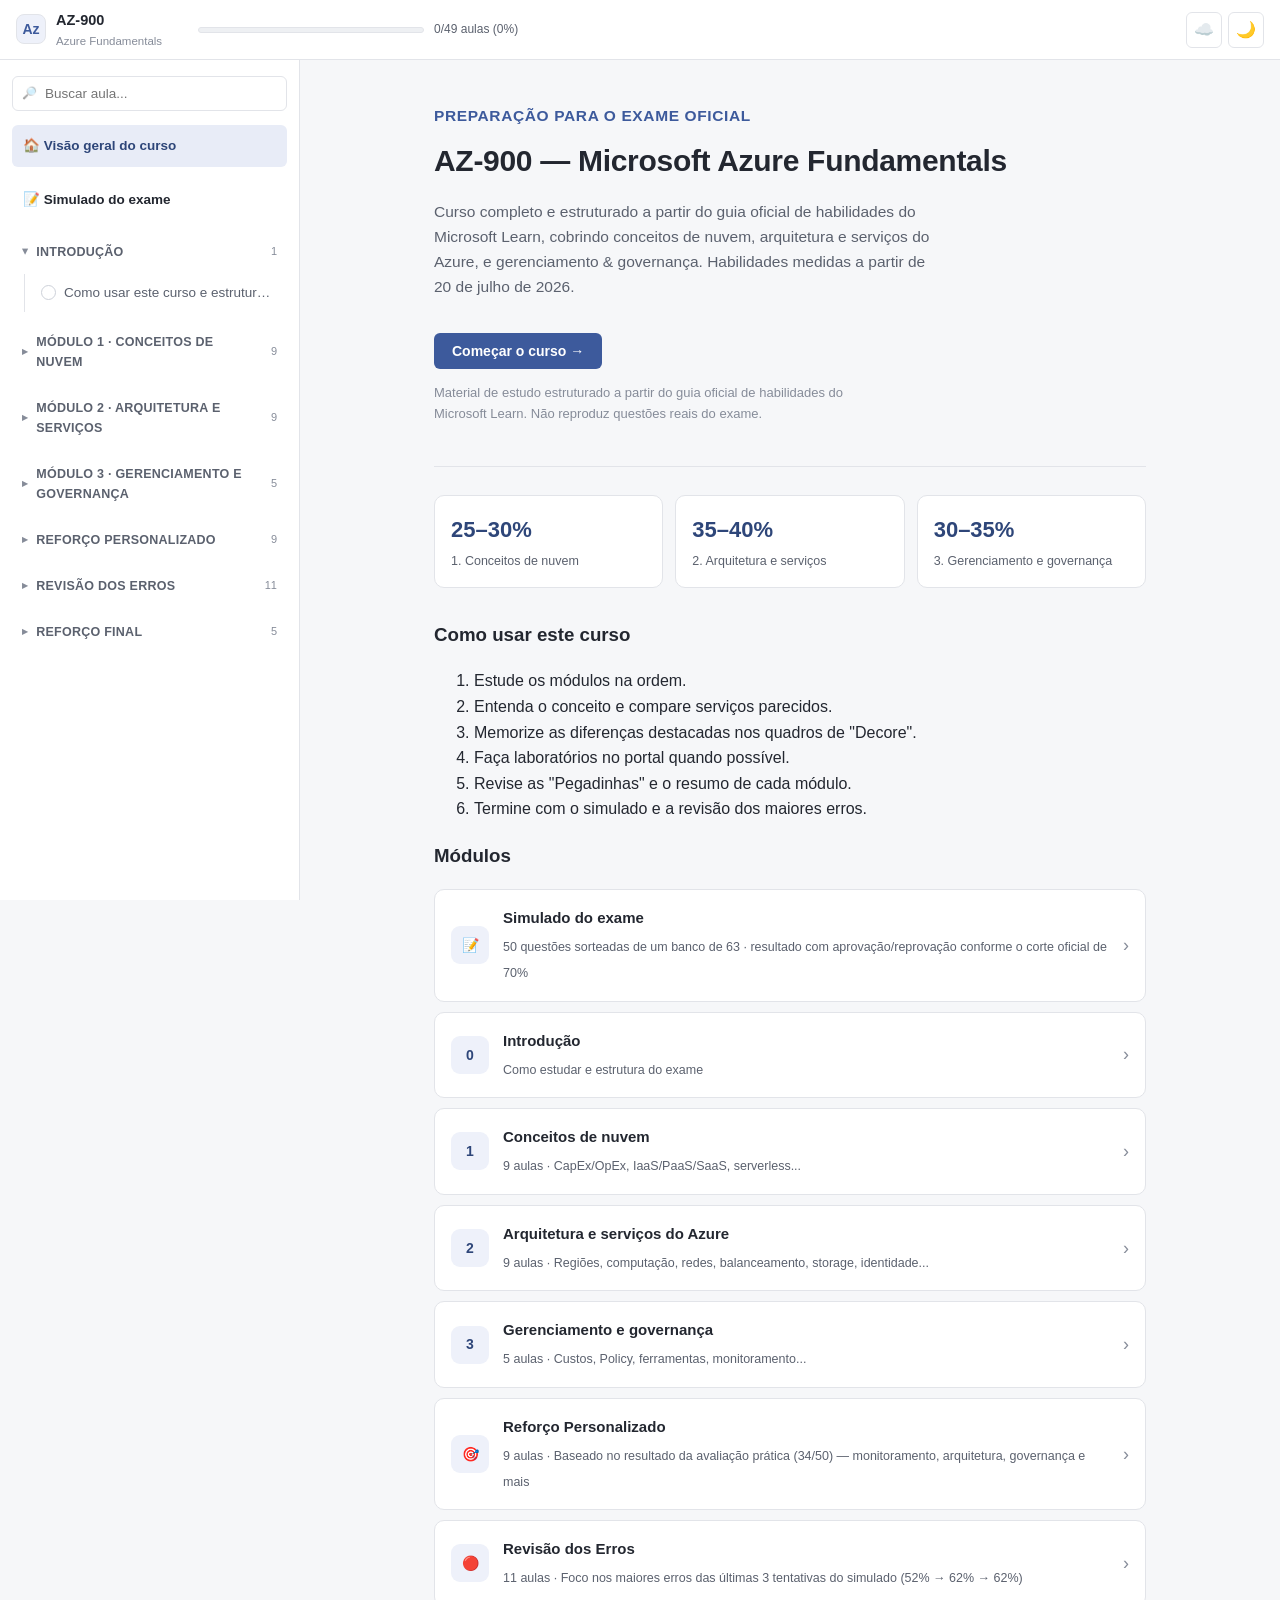
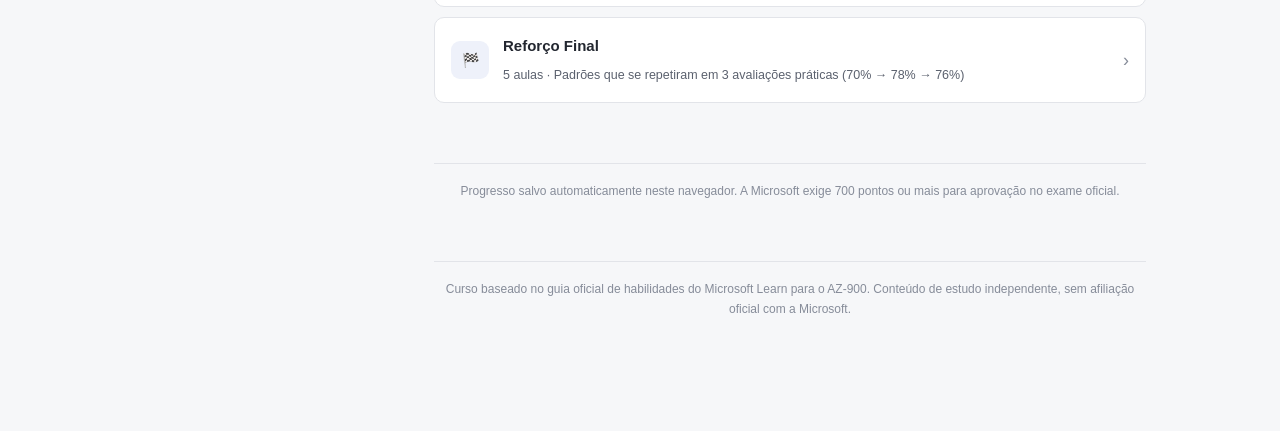
==== index.html @ 2cd8e897 "Simulado geral sorteia 50 de 63 questões, revezando a cada tentativa O simulado completo e o modo es" ====
<!DOCTYPE html>
<html lang="pt-BR">
<head>
<meta charset="UTF-8">
<meta name="viewport" content="width=device-width, initial-scale=1, viewport-fit=cover">
<title>AZ-900 — Curso Completo de Azure Fundamentals</title>
<meta name="description" content="Curso completo e interativo de preparação para o exame AZ-900 (Microsoft Azure Fundamentals), baseado no guia oficial de habilidades do Microsoft Learn.">
<meta name="color-scheme" content="light dark">
<link rel="icon" href="data:image/svg+xml,<svg xmlns=%22http://www.w3.org/2000/svg%22 viewBox=%220 0 100 100%22><rect width=%22100%22 height=%22100%22 rx=%2222%22 fill=%22%233d5a9c%22/><text x=%2250%22 y=%2266%22 font-size=%2252%22 font-family=%22Arial%22 fill=%22white%22 text-anchor=%22middle%22>Az</text></svg>">
<link rel="stylesheet" href="assets/css/style.css">
<link rel="stylesheet" href="assets/css/simulado.css">
<script src="https://accounts.google.com/gsi/client" async defer></script>
</head>
<body>

<div class="app">

  <!-- ================= TOP BAR ================= -->
  <header class="topbar">
    <button id="hamburger" class="icon-btn hamburger" aria-label="Abrir menu do curso">☰</button>
    <a href="#" class="brand" id="nav-home-link-top" data-goto="">
      <span class="brand-badge">Az</span>
      <span class="brand-text">AZ-900 <small>Azure Fundamentals</small></span>
    </a>
    <div class="topbar-progress">
      <div class="topbar-progress-bar"><div class="topbar-progress-fill" id="progress-fill"></div></div>
      <span class="topbar-progress-label" id="progress-label">0/0 aulas</span>
    </div>
    <div class="topbar-actions">
      <div class="drive-widget" id="drive-widget">
        <button id="drive-toggle" class="icon-btn" aria-label="Google Drive" title="Google Drive">☁️</button>
        <div class="drive-panel" id="drive-panel" hidden>
          <p class="drive-panel-status" id="drive-panel-status">Conecte para salvar seu progresso no Google Drive.</p>
          <button type="button" class="drive-panel-btn drive-panel-btn-primary" id="drive-connect-btn">Conectar Google Drive</button>
          <button type="button" class="drive-panel-btn" id="drive-sync-btn" hidden>Sincronizar agora</button>
          <button type="button" class="drive-panel-btn drive-panel-btn-danger" id="drive-disconnect-btn" hidden>Desconectar</button>
        </div>
      </div>
      <button id="theme-toggle" class="icon-btn" aria-label="Alternar tema">🌙</button>
    </div>
  </header>

  <div class="backdrop" id="backdrop"></div>

  <!-- ================= SIDEBAR ================= -->
  <nav class="sidebar" id="sidebar" aria-label="Navegação do curso">
    <div class="sidebar-search">
      <input type="search" id="search" placeholder="Buscar aula...">
    </div>
    <a href="#" class="nav-home-link active" id="nav-home-link">🏠 Visão geral do curso</a>
    <a href="#simulado" class="nav-home-link" id="nav-simulado-link">📝 Simulado do exame</a>
    <div id="nav-list"><!-- gerado via JS a partir das .lesson --></div>
  </nav>

  <!-- ================= MAIN ================= -->
  <main class="main">
    <div class="content-wrap">

      <!-- ============ HOME / LANDING ============ -->
      <section id="home-view" class="active">
        <div class="home-hero">
          <p class="eyebrow">Preparação para o exame oficial</p>
          <h1>AZ-900 — Microsoft Azure Fundamentals</h1>
          <p>Curso completo e estruturado a partir do guia oficial de habilidades do Microsoft Learn, cobrindo conceitos de nuvem, arquitetura e serviços do Azure, e gerenciamento &amp; governança. Habilidades medidas a partir de 20 de julho de 2026.</p>
          <button class="home-cta" data-goto="m1-1">Começar o curso →</button>
          <p class="disclaimer">Material de estudo estruturado a partir do guia oficial de habilidades do Microsoft Learn. Não reproduz questões reais do exame.</p>
        </div>

        <div class="stat-grid">
          <div class="stat-card">
            <div class="stat-value">25–30%</div>
            <div class="stat-label">1. Conceitos de nuvem</div>
          </div>
          <div class="stat-card">
            <div class="stat-value">35–40%</div>
            <div class="stat-label">2. Arquitetura e serviços</div>
          </div>
          <div class="stat-card">
            <div class="stat-value">30–35%</div>
            <div class="stat-label">3. Gerenciamento e governança</div>
          </div>
        </div>

        <h3 style="margin-top:0;">Como usar este curso</h3>
        <ol>
          <li>Estude os módulos na ordem.</li>
          <li>Entenda o conceito e compare serviços parecidos.</li>
          <li>Memorize as diferenças destacadas nos quadros de "Decore".</li>
          <li>Faça laboratórios no portal quando possível.</li>
          <li>Revise as "Pegadinhas" e o resumo de cada módulo.</li>
          <li>Termine com o simulado e a revisão dos maiores erros.</li>
        </ol>

        <h3>Módulos</h3>
        <a class="module-card" data-goto="simulado">
          <span class="module-num">📝</span>
          <span class="module-info"><h3>Simulado do exame</h3><span>50 questões sorteadas de um banco de 63 · resultado com aprovação/reprovação conforme o corte oficial de 70%</span></span>
          <span class="module-arrow">›</span>
        </a>
        <a class="module-card" data-goto="intro-como-usar">
          <span class="module-num">0</span>
          <span class="module-info"><h3>Introdução</h3><span>Como estudar e estrutura do exame</span></span>
          <span class="module-arrow">›</span>
        </a>
        <a class="module-card" data-goto="m1-1">
          <span class="module-num">1</span>
          <span class="module-info"><h3>Conceitos de nuvem</h3><span>9 aulas · CapEx/OpEx, IaaS/PaaS/SaaS, serverless...</span></span>
          <span class="module-arrow">›</span>
        </a>
        <a class="module-card" data-goto="m2-1">
          <span class="module-num">2</span>
          <span class="module-info"><h3>Arquitetura e serviços do Azure</h3><span>9 aulas · Regiões, computação, redes, balanceamento, storage, identidade...</span></span>
          <span class="module-arrow">›</span>
        </a>
        <a class="module-card" data-goto="m3-1">
          <span class="module-num">3</span>
          <span class="module-info"><h3>Gerenciamento e governança</h3><span>5 aulas · Custos, Policy, ferramentas, monitoramento...</span></span>
          <span class="module-arrow">›</span>
        </a>
        <a class="module-card" data-goto="reforco-monitoramento">
          <span class="module-num">🎯</span>
          <span class="module-info"><h3>Reforço Personalizado</h3><span>9 aulas · Baseado no resultado da avaliação prática (34/50) — monitoramento, arquitetura, governança e mais</span></span>
          <span class="module-arrow">›</span>
        </a>
        <a class="module-card" data-goto="revisao-erros-visao-geral">
          <span class="module-num">🔴</span>
          <span class="module-info"><h3>Revisão dos Erros</h3><span>11 aulas · Foco nos maiores erros das últimas 3 tentativas do simulado (52% → 62% → 62%)</span></span>
          <span class="module-arrow">›</span>
        </a>
        <a class="module-card" data-goto="reforco-final-visao-geral">
          <span class="module-num">🏁</span>
          <span class="module-info"><h3>Reforço Final</h3><span>5 aulas · Padrões que se repetiram em 3 avaliações práticas (70% → 78% → 76%)</span></span>
          <span class="module-arrow">›</span>
        </a>

        <p class="site-footer-note">Progresso salvo automaticamente neste navegador. A Microsoft exige 700 pontos ou mais para aprovação no exame oficial.</p>
      </section>

      <!-- ============ SIMULADO DO EXAME ============ -->
      <section id="simulado-view">
        <div id="simulado-root"></div>
      </section>

      <!-- ============================================================ -->
      <!-- MÓDULO 0 — INTRODUÇÃO                                          -->
      <!-- ============================================================ -->

      <article class="lesson" id="intro-como-usar" data-module="Introdução" data-title="Como usar este curso e estrutura do exame">
        <p class="eyebrow">Introdução</p>
        <h2>Como usar este curso e estrutura do exame</h2>

        <p>Material de estudo estruturado a partir do guia oficial de habilidades do Microsoft Learn para o exame <strong>AZ-900</strong> (versão atual — habilidades medidas a partir de 20 de julho de 2026). Não reproduz questões reais do exame.</p>

        <h3>Como usar este curso</h3>
        <p>Estude os módulos na ordem. Em cada tópico:</p>
        <ol>
          <li>Entenda o conceito.</li>
          <li>Compare serviços parecidos.</li>
          <li>Memorize as diferenças destacadas.</li>
          <li>Faça laboratórios no portal quando possível.</li>
          <li>Revise as pegadinhas e o resumo do módulo.</li>
          <li>Termine com questões de prática.</li>
        </ol>

        <h3>Estrutura oficial do exame</h3>
        <div class="table-wrap">
          <table>
            <thead><tr><th>Área</th><th>Peso</th></tr></thead>
            <tbody>
              <tr><td>1. Conceitos de nuvem</td><td>25–30%</td></tr>
              <tr><td>2. Arquitetura e serviços do Azure</td><td>35–40%</td></tr>
              <tr><td>3. Gerenciamento e governança do Azure</td><td>30–35%</td></tr>
            </tbody>
          </table>
        </div>

        <div class="callout callout-memo">
          <div class="callout-title">📌 Estratégia</div>
          <p>Como os pesos dos módulos 2 e 3 somam mais de 65% da prova, dedique mais tempo a eles.</p>
        </div>

        <div class="lesson-footer"></div>
      </article>

      <!-- ============================================================ -->
      <!-- MÓDULO 1 — CONCEITOS DE NUVEM                                  -->
      <!-- ============================================================ -->

      <article class="lesson" id="m1-1" data-module="Módulo 1 · Conceitos de nuvem" data-title="Computação em nuvem e modelo de consumo">
        <p class="eyebrow">Módulo 1 · Conceitos de nuvem</p>
        <h2>Computação em nuvem e modelo de consumo</h2>

        <p>Computação em nuvem é o fornecimento de recursos de computação pela internet, <strong>sob demanda</strong>.</p>

        <p>Recursos podem incluir:</p>
        <ul>
          <li>computação;</li>
          <li>armazenamento;</li>
          <li>redes;</li>
          <li>bancos de dados;</li>
          <li>aplicações;</li>
          <li>segurança.</li>
        </ul>

        <h3>Modelo baseado em consumo</h3>
        <p>Na nuvem, normalmente você paga de acordo com o uso e a configuração dos serviços consumidos.</p>

        <div class="callout callout-memo">
          <div class="callout-title">📌 Ideia para a prova</div>
          <p>Em vez de comprar toda a infraestrutura antecipadamente, a organização pode consumir recursos conforme a necessidade.</p>
        </div>

        <div class="lesson-footer"></div>
      </article>

      <article class="lesson" id="m1-2" data-module="Módulo 1 · Conceitos de nuvem" data-title="Modelos de nuvem: pública, privada e híbrida">
        <p class="eyebrow">Módulo 1 · Conceitos de nuvem</p>
        <h2>Modelos de nuvem: pública, privada e híbrida</h2>

        <h3>Nuvem pública</h3>
        <p>Infraestrutura operada por um provedor de nuvem e disponibilizada aos clientes.</p>
        <p><strong>Exemplos:</strong> Azure, AWS, Google Cloud.</p>

        <h3>Nuvem privada</h3>
        <p>Ambiente de nuvem dedicado a uma organização.</p>

        <h3>Nuvem híbrida</h3>
        <p>Combinação de recursos de nuvem pública e ambiente privado/local.</p>

        <div class="callout callout-memo">
          <div class="callout-title">📌 Para decorar</div>
          <ul>
            <li><strong>Pública</strong> = provedor.</li>
            <li><strong>Privada</strong> = ambiente dedicado.</li>
            <li><strong>Híbrida</strong> = combinação.</li>
          </ul>
        </div>

        <div class="lesson-footer"></div>
      </article>

      <article class="lesson" id="m1-3" data-module="Módulo 1 · Conceitos de nuvem" data-title="Responsabilidade compartilhada">
        <p class="eyebrow">Módulo 1 · Conceitos de nuvem</p>
        <h2>Responsabilidade compartilhada</h2>

        <p>A responsabilidade depende do serviço utilizado.</p>

        <p>Em termos gerais, a Microsoft é responsável pela infraestrutura física e por componentes da plataforma que ela gerencia. O cliente continua responsável por aspectos como dados, identidades, configurações e pelo que estiver sob seu controle.</p>

        <div class="callout callout-memo">
          <div class="callout-title">📌 Regra geral</div>
          <p>Quanto mais gerenciado o serviço, maior tende a ser a parcela de responsabilidade da Microsoft.</p>
        </div>

        <div class="lesson-footer"></div>
      </article>

      <article class="lesson" id="m1-4" data-module="Módulo 1 · Conceitos de nuvem" data-title="CapEx e OpEx">
        <p class="eyebrow">Módulo 1 · Conceitos de nuvem</p>
        <h2>CapEx e OpEx</h2>

        <h3>CapEx — Capital Expenditure</h3>
        <p>Investimento de capital.</p>
        <p>Exemplo:</p>
        <ul>
          <li>comprar servidores;</li>
          <li>comprar storage;</li>
          <li>construir datacenter.</li>
        </ul>

        <h3>OpEx — Operational Expenditure</h3>
        <p>Despesa operacional.</p>
        <p>Exemplo:</p>
        <ul>
          <li>consumir serviços Azure e pagar pelo uso.</li>
        </ul>

        <div class="callout callout-memo">
          <div class="callout-title">📌 Decore</div>
          <p>CapEx = comprar infraestrutura; OpEx = consumir serviços.</p>
        </div>

        <div class="lesson-footer"></div>
      </article>

      <article class="lesson" id="m1-5" data-module="Módulo 1 · Conceitos de nuvem" data-title="Benefícios da nuvem">
        <p class="eyebrow">Módulo 1 · Conceitos de nuvem</p>
        <h2>Benefícios da nuvem</h2>

        <h3>Alta disponibilidade</h3>
        <p>Capacidade de manter serviços acessíveis mesmo diante de determinadas falhas.</p>

        <h3>Escalabilidade</h3>
        <p>Capacidade de aumentar ou reduzir recursos para atender à demanda.</p>

        <h3>Elasticidade</h3>
        <p>Capacidade de ajustar recursos dinamicamente conforme a demanda.</p>

        <h3>Confiabilidade</h3>
        <p>Capacidade de fornecer serviços de maneira consistente e resiliente.</p>

        <h3>Previsibilidade</h3>
        <p>Capacidade de estimar comportamento, desempenho e custos com base em métricas, contratos e padrões de consumo.</p>

        <h3>Segurança</h3>
        <p>A nuvem fornece recursos e serviços de segurança, mas a configuração e a responsabilidade continuam compartilhadas.</p>

        <h3>Governança</h3>
        <p>Políticas, controles e mecanismos para garantir que o ambiente siga requisitos organizacionais.</p>

        <h3>Gerenciabilidade</h3>
        <p>Capacidade de administrar recursos usando portal, CLI, PowerShell, políticas, automação e outras ferramentas.</p>

        <h3>Sustentabilidade</h3>
        <p>A nuvem pode contribuir para utilização mais eficiente da infraestrutura e otimização de recursos, reduzindo o impacto ambiental de operar datacenters em grande escala.</p>

        <div class="callout callout-warn">
          <div class="callout-title">⚠️ Pegadinha</div>
          <p>Elasticidade não é exatamente a mesma coisa que escalabilidade: escalabilidade é a capacidade de ajustar; elasticidade é o ajuste dinâmico e automático conforme a demanda.</p>
        </div>

        <div class="lesson-footer"></div>
      </article>

      <article class="lesson" id="m1-6" data-module="Módulo 1 · Conceitos de nuvem" data-title="IaaS, PaaS e SaaS">
        <p class="eyebrow">Módulo 1 · Conceitos de nuvem</p>
        <h2>IaaS, PaaS e SaaS</h2>

        <h3>IaaS — Infrastructure as a Service</h3>
        <p>Fornece infraestrutura.</p>
        <p><strong>Exemplo:</strong> Azure Virtual Machines.</p>
        <p>O cliente administra mais componentes, como sistema operacional, aplicações e dados.</p>
        <p><strong>Use IaaS quando:</strong> precisa de maior controle sobre a infraestrutura.</p>

        <h3>PaaS — Platform as a Service</h3>
        <p>Fornece uma plataforma gerenciada para executar aplicações.</p>
        <p><strong>Exemplo:</strong> Azure App Service.</p>
        <p>O cliente concentra-se mais na aplicação, enquanto a plataforma gerencia grande parte da infraestrutura.</p>
        <p><strong>Use PaaS quando:</strong> quer desenvolver/implantar aplicações sem administrar servidores diretamente.</p>

        <h3>SaaS — Software as a Service</h3>
        <p>Fornece software pronto para uso.</p>
        <p><strong>Exemplos:</strong> Microsoft 365; serviços de e-mail e colaboração baseados em nuvem.</p>
        <p><strong>Use SaaS quando:</strong> quer consumir uma aplicação pronta.</p>

        <div class="callout callout-memo">
          <div class="callout-title">📌 Regra de memorização</div>
          <p>IaaS → mais controle do cliente<br>PaaS → controle intermediário<br>SaaS → mais gerenciamento pelo provedor</p>
        </div>

        <div class="lesson-footer"></div>
      </article>

      <article class="lesson" id="m1-7" data-module="Módulo 1 · Conceitos de nuvem" data-title="Serverless">
        <p class="eyebrow">Módulo 1 · Conceitos de nuvem</p>
        <h2>Serverless</h2>

        <p>Serverless permite executar código sem que o cliente precise administrar diretamente os servidores.</p>
        <p><strong>Exemplo:</strong> Azure Functions.</p>

        <div class="callout callout-warn">
          <div class="callout-title">⚠️ Pegadinha</div>
          <p>Serverless não significa que não existam servidores. Significa que a infraestrutura de servidores é abstraída do cliente.</p>
        </div>

        <div class="lesson-footer"></div>
      </article>

      <article class="lesson" id="m1-pegadinhas" data-module="Módulo 1 · Conceitos de nuvem" data-title="Pegadinhas do Módulo 1">
        <p class="eyebrow">Módulo 1 · Conceitos de nuvem</p>
        <h2>Pegadinhas do Módulo 1</h2>

        <div class="callout callout-warn">
          <div class="callout-title">⚠️ Atenção</div>
          <ul>
            <li>Elasticidade não é exatamente a mesma coisa que escalabilidade.</li>
            <li>CapEx é investimento; OpEx é despesa operacional.</li>
            <li>SaaS é software pronto; PaaS é plataforma; IaaS é infraestrutura.</li>
            <li>Serverless não significa ausência física de servidores.</li>
            <li>Híbrida combina ambientes públicos e privados.</li>
          </ul>
        </div>

        <div class="lesson-footer"></div>
      </article>

      <article class="lesson" id="m1-resumo" data-module="Módulo 1 · Conceitos de nuvem" data-title="Resumo para decorar — Módulo 1">
        <p class="eyebrow">Módulo 1 · Conceitos de nuvem</p>
        <h2>Resumo para decorar — Módulo 1</h2>

        <div class="diagram">Pública = provedor
Privada = dedicada
Híbrida = combinação

CapEx = investimento
OpEx = operação/consumo

IaaS = infraestrutura
PaaS = plataforma
SaaS = software

Serverless = sem administrar servidores diretamente</div>

        <div class="lesson-footer"></div>
      </article>

      <!-- ============================================================ -->
      <!-- MÓDULO 2 — ARQUITETURA E SERVIÇOS DO AZURE                     -->
      <!-- ============================================================ -->

      <article class="lesson" id="m2-1" data-module="Módulo 2 · Arquitetura e serviços" data-title="Regiões, pares de regiões e Availability Zones">
        <p class="eyebrow">Módulo 2 · Arquitetura e serviços do Azure</p>
        <h2>Regiões, pares de regiões e Availability Zones</h2>

        <h3>2.1 Regiões do Azure</h3>
        <p>Uma região é uma área geográfica que contém datacenters do Azure.</p>
        <p>A escolha da região pode afetar:</p>
        <ul>
          <li>latência;</li>
          <li>disponibilidade de serviços;</li>
          <li>residência/requisitos de dados;</li>
          <li>preço.</li>
        </ul>

        <h3>2.2 Pares de regiões</h3>
        <p>Algumas regiões do Azure são emparelhadas para determinados cenários de recuperação e resiliência.</p>

        <div class="callout callout-warn">
          <div class="callout-title">⚠️ Pegadinha</div>
          <p>Região e par de regiões não são a mesma coisa que zona de disponibilidade.</p>
        </div>

        <h3>2.3 Regiões soberanas</h3>
        <p>Regiões soberanas são ambientes do Azure destinados a requisitos específicos de soberania, conformidade ou operação governamental.</p>

        <h3>2.4 Datacenters</h3>
        <p>Datacenters são instalações físicas que hospedam a infraestrutura de computação, rede e armazenamento.</p>

        <h3>2.5 Availability Zones</h3>
        <p>Zonas de disponibilidade são locais físicos separados dentro de uma região, projetados para aumentar a resiliência contra falhas locais.</p>

        <div class="diagram">Região
├── Zona 1
├── Zona 2
└── Zona 3</div>

        <div class="callout callout-memo">
          <div class="callout-title">📌 Decore</div>
          <p>Região = área geográfica; zona = localização física separada dentro de uma região.</p>
        </div>

        <div class="lesson-footer"></div>
      </article>

      <article class="lesson" id="m2-2" data-module="Módulo 2 · Arquitetura e serviços" data-title="Hierarquia: recursos, grupos, assinaturas e management groups">
        <p class="eyebrow">Módulo 2 · Arquitetura e serviços do Azure</p>
        <h2>Hierarquia: recursos, grupos, assinaturas e management groups</h2>

        <h3>Resource</h3>
        <p>Recurso individual do Azure.</p>
        <p><strong>Exemplos:</strong> VM; Storage Account; VNet.</p>

        <h3>Resource Group</h3>
        <p>Agrupamento lógico de recursos.</p>

        <h3>Subscription</h3>
        <p>Unidade de gerenciamento e cobrança que contém recursos.</p>

        <h3>Management Group</h3>
        <p>Agrupa várias subscriptions.</p>

        <h3>Hierarquia</h3>
        <div class="diagram">Management Group
       ↓
Subscriptions
       ↓
Resource Groups
       ↓
Resources</div>

        <div class="callout callout-warn">
          <div class="callout-title">⚠️ Atenção</div>
          <p>Um recurso pertence a um único Resource Group por vez.</p>
        </div>

        <div class="lesson-footer"></div>
      </article>

      <article class="lesson" id="m2-3" data-module="Módulo 2 · Arquitetura e serviços" data-title="Computação: VMs, VMSS, containers e Functions">
        <p class="eyebrow">Módulo 2 · Arquitetura e serviços do Azure</p>
        <h2>Computação: VMs, VMSS, containers e Functions</h2>

        <h3>Máquinas Virtuais do Azure</h3>
        <p>Azure Virtual Machines fornece VMs como IaaS.</p>
        <p>Componentes comuns: tamanho da VM; CPU; memória; discos; rede; sistema operacional; interface de rede.</p>

        <h3>VM Scale Sets</h3>
        <p>Conjuntos de dimensionamento permitem gerenciar grupos de VMs e escalar instâncias conforme a necessidade.</p>
        <div class="callout callout-memo">
          <div class="callout-title">📌 Decore</div>
          <p>VMSS = muitas VMs gerenciadas como conjunto.</p>
        </div>

        <h3>Availability Sets</h3>
        <p>Availability Sets ajudam a distribuir VMs para reduzir o impacto de determinadas falhas de hardware e manutenção.</p>
        <div class="callout callout-warn">
          <div class="callout-title">⚠️ Não confunda</div>
          <p>Availability Set ≠ Availability Zone.</p>
        </div>

        <h3>Azure Virtual Desktop</h3>
        <p>Serviço para fornecer desktops e aplicações virtuais.</p>

        <h3>Containers</h3>
        <p>Containers empacotam aplicações e dependências em unidades leves e portáveis.</p>

        <h3>Azure Functions</h3>
        <p>Serviço de computação serverless orientado a funções e eventos.</p>

        <h3>Hospedagem de aplicações</h3>
        <p>As opções podem incluir: Web Apps/App Service; containers; máquinas virtuais.</p>

        <h3>Comparação rápida</h3>
        <div class="table-wrap">
          <table>
            <thead><tr><th>Serviço</th><th>Melhor ideia</th></tr></thead>
            <tbody>
              <tr><td>VM</td><td>Controle sobre servidor</td></tr>
              <tr><td>VMSS</td><td>Grupo escalável de VMs</td></tr>
              <tr><td>Container</td><td>Aplicação empacotada</td></tr>
              <tr><td>Functions</td><td>Código/eventos serverless</td></tr>
              <tr><td>App Service</td><td>Hospedagem gerenciada de aplicações</td></tr>
              <tr><td>Azure Virtual Desktop</td><td>Desktop virtual</td></tr>
            </tbody>
          </table>
        </div>

        <div class="lesson-footer"></div>
      </article>

      <article class="lesson" id="m2-4" data-module="Módulo 2 · Arquitetura e serviços" data-title="Redes: VNet, subnets, peering, VPN e ExpressRoute">
        <p class="eyebrow">Módulo 2 · Arquitetura e serviços do Azure</p>
        <h2>Redes: VNet, subnets, peering, VPN e ExpressRoute</h2>

        <h3>Azure Virtual Network — VNet</h3>
        <p>Rede virtual privada no Azure. Permite comunicação entre recursos e integração com ambientes externos.</p>

        <h3>Subnets</h3>
        <p>Subnets dividem uma VNet em segmentos de rede.</p>
        <div class="diagram">VNet
├── Subnet Web
├── Subnet App
└── Subnet DB</div>

        <h3>VNet Peering</h3>
        <p>Conecta VNets para permitir comunicação entre elas.</p>

        <h3>Azure DNS</h3>
        <p>Serviço DNS para resolução e gerenciamento de nomes.</p>

        <h3>VPN Gateway</h3>
        <p>Conecta redes usando VPN.</p>
        <div class="diagram">Datacenter local
       │
      VPN
       │
Azure VNet</div>

        <h3>ExpressRoute</h3>
        <p>Fornece conectividade privada entre o ambiente local e a Microsoft Cloud.</p>

        <div class="callout callout-memo">
          <div class="callout-title">📌 Decore</div>
          <p>VPN = VPN<br>ExpressRoute = conectividade privada/dedicada</p>
        </div>

        <h3>Endpoints públicos e privados</h3>
        <p><strong>Public endpoint:</strong> pode ser acessado por meio de um endereço público, conforme as regras de segurança.</p>
        <p><strong>Private endpoint:</strong> permite acesso privado a determinados serviços do Azure usando conectividade privada dentro de uma VNet.</p>

        <div class="lesson-footer"></div>
      </article>

      <article class="lesson" id="m2-lb" data-module="Módulo 2 · Arquitetura e serviços" data-title="Balanceamento e entrega de aplicações web">
        <p class="eyebrow">Módulo 2 · Arquitetura e serviços do Azure</p>
        <h2>Balanceamento e entrega de aplicações web</h2>

        <h3>Load Balancer</h3>
        <p>Distribui tráfego entre recursos.</p>
        <p>Foco principal: balanceamento de rede; disponibilidade; distribuição de tráfego — sem inspecionar o conteúdo da aplicação.</p>

        <h3>Application Gateway</h3>
        <p>Balanceador para aplicações web.</p>
        <p>Recursos associados: roteamento baseado em URL; terminação TLS; WAF, conforme configuração.</p>
        <p>Atua em um contexto regional/dentro de uma Virtual Network.</p>

        <div class="callout callout-memo">
          <div class="callout-title">📌 Decore</div>
          <p>Load Balancer → tráfego de rede<br>Application Gateway → aplicação web</p>
        </div>

        <h3>Azure Front Door</h3>
        <p>Serviço global para aplicações web.</p>
        <p>Pode oferecer: roteamento global; aceleração; disponibilidade; entrada global; recursos de segurança.</p>
        <p><strong>Palavra-chave:</strong> aplicação web global.</p>

        <div class="callout callout-warn">
          <div class="callout-title">⚠️ Não confunda</div>
          <p>Application Gateway = entrada/balanceamento web em contexto regional/VNet.<br>Front Door = entrada/distribuição global para aplicações web.</p>
        </div>

        <div class="lesson-footer"></div>
      </article>

      <article class="lesson" id="m2-5" data-module="Módulo 2 · Arquitetura e serviços" data-title="Armazenamento: tipos, tiers e redundância">
        <p class="eyebrow">Módulo 2 · Arquitetura e serviços do Azure</p>
        <h2>Armazenamento: tipos, tiers e redundância</h2>

        <h3>Storage Account</h3>
        <p>Conta usada para acessar serviços de armazenamento do Azure.</p>

        <h3>Blob Storage</h3>
        <p>Armazenamento de objetos. Usos: imagens; vídeos; documentos; backups; arquivos.</p>

        <h3>Azure Files</h3>
        <p>Compartilhamentos de arquivos gerenciados.</p>

        <h3>Queue Storage</h3>
        <p>Armazenamento de mensagens em filas.</p>

        <h3>Table Storage</h3>
        <p>Armazenamento NoSQL para dados estruturados.</p>

        <h3>Managed Disks</h3>
        <p>Discos gerenciados usados principalmente com máquinas virtuais.</p>

        <h3>Storage tiers</h3>
        <p>Os principais níveis incluem: Hot; Cool; Cold; Archive.</p>
        <div class="diagram">Hot → acesso frequente
Cool → acesso menos frequente
Cold → acesso ainda menos frequente
Archive → arquivamento</div>
        <p>O tier apropriado depende do padrão de acesso e dos requisitos de armazenamento/recuperação.</p>

        <h3>Redundância de armazenamento</h3>
        <p><strong>LRS</strong> — Locally Redundant Storage. Mantém redundância dentro de um único local/região conforme a configuração do serviço.</p>
        <p><strong>ZRS</strong> — Zone-Redundant Storage. Replica dados entre zonas de disponibilidade.</p>
        <p><strong>GRS</strong> — Geo-Redundant Storage. Replica dados geograficamente para uma região secundária.</p>
        <p><strong>GZRS</strong> — Combina redundância entre zonas e redundância geográfica.</p>

        <div class="callout callout-memo">
          <div class="callout-title">📌 Para decorar</div>
          <p>LRS = local<br>ZRS = zonas<br>GRS = geográfica<br>GZRS = zonas + geográfica</p>
        </div>

        <p>As variantes <strong>RA</strong> (Read-Access) — RA-GRS e RA-GZRS — adicionam acesso de leitura aos dados na região secundária.</p>

        <div class="lesson-footer"></div>
      </article>

      <article class="lesson" id="m2-6" data-module="Módulo 2 · Arquitetura e serviços" data-title="Transferência e migração de dados">
        <p class="eyebrow">Módulo 2 · Arquitetura e serviços do Azure</p>
        <h2>Transferência e migração de dados</h2>

        <h3>AzCopy</h3>
        <p>Ferramenta de linha de comando para copiar dados de/para o Azure Storage.</p>

        <h3>Azure Storage Explorer</h3>
        <p>Aplicativo gráfico para trabalhar com dados e recursos de armazenamento.</p>

        <h3>Azure File Sync</h3>
        <p>Sincroniza arquivos entre servidores locais e Azure Files.</p>

        <h3>Azure Migrate</h3>
        <p>Serviço para descoberta, avaliação e migração de workloads para Azure.</p>

        <h3>Azure Data Box</h3>
        <p>Família de dispositivos para transferência física de grandes volumes de dados.</p>

        <div class="callout callout-memo">
          <div class="callout-title">📌 Decore</div>
          <p>AzCopy = cópia por linha de comando<br>Storage Explorer = interface gráfica<br>File Sync = sincronização<br>Azure Migrate = migração<br>Data Box = transferência física</p>
        </div>

        <div class="lesson-footer"></div>
      </article>

      <article class="lesson" id="m2-7" data-module="Módulo 2 · Arquitetura e serviços" data-title="Identidade, acesso e segurança">
        <p class="eyebrow">Módulo 2 · Arquitetura e serviços do Azure</p>
        <h2>Identidade, acesso e segurança</h2>

        <h3>Microsoft Entra ID</h3>
        <p>Serviço de identidade e gerenciamento de acesso da Microsoft. Antigo nome: Azure Active Directory.</p>

        <h3>Microsoft Entra Domain Services</h3>
        <p>Fornece serviços de domínio gerenciados, como autenticação baseada em domínio e compatibilidade com workloads que dependem de recursos tradicionais de domínio.</p>

        <h3>Authentication vs. Authorization</h3>
        <p><strong>Authentication</strong> responde: <em>"Quem é você?"</em></p>
        <p><strong>Authorization</strong> responde: <em>"O que você pode fazer?"</em></p>

        <h3>SSO</h3>
        <p>Single Sign-On permite autenticar uma vez e acessar vários recursos sem repetir o login em cada aplicação.</p>

        <h3>MFA</h3>
        <p>Multifactor Authentication usa mais de um fator para autenticação.</p>

        <h3>Passwordless</h3>
        <p>Permite autenticação sem depender de uma senha tradicional.</p>

        <h3>External Identities</h3>
        <p>Permitem cenários em que pessoas externas à organização precisam acessar recursos/aplicações, conforme as políticas configuradas.</p>

        <h3>Conditional Access</h3>
        <p>Permite tomar decisões de acesso com base em condições como: usuário; localização; dispositivo; aplicação; risco.</p>

        <h3>Azure RBAC</h3>
        <p>Role-Based Access Control controla o que identidades podem fazer nos recursos Azure.</p>
        <p>Exemplos comuns: Reader; Contributor; Owner.</p>
        <div class="callout callout-memo">
          <div class="callout-title">📌 Decore</div>
          <p>Reader = leitura<br>Contributor = gerenciamento de recursos<br>Owner = controle amplo, incluindo gerenciamento de acesso</p>
        </div>

        <h3>Zero Trust</h3>
        <p>Princípio: <em>"Never trust, always verify."</em></p>
        <p>Os pilares incluem: verificar explicitamente; usar acesso com privilégio mínimo; presumir violação.</p>

        <h3>Defense in Depth</h3>
        <p>Estratégia de segurança em várias camadas.</p>
        <div class="diagram">Segurança física
↓
Identidade
↓
Perímetro
↓
Rede
↓
Computação
↓
Aplicação
↓
Dados</div>

        <h3>Criptografia e Azure Key Vault</h3>
        <p>Conceitos: dados em repouso; dados em trânsito; chaves; secrets; certificados.</p>
        <p><strong>Azure Key Vault</strong> armazena e gerencia com segurança: secrets; chaves; certificados.</p>

        <div class="callout callout-warn">
          <div class="callout-title">⚠️ Pegadinha</div>
          <p>Key Vault não é um storage comum de arquivos.</p>
        </div>

        <h3>Microsoft Defender for Cloud</h3>
        <p>Ajuda a melhorar a postura de segurança, identificar riscos e fornecer recomendações e proteção para ambientes.</p>

        <div class="lesson-footer"></div>
      </article>

      <article class="lesson" id="m2-pegadinhas" data-module="Módulo 2 · Arquitetura e serviços" data-title="Pegadinhas do Módulo 2">
        <p class="eyebrow">Módulo 2 · Arquitetura e serviços do Azure</p>
        <h2>Pegadinhas do Módulo 2</h2>

        <div class="callout callout-warn">
          <div class="callout-title">⚠️ Atenção</div>
          <ul>
            <li>Região ≠ zona de disponibilidade.</li>
            <li>Availability Set ≠ Availability Zone.</li>
            <li>VNet ≠ subnet.</li>
            <li>VPN ≠ ExpressRoute.</li>
            <li>Authentication ≠ Authorization.</li>
            <li>RBAC controla permissões.</li>
            <li>Blob é armazenamento de objetos.</li>
            <li>Azure Files é compartilhamento de arquivos.</li>
            <li>Azure Migrate é ferramenta de migração; Data Box é transferência física.</li>
            <li>Entra ID é identidade; Defender for Cloud é segurança/postura de segurança.</li>
            <li>Load Balancer atua no tráfego de rede; Application Gateway atua na aplicação web; Front Door é a entrega global.</li>
            <li>Key Vault não é um storage comum de arquivos — é para secrets, chaves e certificados.</li>
          </ul>
        </div>

        <div class="lesson-footer"></div>
      </article>

      <!-- ============================================================ -->
      <!-- MÓDULO 3 — GERENCIAMENTO E GOVERNANÇA DO AZURE                 -->
      <!-- ============================================================ -->

      <article class="lesson" id="m3-1" data-module="Módulo 3 · Gerenciamento e governança" data-title="Custos do Azure">
        <p class="eyebrow">Módulo 3 · Gerenciamento e governança do Azure</p>
        <h2>Custos do Azure</h2>

        <h3>Fatores que afetam custos</h3>
        <ul>
          <li>tipo de recurso;</li>
          <li>tamanho/configuração;</li>
          <li>região;</li>
          <li>quantidade;</li>
          <li>duração de uso;</li>
          <li>transferência de dados;</li>
          <li>opções de redundância;</li>
          <li>contrato/licenciamento.</li>
        </ul>

        <h3>Pricing Calculator</h3>
        <p>Ferramenta para estimar o custo de serviços Azure antes da implantação.</p>
        <div class="callout callout-memo">
          <div class="callout-title">📌 Decore</div>
          <p>Pricing Calculator = estimativa.</p>
        </div>

        <h3>Azure Cost Management</h3>
        <p>Ajuda a analisar, controlar e otimizar gastos. Pode ser usado para: análise de custos; orçamentos; acompanhamento de gastos; identificação de tendências.</p>
        <div class="callout callout-memo">
          <div class="callout-title">📌 Decore</div>
          <p>Cost Management = gerenciamento dos custos.</p>
        </div>

        <h3>Tags</h3>
        <p>Tags são pares chave/valor associados a recursos para organização e gerenciamento.</p>
        <div class="diagram">Environment = Production
Department = TI
Owner = Infra
Project = ERP</div>

        <div class="lesson-footer"></div>
      </article>

      <article class="lesson" id="m3-2" data-module="Módulo 3 · Gerenciamento e governança" data-title="Governança e conformidade">
        <p class="eyebrow">Módulo 3 · Gerenciamento e governança do Azure</p>
        <h2>Governança e conformidade</h2>

        <h3>Microsoft Purview</h3>
        <p>Plataforma para governança e gerenciamento de dados e informações.</p>

        <h3>Azure Policy</h3>
        <p>Permite criar e aplicar regras para recursos.</p>
        <p>Exemplo: restringir regiões; exigir configurações; auditar conformidade.</p>
        <div class="callout callout-memo">
          <div class="callout-title">📌 Decore</div>
          <p>Policy = regras.</p>
        </div>

        <h3>Resource Locks</h3>
        <p>Protegem recursos contra determinadas operações.</p>
        <p><strong>CanNotDelete:</strong> impede exclusão, mas permite alterações.</p>
        <p><strong>ReadOnly:</strong> impede alterações e exclusões.</p>
        <div class="callout callout-memo">
          <div class="callout-title">📌 Decore</div>
          <p>CanNotDelete = não pode excluir<br>ReadOnly = somente leitura</p>
        </div>

        <div class="lesson-footer"></div>
      </article>

      <article class="lesson" id="m3-3" data-module="Módulo 3 · Gerenciamento e governança" data-title="Ferramentas de gerenciamento e implantação">
        <p class="eyebrow">Módulo 3 · Gerenciamento e governança do Azure</p>
        <h2>Ferramentas de gerenciamento e implantação</h2>

        <h3>Azure Portal</h3>
        <p>Interface gráfica web para administrar Azure.</p>

        <h3>Azure Cloud Shell</h3>
        <p>Shell acessível pelo navegador, com ambientes Bash e PowerShell.</p>

        <h3>Azure CLI</h3>
        <p>Ferramenta de linha de comando.</p>
        <pre><code>az vm list</code></pre>

        <h3>Azure PowerShell</h3>
        <p>Cmdlets PowerShell para gerenciamento Azure.</p>
        <pre><code>Get-AzVM</code></pre>

        <h3>Azure Arc</h3>
        <p>Permite estender recursos de gerenciamento do Azure para ambientes fora do Azure.</p>
        <p>Pode ajudar no gerenciamento de: servidores; máquinas virtuais; ambientes híbridos; recursos em outras infraestruturas.</p>

        <h3>Infrastructure as Code — IaC</h3>
        <p>Infraestrutura definida por código/configuração em vez de configuração manual.</p>
        <p>Benefícios: repetibilidade; automação; consistência; versionamento.</p>

        <h3>Azure Resource Manager — ARM</h3>
        <p>Camada de gerenciamento do Azure que fornece recursos para implantar, organizar e administrar recursos.</p>

        <h3>ARM Templates</h3>
        <p>Templates declarativos usados para definir infraestrutura Azure.</p>

        <div class="lesson-footer"></div>
      </article>

      <article class="lesson" id="m3-4" data-module="Módulo 3 · Gerenciamento e governança" data-title="Monitoramento">
        <p class="eyebrow">Módulo 3 · Gerenciamento e governança do Azure</p>
        <h2>Monitoramento</h2>

        <h3>Azure Advisor</h3>
        <p>Fornece recomendações para: custo; segurança; confiabilidade; desempenho; excelência operacional.</p>
        <div class="callout callout-memo">
          <div class="callout-title">📌 Decore</div>
          <p>Advisor = recomendações.</p>
        </div>

        <h3>Azure Service Health</h3>
        <p>Informa sobre problemas, incidentes e manutenção que podem afetar seus serviços Azure.</p>

        <h3>Azure Monitor</h3>
        <p>Plataforma de observabilidade e monitoramento do Azure. Coleta e analisa dados como: métricas; logs; dados de aplicações.</p>

        <h3>Log Analytics</h3>
        <p>Ferramenta para consultar e analisar logs.</p>

        <h3>Azure Monitor Alerts</h3>
        <p>Permitem criar alertas quando determinadas condições são atendidas.</p>

        <h3>Application Insights</h3>
        <p>Recurso do Azure Monitor voltado ao monitoramento de aplicações. Pode ajudar a analisar: requisições; erros; desempenho; dependências.</p>

        <div class="lesson-footer"></div>
      </article>

      <article class="lesson" id="m3-pegadinhas" data-module="Módulo 3 · Gerenciamento e governança" data-title="Pegadinhas do Módulo 3">
        <p class="eyebrow">Módulo 3 · Gerenciamento e governança do Azure</p>
        <h2>Pegadinhas do Módulo 3</h2>

        <div class="callout callout-warn">
          <div class="callout-title">⚠️ Atenção</div>
          <ul>
            <li>Pricing Calculator = estimar custo.</li>
            <li>Cost Management = analisar/gerenciar custo.</li>
            <li>Tags = organizar/classificar.</li>
            <li>Policy = regras.</li>
            <li>Locks = proteção contra operações.</li>
            <li>Advisor = recomendações.</li>
            <li>Service Health = incidentes/saúde dos serviços.</li>
            <li>Monitor = monitoramento.</li>
            <li>Log Analytics = consulta de logs.</li>
            <li>Application Insights = observabilidade de aplicações.</li>
            <li>CLI = linha de comando.</li>
            <li>PowerShell = cmdlets.</li>
            <li>Cloud Shell = shell hospedado no Azure.</li>
          </ul>
        </div>

        <div class="lesson-footer"></div>
      </article>

      <!-- ============================================================ -->
      <!-- REFORÇO PERSONALIZADO                                          -->
      <!-- ============================================================ -->

      <article class="lesson" id="reforco-monitoramento" data-module="Reforço Personalizado" data-title="Monitoramento no Azure">
        <p class="eyebrow">Reforço Personalizado</p>
        <h2>Monitoramento no Azure</h2>
        <p>A ideia aqui não é decorar uma lista de definições. Em cada assunto, primeiro entenda o problema que o serviço resolve, depois compare com os serviços parecidos e, por último, memorize as palavras-chave que normalmente aparecem nas questões.</p>

        <div class="table-wrap table-wrap-wrap-last">
          <table>
            <thead><tr><th>Prioridade</th><th>Tema</th><th>Erros identificados</th><th>O que precisa dominar</th></tr></thead>
            <tbody>
              <tr><td>🔴 1</td><td>Monitoramento</td><td>4</td><td>Advisor × Monitor × Log Analytics × Service Health × Health Advisories</td></tr>
              <tr><td>🟠 2</td><td>Arquitetura</td><td>3</td><td>Subscription × Resource Group × Resource × Management Group; região × zona × par de regiões</td></tr>
              <tr><td>🟡 3</td><td>Governança</td><td>2</td><td>Policy × Tags × Locks</td></tr>
              <tr><td>🟢 4</td><td>Identidade e acesso</td><td>2</td><td>Conditional Access × MFA × Entra Connect</td></tr>
              <tr><td>🔵 5</td><td>Computação e rede</td><td>2</td><td>VMSS × Container Instances; Service Endpoints × ExpressRoute</td></tr>
              <tr><td>⚪ 6</td><td>Benefícios da nuvem</td><td>2</td><td>Alta disponibilidade, escalabilidade, elasticidade e alcance global</td></tr>
              <tr><td>⚪ 7</td><td>Modelo de consumo</td><td>1</td><td>Consumo/OpEx × CapEx</td></tr>
            </tbody>
          </table>
        </div>

        <h3>Primeiro entenda a diferença fundamental</h3>
        <p>Existem quatro perguntas diferentes que a prova pode fazer:</p>
        <ol>
          <li><strong>"O que está acontecendo com meus recursos?"</strong> → Azure Monitor.</li>
          <li><strong>"Quero consultar/analisar os logs coletados."</strong> → Log Analytics.</li>
          <li><strong>"O que está acontecendo com a plataforma Azure e pode afetar meu ambiente?"</strong> → Azure Service Health.</li>
          <li><strong>"O que eu deveria melhorar no meu ambiente?"</strong> → Azure Advisor.</li>
        </ol>
        <p>Essa distinção resolve uma grande parte das questões de monitoramento.</p>

        <h3>Azure Monitor</h3>
        <p>É a plataforma de observabilidade do Azure. Coleta, analisa e permite agir sobre dados de telemetria provenientes de recursos do Azure, sistemas operacionais e aplicações.</p>
        <p><strong>Telemetria</strong> são dados que ajudam a entender o comportamento de um ambiente: utilização de CPU, memória, latência, número de requisições, erros, logs, atividade de recursos, dados de aplicações.</p>
        <p>O que a prova pode dizer: monitorar desempenho; coletar métricas; coletar logs; observar recursos; detectar problemas de desempenho; criar alertas baseados em métricas ou logs → <strong>Azure Monitor</strong>.</p>
        <div class="callout callout-warn">
          <div class="callout-title">⚠️ Pegadinha</div>
          <p>Azure Monitor não é a ferramenta de recomendações de boas práticas. Se a questão disser "recomendar redução de custos", pense em <strong>Advisor</strong>.</p>
        </div>

        <h3>Log Analytics</h3>
        <p>É uma capacidade do Azure Monitor usada para armazenar/analisar logs e executar consultas sobre esses dados. A palavra-chave é <strong>consultar logs</strong>.</p>
        <div class="diagram">Azure Monitor
    │
    ├── coleta/analisa telemetria
    │
    └── Log Analytics
           └── consulta e análise de logs</div>
        <div class="callout callout-warn">
          <div class="callout-title">⚠️ Pegadinha da sua avaliação</div>
          <p>Se a questão falar em RCA de uma interrupção do Azure ou manutenção planejada, não escolha Log Analytics. Isso pertence ao <strong>Service Health</strong>.</p>
        </div>

        <h3>Azure Advisor</h3>
        <p>Funciona como um consultor de boas práticas para seu ambiente Azure. Apresenta recomendações relacionadas a custo, segurança, confiabilidade, desempenho e excelência operacional.</p>
        <p>Monitor responde "Como meu ambiente está?". Advisor responde "Como posso melhorar meu ambiente?".</p>
        <p><strong>Palavras-chave:</strong> recomendação; melhores práticas; reduzir custos; melhorar desempenho; melhorar confiabilidade; recomendações de segurança → <strong>Advisor</strong>.</p>

        <h3>Azure Service Health</h3>
        <p>Informa sobre a saúde dos serviços Azure e eventos da plataforma que podem afetar seus recursos: interrupções/incidentes; manutenção planejada; avisos de integridade; informações personalizadas sobre problemas que podem afetar seus serviços.</p>
        <div class="diagram">Problema no Azure/plataforma
        ↓
   Service Health</div>

        <h3>Health Advisories</h3>
        <p>Fazem parte do contexto de Service Health e estão relacionados a avisos proativos sobre situações que podem exigir ação — a ideia é avisar antes que o problema aconteça ou antes que uma mudança afete o ambiente.</p>

        <h3>Service Health × Resource Health</h3>
        <p><strong>Service Health</strong> pergunta: "Existe algum problema no serviço/região do Azure que possa afetar meu ambiente?"</p>
        <p><strong>Resource Health</strong> pergunta: "Qual é a saúde deste recurso específico?"</p>
        <p>Exemplo: uma VM específica está indisponível → Resource Health. Existe uma interrupção do Azure afetando uma região → Service Health.</p>

        <h3>Azure Status × Service Health</h3>
        <div class="callout callout-memo">
          <div class="callout-title">📌 Macete</div>
          <p>Status = visão geral. Service Health = impacto relevante para meu ambiente.</p>
        </div>

        <h3>Tabela definitiva de monitoramento</h3>
        <div class="table-wrap">
          <table>
            <thead><tr><th>Se a pergunta falar...</th><th>Resposta</th></tr></thead>
            <tbody>
              <tr><td>Métricas</td><td>Azure Monitor</td></tr>
              <tr><td>Logs</td><td>Azure Monitor / Log Analytics</td></tr>
              <tr><td>Consultar logs</td><td>Log Analytics</td></tr>
              <tr><td>Alertas de métricas/logs</td><td>Azure Monitor Alerts</td></tr>
              <tr><td>Desempenho de aplicação</td><td>Application Insights</td></tr>
              <tr><td>Recomendações</td><td>Azure Advisor</td></tr>
              <tr><td>Reduzir custos por recomendação</td><td>Azure Advisor</td></tr>
              <tr><td>Melhores práticas</td><td>Azure Advisor</td></tr>
              <tr><td>Interrupção do Azure</td><td>Service Health</td></tr>
              <tr><td>Manutenção planejada</td><td>Service Health</td></tr>
              <tr><td>Incidente da plataforma</td><td>Service Health</td></tr>
              <tr><td>Aviso proativo sobre mudança</td><td>Health Advisories / Service Health</td></tr>
              <tr><td>Saúde de recurso individual</td><td>Resource Health</td></tr>
              <tr><td>Status global do Azure</td><td>Azure Status</td></tr>
            </tbody>
          </table>
        </div>

        <div class="callout callout-memo">
          <div class="callout-title">📌 Regra de ouro</div>
          <p>Meus recursos = Monitor. Meus logs = Log Analytics. Problema na plataforma Azure = Service Health. O que posso melhorar = Advisor.</p>
        </div>

        <div class="lesson-footer"></div>
      </article>

      <article class="lesson" id="reforco-arquitetura" data-module="Reforço Personalizado" data-title="Arquitetura do Azure">
        <p class="eyebrow">Reforço Personalizado</p>
        <h2>Arquitetura do Azure</h2>

        <h3>Hierarquia do Azure</h3>
        <div class="diagram">Management Group
       ↓
   Subscription
       ↓
 Resource Group
       ↓
    Resource</div>
        <p><strong>Resource:</strong> o recurso individual que você utiliza (VM, conta de armazenamento, VNet, banco de dados).</p>
        <p><strong>Resource Group:</strong> agrupamento lógico de recursos relacionados.</p>
        <div class="diagram">RG-Sistema-Web
├── VM-Web
├── Storage Account
├── VNet
└── Banco de dados</div>
        <p><strong>Subscription:</strong> unidade de gerenciamento e cobrança que contém recursos. Uma organização pode ter várias.</p>
        <div class="diagram">Empresa
├── Subscription-Produção
├── Subscription-Homologação
└── Subscription-Desenvolvimento</div>
        <p><strong>Management Group:</strong> organiza e aplica governança em várias subscriptions.</p>
        <div class="diagram">Management Group
├── Subscription A
├── Subscription B
└── Subscription C</div>

        <h3>Pegadinha: quem contém quem?</h3>
        <div class="callout callout-memo">
          <div class="callout-title">📌 Decore</div>
          <p>Management Group contém Subscriptions. Subscription contém Resource Groups. Resource Group contém Resources.</p>
        </div>
        <p>Uma Storage Account é um <strong>Resource</strong>. Ela pode estar dentro de um Resource Group.</p>

        <h3>Subscription não cria Entra ID</h3>
        <p>Uma assinatura do Azure não deve ser confundida com o diretório de identidade. O Microsoft Entra ID é o serviço de identidade da Microsoft. Uma identidade pode ter acesso a diferentes subscriptions, de acordo com as permissões concedidas.</p>
        <div class="callout callout-warn">
          <div class="callout-title">⚠️ Pegadinha</div>
          <p>Se a questão perguntar o que existe dentro da hierarquia de gerenciamento da assinatura, pense em Subscription → Resource Groups → Resources. Não coloque Entra ID como se fosse um filho da subscription.</p>
        </div>

        <h3>Região, Availability Zone e Region Pair</h3>
        <p><strong>Região:</strong> área geográfica que contém datacenters do Azure. A escolha da região pode afetar latência, disponibilidade de serviços, requisitos de residência de dados e preço.</p>
        <p><strong>Availability Zone:</strong> localização física separada dentro de uma região, com o objetivo de aumentar a resiliência contra falhas locais de infraestrutura.</p>
        <div class="diagram">Região Azure
├── Zona 1
├── Zona 2
└── Zona 3</div>
        <p><strong>Pense assim:</strong> zona protege contra problema dentro da região.</p>

        <h3>Region Pair</h3>
        <p>Pares de regiões relacionam regiões geograficamente separadas para cenários de resiliência e continuidade de negócios.</p>
        <div class="callout callout-memo">
          <div class="callout-title">📌 Pense assim</div>
          <p>Zona = proteção local. Par de regiões = proteção geográfica.</p>
        </div>
        <div class="callout callout-warn">
          <div class="callout-title">⚠️ Pegadinha clássica</div>
          <p><em>"Uma empresa precisa se proteger contra uma falha que afete uma região inteira."</em> Não escolha Availability Zone como resposta principal — a ideia é utilizar outra região, considerando os mecanismos de resiliência apropriados.</p>
        </div>

        <div class="lesson-footer"></div>
      </article>

      <article class="lesson" id="reforco-governanca" data-module="Reforço Personalizado" data-title="Governança e conformidade">
        <p class="eyebrow">Reforço Personalizado</p>
        <h2>Governança e conformidade</h2>

        <h3>Azure Policy</h3>
        <p>Permite definir e aplicar regras de governança e conformidade: permitir somente determinadas regiões; exigir determinados padrões de configuração; restringir tipos/tamanhos de recursos; impedir implantações que não estejam de acordo com uma regra.</p>
        <p>A palavra mais importante: <strong>REGRA</strong>. <em>"Impedir que sejam criados recursos que não atendam ao padrão da empresa."</em> → <strong>Azure Policy</strong>.</p>

        <h3>Tags</h3>
        <p>Metadados usados para organizar e classificar recursos.</p>
        <div class="diagram">Environment = Production
Department = Finance
Owner = Infraestrutura
CostCenter = 1234</div>
        <div class="callout callout-warn">
          <div class="callout-title">⚠️ Atenção</div>
          <p>Tag não é mecanismo de bloqueio de criação. "Identificar recursos por departamento" → Tags. "Impedir recursos fora do padrão" → Policy.</p>
        </div>

        <h3>Resource Locks</h3>
        <p>Protegem recursos contra determinadas operações acidentais. <strong>CanNotDelete</strong> impede exclusão. <strong>ReadOnly</strong> impede alterações e permite apenas leitura, considerando as limitações desse tipo de bloqueio.</p>
        <div class="callout callout-warn">
          <div class="callout-title">⚠️ Pegadinha</div>
          <p>Resource Lock não serve para dizer "Só podem ser criadas VMs com determinado tamanho" — isso é Azure Policy. Lock é usado principalmente para proteger um recurso já existente.</p>
        </div>

        <h3>Policy × Tags × Locks</h3>
        <div class="table-wrap">
          <table>
            <thead><tr><th>Necessidade</th><th>Serviço</th></tr></thead>
            <tbody>
              <tr><td>Organizar recursos</td><td>Tags</td></tr>
              <tr><td>Classificar recursos</td><td>Tags</td></tr>
              <tr><td>Definir regras</td><td>Azure Policy</td></tr>
              <tr><td>Impedir criação fora do padrão</td><td>Azure Policy</td></tr>
              <tr><td>Impedir exclusão</td><td>Resource Lock</td></tr>
              <tr><td>Proteger recurso existente</td><td>Resource Lock</td></tr>
            </tbody>
          </table>
        </div>
        <div class="callout callout-memo">
          <div class="callout-title">📌 Regra definitiva</div>
          <p>Tags = identificar/organizar. Policy = impor regras. Lock = proteger contra operações.</p>
        </div>

        <div class="lesson-footer"></div>
      </article>

      <article class="lesson" id="reforco-identidade" data-module="Reforço Personalizado" data-title="Identidade, acesso e segurança">
        <p class="eyebrow">Reforço Personalizado</p>
        <h2>Identidade, acesso e segurança</h2>

        <h3>Authentication × Authorization</h3>
        <p>Antes de estudar MFA, Conditional Access e RBAC, separe duas perguntas.</p>
        <p><strong>Authentication:</strong> quem é você? Exemplo: usuário informa senha e realiza MFA.</p>
        <p><strong>Authorization:</strong> o que você pode fazer? Exemplo: usuário pode ler uma VM, mas não pode excluí-la.</p>

        <h3>MFA</h3>
        <p>Adiciona uma segunda ou outra forma de verificação de identidade.</p>
        <div class="diagram">Senha
+
Código/app/biometria
=
MFA</div>
        <p><em>"Qual recurso adiciona uma camada adicional de verificação ao login?"</em> → <strong>MFA</strong>. MFA responde principalmente: "Você realmente é quem afirma ser?"</p>

        <h3>Conditional Access</h3>
        <p>O Acesso Condicional decide se o acesso deve ser permitido, bloqueado ou submetido a requisitos adicionais com base em condições: usuário; grupo; aplicativo; localização; dispositivo; risco; contexto do acesso.</p>
        <p><em>"Permitir acesso somente a partir de aplicativos cliente aprovados."</em> → <strong>Conditional Access</strong>. Não escolha MFA só porque aparece a palavra "acesso".</p>

        <h3>Microsoft Entra Connect</h3>
        <p>Usado em cenários de identidade híbrida, sincronizando identidades entre o Active Directory local e o Microsoft Entra ID.</p>
        <p>Palavra-chave: <strong>SINCRONIZAR</strong>. <em>"A empresa possui Active Directory local e quer sincronizar identidades com o Entra ID."</em> → <strong>Microsoft Entra Connect</strong>.</p>

        <h3>RBAC</h3>
        <p>Controla permissões sobre recursos do Azure. Pergunta mental: "O que este usuário pode fazer neste recurso?"</p>
        <p><strong>Reader</strong> → leitura. <strong>Contributor</strong> → pode gerenciar recursos, sem administrar acesso em geral. <strong>Owner</strong> → controle amplo, incluindo gerenciamento de acesso.</p>

        <div class="callout callout-memo">
          <div class="callout-title">📌 Não confunda</div>
          <p>MFA = confirmar identidade. Conditional Access = condições para acessar. RBAC = permissões no recurso. Entra Connect = sincronizar identidade híbrida.</p>
        </div>

        <div class="lesson-footer"></div>
      </article>

      <article class="lesson" id="reforco-computacao-rede" data-module="Reforço Personalizado" data-title="Computação e rede">
        <p class="eyebrow">Reforço Personalizado</p>
        <h2>Computação e rede</h2>

        <h3>Virtual Machine</h3>
        <p>Fornece alto nível de controle sobre o sistema operacional e ambiente computacional. Pense em: "Preciso administrar um servidor." → VM.</p>

        <h3>VM Scale Sets</h3>
        <p>Permitem criar e gerenciar um conjunto de VMs de maneira escalável.</p>
        <div class="diagram">VMSS
├── VM 1
├── VM 2
├── VM 3
└── VM 4</div>
        <p><em>"A empresa precisa implantar e gerenciar várias VMs idênticas."</em> → <strong>VM Scale Sets</strong>.</p>

        <h3>Azure Container Instances</h3>
        <p>Executa contêineres sem exigir o gerenciamento de uma máquina virtual tradicional.</p>
        <div class="callout callout-warn">
          <div class="callout-title">⚠️ Pegadinha da sua avaliação</div>
          <p><em>"Implantar um conjunto de VMs idênticas."</em> Não escolha Container Instances. Container = contêiner. VMSS = conjunto de VMs.</p>
        </div>

        <h3>Service Endpoint</h3>
        <p>Permite estender a identidade da VNet para determinados serviços do Azure, permitindo acesso ao serviço a partir de uma rede virtual, mantendo o tráfego na rede backbone do Azure conforme o serviço e a configuração.</p>

        <h3>ExpressRoute</h3>
        <p>Fornece conectividade privada entre redes locais e a Microsoft Cloud por meio de uma conexão fornecida por um provedor.</p>
        <p>Palavra-chave: <strong>ON-PREMISES → AZURE</strong>.</p>
        <div class="diagram">Datacenter da empresa
        │
        │ ExpressRoute
        ↓
Microsoft Cloud</div>
        <div class="callout callout-warn">
          <div class="callout-title">⚠️ Pegadinha</div>
          <p>ExpressRoute não é a resposta para simplesmente conectar dois recursos que já estão dentro do Azure.</p>
        </div>

        <h3>Service Endpoint × ExpressRoute</h3>
        <div class="table-wrap">
          <table>
            <thead><tr><th>Pergunta</th><th>Resposta</th></tr></thead>
            <tbody>
              <tr><td>VNet → serviço Azure</td><td>Service Endpoint</td></tr>
              <tr><td>On-premises → Microsoft Cloud</td><td>ExpressRoute</td></tr>
              <tr><td>VNet → VNet</td><td>VNet Peering</td></tr>
              <tr><td>On-premises → VNet usando VPN</td><td>VPN Gateway</td></tr>
            </tbody>
          </table>
        </div>

        <div class="lesson-footer"></div>
      </article>

      <article class="lesson" id="reforco-beneficios" data-module="Reforço Personalizado" data-title="Benefícios da nuvem">
        <p class="eyebrow">Reforço Personalizado</p>
        <h2>Benefícios da nuvem</h2>

        <h3>Alta disponibilidade</h3>
        <p>Significa manter um serviço disponível com o mínimo possível de interrupção. Na prova, pense em: <strong>disponibilidade</strong>.</p>
        <div class="callout callout-warn">
          <div class="callout-title">⚠️ Pegadinha</div>
          <p>Backup não é sinônimo de alta disponibilidade. Backup ajuda na recuperação de dados. Alta disponibilidade está relacionada à capacidade de manter o serviço funcionando. SLA é importante porque define compromissos de disponibilidade do serviço.</p>
        </div>

        <h3>Escalabilidade</h3>
        <p>Capacidade de aumentar ou reduzir a capacidade de um sistema conforme a necessidade.</p>
        <div class="diagram">Demanda baixa → 2 instâncias
Demanda alta → 8 instâncias</div>

        <h3>Elasticidade</h3>
        <p>Enfatiza a capacidade de ajustar recursos dinamicamente à demanda.</p>
        <div class="callout callout-memo">
          <div class="callout-title">📌 Para a prova</div>
          <p>Escalabilidade = capacidade de escalar. Elasticidade = ajustar dinamicamente conforme a demanda.</p>
        </div>

        <h3>Alcance global</h3>
        <p><em>"Implantar aplicações em datacenters/regiões distribuídos pelo mundo."</em> Pense em <strong>alcance global / distribuição geográfica</strong>.</p>
        <p>Não confunda com elasticidade: elasticidade responde "Quanto recurso preciso?"; alcance global responde "Onde posso colocar meus serviços para atender usuários em diferentes regiões?"</p>

        <div class="lesson-footer"></div>
      </article>

      <article class="lesson" id="reforco-consumo" data-module="Reforço Personalizado" data-title="Modelo de consumo, CapEx e OpEx">
        <p class="eyebrow">Reforço Personalizado</p>
        <h2>Modelo de consumo, CapEx e OpEx</h2>

        <h3>CapEx</h3>
        <p>Capital Expenditure — investimento de capital. Exemplos: comprar servidores; comprar storage; construir datacenter; comprar equipamentos de rede. O dinheiro é investido antecipadamente para adquirir infraestrutura.</p>

        <h3>OpEx</h3>
        <p>Operational Expenditure — despesa operacional. No modelo de nuvem, é comum pagar pelos recursos consumidos conforme o modelo de cobrança do serviço.</p>

        <h3>Modelo baseado em consumo</h3>
        <p>A ideia principal: <strong>você paga conforme consome</strong>. Isso reduz a necessidade de comprar toda a infraestrutura antecipadamente.</p>
        <div class="callout callout-warn">
          <div class="callout-title">⚠️ Pegadinha</div>
          <p>Se aparecer alto investimento inicial, compra de servidores, compra de infraestrutura física, grandes despesas de capital → <strong>CapEx / modelo tradicional</strong>. Se aparecer pagar pelo uso, sem grande investimento inicial em infraestrutura, aumentar/diminuir consumo → <strong>modelo baseado em consumo / OpEx</strong>.</p>
        </div>

        <div class="lesson-footer"></div>
      </article>

      <article class="lesson" id="reforco-mapa-final" data-module="Reforço Personalizado" data-title="Mapa final e como a prova tenta te enganar">
        <p class="eyebrow">Reforço Personalizado</p>
        <h2>Mapa final e como a prova tenta te enganar</h2>

        <h3>Mapa final — as confusões que você precisa eliminar</h3>
        <div class="diagram">MONITORAMENTO

O que está acontecendo nos meus recursos? → Azure Monitor
Quero consultar logs → Log Analytics
Problema/manutenção/incidente do Azure → Service Health
Quero saber o que melhorar → Advisor
Aviso proativo sobre problema/mudança → Health Advisories
Saúde de recurso específico → Resource Health</div>

        <div class="diagram">ARQUITETURA

Management Group
        ↓
Subscription
        ↓
Resource Group
        ↓
Resource</div>

        <div class="diagram">RESILIÊNCIA

Falha local dentro da região → Availability Zone
Problema regional / continuidade geográfica → Outra região / Region Pair</div>

        <div class="diagram">GOVERNANÇA

Organizar → Tags
Impor regra → Azure Policy
Impedir exclusão/alteração → Resource Lock</div>

        <div class="diagram">IDENTIDADE

Quem é você? → Authentication / MFA
Em quais condições pode acessar? → Conditional Access
O que pode fazer? → RBAC
Sincronizar AD local com Entra ID → Entra Connect</div>

        <div class="diagram">COMPUTAÇÃO E REDE

Servidor virtual → VM
Grupo escalável de VMs → VM Scale Sets
Contêiner → Container Instances
VNet → serviço Azure → Service Endpoint
On-premises → Azure privado → ExpressRoute</div>

        <div class="diagram">FINANÇAS

Comprar infraestrutura → CapEx
Pagar operação/consumo → OpEx
Pagar conforme uso → Modelo baseado em consumo</div>

        <h3>Como a prova tenta te enganar</h3>
        <p><strong>Cenário 1:</strong> <em>"A empresa deseja receber recomendações para reduzir a conta do Azure."</em> Não pense em Monitor porque existe a palavra "Azure" ou "conta". → <strong>Advisor</strong>.</p>
        <p><strong>Cenário 2:</strong> <em>"A Microsoft anunciou manutenção planejada em uma região utilizada pela empresa."</em> Não pense em Monitor porque manutenção é um evento. → <strong>Service Health</strong>.</p>
        <p><strong>Cenário 3:</strong> <em>"O administrador deseja consultar milhares de registros de log."</em> → <strong>Log Analytics</strong>.</p>
        <p><strong>Cenário 4:</strong> <em>"A organização quer impedir a implantação de recursos que não estejam em conformidade com uma regra."</em> → <strong>Azure Policy</strong>.</p>
        <p><strong>Cenário 5:</strong> <em>"A empresa quer impedir que uma conta de armazenamento crítica seja excluída."</em> → <strong>Resource Lock</strong>.</p>
        <p><strong>Cenário 6:</strong> <em>"A empresa possui Active Directory local e deseja sincronizar identidades com o Azure."</em> → <strong>Entra Connect</strong>.</p>
        <p><strong>Cenário 7:</strong> <em>"Usuários só podem acessar o aplicativo aprovado a partir de determinadas condições."</em> → <strong>Conditional Access</strong>.</p>
        <p><strong>Cenário 8:</strong> <em>"A empresa precisa executar várias VMs idênticas e escalá-las."</em> → <strong>VM Scale Sets</strong>.</p>
        <p><strong>Cenário 9:</strong> <em>"A empresa quer conectar sua rede local ao Azure por uma conexão privada."</em> → <strong>ExpressRoute</strong>.</p>
        <p><strong>Cenário 10:</strong> <em>"A empresa deseja pagar pelos recursos conforme o uso."</em> → <strong>Modelo baseado em consumo / OpEx</strong>.</p>

        <div class="lesson-footer"></div>
      </article>

      <article class="lesson" id="reforco-teste-dominio" data-module="Reforço Personalizado" data-title="Teste de domínio antes de voltar ao simulado">
        <p class="eyebrow">Reforço Personalizado</p>
        <h2>Teste de domínio antes de voltar ao simulado</h2>
        <p>Você deve conseguir responder rapidamente:</p>
        <ol>
          <li>Qual serviço recomenda redução de custos? → Advisor.</li>
          <li>Qual serviço coleta métricas e telemetria? → Azure Monitor.</li>
          <li>Onde consulto logs? → Log Analytics.</li>
          <li>Qual serviço informa interrupções e manutenção do Azure? → Service Health.</li>
          <li>Qual componente fornece avisos proativos de saúde? → Health Advisories.</li>
          <li>Qual nível contém subscriptions? → Management Group.</li>
          <li>O que existe dentro de um Resource Group? → Resources.</li>
          <li>Zona de disponibilidade protege contra quê? → Falhas locais dentro da região.</li>
          <li>O que usar para impor uma regra de implantação? → Azure Policy.</li>
          <li>O que usar para impedir exclusão? → Resource Lock.</li>
          <li>O que sincroniza AD local e Entra ID? → Entra Connect.</li>
          <li>O que controla acesso baseado em condições? → Conditional Access.</li>
          <li>O que adiciona uma etapa extra de autenticação? → MFA.</li>
          <li>O que controla permissões nos recursos? → RBAC.</li>
          <li>O que gerencia um conjunto escalável de VMs? → VM Scale Sets.</li>
          <li>O que executa contêineres? → Container Instances.</li>
          <li>O que conecta uma VNet a determinados serviços Azure? → Service Endpoint.</li>
          <li>O que conecta ambiente local ao Azure de forma privada? → ExpressRoute.</li>
          <li>Alta disponibilidade significa o quê? → Minimizar indisponibilidade.</li>
          <li>Pagar conforme o uso corresponde a quê? → Modelo baseado em consumo / OpEx.</li>
        </ol>
        <div class="callout callout-memo">
          <div class="callout-title">📌 Dica</div>
          <p>Se você ainda hesitar em qualquer uma dessas 20, revise o respectivo módulo antes de fazer outro simulado.</p>
        </div>

        <div class="lesson-footer"></div>
      </article>

      <!-- ============================================================ -->
      <!-- REVISÃO DOS ERROS                                              -->
      <!-- ============================================================ -->

      <article class="lesson" id="revisao-erros-visao-geral" data-module="Revisão dos Erros" data-title="Visão geral: onde você está errando">
        <p class="eyebrow">Revisão dos Erros</p>
        <h2>Visão geral: onde você está errando</h2>
        <p>Esta revisão foi montada a partir da análise das suas três tentativas mais recentes do simulado — não é uma repetição do curso inteiro, é um raio-x dos pontos que ainda estão confundindo você.</p>

        <div class="table-wrap">
          <table>
            <thead><tr><th>Tentativa</th><th>Data</th><th>Pontuação</th><th>Acertos</th></tr></thead>
            <tbody>
              <tr><td>1</td><td>20/08/2026</td><td>52%</td><td>26/50</td></tr>
              <tr><td>2</td><td>21/08/2026</td><td>62%</td><td>31/50</td></tr>
              <tr><td>3</td><td>22/08/2026</td><td>62%</td><td>31/50</td></tr>
            </tbody>
          </table>
        </div>

        <div class="callout callout-memo">
          <div class="callout-title">📌 O que os números mostram</div>
          <p>Na terceira tentativa: Conceitos de Nuvem — <strong>100%</strong>. Arquitetura e Serviços — <strong>58%</strong>. Gerenciamento e Governança — <strong>35%</strong>. O problema não é falta de conhecimento geral — é confusão entre serviços parecidos e questões de múltiplas respostas, concentrada quase toda em Governança e Arquitetura.</p>
        </div>

        <h3>Para onde vai o tempo desta semana</h3>
        <div class="table-wrap">
          <table>
            <thead><tr><th>Área</th><th>Tempo recomendado</th></tr></thead>
            <tbody>
              <tr><td>Governança/Gerenciamento</td><td>60%</td></tr>
              <tr><td>Arquitetura/Serviços</td><td>30%</td></tr>
              <tr><td>Conceitos de Nuvem</td><td>10%</td></tr>
            </tbody>
          </table>
        </div>

        <h3>Os 5 assuntos mais importantes, em ordem</h3>
        <ol>
          <li>Monitor × Advisor × Service Health</li>
          <li>Policy × Lock × RBAC × Tags</li>
          <li>ACI × AKS × Functions</li>
          <li>Service Endpoint × ExpressRoute × Peering</li>
          <li>Pricing Calculator × Cost Management</li>
        </ol>
        <p>Esses são os conceitos que mais precisam estar automáticos antes da prova. As aulas seguintes seguem exatamente essa ordem.</p>

        <div class="callout callout-warn">
          <div class="callout-title">⚠️ O que não merece muito tempo</div>
          <p>Conceitos de Nuvem evoluiu <strong>71% → 86% → 100%</strong> nas três tentativas — não vale a pena revisar o Módulo 1 inteiro de novo. Faça só manutenção rápida de: IaaS × PaaS × SaaS, CapEx × OpEx, escalabilidade vertical/horizontal, elasticidade, agilidade, alta disponibilidade e modelo baseado em consumo.</p>
        </div>

        <div class="lesson-footer"></div>
      </article>

      <article class="lesson" id="revisao-erros-monitor" data-module="Revisão dos Erros" data-title="Monitor × Advisor × Service Health × Application Insights">
        <p class="eyebrow">Revisão dos Erros</p>
        <h2>Monitor × Advisor × Service Health × Application Insights</h2>
        <p>Prioridade 1 desta revisão — o erro mais recorrente nas suas três tentativas. Os quatro serviços abaixo respondem a uma pergunta diferente; decorar qual pergunta cada um responde resolve a maioria das questões que você errou aqui.</p>

        <h3>Azure Monitor — pense em: MÉTRICAS</h3>
        <p>Monitora métricas, analisa logs, cria alertas, acompanha CPU e desempenho, e pode disparar ações automáticas (como dimensionamento) a partir de métricas.</p>
        <div class="callout callout-memo">
          <div class="callout-title">📌 Macete</div>
          <p><strong>MONITOR = O que está acontecendo?</strong> "CPU da VM passou de 80%" → Monitor. "Criar alerta baseado em métrica" → Monitor. "Monitorar desempenho" → Monitor.</p>
        </div>

        <h3>Azure Advisor — pense em: RECOMENDAÇÃO</h3>
        <p>Fornece recomendações personalizadas de custo, segurança, desempenho e confiabilidade.</p>
        <div class="callout callout-memo">
          <div class="callout-title">📌 Macete</div>
          <p><strong>ADVISOR = O que eu deveria melhorar?</strong> "Reduzir custos" → Advisor. "Melhorar segurança" → Advisor. "Receber recomendações" → Advisor.</p>
        </div>

        <h3>Azure Service Health — pense em: PROBLEMA NO AZURE</h3>
        <p>Informa sobre interrupções, manutenção planejada, problemas nos serviços do Azure e causa raiz (RCA) de incidentes.</p>
        <div class="callout callout-memo">
          <div class="callout-title">📌 Macete</div>
          <p><strong>SERVICE HEALTH = O Azure está com problema?</strong> "Interrupção regional" → Service Health. "Manutenção planejada" → Service Health. "Problema em um serviço do Azure" → Service Health.</p>
        </div>

        <h3>Application Insights — pense em: APLICAÇÃO</h3>
        <p>Monitora aplicações em execução e detecta anomalias de desempenho — é o componente do Azure Monitor voltado a aplicações.</p>
        <div class="callout callout-memo">
          <div class="callout-title">📌 Macete</div>
          <p><strong>APPLICATION INSIGHTS = Minha aplicação está com problema?</strong></p>
        </div>

        <h3>Decore esta tabela</h3>
        <div class="table-wrap">
          <table>
            <thead><tr><th>Situação</th><th>Resposta</th></tr></thead>
            <tbody>
              <tr><td>CPU, métricas, logs, alertas</td><td>Azure Monitor</td></tr>
              <tr><td>Recomendações de custo</td><td>Azure Advisor</td></tr>
              <tr><td>Recomendações de segurança</td><td>Azure Advisor</td></tr>
              <tr><td>Recomendações de desempenho</td><td>Azure Advisor</td></tr>
              <tr><td>Interrupção regional</td><td>Service Health</td></tr>
              <tr><td>Manutenção planejada</td><td>Service Health</td></tr>
              <tr><td>RCA de interrupção</td><td>Service Health</td></tr>
              <tr><td>Anomalias em aplicações</td><td>Application Insights</td></tr>
            </tbody>
          </table>
        </div>

        <div class="callout callout-quiz">
          <div class="callout-title">🧪 Teste seu conhecimento</div>
          <p>Responda algumas questões do banco do simulado só sobre este tema, para conferir se você realmente fixou o conteúdo antes de seguir em frente.</p>
          <button type="button" class="quiz-topico-btn" onclick="abrirQuizTopico('revisao-monitor','Monitor × Advisor × Service Health × Application Insights','revisao-erros-monitor')">Testar meu conhecimento sobre este tema</button>
        </div>

        <div class="lesson-footer"></div>
      </article>

      <article class="lesson" id="revisao-erros-governanca" data-module="Revisão dos Erros" data-title="Azure Policy × Resource Lock × RBAC × Tags">
        <p class="eyebrow">Revisão dos Erros</p>
        <h2>Azure Policy × Resource Lock × RBAC × Tags</h2>
        <p>Prioridade 2 desta revisão. Quatro peças que a prova adora misturar — cada uma responde a uma pergunta diferente sobre o mesmo recurso.</p>

        <h3>Azure Policy — pense em: REGRA</h3>
        <p>Impõe regras e conformidade sobre como os recursos podem ser criados: "só permitir determinada região", "só permitir VMs de determinado tamanho", "exigir determinada configuração".</p>
        <div class="callout callout-memo"><div class="callout-title">📌 Macete</div><p><strong>POLICY = REGRA</strong></p></div>

        <h3>Resource Lock — pense em: NÃO APAGAR</h3>
        <p>Impede exclusão ou determinadas alterações acidentais em um recurso já existente. Exemplo: impedir exclusão acidental de uma VM → Resource Lock.</p>
        <div class="callout callout-memo"><div class="callout-title">📌 Macete</div><p><strong>LOCK = NÃO APAGAR</strong></p></div>

        <h3>RBAC — pense em: PERMISSÃO</h3>
        <p>Controla o que usuários ou grupos podem fazer nos recursos. Exemplo: "usuário pode administrar todos os recursos de um Resource Group" → RBAC.</p>
        <div class="callout callout-memo"><div class="callout-title">📌 Macete</div><p><strong>RBAC = O QUE VOCÊ PODE FAZER?</strong></p></div>

        <h3>Tags — pense em: ORGANIZAÇÃO</h3>
        <p>Usadas para categorizar e organizar recursos e custos — por departamento, ambiente, projeto.</p>
        <div class="callout callout-warn">
          <div class="callout-title">⚠️ Pegadinha</div>
          <p>Tags não controlam permissões e não servem para escolher diretamente a região mais barata — isso é papel da Calculadora de Preços.</p>
        </div>
        <div class="callout callout-memo"><div class="callout-title">📌 Macete</div><p><strong>TAG = ETIQUETA</strong></p></div>

        <div class="diagram">POLICY → REGRA
LOCK   → NÃO APAGAR
RBAC   → PERMISSÃO
TAG    → ORGANIZAÇÃO</div>

        <div class="callout callout-quiz">
          <div class="callout-title">🧪 Teste seu conhecimento</div>
          <p>Responda algumas questões do banco do simulado só sobre este tema, para conferir se você realmente fixou o conteúdo antes de seguir em frente.</p>
          <button type="button" class="quiz-topico-btn" onclick="abrirQuizTopico('revisao-governanca','Azure Policy × Resource Lock × RBAC × Tags','revisao-erros-governanca')">Testar meu conhecimento sobre este tema</button>
        </div>

        <div class="lesson-footer"></div>
      </article>

      <article class="lesson" id="revisao-erros-custos" data-module="Revisão dos Erros" data-title="Custos — Desalocação, Reservations, Pricing Calculator e Cost Management">
        <p class="eyebrow">Revisão dos Erros</p>
        <h2>Custos — Desalocação, Reservations, Pricing Calculator e Cost Management</h2>
        <p>Prioridade 3 desta revisão.</p>

        <h3>VM usada só no horário comercial</h3>
        <p>Imagine uma VM usada somente das <strong>8h às 18h</strong>. Se a empresa quer economizar fora desse horário mas precisa <strong>preservar discos e dados</strong>, a estratégia é <strong>desalocar a VM</strong> quando ela não estiver em uso — isso libera os recursos de computação (CPU/RAM) e interrompe essa cobrança, sem afetar discos e dados.</p>
        <div class="diagram">VM em execução
├── CPU/RAM → cobrança de computação
└── Discos/dados → preservados

VM desalocada
├── CPU/RAM → computação liberada
└── Discos/dados → continuam existindo

08:00 → iniciar VM
18:00 → desalocar VM
Dia seguinte → iniciar novamente</div>

        <h3>Por que não redimensionar?</h3>
        <p>Redimensionar muda o tamanho da VM (ex.: 8 vCPUs/32 GB → 2 vCPUs/8 GB). Isso ajuda quando a VM está superdimensionada, mas <strong>não resolve</strong> o cenário em que ela simplesmente não precisa rodar em certas horas — o custo de computação continua, só que menor.</p>
        <div class="callout callout-warn">
          <div class="callout-title">⚠️ Pegadinha</div>
          <p>VM usada só no horário comercial + preservar discos/dados + reduzir custo fora do horário → <strong>DESALOCAR</strong>, não redimensionar.</p>
        </div>
        <div class="callout callout-memo">
          <div class="callout-title">📌 Decore</div>
          <p><strong>Desalocar</strong> = não preciso da VM agora. <strong>Redimensionar</strong> = a VM está grande demais.</p>
        </div>

        <h3>Uso previsível durante o ano</h3>
        <p>Uma VM de produção usada de forma <strong>consistente ao longo do ano</strong> tem uso previsível. A solução é <strong>Azure Reservations</strong>: desconto considerável em troca de um compromisso de uso de longo prazo (1 ou 3 anos), com pagamento antecipado.</p>
        <div class="diagram">Uso imprevisível              → preço sob demanda
Uso previsível + longo período → Azure Reservations</div>
        <div class="callout callout-warn">
          <div class="callout-title">⚠️ Pegadinha</div>
          <p>Não confunda Reservations com desalocação. <strong>Reservations</strong> = desconto para uso previsível de longo prazo. <strong>Desalocação</strong> = parar a cobrança de computação quando a VM não está em uso agora.</p>
        </div>
        <div class="callout callout-memo">
          <div class="callout-title">📌 Decore</div>
          <p>Uso previsível + longo período = Reservations. Não estou usando a VM agora = Desalocar.</p>
        </div>

        <h3>Pricing Calculator × Cost Management</h3>
        <p><strong>Pricing Calculator</strong> é usada <strong>antes</strong> de criar a solução: "Quanto essa solução vai custar?" <strong>Cost Management</strong> é usado <strong>depois</strong>, para acompanhar e administrar gastos — criar e gerenciar orçamentos, gerar relatórios, analisar gastos e prever uso futuro.</p>
        <div class="diagram">PRICING CALCULATOR → ESTIMAR
COST MANAGEMENT    → ACOMPANHAR</div>

        <div class="callout callout-quiz">
          <div class="callout-title">🧪 Teste seu conhecimento</div>
          <p>Responda algumas questões do banco do simulado só sobre este tema, para conferir se você realmente fixou o conteúdo antes de seguir em frente.</p>
          <button type="button" class="quiz-topico-btn" onclick="abrirQuizTopico('revisao-custos','Custos — Desalocação, Reservations, Pricing Calculator e Cost Management','revisao-erros-custos')">Testar meu conhecimento sobre este tema</button>
        </div>

        <div class="lesson-footer"></div>
      </article>

      <article class="lesson" id="revisao-erros-containers" data-module="Revisão dos Erros" data-title="Containers × Functions — ACI, AKS e Azure Functions">
        <p class="eyebrow">Revisão dos Erros</p>
        <h2>Containers × Functions — ACI, AKS e Azure Functions</h2>
        <p>Prioridade 4 desta revisão.</p>

        <h3>Azure Container Instances (ACI)</h3>
        <p>Executa containers sem precisar administrar um cluster.</p>
        <div class="callout callout-memo"><div class="callout-title">📌 Macete</div><p><strong>ACI = CONTAINER</strong></p></div>

        <h3>AKS</h3>
        <p>Kubernetes gerenciado.</p>
        <div class="callout callout-memo"><div class="callout-title">📌 Macete</div><p><strong>AKS = KUBERNETES</strong></p></div>

        <h3>Azure Functions</h3>
        <p>Executa código em ambiente sem servidor.</p>
        <div class="callout callout-memo"><div class="callout-title">📌 Macete</div><p><strong>FUNCTIONS = CÓDIGO</strong></p></div>

        <div class="callout callout-warn">
          <div class="callout-title">⚠️ Questão clássica</div>
          <p>"Quais dois serviços executam aplicativos em containers?" — resposta: <strong>Azure Container Instances</strong> e <strong>AKS</strong>. Não marque Azure Functions nessa situação.</p>
        </div>

        <div class="diagram">ACI       → CONTAINER
AKS       → KUBERNETES
FUNCTIONS → CÓDIGO SERVERLESS</div>

        <div class="callout callout-quiz">
          <div class="callout-title">🧪 Teste seu conhecimento</div>
          <p>Responda algumas questões do banco do simulado só sobre este tema, para conferir se você realmente fixou o conteúdo antes de seguir em frente.</p>
          <button type="button" class="quiz-topico-btn" onclick="abrirQuizTopico('revisao-containers','Containers × Functions — ACI, AKS e Azure Functions','revisao-erros-containers')">Testar meu conhecimento sobre este tema</button>
        </div>

        <div class="lesson-footer"></div>
      </article>

      <article class="lesson" id="revisao-erros-rede" data-module="Revisão dos Erros" data-title="Conectividade de rede — Service Endpoints, ExpressRoute e Peering">
        <p class="eyebrow">Revisão dos Erros</p>
        <h2>Conectividade de rede — Service Endpoints, ExpressRoute e Peering</h2>
        <p>Prioridade 5 desta revisão. Três conceitos que você precisa separar por "quem se conecta com quem".</p>

        <h3>Service Endpoints — Azure Resource → VNet</h3>
        <p>Exemplo: conectar Azure SQL Database a uma VNet → Service Endpoint.</p>

        <h3>ExpressRoute — On-premises → Azure</h3>
        <p>Exemplo: conectar a rede da empresa ao Azure por uma conexão privada → ExpressRoute.</p>

        <h3>VNet Peering — VNet → VNet</h3>
        <p>Exemplo: conectar duas redes virtuais do Azure entre si → VNet Peering.</p>

        <div class="diagram">SERVICE ENDPOINT → SERVIÇO → VNET
EXPRESSROUTE     → EMPRESA → AZURE
PEERING          → VNET → VNET</div>

        <div class="callout callout-quiz">
          <div class="callout-title">🧪 Teste seu conhecimento</div>
          <p>Responda algumas questões do banco do simulado só sobre este tema, para conferir se você realmente fixou o conteúdo antes de seguir em frente.</p>
          <button type="button" class="quiz-topico-btn" onclick="abrirQuizTopico('revisao-rede','Conectividade de rede — Service Endpoints, ExpressRoute e Peering','revisao-erros-rede')">Testar meu conhecimento sobre este tema</button>
        </div>

        <div class="lesson-footer"></div>
      </article>

      <article class="lesson" id="revisao-erros-hierarquia" data-module="Revisão dos Erros" data-title="Hierarquia do Azure e Resource Manager">
        <p class="eyebrow">Revisão dos Erros</p>
        <h2>Hierarquia do Azure e Resource Manager</h2>
        <p>Prioridade 6 desta revisão.</p>

        <div class="diagram">Management Group
        ↓
Subscription
        ↓
Resource Group
        ↓
Resource</div>

        <ul>
          <li><strong>Management Group:</strong> agrupa várias subscriptions para governança.</li>
          <li><strong>Subscription:</strong> unidade de cobrança/limite dentro do Azure.</li>
          <li><strong>Resource Group:</strong> container lógico para organizar recursos.</li>
          <li><strong>Resource:</strong> o recurso propriamente dito — VM, Storage Account, SQL Database, VNet.</li>
        </ul>

        <h3>E o ARM?</h3>
        <p><strong>ARM = Azure Resource Manager</strong>, o mecanismo de gerenciamento do Azure — não faz parte da hierarquia de contêineres acima.</p>
        <div class="callout callout-warn">
          <div class="callout-title">⚠️ Pegadinha</div>
          <p>ARM não é um container. Não confunda o Resource Manager (a camada de gerenciamento) com o Resource Group (o container lógico de recursos).</p>
        </div>

        <div class="diagram">Management Group → várias subscriptions
Subscription      → cobrança/limite
Resource Group    → agrupar recursos
Resource          → VM, Storage, VNet etc.
ARM               → gerenciamento</div>

        <div class="callout callout-quiz">
          <div class="callout-title">🧪 Teste seu conhecimento</div>
          <p>Responda algumas questões do banco do simulado só sobre este tema, para conferir se você realmente fixou o conteúdo antes de seguir em frente.</p>
          <button type="button" class="quiz-topico-btn" onclick="abrirQuizTopico('revisao-hierarquia','Hierarquia do Azure e Resource Manager','revisao-erros-hierarquia')">Testar meu conhecimento sobre este tema</button>
        </div>

        <div class="lesson-footer"></div>
      </article>

      <article class="lesson" id="revisao-erros-identidade" data-module="Revisão dos Erros" data-title="Identidade — Entra Connect, MFA, Conditional Access e RBAC">
        <p class="eyebrow">Revisão dos Erros</p>
        <h2>Identidade — Entra Connect, MFA, Conditional Access e RBAC</h2>
        <p>Prioridades 7 e 8 desta revisão.</p>

        <h3>Microsoft Entra Connect</h3>
        <p>Cria e sincroniza identidades híbridas entre um Active Directory local e o Microsoft Entra ID.</p>
        <div class="callout callout-warn">
          <div class="callout-title">⚠️ Não confunda</div>
          <p>Entra Connect não é Azure Key Vault, RBAC, MFA nem Conditional Access — nenhum desses sincroniza identidade entre ambiente local e nuvem.</p>
        </div>
        <div class="callout callout-memo"><div class="callout-title">📌 Macete</div><p>Entra Connect = conecta/sincroniza identidade local + Azure.</p></div>

        <h3>MFA — pense em: PROVE QUE É VOCÊ</h3>
        <p>Exemplos: senha + código, senha + aplicativo, senha + biometria.</p>

        <h3>Conditional Access — pense em: EM QUAIS CONDIÇÕES VOCÊ PODE ENTRAR?</h3>
        <p>Considera localização, dispositivo, aplicativo, risco e conformidade. Exemplo: "usuários só podem acessar o Microsoft 365 usando dispositivos compatíveis" → Conditional Access.</p>

        <h3>RBAC — pense em: O QUE VOCÊ PODE FAZER?</h3>
        <p>Exemplo: "usuário pode administrar recursos de um Resource Group" → RBAC.</p>

        <div class="diagram">MFA                → QUEM É VOCÊ?
CONDITIONAL ACCESS → VOCÊ PODE ENTRAR?
RBAC               → O QUE VOCÊ PODE FAZER?</div>

        <div class="callout callout-quiz">
          <div class="callout-title">🧪 Teste seu conhecimento</div>
          <p>Responda algumas questões do banco do simulado só sobre este tema, para conferir se você realmente fixou o conteúdo antes de seguir em frente.</p>
          <button type="button" class="quiz-topico-btn" onclick="abrirQuizTopico('revisao-identidade','Identidade — Entra Connect, MFA, Conditional Access e RBAC','revisao-erros-identidade')">Testar meu conhecimento sobre este tema</button>
        </div>

        <div class="lesson-footer"></div>
      </article>

      <article class="lesson" id="revisao-erros-storage" data-module="Revisão dos Erros" data-title="Blob, Files, Discos, Tiers e Redundância">
        <p class="eyebrow">Revisão dos Erros</p>
        <h2>Blob, Files, Discos, Tiers e Redundância</h2>
        <p>Prioridade 9 desta revisão.</p>

        <h3>Azure Blob Storage — pense em: DADOS NÃO ESTRUTURADOS</h3>
        <p>Armazena grandes volumes de dados não estruturados — imagens, vídeos, documentos, backups, logs. É acessado via REST API/SDK/URL, não como um compartilhamento de rede tradicional.</p>
        <div class="table-wrap">
          <table>
            <thead><tr><th>Tipo</th><th>Uso</th></tr></thead>
            <tbody>
              <tr><td>Block Blob</td><td>Arquivos comuns (texto, imagem, vídeo)</td></tr>
              <tr><td>Page Blob</td><td>Discos de VM (arquivos VHD)</td></tr>
              <tr><td>Append Blob</td><td>Logs, dados que só crescem no final</td></tr>
            </tbody>
          </table>
        </div>
        <div class="callout callout-memo"><div class="callout-title">📌 Macete</div><p><strong>BLOB = ARMAZENAR DADOS NÃO ESTRUTURADOS NA NUVEM</strong></p></div>

        <h3>Camadas de acesso (Access Tiers) — pense em: com que frequência eu acesso esse dado?</h3>
        <div class="table-wrap table-wrap-wrap-all">
          <table>
            <thead><tr><th>Camada</th><th>Uso</th><th>Custo de armazenamento</th><th>Custo de acesso</th></tr></thead>
            <tbody>
              <tr><td>Hot</td><td>Acesso frequente</td><td>Alto</td><td>Baixo</td></tr>
              <tr><td>Cool</td><td>Acesso pouco frequente (mín. 30 dias)</td><td>Médio</td><td>Médio</td></tr>
              <tr><td>Cold</td><td>Acesso raro (mín. 90 dias)</td><td>Baixo</td><td>Alto</td></tr>
              <tr><td>Archive</td><td>Dados arquivados, offline (mín. 180 dias)</td><td>Mais baixo</td><td>Mais alto (horas para recuperar)</td></tr>
            </tbody>
          </table>
        </div>
        <div class="callout callout-warn">
          <div class="callout-title">⚠️ Pegadinha</div>
          <p>Dados que precisam ser recuperados <strong>imediatamente</strong> nunca devem ficar em Archive — ela exige reidratação (rehydrate), que pode levar horas.</p>
        </div>
        <div class="diagram">HOT     → uso frequente
COOL    → uso ocasional (30+ dias)
COLD    → uso raro (90+ dias)
ARCHIVE → arquivamento, offline (180+ dias, demora p/ recuperar)</div>

        <h3>Azure Files — pense em: COMPARTILHAMENTO DE ARQUIVOS</h3>
        <p>Serviço de compartilhamento de arquivos <strong>gerenciado</strong>, com suporte a <strong>SMB</strong> e <strong>NFS</strong> — pode ser montado como unidade de rede, como um "file server" tradicional. Não confundir com FTP.</p>
        <div class="callout callout-memo"><div class="callout-title">📌 Macete</div><p><strong>Azure Files = SMB + NFS = substituto de file server local</strong></p></div>

        <h3>Discos Gerenciados (Managed Disks) — pense em: DISCO DE UMA VM</h3>
        <div class="table-wrap">
          <table>
            <thead><tr><th>Tipo</th><th>Uso típico</th></tr></thead>
            <tbody>
              <tr><td>HDD Standard</td><td>Cargas leves, backup, baixo custo</td></tr>
              <tr><td>SSD Standard</td><td>Cargas leves/médias, web servers de baixo tráfego</td></tr>
              <tr><td>SSD Premium</td><td>Cargas de produção, bancos de dados</td></tr>
              <tr><td>Ultra Disk</td><td>Cargas de altíssimo desempenho (IO intensivo)</td></tr>
            </tbody>
          </table>
        </div>
        <div class="callout callout-warn">
          <div class="callout-title">⚠️ Pegadinha</div>
          <p>Managed Disk é usado <strong>junto com uma VM</strong> (disco de SO ou de dados). Blob Storage armazena dados não estruturados <strong>de forma independente</strong>, sem precisar de uma VM.</p>
        </div>

        <h3>Decore — Blob × Files × Disk</h3>
        <div class="table-wrap">
          <table>
            <thead><tr><th>Situação</th><th>Resposta</th></tr></thead>
            <tbody>
              <tr><td>Substituir um file server on-premises</td><td>Azure Files</td></tr>
              <tr><td>Armazenar dados não estruturados (imagens, backups, logs)</td><td>Blob Storage</td></tr>
              <tr><td>Disco de uma VM (SO ou dados)</td><td>Managed Disk</td></tr>
            </tbody>
          </table>
        </div>

        <h3>Redundância de dados — pense em: quantas cópias e onde elas ficam?</h3>
        <div class="table-wrap table-wrap-wrap-last">
          <table>
            <thead><tr><th>Tipo</th><th>Onde replica</th><th>Protege contra</th></tr></thead>
            <tbody>
              <tr><td>LRS</td><td>3 cópias em um único datacenter</td><td>Falha de hardware/disco</td></tr>
              <tr><td>ZRS</td><td>3 cópias em zonas de disponibilidade diferentes, mesma região</td><td>Falha de um datacenter inteiro</td></tr>
              <tr><td>GRS</td><td>LRS na região primária + cópia assíncrona na região secundária</td><td>Falha de uma região inteira</td></tr>
              <tr><td>RA-GRS</td><td>Igual GRS, mas permite leitura também na região secundária</td><td>Falha de região + leitura contínua</td></tr>
              <tr><td>GZRS</td><td>ZRS na região primária + cópia na região secundária</td><td>Falha de zona + falha de região</td></tr>
              <tr><td>RA-GZRS</td><td>Igual GZRS, mas com leitura na região secundária</td><td>Máxima disponibilidade de leitura</td></tr>
            </tbody>
          </table>
        </div>
        <div class="callout callout-warn">
          <div class="callout-title">⚠️ Pegadinha</div>
          <p>Proteção contra a perda de uma <strong>região inteira</strong> → precisa de algo com "geo" no nome (GRS/RA-GRS/GZRS/RA-GZRS). Precisa <strong>ler</strong> os dados mesmo com a região primária fora do ar → precisa de "RA-" (read-access) no nome. Proteção só contra falha de datacenter → LRS já resolve, mas é o menos resiliente.</p>
        </div>
        <div class="callout callout-memo">
          <div class="callout-title">📌 Decore</div>
          <p>Quanto mais "letras" no nome (LRS → ZRS → GRS → RA-GRS → GZRS → RA-GZRS), maior a resiliência e maior o custo.</p>
        </div>

        <div class="callout callout-quiz">
          <div class="callout-title">🧪 Teste seu conhecimento</div>
          <p>Responda algumas questões do banco do simulado só sobre este tema, para conferir se você realmente fixou o conteúdo antes de seguir em frente.</p>
          <button type="button" class="quiz-topico-btn" onclick="abrirQuizTopico('revisao-storage','Blob, Files, Discos, Tiers e Redundância','revisao-erros-storage')">Testar meu conhecimento sobre este tema</button>
        </div>

        <div class="lesson-footer"></div>
      </article>

      <article class="lesson" id="revisao-erros-regioes" data-module="Revisão dos Erros" data-title="Availability Zones, Region Pairs e Geography">
        <p class="eyebrow">Revisão dos Erros</p>
        <h2>Availability Zones, Region Pairs e Geography</h2>
        <p>Prioridade 10 desta revisão.</p>

        <ul>
          <li><strong>Availability Zone:</strong> datacenters fisicamente separados dentro de uma região.</li>
          <li><strong>Region Pair:</strong> duas regiões emparelhadas para continuidade de negócios.</li>
          <li><strong>Geography:</strong> área geográfica que contém várias regiões.</li>
        </ul>

        <div class="diagram">GEOGRAPHY
├── REGION A
│     ├── Availability Zone 1
│     ├── Availability Zone 2
│     └── Availability Zone 3
└── REGION B  ← par da Region A</div>

        <div class="callout callout-memo">
          <div class="callout-title">📌 Decore</div>
          <p>Availability Zone → dentro da região. Region Pair → duas regiões emparelhadas. Geography → área geográfica.</p>
        </div>

        <div class="callout callout-quiz">
          <div class="callout-title">🧪 Teste seu conhecimento</div>
          <p>Responda algumas questões do banco do simulado só sobre este tema, para conferir se você realmente fixou o conteúdo antes de seguir em frente.</p>
          <button type="button" class="quiz-topico-btn" onclick="abrirQuizTopico('revisao-regioes','Availability Zones, Region Pairs e Geography','revisao-erros-regioes')">Testar meu conhecimento sobre este tema</button>
        </div>

        <div class="lesson-footer"></div>
      </article>

      <article class="lesson" id="revisao-erros-plano" data-module="Revisão dos Erros" data-title="Plano de estudos até sexta e resumo de última hora">
        <p class="eyebrow">Revisão dos Erros</p>
        <h2>Plano de estudos até sexta e resumo de última hora</h2>

        <div class="table-wrap table-wrap-wrap-all">
          <table>
            <thead><tr><th>Dia</th><th>Foco</th><th>O que fazer</th></tr></thead>
            <tbody>
              <tr><td>Segunda</td><td>Governança</td><td>Azure Monitor, Advisor, Service Health, Application Insights, Azure Policy, Resource Locks, RBAC, Tags, Cost Management, Pricing Calculator. Objetivo: identificar imediatamente qual ferramenta resolve cada situação.</td></tr>
              <tr><td>Terça</td><td>Arquitetura e Serviços</td><td>ACI, AKS, Azure Functions, Service Endpoints, ExpressRoute, VNet Peering, Resource Group, Subscription, Management Group, ARM, Region Pairs, Availability Zones, Azure Files, Blob Storage.</td></tr>
              <tr><td>Quarta</td><td>Identidade, Segurança e Custos</td><td>Microsoft Entra, Entra Connect, MFA, Conditional Access, RBAC, Defense in Depth, Reservations, Desalocação de VM, Cost Management, Pricing Calculator, Tags. Depois faça 1 simulado completo — meta ≥ 75%. Se ficar abaixo, revise os erros antes de fazer outro.</td></tr>
              <tr><td>Quinta</td><td>Simulados</td><td>Faça 2 simulados completos — meta 80% ou mais. 80%+ é excelente; 75–79% revise os erros; abaixo de 75% revise exclusivamente os erros. Não aprenda assuntos novos hoje.</td></tr>
              <tr><td>Sexta</td><td>Dia da prova</td><td>Apenas 30–60 minutos de revisão leve, usando o resumo abaixo. Não tente aprender conteúdo novo.</td></tr>
            </tbody>
          </table>
        </div>

        <h3>Resumo para revisar na sexta</h3>
        <div class="diagram">MONITOR → métricas, logs, alertas, CPU, desempenho
ADVISOR → recomendações de custo, segurança, desempenho, confiabilidade
SERVICE HEALTH → interrupção, manutenção, problema do Azure, RCA
APPLICATION INSIGHTS → aplicações, anomalias

POLICY → regras, conformidade, região, tamanho de VM
LOCK → impedir exclusão/alteração
RBAC → permissões
TAGS → organização

ACI → containers
AKS → Kubernetes
FUNCTIONS → código serverless

SERVICE ENDPOINT → Azure Resource ↔ VNet
EXPRESSROUTE → on-premises ↔ Azure
PEERING → VNet ↔ VNet

PRICING CALCULATOR → estimar antes
COST MANAGEMENT → acompanhar depois

RESERVATIONS → uso previsível
DESALLOCATE → parar cobrança de computação

MFA → autenticação
CONDITIONAL ACCESS → condições de acesso
RBAC → permissões

ENTRA CONNECT → identidade híbrida

MANAGEMENT GROUP → várias subscriptions
SUBSCRIPTION → cobrança/limite
RESOURCE GROUP → agrupar recursos
RESOURCE → VM/Storage/VNet/etc.
ARM → gerenciamento</div>

        <div class="callout callout-memo">
          <div class="callout-title">📌 Estratégia final</div>
          <p>O maior problema não é falta de conhecimento geral — é confusão entre serviços parecidos e questões de múltiplas respostas. Confie no que já evoluiu (Conceitos de Nuvem chegou a 100%) e concentre a energia final em Governança e Arquitetura.</p>
        </div>

        <p style="text-align:center; color:var(--text-faint); margin-top:32px;"><strong>Boa prova.</strong></p>

        <div class="lesson-footer"></div>
      </article>

      <!-- ============================================================ -->
      <!-- REFORÇO FINAL                                                  -->
      <!-- ============================================================ -->

      <article class="lesson" id="reforco-final-visao-geral" data-module="Reforço Final" data-title="Evolução nas 3 avaliações e estratégia final">
        <p class="eyebrow">Reforço Final</p>
        <h2>Evolução nas 3 avaliações e estratégia final</h2>
        <p>Este módulo foi montado a partir da análise de três avaliações práticas completas (50 questões cada), comparando onde os erros se concentraram em cada tentativa.</p>

        <div class="table-wrap table-wrap-wrap-last">
          <table>
            <thead><tr><th>Avaliação</th><th>Pontuação</th><th>Acertos</th><th>Maior lacuna identificada</th></tr></thead>
            <tbody>
              <tr><td>Avaliação 1</td><td>70%</td><td>35/50</td><td>Ferramentas de monitoramento (Monitor × Advisor × Service Health)</td></tr>
              <tr><td>Avaliação 2</td><td>78%</td><td>39/50</td><td>Arquitetura e serviços — identidade e conectividade; monitoramento reapareceu</td></tr>
              <tr><td>Avaliação 3</td><td>76%</td><td>38/50</td><td>Camada de gerenciamento (ARM × Grupo de Recursos × Grupo de Gerenciamento)</td></tr>
            </tbody>
          </table>
        </div>

        <div class="callout callout-warn">
          <div class="callout-title">⚠️ O padrão que mais importa aqui</div>
          <p>A confusão entre <strong>Azure Monitor, Azure Advisor e Service Health</strong> foi a maior lacuna da Avaliação 1 — e voltou a aparecer na Avaliação 2, mesmo depois de identificada. Isso não significa que o conteúdo não foi estudado; significa que esse tipo de confusão exige <strong>repetição espaçada</strong> (revisar de novo depois de um tempo), não só uma leitura. O mesmo aconteceu com <strong>ARM × Grupo de Recursos</strong>, que apareceu como erro isolado na Avaliação 1 e voltou como a maior lacuna da Avaliação 3.</p>
        </div>

        <p>Este módulo foca exatamente nos pontos que <strong>se repetiram entre avaliações diferentes</strong> ou que ainda não tinham sido trabalhados em profundidade no curso: classificação de serviços reais em IaaS/PaaS/SaaS, defesa em profundidade × DDoS, escalabilidade vertical × horizontal, o trio ARM/Grupo de Recursos/Grupo de Gerenciamento, e o troca-troca entre zona de disponibilidade e par de região.</p>

        <div class="callout callout-memo">
          <div class="callout-title">📌 Estratégia para o tempo que resta</div>
          <p>Não é sobre aprender conteúdo novo — as três avaliações mostram que o conhecimento geral já está sólido (Conceitos de Nuvem evoluindo bem em todas as tentativas). É sobre <strong>automatizar a distinção</strong> entre serviços com propósitos parecidos, para não hesitar nem trocar as respostas na hora da prova.</p>
        </div>

        <div class="lesson-footer"></div>
      </article>

      <article class="lesson" id="reforco-final-classificacao" data-module="Reforço Final" data-title="IaaS × PaaS × SaaS na prática">
        <p class="eyebrow">Reforço Final</p>
        <h2>IaaS × PaaS × SaaS na prática</h2>
        <p>Erro recorrente nas Avaliações 1 e 2: classificar corretamente qual modelo de serviço um recurso real do Azure representa. A regra geral já é conhecida — o problema é aplicá-la a serviços específicos.</p>

        <h3>A regra prática</h3>
        <ul>
          <li>Se você gerencia a infraestrutura de rede/VM/sistema operacional <strong>diretamente</strong> → é <strong>IaaS</strong>.</li>
          <li>Se é um serviço gerenciado onde você só cuida dos <strong>dados e da configuração da aplicação</strong>, sem tocar no sistema operacional por baixo → é <strong>PaaS</strong>.</li>
          <li>Se é software pronto para uso final, licenciado por assinatura → é <strong>SaaS</strong>.</li>
        </ul>

        <h3>Aplicando a regra a serviços reais</h3>
        <div class="table-wrap table-wrap-wrap-last">
          <table>
            <thead><tr><th>Serviço</th><th>Modelo</th><th>Por quê</th></tr></thead>
            <tbody>
              <tr><td>Redes Virtuais (VNets)</td><td>IaaS</td><td>Recurso de infraestrutura de baixo nível, configurado diretamente pelo cliente.</td></tr>
              <tr><td>Máquinas Virtuais</td><td>IaaS</td><td>O cliente instala e gerencia o sistema operacional.</td></tr>
              <tr><td>Banco de Dados SQL do Azure</td><td>PaaS</td><td>A Microsoft gerencia o motor do banco e a infraestrutura; o cliente cuida só do schema e dos dados.</td></tr>
              <tr><td>Azure App Service</td><td>PaaS</td><td>Plataforma de execução pronta para publicar código, sem gerenciar servidor.</td></tr>
              <tr><td>Microsoft 365</td><td>SaaS</td><td>Software pronto para uso final, licenciado por assinatura mensal/anual.</td></tr>
            </tbody>
          </table>
        </div>

        <div class="callout callout-warn">
          <div class="callout-title">⚠️ Pegadinha recorrente</div>
          <p>É fácil olhar para um serviço gerenciado pela Microsoft (como o Banco de Dados SQL) e pensar "SaaS", só porque a Microsoft cuida de tudo por baixo. O teste certo não é "quem cuida da infraestrutura", e sim "o que sobra pra mim fazer": se ainda sobra desenvolver e configurar uma aplicação em cima, é PaaS — SaaS é quando o produto final já está pronto para o usuário comum usar.</p>
        </div>

        <div class="callout callout-quiz">
          <div class="callout-title">🧪 Teste seu conhecimento</div>
          <p>Responda algumas questões do banco do simulado só sobre este tema, para conferir se você realmente fixou o conteúdo antes de seguir em frente.</p>
          <button type="button" class="quiz-topico-btn" onclick="abrirQuizTopico('reforco-classificacao','IaaS × PaaS × SaaS na prática','reforco-final-classificacao')">Testar meu conhecimento sobre este tema</button>
        </div>

        <div class="lesson-footer"></div>
      </article>

      <article class="lesson" id="reforco-final-fundamentos" data-module="Reforço Final" data-title="Defesa em profundidade × DDoS e Escalabilidade vertical × horizontal">
        <p class="eyebrow">Reforço Final</p>
        <h2>Defesa em profundidade × DDoS e Escalabilidade vertical × horizontal</h2>
        <p>Dois pares de conceitos curtos, mas que apareceram errados em mais de uma avaliação — vale automatizar de vez.</p>

        <h3>Defesa em profundidade × DDoS</h3>
        <p><strong>Defesa em profundidade (defense in depth)</strong> é uma <strong>estratégia</strong>: usar várias camadas de proteção (rede, identidade, aplicação, dados) para retardar o avanço de um invasor, mesmo que uma camada falhe.</p>
        <p><strong>DDoS (negação de serviço distribuído)</strong> é um <strong>tipo de ataque</strong> — sobrecarregar um serviço com tráfego até ele parar de responder. Não é uma estratégia de proteção, é a ameaça contra a qual você se protege.</p>
        <div class="callout callout-warn">
          <div class="callout-title">⚠️ Pegadinha</div>
          <p>Se a pergunta descreve "camadas de proteção que retardam um ataque", a resposta é defesa em profundidade — nunca DDoS, que é sempre o nome do ataque, nunca da defesa.</p>
        </div>

        <h3>Escalabilidade vertical × horizontal</h3>
        <ul>
          <li><strong>Escala vertical (scale up):</strong> aumentar a capacidade de <strong>uma única instância</strong> — mais RAM, mais vCPUs na mesma VM.</li>
          <li><strong>Escala horizontal (scale out):</strong> aumentar a capacidade adicionando <strong>mais instâncias</strong> idênticas — mais VMs, não uma VM maior.</li>
        </ul>
        <div class="diagram">Escala vertical   → uma instância maior (mais RAM/CPU)
Escala horizontal → mais instâncias (a mesma VM, várias vezes)</div>
        <div class="callout callout-memo">
          <div class="callout-title">📌 Macete</div>
          <p>Vertical = "para cima" (a mesma coisa fica maior). Horizontal = "para os lados" (aparecem mais cópias).</p>
        </div>

        <div class="callout callout-quiz">
          <div class="callout-title">🧪 Teste seu conhecimento</div>
          <p>Responda algumas questões do banco do simulado só sobre este tema, para conferir se você realmente fixou o conteúdo antes de seguir em frente.</p>
          <button type="button" class="quiz-topico-btn" onclick="abrirQuizTopico('reforco-fundamentos','Defesa em profundidade × DDoS e Escalabilidade vertical × horizontal','reforco-final-fundamentos')">Testar meu conhecimento sobre este tema</button>
        </div>

        <div class="lesson-footer"></div>
      </article>

      <article class="lesson" id="reforco-final-hierarquia" data-module="Reforço Final" data-title="ARM × Grupo de Recursos × Grupo de Gerenciamento">
        <p class="eyebrow">Reforço Final</p>
        <h2>ARM × Grupo de Recursos × Grupo de Gerenciamento</h2>
        <p>Esta foi a maior lacuna da terceira avaliação — três confusões diferentes envolvendo o mesmo trio de conceitos, todas com o mesmo erro de fundo: tratar o <strong>Azure Resource Manager (ARM)</strong> como se fosse um contêiner, quando na verdade ele é um <strong>serviço</strong>.</p>

        <div class="table-wrap table-wrap-wrap-last">
          <table>
            <thead><tr><th>Termo</th><th>O que é</th></tr></thead>
            <tbody>
              <tr><td>Azure Resource Manager (ARM)</td><td>O <strong>serviço</strong> de implantação e gerenciamento — a camada de API única por trás de tudo (portal, CLI, PowerShell, SDKs) que processa qualquer solicitação de criar, atualizar ou excluir um recurso.</td></tr>
              <tr><td>Grupo de recursos</td><td>O <strong>contêiner lógico</strong> onde os recursos relacionados são organizados, implantados e gerenciados como uma unidade.</td></tr>
              <tr><td>Grupo de gerenciamento</td><td>O <strong>agrupador de assinaturas</strong> — fica acima delas na hierarquia, usado para aplicar políticas e controles de acesso herdados por várias assinaturas de uma vez.</td></tr>
            </tbody>
          </table>
        </div>

        <div class="diagram">Grupos de Gerenciamento (Management Groups)
   └── Assinaturas (Subscriptions)
         └── Grupos de Recursos (Resource Groups)
               └── Recursos (VMs, bancos de dados, storage, etc.)

ARM não aparece nesse desenho — ele é o serviço
que PROCESSA as solicitações em qualquer nível acima.</div>

        <div class="callout callout-warn">
          <div class="callout-title">⚠️ Os três erros exatos que já aconteceram</div>
          <p>1) Achar que ARM é "o contêiner lógico para organizar recursos" — isso é grupo de recursos. 2) Achar que a Microsoft Entra ID é "o serviço de implantação e gerenciamento do Azure" — Entra é identidade, não gerenciamento de recursos; quem faz isso é o ARM. 3) Achar que "grupos de gerenciamento" é a camada que aceita chamadas de qualquer ferramenta/API para criar/atualizar/excluir recursos — isso também é o ARM. Grupos de gerenciamento só organizam assinaturas.</p>
        </div>

        <div class="callout callout-memo">
          <div class="callout-title">📌 Frase-chave</div>
          <p>ARM é a camada única de API por trás de tudo. Ele não é um contêiner, nem um grupo — é o serviço de orquestração que processa as solicitações de gerenciamento de recursos.</p>
        </div>

        <div class="callout callout-quiz">
          <div class="callout-title">🧪 Teste seu conhecimento</div>
          <p>Responda algumas questões do banco do simulado só sobre este tema, para conferir se você realmente fixou o conteúdo antes de seguir em frente.</p>
          <button type="button" class="quiz-topico-btn" onclick="abrirQuizTopico('revisao-hierarquia','ARM × Grupo de Recursos × Grupo de Gerenciamento','reforco-final-hierarquia')">Testar meu conhecimento sobre este tema</button>
        </div>

        <div class="lesson-footer"></div>
      </article>

      <article class="lesson" id="reforco-final-regioes" data-module="Reforço Final" data-title="Zona de disponibilidade × Par de região — o troca-troca">
        <p class="eyebrow">Reforço Final</p>
        <h2>Zona de disponibilidade × Par de região — o troca-troca</h2>
        <p>Na terceira avaliação, esses dois conceitos foram <strong>trocados exatamente entre si</strong> nas duas perguntas em que apareceram — um sinal claro de que os dois nomes estão gravados, mas ligados à definição errada.</p>

        <div class="table-wrap table-wrap-wrap-all">
          <table>
            <thead><tr><th>Termo</th><th>Definição</th><th>Escopo</th></tr></thead>
            <tbody>
              <tr><td>Zona de disponibilidade</td><td>Datacenters fisicamente separados, com energia, refrigeração e rede independentes</td><td>Dentro da <strong>mesma</strong> região</td></tr>
              <tr><td>Par de região</td><td>Duas regiões emparelhadas, usadas para replicar recursos e dar continuidade de negócios</td><td><strong>Entre</strong> regiões diferentes</td></tr>
            </tbody>
          </table>
        </div>

        <div class="diagram">Zona de disponibilidade → DENTRO da região (vários datacenters, 1 região)
Par de região           → ENTRE regiões (2 regiões diferentes, emparelhadas)</div>

        <div class="callout callout-warn">
          <div class="callout-title">⚠️ Regra prática para não trocar de novo</div>
          <p>Se a pergunta descreve algo "dentro de uma mesma região" → zona de disponibilidade. Se descreve algo "entre duas regiões" ou "continuidade de negócios em caso de falha regional" → par de região. A palavra que aparece na pergunta geralmente entrega a resposta: "zona" e "região" nunca se misturam no nome do conceito certo.</p>
        </div>

        <div class="callout callout-quiz">
          <div class="callout-title">🧪 Teste seu conhecimento</div>
          <p>Responda algumas questões do banco do simulado só sobre este tema, para conferir se você realmente fixou o conteúdo antes de seguir em frente.</p>
          <button type="button" class="quiz-topico-btn" onclick="abrirQuizTopico('revisao-regioes','Zona de disponibilidade × Par de região','reforco-final-regioes')">Testar meu conhecimento sobre este tema</button>
        </div>

        <div class="lesson-footer"></div>
      </article>

      <p class="site-footer-note">Curso baseado no guia oficial de habilidades do Microsoft Learn para o AZ-900. Conteúdo de estudo independente, sem afiliação oficial com a Microsoft.</p>

    </div>
  </main>
</div>

<script src="assets/js/app.js"></script>
<script src="assets/js/simulado.js"></script>
</body>
</html>
---- assets/css/style.css ----
/* ===================================================================
   AZ-900 — Curso Completo — Estilos
   Paleta discreta, alto contraste em tema claro e escuro.
=================================================================== */

:root{
  --bg: #f6f7f9;
  --bg-elevated: #ffffff;
  --bg-sidebar: #ffffff;
  --bg-hover: #eef0f3;
  --bg-active: #e8ecf7;
  --bg-code: #f0f1f4;
  --border: #e2e4e9;
  --border-strong: #cdd1d9;
  --text: #232730;
  --text-muted: #5b616e;
  --text-faint: #868c99;
  --accent: #3d5a9c;
  --accent-strong: #2e4679;
  --accent-contrast: #ffffff;
  --accent-soft: #eef1fa;
  --warn-bg: #fbf3e7;
  --warn-border: #e8cf9e;
  --warn-text: #7a5a1e;
  --memo-bg: #eef4f0;
  --memo-border: #b9d2c1;
  --memo-text: #2f5b3e;
  --danger: #b3432f;
  --shadow: 0 8px 24px rgba(20, 24, 33, 0.08);
  --radius-sm: 6px;
  --radius-md: 10px;
  --radius-lg: 14px;
  --sidebar-width: 300px;
  --header-height: 60px;
  --font-sans: -apple-system, BlinkMacSystemFont, "Segoe UI", Roboto, Helvetica, Arial, sans-serif;
  --font-mono: ui-monospace, SFMono-Regular, "SF Mono", Menlo, Consolas, "Liberation Mono", monospace;
}

@media (prefers-color-scheme: dark){
  :root:not([data-theme="light"]){
    --bg: #14161b;
    --bg-elevated: #1b1e25;
    --bg-sidebar: #181a20;
    --bg-hover: #23262e;
    --bg-active: #26304a;
    --bg-code: #20232b;
    --border: #2a2d36;
    --border-strong: #383c47;
    --text: #e6e8ec;
    --text-muted: #a7acb8;
    --text-faint: #767c8a;
    --accent: #8aa4e8;
    --accent-strong: #a9bdf0;
    --accent-contrast: #10131a;
    --accent-soft: #1e2536;
    --warn-bg: #2a2416;
    --warn-border: #4d4224;
    --warn-text: #e0bf7c;
    --memo-bg: #182620;
    --memo-border: #2d4d3a;
    --memo-text: #94c7a7;
    --danger: #e08876;
    --shadow: 0 8px 24px rgba(0, 0, 0, 0.35);
  }
}

:root[data-theme="dark"]{
  --bg: #14161b;
  --bg-elevated: #1b1e25;
  --bg-sidebar: #181a20;
  --bg-hover: #23262e;
  --bg-active: #26304a;
  --bg-code: #20232b;
  --border: #2a2d36;
  --border-strong: #383c47;
  --text: #e6e8ec;
  --text-muted: #a7acb8;
  --text-faint: #767c8a;
  --accent: #8aa4e8;
  --accent-strong: #a9bdf0;
  --accent-contrast: #10131a;
  --accent-soft: #1e2536;
  --warn-bg: #2a2416;
  --warn-border: #4d4224;
  --warn-text: #e0bf7c;
  --memo-bg: #182620;
  --memo-border: #2d4d3a;
  --memo-text: #94c7a7;
  --danger: #e08876;
  --shadow: 0 8px 24px rgba(0, 0, 0, 0.35);
}

*, *::before, *::after{ box-sizing: border-box; }

html, body{
  margin: 0;
  padding: 0;
  background: var(--bg);
  color: var(--text);
  font-family: var(--font-sans);
  -webkit-font-smoothing: antialiased;
  scroll-behavior: smooth;
}

body{
  font-size: 16px;
  line-height: 1.6;
}

a{ color: var(--accent); text-decoration: none; }
a:hover{ text-decoration: underline; }

img{ max-width: 100%; }

/* ---------- Layout shell ---------- */

.app{
  display: flex;
  min-height: 100vh;
}

.topbar{
  position: fixed;
  top: 0; left: 0; right: 0;
  height: var(--header-height);
  display: flex;
  align-items: center;
  gap: 12px;
  padding: 0 16px;
  background: color-mix(in srgb, var(--bg-elevated) 92%, transparent);
  backdrop-filter: blur(8px);
  border-bottom: 1px solid var(--border);
  z-index: 40;
}

.brand{
  display: flex;
  align-items: center;
  gap: 10px;
  font-weight: 600;
  color: var(--text);
  white-space: nowrap;
}
.brand:hover{ text-decoration: none; }
.brand-badge{
  width: 30px; height: 30px;
  border-radius: 8px;
  background: var(--accent-soft);
  color: var(--accent);
  display: flex; align-items: center; justify-content: center;
  font-size: 14px;
  font-weight: 700;
  border: 1px solid var(--border);
}
.brand-text{ font-size: 14.5px; }
.brand-text small{ display: block; font-weight: 400; color: var(--text-faint); font-size: 11.5px; }

.topbar-progress{
  flex: 1;
  display: flex;
  align-items: center;
  gap: 10px;
  max-width: 320px;
  margin: 0 auto 0 24px;
}
.topbar-progress-bar{
  flex: 1;
  height: 6px;
  background: var(--bg-hover);
  border-radius: 999px;
  overflow: hidden;
  border: 1px solid var(--border);
}
.topbar-progress-fill{
  height: 100%;
  width: 0%;
  background: var(--accent);
  transition: width .3s ease;
}
.topbar-progress-label{
  font-size: 12px;
  color: var(--text-muted);
  white-space: nowrap;
}

.topbar-actions{
  display: flex;
  align-items: center;
  gap: 6px;
  margin-left: auto;
}

.icon-btn{
  width: 36px; height: 36px;
  display: flex; align-items: center; justify-content: center;
  border-radius: var(--radius-sm);
  border: 1px solid var(--border);
  background: var(--bg-elevated);
  color: var(--text);
  cursor: pointer;
  font-size: 16px;
  line-height: 1;
}
.icon-btn:hover{ background: var(--bg-hover); }

.hamburger{ display: none; }

/* ---------- Google Drive sync widget ---------- */

.drive-widget{ position: relative; }

.icon-btn.drive-connected{
  color: var(--accent-strong);
  background: var(--accent-soft);
  border-color: var(--accent-soft);
}
.icon-btn.drive-syncing{ opacity: .6; }

.drive-panel{
  position: absolute;
  top: calc(100% + 10px);
  right: 0;
  width: 270px;
  background: var(--bg-elevated);
  border: 1px solid var(--border);
  border-radius: var(--radius-md);
  box-shadow: var(--shadow);
  padding: 14px;
  z-index: 60;
}
.drive-panel[hidden]{ display: none; }

.drive-panel-status{
  font-size: 12.5px;
  color: var(--text-muted);
  margin: 0 0 12px;
  line-height: 1.5;
}

.drive-panel-btn{
  display: block;
  width: 100%;
  text-align: left;
  padding: 9px 12px;
  border-radius: var(--radius-sm);
  border: 1px solid var(--border);
  background: var(--bg);
  color: var(--text);
  font-size: 13px;
  font-family: inherit;
  cursor: pointer;
  margin-bottom: 8px;
}
.drive-panel-btn:last-child{ margin-bottom: 0; }
.drive-panel-btn:hover{ background: var(--bg-hover); }
.drive-panel-btn:disabled{ opacity: .5; cursor: not-allowed; }
.drive-panel-btn[hidden]{ display: none; }

.drive-panel-btn-primary{
  background: var(--accent);
  color: var(--accent-contrast);
  border-color: var(--accent);
  font-weight: 600;
  text-align: center;
}
.drive-panel-btn-primary:hover{ background: var(--accent-strong); }

.drive-panel-btn-danger{ color: var(--danger); }

/* ---------- Toast ---------- */

.toast{
  position: fixed;
  bottom: 22px;
  left: 50%;
  transform: translateX(-50%) translateY(10px);
  background: var(--bg-elevated);
  border: 1px solid var(--border);
  color: var(--text);
  padding: 11px 18px;
  border-radius: var(--radius-md);
  box-shadow: var(--shadow);
  font-size: 13.5px;
  z-index: 100;
  opacity: 0;
  pointer-events: none;
  transition: opacity .25s ease, transform .25s ease;
  max-width: min(340px, calc(100vw - 32px));
}
.toast.show{
  opacity: 1;
  transform: translateX(-50%) translateY(0);
}

/* ---------- Sidebar ---------- */

.sidebar{
  position: fixed;
  top: var(--header-height);
  left: 0;
  bottom: 0;
  width: var(--sidebar-width);
  background: var(--bg-sidebar);
  border-right: 1px solid var(--border);
  overflow-y: auto;
  padding: 16px 12px 40px;
  z-index: 30;
}

.sidebar-search{
  position: relative;
  margin-bottom: 14px;
}
.sidebar-search input{
  width: 100%;
  padding: 9px 12px 9px 32px;
  border-radius: var(--radius-sm);
  border: 1px solid var(--border);
  background: var(--bg-elevated);
  color: var(--text);
  font-size: 13.5px;
  font-family: inherit;
}
.sidebar-search input:focus{ outline: 2px solid var(--accent); outline-offset: -1px; }
.sidebar-search::before{
  content: "🔎";
  position: absolute;
  left: 10px; top: 50%;
  transform: translateY(-50%);
  font-size: 12px;
  opacity: .6;
}

.nav-home-link{
  display: flex;
  align-items: center;
  gap: 8px;
  padding: 9px 10px;
  border-radius: var(--radius-sm);
  color: var(--text);
  font-size: 13.5px;
  font-weight: 600;
  margin-bottom: 12px;
  border: 1px solid transparent;
}
.nav-home-link:hover{ background: var(--bg-hover); text-decoration: none; }
.nav-home-link.active{ background: var(--bg-active); color: var(--accent-strong); }

.module-group{
  margin-bottom: 6px;
  border-radius: var(--radius-md);
}
.module-group > summary{
  list-style: none;
  cursor: pointer;
  padding: 10px 10px;
  display: flex;
  align-items: center;
  gap: 8px;
  font-size: 12.5px;
  font-weight: 700;
  letter-spacing: .02em;
  text-transform: uppercase;
  color: var(--text-muted);
  border-radius: var(--radius-sm);
}
.module-group > summary::-webkit-details-marker{ display:none; }
.module-group > summary:hover{ background: var(--bg-hover); }
.module-group > summary::before{
  content: "▸";
  display: inline-block;
  transition: transform .15s ease;
  color: var(--text-faint);
  font-size: 11px;
}
.module-group[open] > summary::before{ transform: rotate(90deg); }
.module-group summary .module-count{
  margin-left: auto;
  font-weight: 500;
  font-size: 11px;
  color: var(--text-faint);
  text-transform: none;
  letter-spacing: normal;
}

.module-lessons{
  list-style: none;
  margin: 2px 0 10px;
  padding: 0 0 0 6px;
  border-left: 1px solid var(--border);
  margin-left: 12px;
}

.lesson-link{
  display: flex;
  align-items: center;
  gap: 8px;
  padding: 8px 10px;
  border-radius: var(--radius-sm);
  color: var(--text-muted);
  font-size: 13.5px;
  margin: 1px 0;
}
.lesson-link:hover{ background: var(--bg-hover); color: var(--text); text-decoration: none; }
.lesson-link.active{ background: var(--bg-active); color: var(--accent-strong); font-weight: 600; }

.lesson-check{
  flex: none;
  width: 15px; height: 15px;
  border-radius: 50%;
  border: 1.5px solid var(--border-strong);
  display: flex; align-items: center; justify-content: center;
  font-size: 9px;
  color: transparent;
}
.lesson-link.done .lesson-check{
  background: var(--accent);
  border-color: var(--accent);
  color: var(--accent-contrast);
}
.lesson-link.done .lesson-check::after{ content: "✓"; }
.lesson-link .lesson-link-title{ overflow: hidden; text-overflow: ellipsis; white-space: nowrap; }

/* ---------- Backdrop (mobile) ---------- */

.backdrop{
  display: none;
  position: fixed;
  inset: 0;
  background: rgba(0,0,0,.4);
  z-index: 25;
}
.backdrop.show{ display: block; }

/* ---------- Main content ---------- */

.main{
  margin-left: var(--sidebar-width);
  padding-top: var(--header-height);
  flex: 1;
  min-width: 0;
}

.content-wrap{
  max-width: 760px;
  margin: 0 auto;
  padding: 36px 24px 100px;
}

/* Home / landing view */

#home-view{ display: none; }
#home-view.active{ display: block; }

.home-hero{
  padding: 8px 0 28px;
  border-bottom: 1px solid var(--border);
  margin-bottom: 28px;
}
.home-hero .eyebrow{ color: var(--accent); }
.home-hero h1{
  font-size: 30px;
  margin: 6px 0 12px;
  letter-spacing: -0.01em;
}
.home-hero p{
  color: var(--text-muted);
  font-size: 15.5px;
  max-width: 58ch;
}
.home-hero .disclaimer{
  font-size: 13px;
  color: var(--text-faint);
  margin-top: 14px;
}

.home-cta{
  display: inline-flex;
  align-items: center;
  gap: 8px;
  background: var(--accent);
  color: var(--accent-contrast);
  padding: 10px 18px;
  border-radius: var(--radius-sm);
  font-weight: 600;
  font-size: 14px;
  border: none;
  cursor: pointer;
  margin-top: 18px;
}
.home-cta:hover{ background: var(--accent-strong); text-decoration: none; }

.stat-grid{
  display: grid;
  grid-template-columns: repeat(3, 1fr);
  gap: 12px;
  margin: 24px 0 32px;
}
.stat-card{
  background: var(--bg-elevated);
  border: 1px solid var(--border);
  border-radius: var(--radius-md);
  padding: 16px;
}
.stat-card .stat-value{
  font-size: 22px;
  font-weight: 700;
  color: var(--accent-strong);
}
.stat-card .stat-label{
  font-size: 12.5px;
  color: var(--text-muted);
  margin-top: 4px;
}

.module-card{
  display: flex;
  align-items: center;
  gap: 14px;
  padding: 16px;
  border: 1px solid var(--border);
  border-radius: var(--radius-md);
  background: var(--bg-elevated);
  margin-bottom: 10px;
}
.module-card:hover{ border-color: var(--border-strong); text-decoration: none; }
.module-card .module-num{
  flex: none;
  width: 38px; height: 38px;
  border-radius: 9px;
  background: var(--accent-soft);
  color: var(--accent-strong);
  display: flex; align-items: center; justify-content: center;
  font-weight: 700;
  font-size: 14px;
}
.module-card .module-info{ flex: 1; min-width: 0; }
.module-card .module-info h3{ margin: 0 0 3px; font-size: 15px; color: var(--text); }
.module-card .module-info span{ font-size: 12.5px; color: var(--text-muted); }
.module-card .module-arrow{ color: var(--text-faint); font-size: 18px; }

/* Lesson article */

.lesson{ display: none; }
.lesson.active{ display: block; }

.eyebrow{
  font-size: 12px;
  font-weight: 700;
  letter-spacing: .04em;
  text-transform: uppercase;
  color: var(--accent);
  margin: 0 0 8px;
}

.lesson h2{
  font-size: 26px;
  line-height: 1.25;
  margin: 0 0 20px;
  letter-spacing: -0.01em;
  padding-bottom: 16px;
  border-bottom: 1px solid var(--border);
}

.lesson h3{
  font-size: 18px;
  margin: 30px 0 10px;
  color: var(--text);
}
.lesson h3:first-of-type{ margin-top: 8px; }

.lesson h4{
  font-size: 15px;
  margin: 20px 0 8px;
  color: var(--text);
}

.lesson p{ margin: 0 0 14px; color: var(--text); }
.lesson ul, .lesson ol{ margin: 0 0 14px; padding-left: 22px; color: var(--text); }
.lesson li{ margin-bottom: 5px; }
.lesson li::marker{ color: var(--text-faint); }
.lesson strong{ color: var(--text); font-weight: 700; }

.lesson blockquote{
  margin: 0 0 16px;
  padding: 10px 16px;
  border-left: 3px solid var(--border-strong);
  color: var(--text-muted);
  font-style: italic;
  background: var(--bg-elevated);
  border-radius: 0 var(--radius-sm) var(--radius-sm) 0;
}

code{
  font-family: var(--font-mono);
  font-size: .88em;
  background: var(--bg-code);
  padding: 2px 6px;
  border-radius: 4px;
  color: var(--text);
}

pre{
  background: var(--bg-code);
  border: 1px solid var(--border);
  border-radius: var(--radius-md);
  padding: 14px 16px;
  overflow-x: auto;
  margin: 0 0 18px;
}
pre code{
  background: none;
  padding: 0;
  font-size: 13px;
  line-height: 1.6;
  white-space: pre;
}

.table-wrap{ overflow-x: auto; margin: 0 0 18px; border: 1px solid var(--border); border-radius: var(--radius-md); }
table{
  width: 100%;
  border-collapse: collapse;
  font-size: 13.5px;
}
th, td{
  padding: 10px 14px;
  text-align: left;
  border-bottom: 1px solid var(--border);
  white-space: nowrap;
}
thead th{
  background: var(--bg-elevated);
  color: var(--text-muted);
  font-size: 12px;
  text-transform: uppercase;
  letter-spacing: .03em;
  font-weight: 700;
}
tbody tr:last-child td{ border-bottom: none; }
tbody tr:hover{ background: var(--bg-hover); }

.table-wrap-wrap-last td:last-child,
.table-wrap-wrap-last th:last-child{ white-space: normal; min-width: 260px; }

.table-wrap-wrap-all td,
.table-wrap-wrap-all th{ white-space: normal; }
.table-wrap-wrap-all td:first-child,
.table-wrap-wrap-all th:first-child{ white-space: nowrap; }

.callout{
  border: 1px solid var(--border);
  border-radius: var(--radius-md);
  padding: 14px 16px;
  margin: 0 0 18px;
  font-size: 14.5px;
}
.callout-title{
  font-weight: 700;
  font-size: 12.5px;
  text-transform: uppercase;
  letter-spacing: .03em;
  margin-bottom: 6px;
  display: flex;
  align-items: center;
  gap: 6px;
}
.callout p, .callout ul{ margin: 0; }
.callout ul{ padding-left: 18px; margin-top: 6px; }

.callout-memo{ background: var(--memo-bg); border-color: var(--memo-border); }
.callout-memo .callout-title{ color: var(--memo-text); }

.callout-warn{ background: var(--warn-bg); border-color: var(--warn-border); }
.callout-warn .callout-title{ color: var(--warn-text); }

.callout-quiz{ background: var(--accent-soft); border-color: var(--accent); }
.callout-quiz .callout-title{ color: var(--accent-strong); }
.callout-quiz p{ margin-bottom: 10px; }
.quiz-topico-btn{
  display: inline-block;
  padding: 9px 16px;
  border-radius: var(--radius-sm);
  border: 1px solid var(--accent);
  background: var(--accent);
  color: var(--accent-contrast);
  font-weight: 600;
  font-size: 13.5px;
  cursor: pointer;
}
.quiz-topico-btn:hover{ background: var(--accent-strong); border-color: var(--accent-strong); }

/* Concept diagram: side-by-side comparison cards */
.concept-grid{
  display: grid;
  grid-template-columns: repeat(3, 1fr);
  gap: 14px;
  margin: 0 0 20px;
}
.concept-card{
  background: var(--bg-elevated);
  border: 1px solid var(--border);
  border-top: 3px solid var(--cc-accent, var(--accent));
  border-radius: var(--radius-md);
  padding: 14px 16px;
}
.concept-card.c-d1{ --cc-accent: var(--d1); }
.concept-card.c-d2{ --cc-accent: var(--d2); }
.concept-card.c-d3{ --cc-accent: var(--d3); }
.concept-card .concept-tag{
  display: inline-block;
  font-family: var(--font-mono);
  font-size: 10.5px;
  letter-spacing: .06em;
  text-transform: uppercase;
  color: var(--cc-accent, var(--accent));
  margin-bottom: 6px;
}
.concept-card h4{ margin: 0 0 6px; font-size: 14.5px; }
.concept-card p{ margin: 0 0 8px; font-size: 13.5px; color: var(--text-muted); }
.concept-card p:last-child{ margin-bottom: 0; }
.concept-card ul{ margin: 0 0 8px; padding-left: 18px; font-size: 13.5px; color: var(--text-muted); }
.concept-card ul:last-child{ margin-bottom: 0; }
.concept-card .concept-pega{
  font-size: 12.5px;
  color: var(--text-faint);
  border-top: 1px dashed var(--border);
  padding-top: 8px;
  margin-top: 8px;
}
.concept-card .concept-pega b{ color: var(--text-muted); }

@media (max-width: 720px){
  .concept-grid{ grid-template-columns: 1fr; }
}

.diagram{
  font-family: var(--font-mono);
  font-size: 13px;
  background: var(--bg-code);
  border: 1px solid var(--border);
  border-radius: var(--radius-md);
  padding: 14px 18px;
  margin: 0 0 18px;
  white-space: pre;
  overflow-x: auto;
  line-height: 1.5;
  color: var(--text-muted);
}

/* Checklist */

.checklist-group{ margin-bottom: 22px; }
.checklist-group h3{ margin-top: 0; }
.checklist{ list-style: none; padding: 0; margin: 0 0 8px; }
.checklist-item{
  display: flex;
  align-items: flex-start;
  gap: 10px;
  padding: 9px 10px;
  border-radius: var(--radius-sm);
  font-size: 14.5px;
  cursor: pointer;
}
.checklist-item:hover{ background: var(--bg-hover); }
.checklist-item input{
  margin-top: 3px;
  width: 16px; height: 16px;
  accent-color: var(--accent);
  flex: none;
}
.checklist-item.checked span{ color: var(--text-faint); text-decoration: line-through; }

.checklist-progress{
  display: flex;
  align-items: center;
  gap: 10px;
  margin: 4px 0 24px;
  font-size: 13px;
  color: var(--text-muted);
}
.checklist-progress-bar{
  flex: 1;
  height: 6px;
  background: var(--bg-hover);
  border-radius: 999px;
  overflow: hidden;
  border: 1px solid var(--border);
}
.checklist-progress-fill{
  height: 100%;
  background: var(--accent);
  width: 0%;
  transition: width .3s ease;
}

/* Lesson footer / nav */

.lesson-footer{
  margin-top: 40px;
  padding-top: 20px;
  border-top: 1px solid var(--border);
}

.complete-toggle{
  display: inline-flex;
  align-items: center;
  gap: 9px;
  font-size: 14px;
  color: var(--text-muted);
  cursor: pointer;
  margin-bottom: 20px;
  user-select: none;
}
.complete-toggle input{
  width: 18px; height: 18px;
  accent-color: var(--accent);
}
.complete-toggle.checked{ color: var(--memo-text); font-weight: 600; }

.lesson-pager{
  display: flex;
  justify-content: space-between;
  gap: 12px;
}

.pager-btn{
  flex: 1;
  display: flex;
  flex-direction: column;
  gap: 3px;
  padding: 12px 16px;
  border: 1px solid var(--border);
  border-radius: var(--radius-md);
  background: var(--bg-elevated);
  color: var(--text);
  cursor: pointer;
  font-family: inherit;
  text-align: left;
  font-size: 13.5px;
}
.pager-btn:hover{ border-color: var(--border-strong); background: var(--bg-hover); }
.pager-btn:disabled{ opacity: .35; cursor: not-allowed; }
.pager-btn:disabled:hover{ background: var(--bg-elevated); border-color: var(--border); }
.pager-btn .pager-label{ font-size: 11px; color: var(--text-faint); text-transform: uppercase; letter-spacing: .03em; }
.pager-btn.next{ text-align: right; align-items: flex-end; }

/* Footer note */

.site-footer-note{
  margin-top: 60px;
  padding-top: 18px;
  border-top: 1px solid var(--border);
  font-size: 12px;
  color: var(--text-faint);
  text-align: center;
}

/* ---------- Responsive ---------- */

@media (max-width: 900px){
  .sidebar{
    transform: translateX(-100%);
    transition: transform .2s ease;
    box-shadow: var(--shadow);
    width: min(320px, 85vw);
  }
  .sidebar.open{ transform: translateX(0); }
  .main{ margin-left: 0; }
  .hamburger{ display: flex; }
  .topbar-progress{ display: none; }
  .brand-text small{ display: none; }
}

@media (max-width: 640px){
  .content-wrap{ padding: 24px 16px 80px; }
  .lesson h2{ font-size: 22px; }
  .stat-grid{ grid-template-columns: repeat(3, 1fr); gap: 8px; }
  .stat-card{ padding: 10px; }
  .stat-card .stat-value{ font-size: 17px; }
  .stat-card .stat-label{ font-size: 10.5px; }
  .lesson-pager{ flex-direction: column; }
  th, td{ padding: 8px 10px; font-size: 12.5px; }
}

/* Focus visibility */
a:focus-visible, button:focus-visible, input:focus-visible, summary:focus-visible{
  outline: 2px solid var(--accent);
  outline-offset: 2px;
}

/* Scrollbar (discreet) */
.sidebar::-webkit-scrollbar{ width: 8px; }
.sidebar::-webkit-scrollbar-thumb{ background: var(--border-strong); border-radius: 8px; }
.sidebar::-webkit-scrollbar-track{ background: transparent; }
---- assets/css/simulado.css ----
/* ===================================================================
   Simulado do Exame — reaproveita os tokens de cor de style.css
   (var(--bg), var(--text), var(--accent) etc.) para herdar o mesmo
   tema claro/escuro do restante do curso.
=================================================================== */

#simulado-view{ display: none; }
#simulado-view.active{ display: block; }

.sim-top-actions{
  display: flex; align-items: center; justify-content: space-between;
  gap: 10px; margin-bottom: 18px;
}
.sim-top-actions .sim-back{ margin-bottom: 0; }

.sim-hist-btn{
  font: inherit; font-size: 12.5px; font-weight: 600; cursor: pointer;
  padding: 7px 12px; border-radius: 999px; border: 1px solid var(--border);
  background: var(--bg-elevated); color: var(--text-muted);
  display: inline-flex; align-items: center; gap: 6px;
}
.sim-hist-btn:hover{ border-color: var(--border-strong); color: var(--text); }
.sim-hist-btn .count{
  background: var(--accent); color: var(--accent-contrast);
  border-radius: 999px; padding: 1px 7px; font-size: 11px; font-weight: 700;
}

.sim-rev-filtros-dom{ margin-bottom: 16px; }
.sim-filtro-dom-btn{
  font: inherit; font-size: 12.5px; font-weight: 600; cursor: pointer;
  padding: 7px 12px; border-radius: 999px; border: 1px dashed var(--border);
  background: transparent; color: var(--text-muted); margin: 0 6px 0 0;
}
.sim-filtro-dom-btn:hover{ border-color: var(--border-strong); color: var(--text); }
.sim-filtro-dom-btn.active{ background: var(--accent-soft); color: var(--accent-strong); border-color: var(--accent); border-style: solid; }

.sim-hist-header{
  display: flex; align-items: flex-start; justify-content: space-between;
  gap: 12px; flex-wrap: wrap; margin-bottom: 6px;
}

.sim-hist-vazio{ color: var(--text-faint); font-size: 14px; padding: 20px 0; }

.sim-hist-item{
  background: var(--bg-elevated); border: 1px solid var(--border); border-radius: var(--radius-md);
  padding: 16px 18px; margin-bottom: 10px;
}
.sim-hist-cab{ display: flex; align-items: center; justify-content: space-between; gap: 10px; margin-bottom: 6px; }
.sim-hist-data{ font-size: 12.5px; color: var(--text-faint); font-family: var(--font-mono); }
.sim-hist-veredito{ padding: 3px 10px; font-size: 10.5px; }
.sim-hist-linha2{ display: flex; align-items: baseline; gap: 12px; flex-wrap: wrap; }
.sim-hist-modo{ font-size: 14.5px; color: var(--text); font-weight: 600; }
.sim-hist-pct{ font-size: 15px; color: var(--text); font-weight: 700; }
.sim-hist-frac{ font-size: 13px; color: var(--text-muted); }
.sim-hist-doms{ display: flex; gap: 8px; margin-top: 8px; flex-wrap: wrap; }
.sim-hist-dom{
  font-family: var(--font-mono); font-size: 11px; color: var(--text-muted);
  background: var(--bg); border: 1px solid var(--border); border-radius: 4px; padding: 2px 7px;
}

.sim-back{
  display: inline-block;
  font-size: 13px;
  color: var(--text-muted);
  margin-bottom: 18px;
}
.sim-back:hover{ color: var(--accent); text-decoration: none; }

.sim-h1{
  font-size: 26px;
  margin: 6px 0 10px;
  letter-spacing: -0.01em;
}
.sim-lead{ color: var(--text-muted); margin: 0 0 20px; max-width: 62ch; }
.sim-footnote{ font-size: 12.5px; color: var(--text-faint); margin: 14px 0 0; }

/* trilha de domínios */
.sim-trilha{ display: flex; gap: 3px; margin: 10px 0 6px; }
.sim-trilha div{ height: 7px; border-radius: 3px; opacity: .3; }
.sim-trilha div.on{ opacity: 1; }
.sim-trilha .t1{ flex: 28; background: var(--d1); }
.sim-trilha .t2{ flex: 37; background: var(--d2); }
.sim-trilha .t3{ flex: 35; background: var(--d3); }
.sim-trilha-legenda{
  display: flex; justify-content: space-between;
  font-family: var(--font-mono); font-size: 10.5px; letter-spacing: .05em;
  color: var(--text-faint); margin-bottom: 24px;
}

:root{ --d1: var(--accent); --d2: #4a9d78; --d3: #c08a3e; }
@media (prefers-color-scheme: dark){
  :root:not([data-theme="light"]){ --d1: var(--accent); --d2: #5fb98d; --d3: #d6a35c; }
}
:root[data-theme="dark"]{ --d1: var(--accent); --d2: #5fb98d; --d3: #d6a35c; }

.sim-modo{
  width: 100%; text-align: left; cursor: pointer; font: inherit; color: inherit;
  background: var(--bg-elevated); border: 1px solid var(--border); border-radius: var(--radius-md);
  padding: 16px 18px; margin-bottom: 10px; display: block;
}
.sim-modo:hover{ border-color: var(--accent); }
.sim-modo strong{ display: block; font-size: 15.5px; margin-bottom: 3px; color: var(--text); }
.sim-modo span{ color: var(--text-muted); font-size: 13px; }

.sim-barra-topo{
  display: flex; align-items: center; justify-content: space-between;
  gap: 12px; margin-bottom: 14px; flex-wrap: wrap;
}
.sim-tag{
  font-family: var(--font-mono); font-size: 10px; letter-spacing: .08em; text-transform: uppercase;
  padding: 4px 8px; border-radius: 4px; color: #fff; white-space: nowrap;
}
.sim-tag.d1{ background: var(--d1); } .sim-tag.d2{ background: var(--d2); } .sim-tag.d3{ background: var(--d3); }
.sim-contador{ font-family: var(--font-mono); font-size: 13px; color: var(--text-muted); }
.sim-cronometro{ font-family: var(--font-mono); font-size: 13px; color: var(--text-muted); }
.sim-cronometro.alerta{ color: var(--danger); font-weight: 700; }

.sim-card{
  background: var(--bg-elevated); border: 1px solid var(--border); border-radius: var(--radius-md);
  padding: 20px; margin-bottom: 14px;
}

.sim-enunciado{ font-size: 17px; line-height: 1.45; margin: 0 0 6px; color: var(--text); }
.sim-instrucao{
  font-family: var(--font-mono); font-size: 11px; letter-spacing: .06em; text-transform: uppercase;
  color: var(--warn-text); margin: 0 0 16px;
}

.sim-alt{
  display: flex; gap: 12px; align-items: flex-start;
  width: 100%; text-align: left; font: inherit; color: inherit;
  background: var(--bg-elevated); border: 1px solid var(--border); border-radius: var(--radius-sm);
  padding: 12px 14px; margin-bottom: 9px; cursor: pointer;
}
.sim-alt:hover{ border-color: var(--border-strong); }
.sim-alt .sim-letra{
  font-family: var(--font-mono); font-size: 12px; font-weight: 700;
  min-width: 22px; height: 22px; border-radius: 4px;
  display: flex; align-items: center; justify-content: center;
  background: var(--bg); border: 1px solid var(--border); flex-shrink: 0; margin-top: 1px; color: var(--text-muted);
}
.sim-alt.sel{ border-color: var(--accent); background: var(--accent-soft); }
.sim-alt.sel .sim-letra{ background: var(--accent); color: var(--accent-contrast); border-color: var(--accent); }
.sim-alt.certa{ border-color: var(--memo-border); background: var(--memo-bg); }
.sim-alt.certa .sim-letra{ background: var(--memo-text); color: var(--bg-elevated); border-color: var(--memo-text); }
.sim-alt.errada{ border-color: var(--danger); background: var(--warn-bg); }
.sim-alt.errada .sim-letra{ background: var(--danger); color: #fff; border-color: var(--danger); }
.sim-alt:disabled{ cursor: default; }

.sim-explica{
  border-left: 3px solid var(--accent);
  background: var(--bg); padding: 13px 15px; border-radius: 0 var(--radius-sm) var(--radius-sm) 0;
  font-size: 14.5px; margin-top: 14px; color: var(--text);
}
.sim-explica b{
  font-family: var(--font-mono); font-size: 11px; letter-spacing: .06em; text-transform: uppercase;
  display: block; color: var(--text-muted); margin-bottom: 5px; font-weight: 700;
}

.sim-acoes{ display: flex; gap: 10px; margin-top: 18px; flex-wrap: wrap; }
button.sim-btn, a.sim-btn{
  font: inherit; font-weight: 600; font-size: 14px; cursor: pointer;
  padding: 11px 20px; border-radius: var(--radius-sm); border: 1px solid var(--accent);
  background: var(--accent); color: var(--accent-contrast);
  display: inline-block; text-decoration: none;
}
button.sim-btn:hover, a.sim-btn:hover{ background: var(--accent-strong); text-decoration: none; }
button.sim-btn.sec, a.sim-btn.sec{ background: transparent; color: var(--text); border-color: var(--border); }
button.sim-btn.sec:hover, a.sim-btn.sec:hover{ background: var(--bg-hover); }
button.sim-btn.ghost{ background: transparent; color: var(--text-muted); border-color: var(--border); }
button.sim-btn:disabled{ opacity: .35; cursor: not-allowed; }
button.sim-btn.marcada{ border-color: var(--warn-text); color: var(--warn-text); }

.sim-placar{ text-align: center; padding: 30px 20px; }
.sim-nota{ font-size: 56px; line-height: 1; font-weight: 700; margin: 8px 0; color: var(--text); }
.sim-nota-max{ font-size: 22px; font-weight: 600; color: var(--text-muted); }
.sim-veredito{
  font-family: var(--font-mono); font-size: 12px; letter-spacing: .1em; text-transform: uppercase;
  display: inline-block; padding: 6px 14px; border-radius: var(--radius-sm); color: #fff;
}
.sim-veredito.ok{ background: var(--memo-text); }
.sim-veredito.nao{ background: var(--danger); }
.sim-lead{ color: var(--text-muted); }

.sim-dominio-linha{ display: flex; align-items: center; gap: 12px; margin-bottom: 14px; }
.sim-dominio-linha .nome{ flex: 1; font-size: 13.5px; color: var(--text); }
.sim-dominio-linha .barra{ width: 96px; height: 7px; background: var(--bg); border-radius: 4px; overflow: hidden; }
.sim-dominio-linha .barra i{ display: block; height: 100%; border-radius: 4px; }
.sim-dominio-linha .num{ font-family: var(--font-mono); font-size: 13px; min-width: 52px; text-align: right; color: var(--text-muted); }

.sim-rev-header{
  display: flex; align-items: center; justify-content: space-between;
  flex-wrap: wrap; gap: 10px; margin-bottom: 6px;
}
.sim-rev-header h3{ margin: 0; }

.sim-rev-filtros{ display: flex; gap: 6px; flex-wrap: wrap; }
.sim-filtro-btn{
  font: inherit; font-size: 12.5px; font-weight: 600; cursor: pointer;
  padding: 7px 12px; border-radius: 999px; border: 1px solid var(--border);
  background: var(--bg); color: var(--text-muted);
}
.sim-filtro-btn:hover{ border-color: var(--border-strong); color: var(--text); }
.sim-filtro-btn .count{ color: var(--text-faint); font-weight: 400; }
.sim-filtro-btn.active{ background: var(--accent); color: var(--accent-contrast); border-color: var(--accent); }
.sim-filtro-btn.active .count{ color: inherit; opacity: .85; }

.sim-rev-vazio{
  text-align: center; color: var(--text-faint); font-size: 13.5px;
  padding: 24px 0;
}

.sim-rev-item{ border-top: 1px solid var(--border); padding: 16px 0; }
.sim-rev-item:first-child{ border-top: 0; }
.sim-rev-cab{ display: flex; gap: 9px; align-items: center; margin-bottom: 8px; }
.sim-rev-num{ font-family: var(--font-mono); font-size: 11px; color: var(--text-faint); }
.sim-rev-marca{ font-family: var(--font-mono); font-size: 11px; font-weight: 700; }
.sim-rev-marca.ok{ color: var(--memo-text); } .sim-rev-marca.nao{ color: var(--danger); }
.sim-rev-q{ font-size: 14.5px; margin: 0 0 8px; color: var(--text); }
.sim-rev-r{ font-size: 13.5px; color: var(--text-muted); margin: 3px 0; }
.sim-rev-r b{ color: var(--text); font-weight: 700; }

.sim-grade{ display: grid; grid-template-columns: repeat(auto-fill, minmax(38px, 1fr)); gap: 6px; margin-top: 12px; }
.sim-grade button{
  font-family: var(--font-mono); font-size: 12px; padding: 8px 0; cursor: pointer;
  border: 1px solid var(--border); background: var(--bg-elevated); border-radius: var(--radius-sm); color: var(--text-muted);
}
.sim-grade button.resp{ border-color: var(--text); color: var(--text); font-weight: 700; }
.sim-grade button.marc{ border-color: var(--warn-text); color: var(--warn-text); }
.sim-grade button.atual{ background: var(--accent); color: var(--accent-contrast); border-color: var(--accent); }

@media (max-width: 640px){
  .sim-h1{ font-size: 22px; }
  .sim-nota{ font-size: 44px; }
  .sim-enunciado{ font-size: 16px; }
  .sim-acoes{ flex-direction: column; }
  .sim-acoes .sim-btn, .sim-acoes button.sim-btn{ width: 100%; text-align: center; }
}
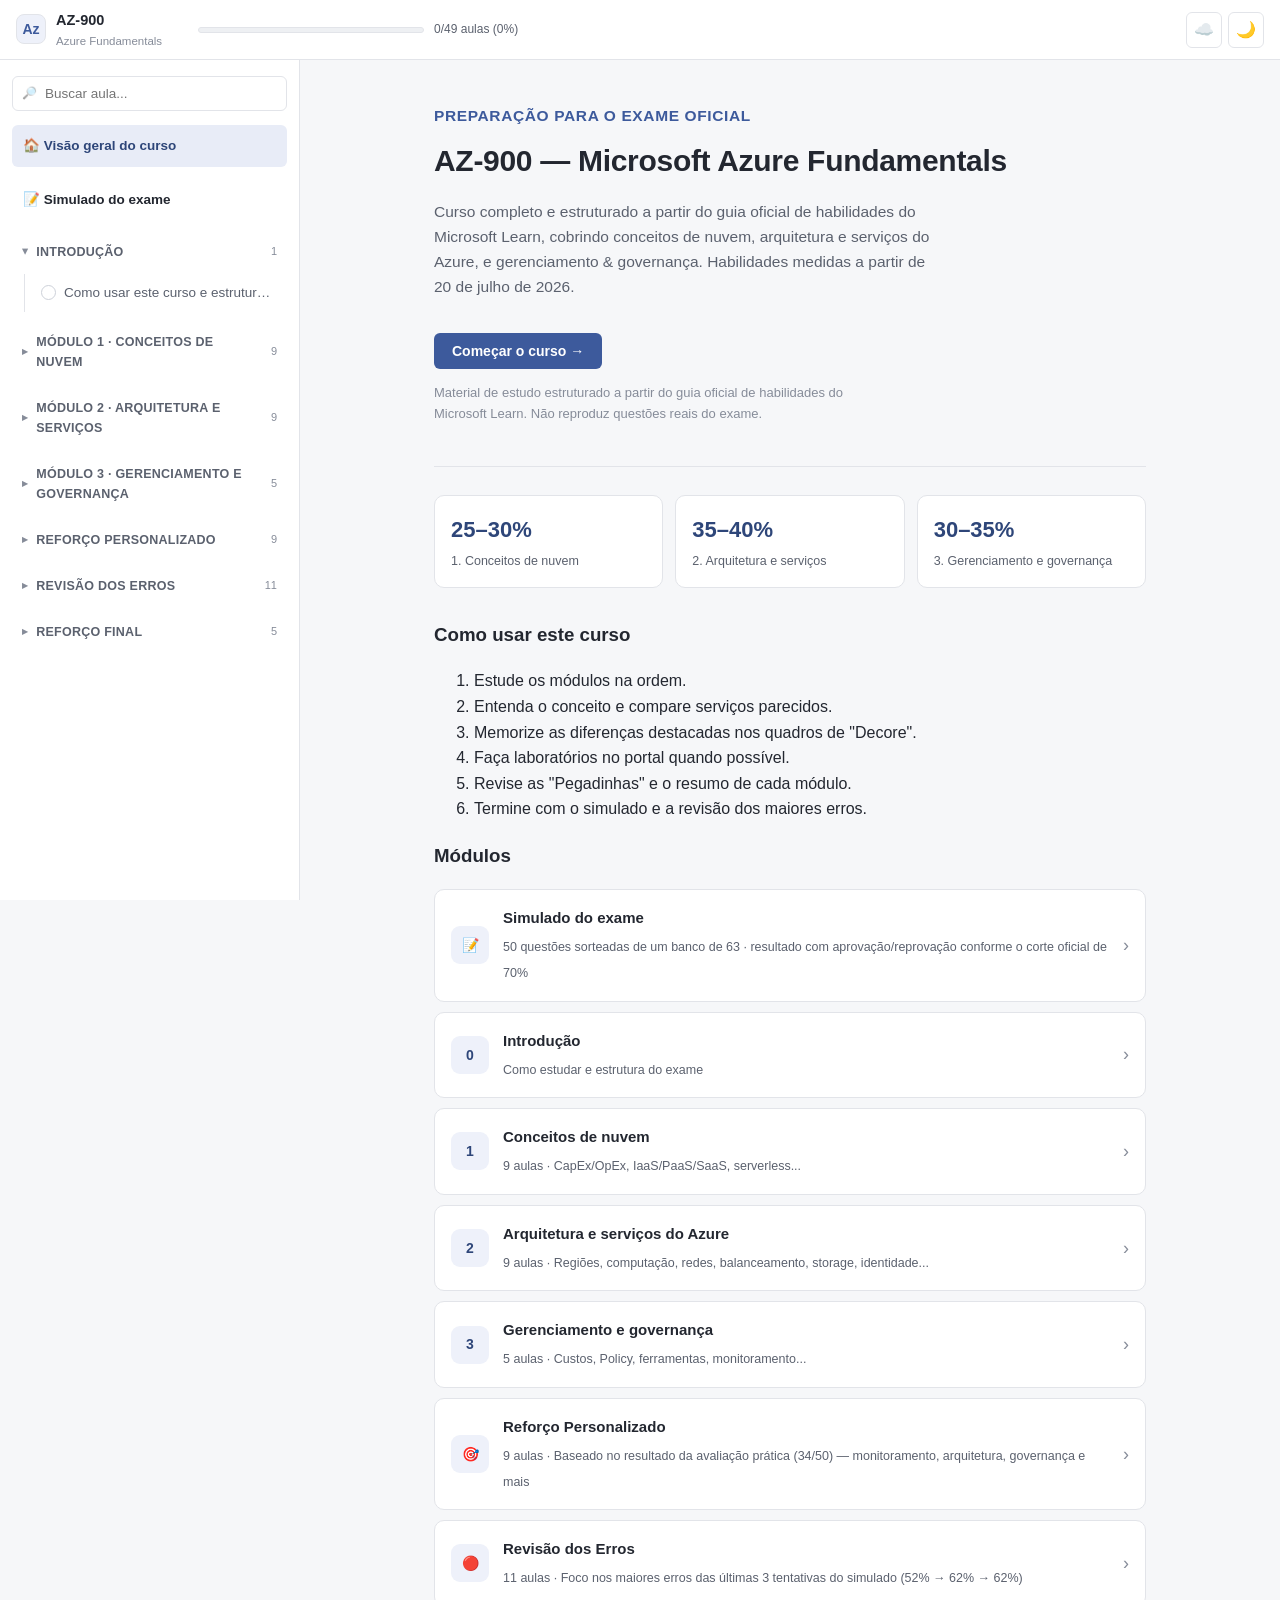
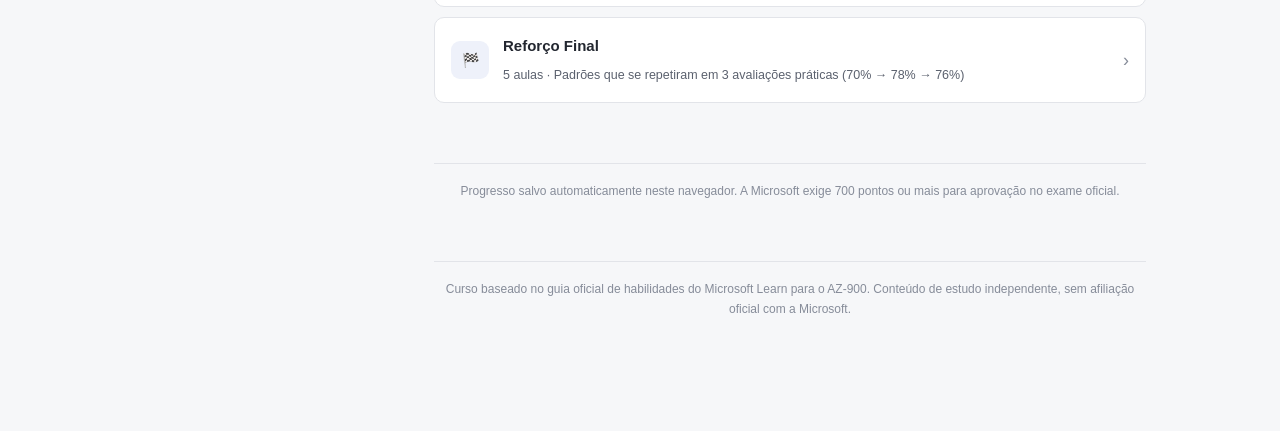
==== commit fae2f5d4: "Detalha a seção de VM em horário comercial na Revisão dos Erros Substitui o texto e o diagrama da se" ====
--- a/index.html
+++ b/index.html
@@ -1576,19 +1576,41 @@
         <h2>Custos — Desalocação, Reservations, Pricing Calculator e Cost Management</h2>
         <p>Prioridade 3 desta revisão.</p>
 
-        <h3>VM usada só no horário comercial</h3>
-        <p>Imagine uma VM usada somente das <strong>8h às 18h</strong>. Se a empresa quer economizar fora desse horário mas precisa <strong>preservar discos e dados</strong>, a estratégia é <strong>desalocar a VM</strong> quando ela não estiver em uso — isso libera os recursos de computação (CPU/RAM) e interrompe essa cobrança, sem afetar discos e dados.</p>
-        <div class="diagram">VM em execução
-├── CPU/RAM → cobrança de computação
-└── Discos/dados → preservados
+        <h3>🖥️ VM usada somente das 8h às 18h</h3>
+        <p>Imagine que a empresa usa uma VM apenas durante o horário comercial.</p>
+        <div class="diagram">Durante o horário de trabalho
+08:00 → VM iniciada
+├── CPU e RAM estão disponíveis → há cobrança de computação
+└── Disco continua existindo → dados preservados
+
+Fora do horário de trabalho
+18:00 → VM desalocada
+├── CPU e RAM são liberados → a cobrança de computação é interrompida
+└── Discos continuam armazenados → dados NÃO são apagados
+
+No dia seguinte
+08:00 → VM iniciada novamente
+├── Azure disponibiliza novamente CPU/RAM
+├── A VM volta a funcionar
+└── Os discos e os dados continuam lá</div>
+
+        <div class="callout callout-memo">
+          <div class="callout-title">⭐ O que você precisa decorar para a prova</div>
+          <p><strong>Desalocar uma VM</strong> = liberar os recursos de computação, mas manter os discos e os dados.</p>
+        </div>
+        <div class="diagram">VM ligada
+💻 Computação → cobra
+💾 Disco → preservado
 
 VM desalocada
-├── CPU/RAM → computação liberada
-└── Discos/dados → continuam existindo
-
-08:00 → iniciar VM
-18:00 → desalocar VM
-Dia seguinte → iniciar novamente</div>
+💻 Computação → não cobra
+💾 Disco → continua existindo</div>
+
+        <div class="callout callout-warn">
+          <div class="callout-title">⚠️ Pegadinha da AZ-900</div>
+          <p>Não confunda <strong>desligar</strong> com <strong>desalocar</strong>. Para economizar com a computação, a VM precisa estar desalocada — simplesmente desligar o sistema operacional não necessariamente libera os recursos de computação para fins de cobrança.</p>
+          <p>🧠 Frase para memorizar: <strong>"Desalocar economiza computação, não apaga o disco."</strong></p>
+        </div>
 
         <h3>Por que não redimensionar?</h3>
         <p>Redimensionar muda o tamanho da VM (ex.: 8 vCPUs/32 GB → 2 vCPUs/8 GB). Isso ajuda quando a VM está superdimensionada, mas <strong>não resolve</strong> o cenário em que ela simplesmente não precisa rodar em certas horas — o custo de computação continua, só que menor.</p>
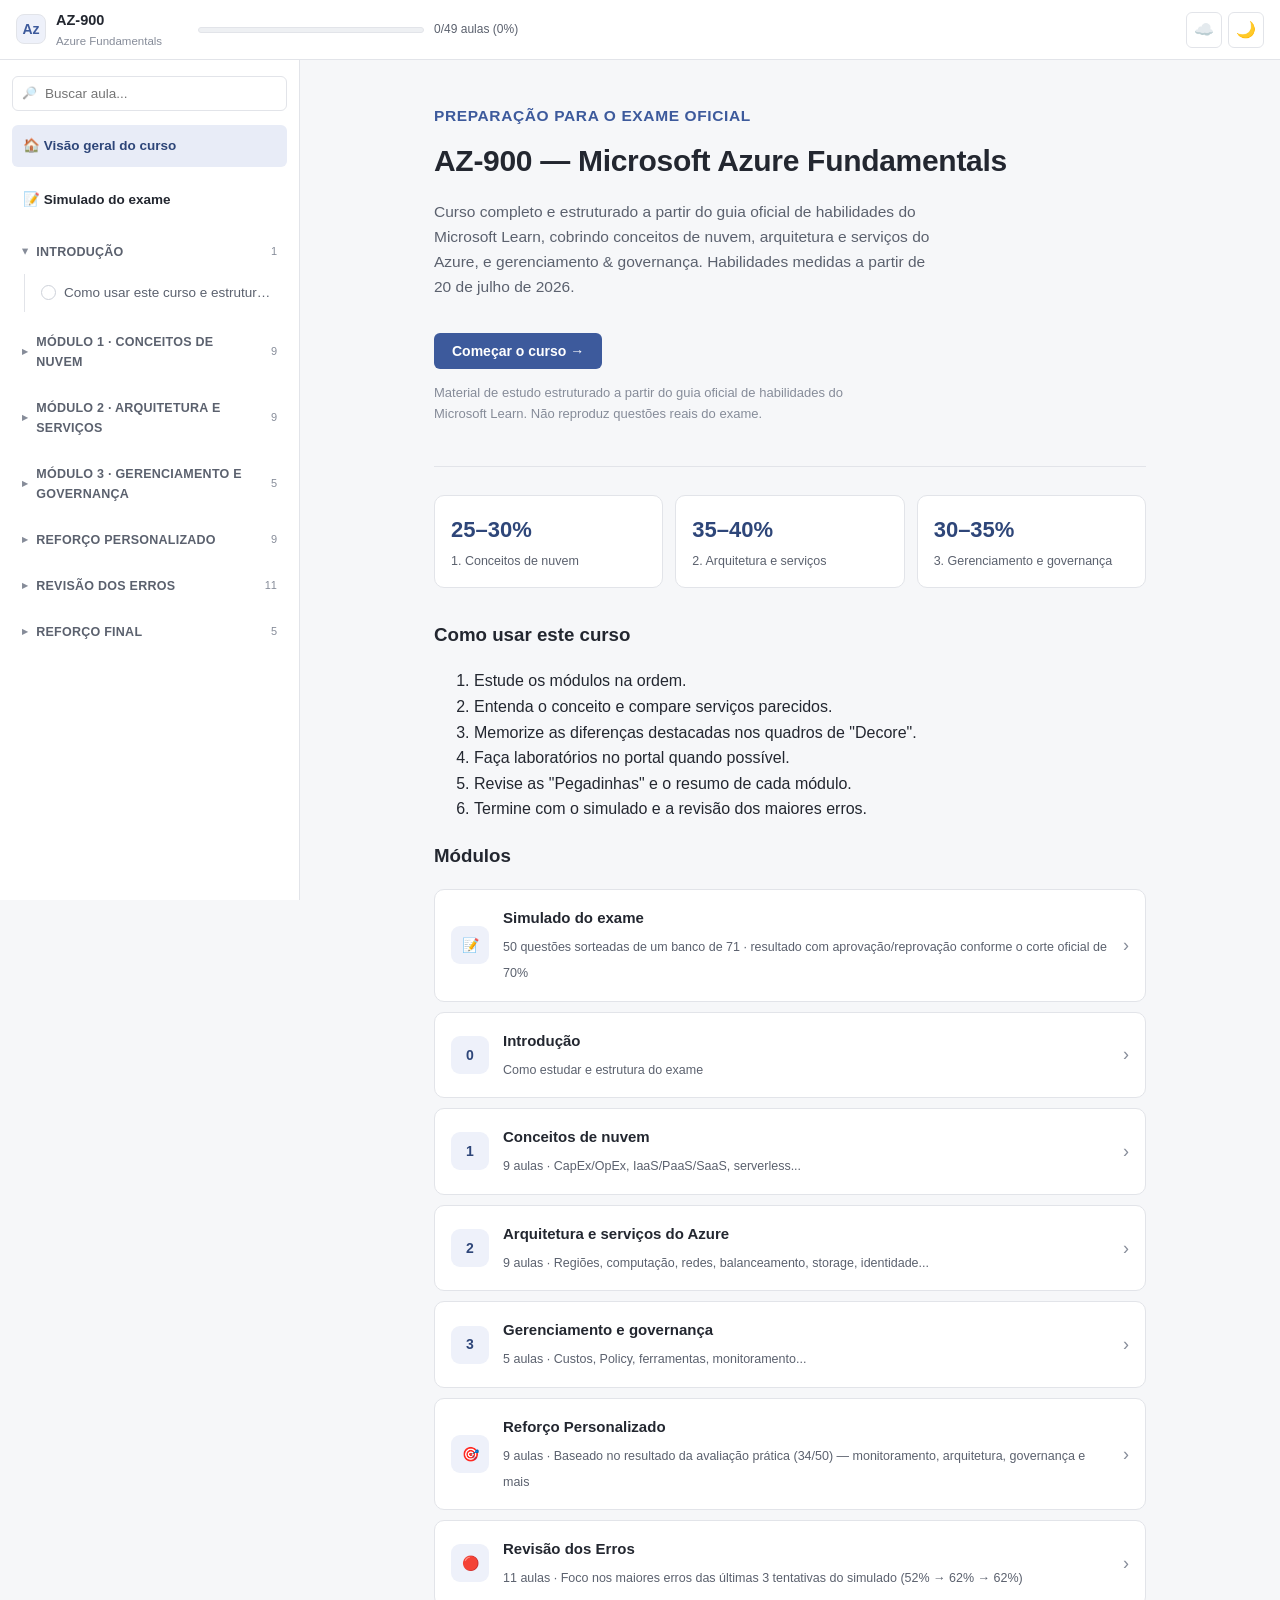
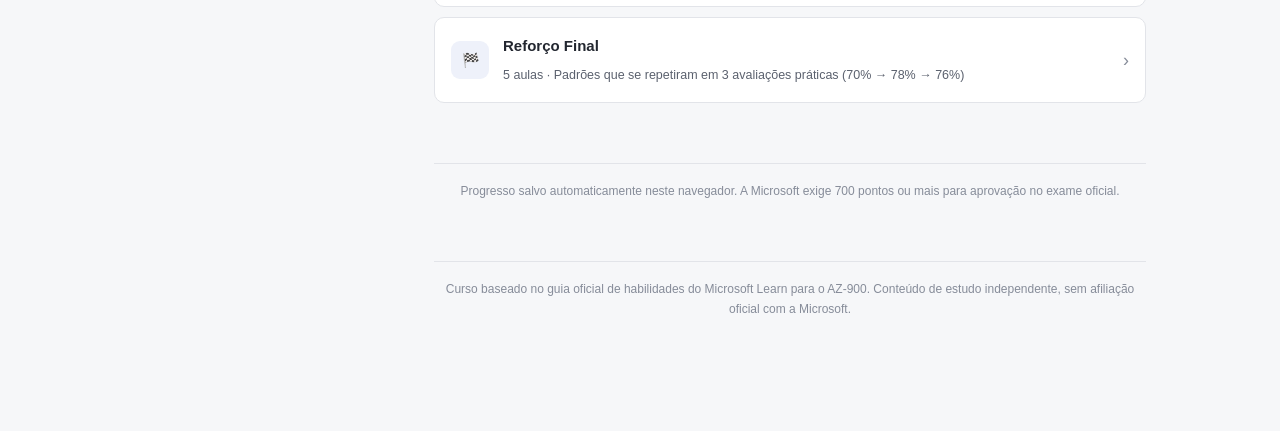
==== commit a6b1d095: "Incorpora conceitos novos do banco de 70 questões enviado ao simulado Compara o material enviado (70" ====
--- a/index.html
+++ b/index.html
@@ -94,7 +94,7 @@
         <h3>Módulos</h3>
         <a class="module-card" data-goto="simulado">
           <span class="module-num">📝</span>
-          <span class="module-info"><h3>Simulado do exame</h3><span>50 questões sorteadas de um banco de 63 · resultado com aprovação/reprovação conforme o corte oficial de 70%</span></span>
+          <span class="module-info"><h3>Simulado do exame</h3><span>50 questões sorteadas de um banco de 71 · resultado com aprovação/reprovação conforme o corte oficial de 70%</span></span>
           <span class="module-arrow">›</span>
         </a>
         <a class="module-card" data-goto="intro-como-usar">
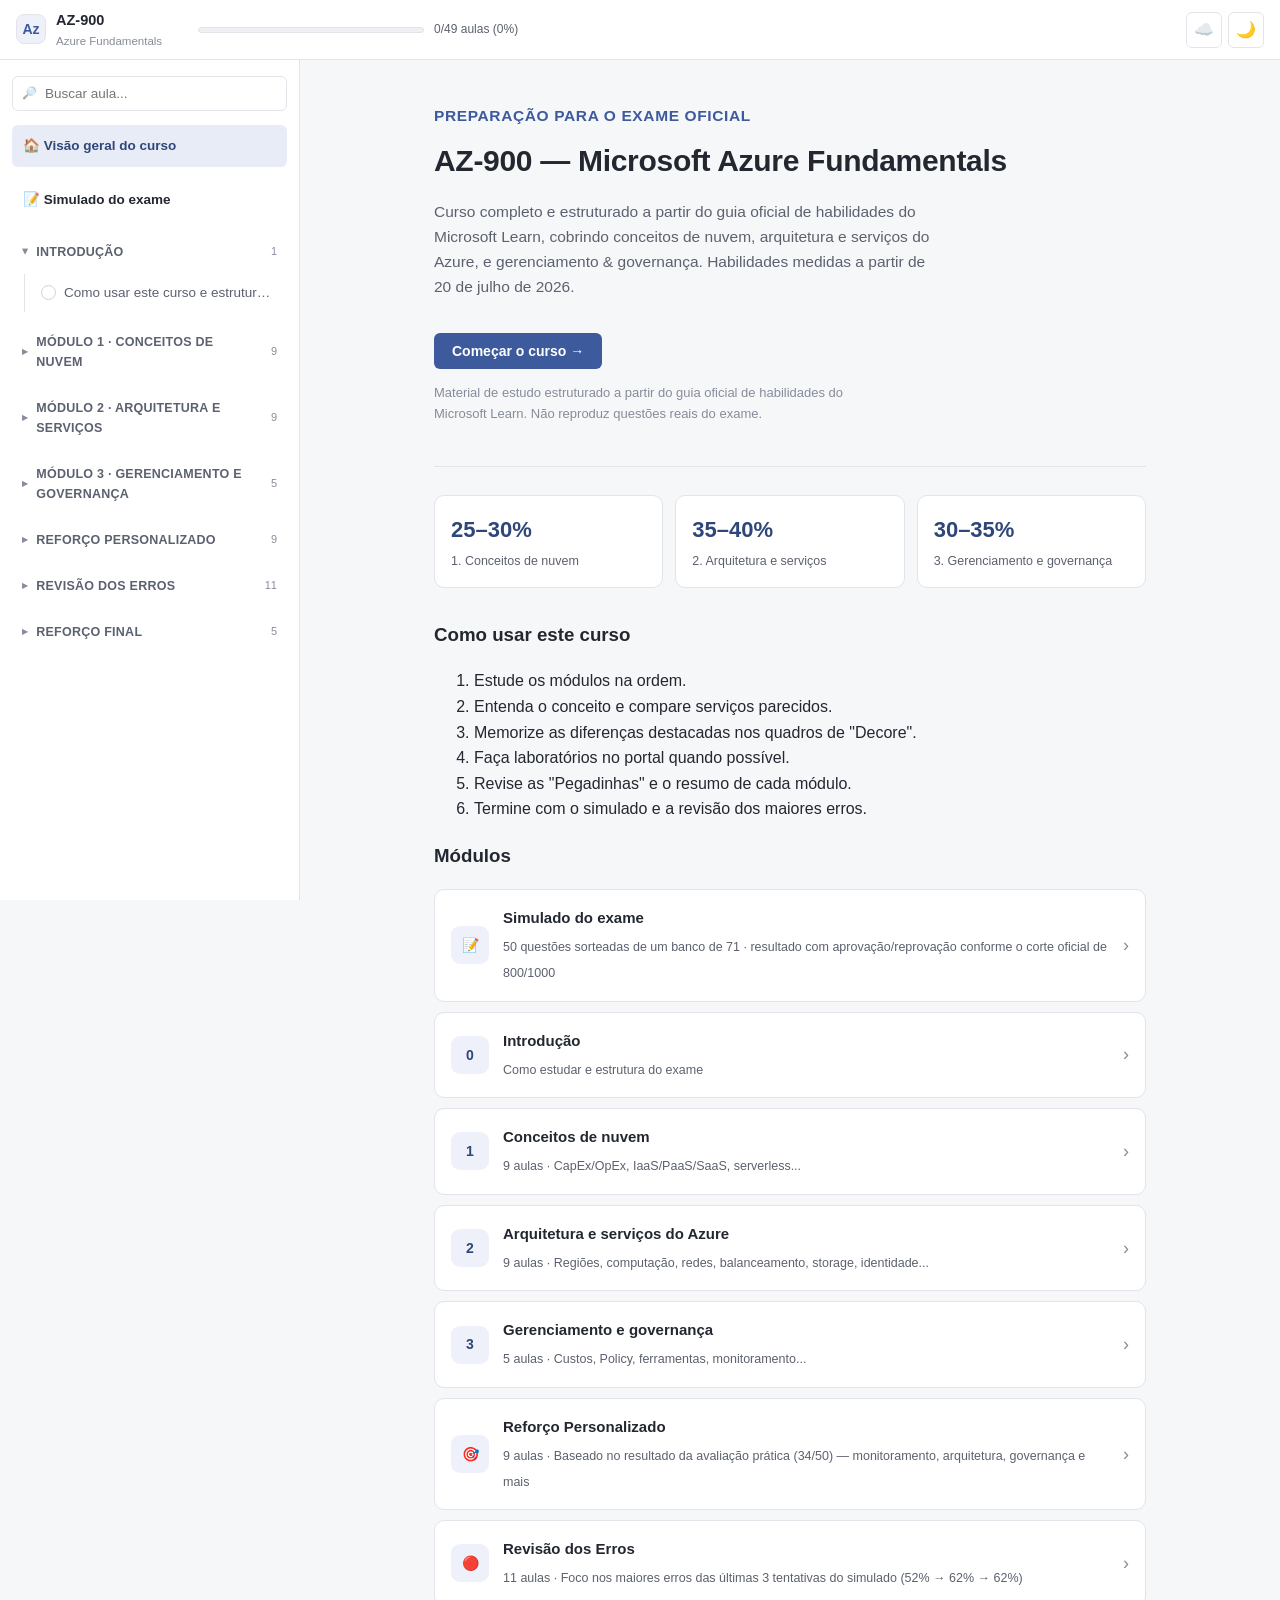
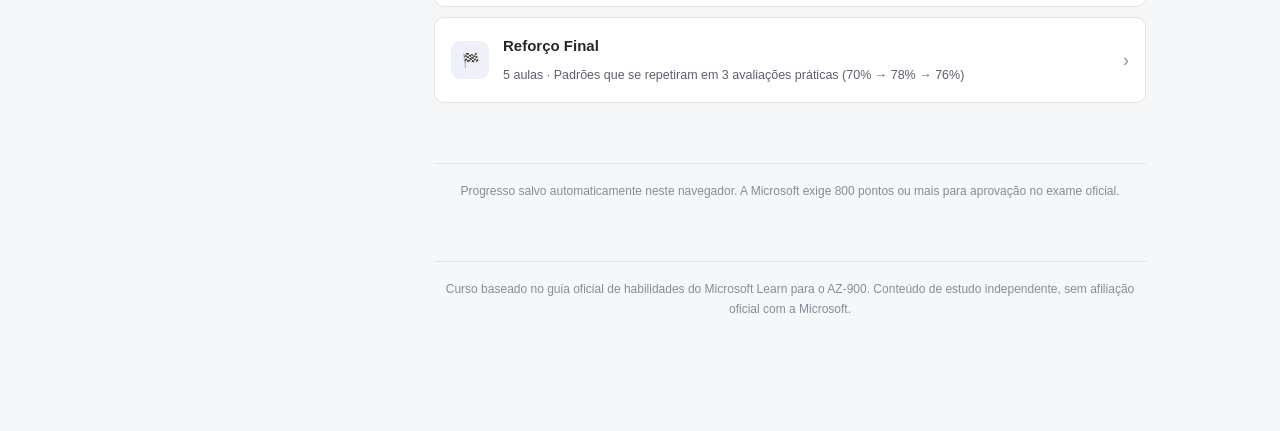
==== commit 5f46b8f6: "Corrige corte de aprovação do simulado para 800 pontos O corte estava em 700/1000; o corte oficial d" ====
--- a/index.html
+++ b/index.html
@@ -94,7 +94,7 @@
         <h3>Módulos</h3>
         <a class="module-card" data-goto="simulado">
           <span class="module-num">📝</span>
-          <span class="module-info"><h3>Simulado do exame</h3><span>50 questões sorteadas de um banco de 71 · resultado com aprovação/reprovação conforme o corte oficial de 70%</span></span>
+          <span class="module-info"><h3>Simulado do exame</h3><span>50 questões sorteadas de um banco de 71 · resultado com aprovação/reprovação conforme o corte oficial de 800/1000</span></span>
           <span class="module-arrow">›</span>
         </a>
         <a class="module-card" data-goto="intro-como-usar">
@@ -133,7 +133,7 @@
           <span class="module-arrow">›</span>
         </a>
 
-        <p class="site-footer-note">Progresso salvo automaticamente neste navegador. A Microsoft exige 700 pontos ou mais para aprovação no exame oficial.</p>
+        <p class="site-footer-note">Progresso salvo automaticamente neste navegador. A Microsoft exige 800 pontos ou mais para aprovação no exame oficial.</p>
       </section>
 
       <!-- ============ SIMULADO DO EXAME ============ -->
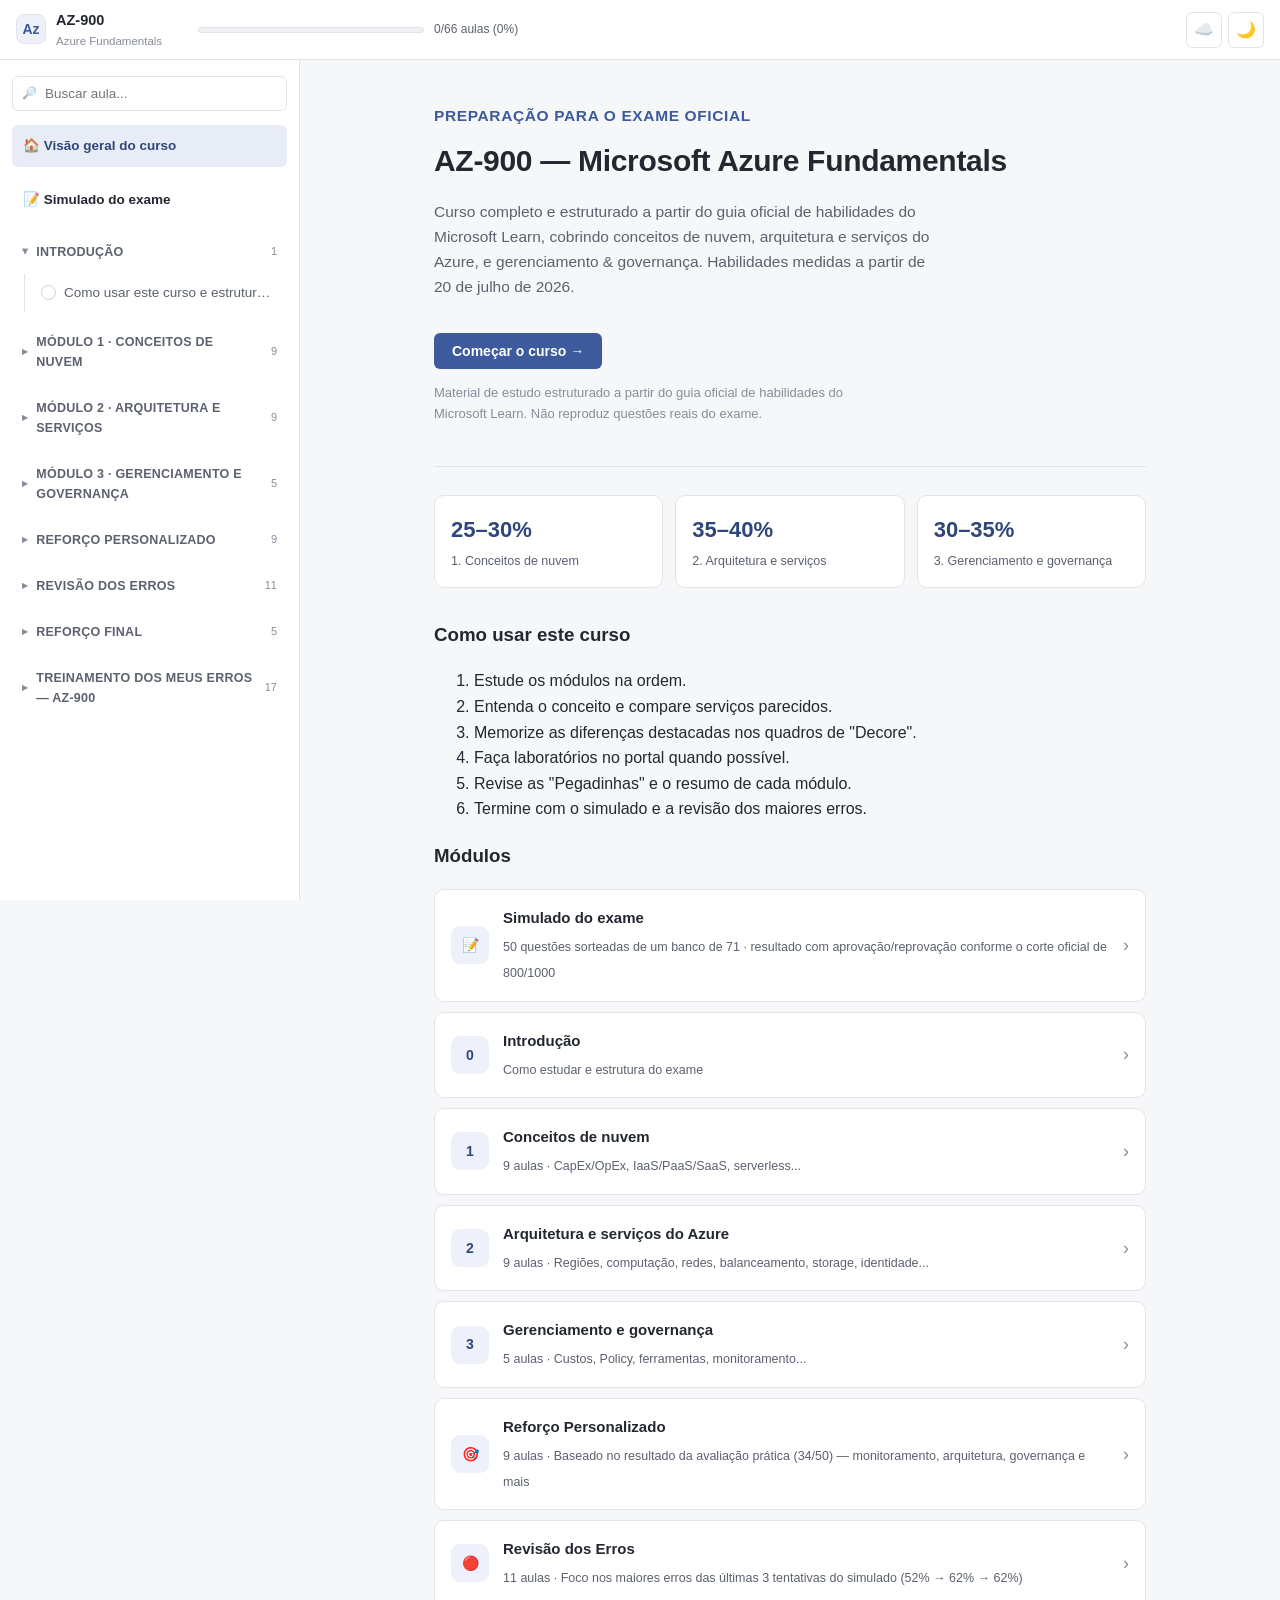
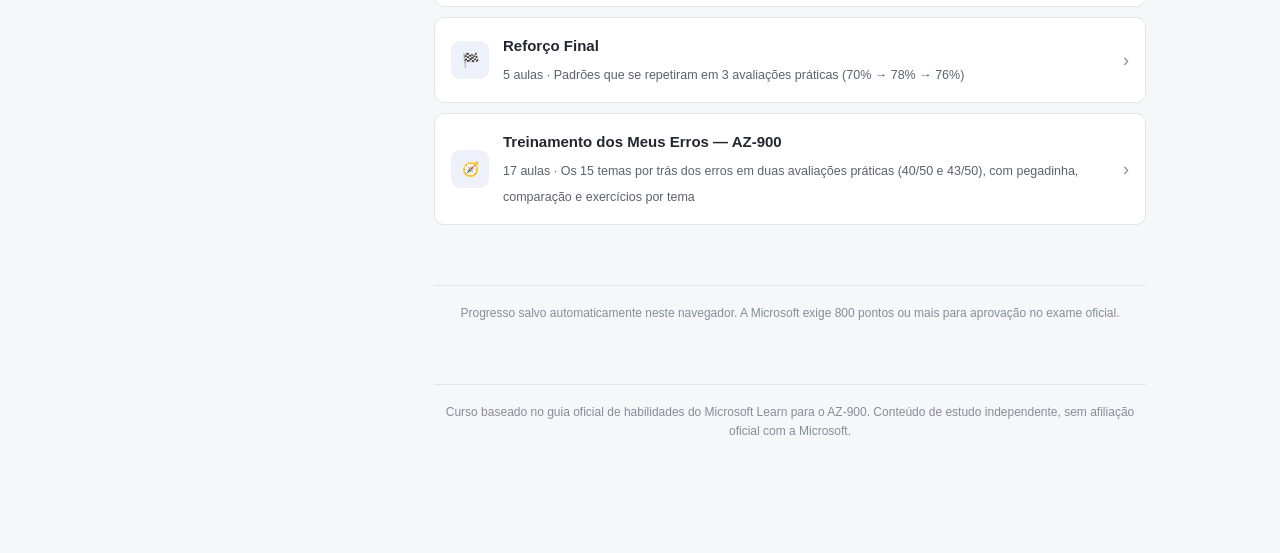
==== commit c501ecd2: "Adiciona módulo "Treinamento dos Meus Erros — AZ-900" Novo módulo com 17 aulas (visão geral + 15 tem" ====
--- a/index.html
+++ b/index.html
@@ -132,6 +132,11 @@
           <span class="module-info"><h3>Reforço Final</h3><span>5 aulas · Padrões que se repetiram em 3 avaliações práticas (70% → 78% → 76%)</span></span>
           <span class="module-arrow">›</span>
         </a>
+        <a class="module-card" data-goto="treinamento-erros-visao-geral">
+          <span class="module-num">🧭</span>
+          <span class="module-info"><h3>Treinamento dos Meus Erros — AZ-900</h3><span>17 aulas · Os 15 temas por trás dos erros em duas avaliações práticas (40/50 e 43/50), com pegadinha, comparação e exercícios por tema</span></span>
+          <span class="module-arrow">›</span>
+        </a>
 
         <p class="site-footer-note">Progresso salvo automaticamente neste navegador. A Microsoft exige 800 pontos ou mais para aprovação no exame oficial.</p>
       </section>
@@ -2174,6 +2179,770 @@
         <div class="lesson-footer"></div>
       </article>
 
+      <article class="lesson" id="treinamento-erros-visao-geral" data-module="Treinamento dos Meus Erros — AZ-900" data-title="Visão geral">
+        <p class="eyebrow">Treinamento dos Meus Erros — AZ-900</p>
+        <h2>Visão geral</h2>
+        <p>Este módulo não é um resumo de "decoreba". Para cada um dos 15 temas por trás das questões erradas em duas avaliações práticas (40/50 e 43/50), você vai encontrar: o conceito explicado, como o serviço funciona por trás, quando usar e quando não usar, uma comparação direta com o serviço que foi confundido, um exemplo prático de negócio, as palavras-chave que a Microsoft usa no enunciado, a pegadinha específica que já pegou nas duas tentativas, uma estratégia de raciocínio para chegar à resposta mesmo sem lembrar o nome do serviço, e exercícios para fixar (clique na pergunta para revelar a resposta).</p>
+        <div class="callout callout-memo">
+          <div class="callout-title">📚 Os 15 temas deste módulo</div>
+          <ul>
+            <li>1. Redes do Azure — Service Endpoints × Peering × ExpressRoute × NSG</li>
+            <li>2. Azure Advisor × Azure Monitor</li>
+            <li>3. Modelos de serviço — IaaS × PaaS</li>
+            <li>4. Distribuição geográfica × Recuperação de desastre</li>
+            <li>5. Containers no Azure — ACI × AKS</li>
+            <li>6. Azure Functions × Logic Apps</li>
+            <li>7. Azure Resource Manager × Management Groups</li>
+            <li>8. Recursos, Resource Groups e Subscriptions</li>
+            <li>9. Availability Zones × Region Pairs</li>
+            <li>10. Microsoft Entra ID e identidades híbridas</li>
+            <li>11. Conditional Access — Acesso Condicional</li>
+            <li>12. RBAC — Controle de Acesso Baseado em Função</li>
+            <li>13. Pricing Calculator × Cost Management</li>
+            <li>14. Azure Tags × Subscriptions</li>
+            <li>15. Azure Reservations × Azure Monitor Alerts</li>
+          </ul>
+        </div>
+        <div class="lesson-footer"></div>
+      </article>
+
+      <article class="lesson" id="treinamento-erros-01-redes" data-module="Treinamento dos Meus Erros — AZ-900" data-title="1. Redes do Azure — Service Endpoints × Peering × ExpressRoute × NSG">
+        <p class="eyebrow">Treinamento dos Meus Erros — AZ-900</p>
+        <h2>1. Redes do Azure — Service Endpoints × Peering × ExpressRoute × NSG</h2>
+        <p>Uma <strong>Azure Virtual Network (VNet)</strong> é o bloco fundamental de rede privada no Azure: um espaço de endereçamento isolado onde você coloca VMs, bancos de dados e outros recursos para que eles conversem entre si com segurança, como se estivessem na mesma rede local. O problema que as quatro tecnologias deste tópico resolvem é sempre o mesmo: <strong>como conectar algo a essa VNet</strong> — só que "algo" pode ser um datacenter local, outra VNet, um serviço PaaS do Azure, ou pode ser simplesmente "controlar o que entra e sai". Cada tecnologia resolve um desses quatro problemas, e é exatamente aí que mora a pegadinha.</p>
+        <h3>Como funciona</h3>
+        <p><strong>Service Endpoints</strong>: estendem o espaço de endereçamento da sua VNet para um serviço PaaS do Azure (Banco de Dados SQL, Storage, Cosmos DB etc.), fazendo o tráfego sair da VNet e chegar ao serviço pela backbone privada da Microsoft, sem passar pela internet pública. O serviço PaaS passa a "enxergar" a VNet como origem confiável.<br><br><strong>VNet Peering</strong>: conecta duas VNets do Azure entre si (na mesma região ou entre regiões), fazendo o tráfego fluir como se fossem uma única rede, usando a infraestrutura de backbone da Microsoft — sem gateway, sem VPN, com baixa latência.<br><br><strong>ExpressRoute</strong>: cria uma conexão privada e dedicada entre o seu datacenter local (on-premises) e o Azure, sem passar pela internet pública. É a opção de maior confiabilidade, banda e menor latência para conectar "fora do Azure" com "dentro do Azure".<br><br><strong>NSG (Network Security Group)</strong>: é um firewall de regras — permite ou nega tráfego de entrada e saída em uma sub-rede ou interface de rede, com base em IP de origem/destino, porta e protocolo. Não conecta nada; só filtra o que já está tentando passar.</p>
+        <h3>Quando usar</h3>
+        <ul>
+          <li>Service Endpoints: um App Service ou VM dentro da sua VNet precisa acessar um Banco de Dados SQL do Azure ou uma Storage Account, restringindo esse acesso apenas aos recursos daquela VNet.</li>
+          <li>VNet Peering: você tem duas VNets no Azure (produção e desenvolvimento, ou de equipes diferentes) e precisa que os recursos de uma conversem com os da outra.</li>
+          <li>ExpressRoute: sua empresa tem uma rede local e precisa de conexão híbrida robusta e privada com o Azure para cargas de trabalho críticas.</li>
+          <li>NSG: você precisa bloquear todo tráfego de entrada exceto na porta 443, por exemplo, em uma sub-rede específica.</li>
+        </ul>
+        <h3>Quando NÃO usar</h3>
+        <ul>
+          <li>Não use peering para conectar um serviço PaaS a uma VNet — peering só conecta VNet a VNet, e um Banco de Dados SQL do Azure não é uma VNet.</li>
+          <li>Não use Service Endpoints para conectar duas VNets — ele estende a identidade da VNet até um serviço PaaS, não até outra rede virtual.</li>
+          <li>Não use ExpressRoute quando a conexão é 100% dentro do Azure — ExpressRoute existe para a ponte "local ↔ Azure".</li>
+          <li>Não use NSG esperando que ele "conecte" alguma coisa — ele só filtra tráfego que já tem um caminho de rede estabelecido.</li>
+        </ul>
+        <div class="table-wrap table-wrap-wrap-all">
+          <table>
+            <thead><tr><th>Serviço</th><th>O que conecta</th><th>Tipo de conexão</th></tr></thead>
+            <tbody>
+              <tr><td>Service Endpoints</td><td>VNet ↔ serviço PaaS do Azure</td><td>Extensão da identidade da VNet até o serviço</td></tr>
+              <tr><td>VNet Peering</td><td>VNet ↔ VNet (dentro do Azure)</td><td>Rede a rede, via backbone da Microsoft</td></tr>
+              <tr><td>ExpressRoute</td><td>Datacenter local ↔ Azure</td><td>Conexão privada dedicada, fora da internet pública</td></tr>
+              <tr><td>NSG</td><td>Não conecta — filtra</td><td>Regras de entrada/saída em sub-rede ou NIC</td></tr>
+            </tbody>
+          </table>
+        </div>
+        <h3>Exemplo prático</h3>
+        <p>Uma fintech tem uma VNet no Azure com suas VMs de processamento e usa um Banco de Dados SQL do Azure (PaaS) para armazenar transações. Para garantir que só as VMs daquela VNet consigam acessar o banco — e não qualquer IP da internet — a equipe configura um <strong>Service Endpoint</strong> para o serviço SQL na sub-rede das VMs. Ao mesmo tempo, essa empresa tem uma segunda VNet, usada pelo time de BI, que precisa consultar dados das VMs de produção: para isso, ela cria um <strong>VNet Peering</strong> entre as duas redes. E como a empresa também mantém um datacenter físico com o time financeiro, ela usa <strong>ExpressRoute</strong> para conectar esse datacenter ao Azure de forma privada.</p>
+        <div class="callout callout-memo">
+          <div class="callout-title">📋 Como a Microsoft cobra isso na prova</div>
+          <p>Enunciados costumam citar: "conectar um serviço do Azure (como um Banco de Dados SQL) a uma rede virtual" → Service Endpoints. "Conectar duas redes virtuais" → Peering. "Conectar um datacenter local ao Azure" → ExpressRoute ou VPN Gateway. "Controlar/filtrar tráfego de entrada e saída" → NSG.</p>
+        </div>
+        <div class="callout callout-warn">
+          <div class="callout-title">⚠️ Pegadinha que já te pegou</div>
+          <p>Este foi o <strong>erro recorrente número 1</strong> nas suas duas tentativas: toda vez que o enunciado falava em conectar um recurso do Azure (SQL DB) a uma VNet, você marcou <strong>peering</strong>. A armadilha é que peering "soa" como a resposta genérica de rede, mas peering é estritamente VNet-a-VNet.</p>
+        </div>
+        <div class="callout callout-memo">
+          <div class="callout-title">🎯 Como identificar a resposta</div>
+          <p>Pergunte, nesta ordem: (1) Um dos lados é um datacenter fora do Azure? → ExpressRoute ou VPN Gateway. (2) Os dois lados são VNets do Azure? → Peering. (3) Um dos lados é um serviço PaaS (SQL DB, Storage, Cosmos DB)? → Service Endpoint. (4) A pergunta é sobre permitir/bloquear tráfego, não sobre conectar? → NSG.</p>
+        </div>
+        <h3>Exercícios</h3>
+        <details class="exercicio"><summary>1. Uma empresa quer que sua Storage Account só seja acessível pelas VMs de uma VNet específica, sem exposição pública. O que usar?</summary><p><strong>Resposta:</strong> Service Endpoint.</p></details>
+        <details class="exercicio"><summary>2. Duas VNets do Azure, uma de produção e outra de homologação, precisam trocar tráfego internamente. O que usar?</summary><p><strong>Resposta:</strong> VNet Peering.</p></details>
+        <details class="exercicio"><summary>3. Uma empresa quer eliminar a internet pública da conexão entre seu datacenter e o Azure, com SLA de banda garantida. O que usar?</summary><p><strong>Resposta:</strong> ExpressRoute.</p></details>
+        <div class="lesson-footer"></div>
+      </article>
+
+      <article class="lesson" id="treinamento-erros-02-advisor-monitor" data-module="Treinamento dos Meus Erros — AZ-900" data-title="2. Azure Advisor × Azure Monitor">
+        <p class="eyebrow">Treinamento dos Meus Erros — AZ-900</p>
+        <h2>2. Azure Advisor × Azure Monitor</h2>
+        <p>Os dois serviços existem para o mesmo objetivo maior — manter o ambiente Azure saudável — mas atacam o problema de dois ângulos opostos. O <strong>Azure Advisor</strong> olha para a *configuração* dos seus recursos e diz "isto poderia estar melhor". O <strong>Azure Monitor</strong> olha para o *comportamento em tempo real* dos seus recursos (métricas e logs) e diz "isto está acontecendo agora". Um é consultivo e periódico; o outro é observacional e contínuo.</p>
+        <h3>Como funciona</h3>
+        <p>O Advisor analisa a configuração e o uso histórico dos seus recursos e os compara com boas práticas da Microsoft em cinco pilares: confiabilidade, segurança, desempenho, excelência operacional e custo. Ele gera uma lista de recomendações acionáveis (ex.: "esta VM está superdimensionada, redimensione para economizar"). Já o Monitor coleta métricas (números ao longo do tempo, como % de CPU) e logs (eventos detalhados) de praticamente todo o ambiente Azure e local, permite criar dashboards, e — principalmente — permite configurar <strong>alertas</strong> que disparam quando uma condição é atingida (ex.: CPU acima de 80% por 5 minutos).</p>
+        <h3>Quando usar</h3>
+        <ul>
+          <li>Advisor: quando você quer saber "o que eu poderia melhorar na minha configuração atual?" — sem precisar configurar nada, ele já roda automaticamente sobre seus recursos.</li>
+          <li>Monitor: quando você quer saber "o que está acontecendo com meus recursos agora, e quero ser avisado quando algo sair do esperado".</li>
+        </ul>
+        <h3>Quando NÃO usar</h3>
+        <ul>
+          <li>Não espere que o Advisor monitore em tempo real ou dispare alertas — ele é uma análise, não um sistema de vigilância contínua.</li>
+          <li>Não espere que o Monitor recomende melhorias de configuração — ele mostra dados, não dá conselhos sobre a arquitetura.</li>
+        </ul>
+        <div class="table-wrap table-wrap-wrap-last">
+          <table>
+            <thead><tr><th>Serviço</th><th>Função</th><th>Pergunta que responde</th></tr></thead>
+            <tbody>
+              <tr><td>Azure Advisor</td><td>Recomenda melhorias</td><td>"O que eu deveria mudar na minha configuração?"</td></tr>
+              <tr><td>Azure Monitor</td><td>Coleta métricas e alerta</td><td>"O que está acontecendo com meus recursos agora?"</td></tr>
+            </tbody>
+          </table>
+        </div>
+        <h3>Exemplo prático</h3>
+        <p>Uma equipe de operações abre o Azure Advisor no início do mês e recebe recomendações: "3 VMs estão ociosas — considere redimensionar", "esta Storage Account não usa criptografia recomendada", "este banco de dados não tem redundância geográfica configurada". No dia a dia, a mesma equipe configura no Azure Monitor um alerta para disparar um e-mail sempre que a CPU de uma VM crítica ultrapassar 80% por 5 minutos — isso é reação em tempo real, não uma recomendação de configuração.</p>
+        <div class="callout callout-memo">
+          <div class="callout-title">📋 Como a Microsoft cobra isso na prova</div>
+          <p>"Avalia os recursos e recomenda melhorias de confiabilidade, segurança, desempenho e custo" → Advisor. "Coleta, analisa e alerta com base em métricas" / "gera um alerta se a utilização ultrapassar X%" → Monitor.</p>
+        </div>
+        <div class="callout callout-warn">
+          <div class="callout-title">⚠️ Pegadinha que já te pegou</div>
+          <p>Essa foi a <strong>outra confusão recorrente</strong> nas suas duas tentativas — e apareceu nos dois sentidos: numa questão você marcou Monitor onde a resposta era Advisor (pergunta sobre recomendações); noutra, marcou Advisor onde a resposta era Monitor (pergunta sobre alerta de utilização de VM). Isso mostra que o problema não é lembrar os nomes, é não ter fixado qual verbo pertence a qual serviço.</p>
+        </div>
+        <div class="callout callout-memo">
+          <div class="callout-title">🎯 Como identificar a resposta</div>
+          <p>Se a pergunta usa os verbos <strong>recomendar, avaliar, sugerir, melhorar</strong> → Advisor. Se usa <strong>alertar, notificar, monitorar, coletar métricas, detectar anomalia</strong> → Monitor (ou Application Insights, se for especificamente sobre desempenho de aplicações Web).</p>
+        </div>
+        <h3>Exercícios</h3>
+        <details class="exercicio"><summary>1. Qual serviço aponta que uma VM está com tamanho maior do que o necessário e sugere redimensionar para economizar?</summary><p><strong>Resposta:</strong> Azure Advisor.</p></details>
+        <details class="exercicio"><summary>2. Qual serviço permite configurar um alerta por e-mail quando o uso de disco ultrapassar 90%?</summary><p><strong>Resposta:</strong> Azure Monitor.</p></details>
+        <details class="exercicio"><summary>3. Uma pergunta menciona "melhorar a excelência operacional dos seus recursos". Qual serviço?</summary><p><strong>Resposta:</strong> Azure Advisor.</p></details>
+        <div class="lesson-footer"></div>
+      </article>
+
+      <article class="lesson" id="treinamento-erros-03-iaas-paas" data-module="Treinamento dos Meus Erros — AZ-900" data-title="3. Modelos de serviço — IaaS × PaaS">
+        <p class="eyebrow">Treinamento dos Meus Erros — AZ-900</p>
+        <h2>3. Modelos de serviço — IaaS × PaaS</h2>
+        <p>IaaS e PaaS são dois pontos diferentes na régua de <strong>responsabilidade compartilhada</strong>: quanto da "pilha" (hardware, virtualização, SO, runtime, dados, aplicação) fica com a Microsoft e quanto fica com você. Quanto mais para PaaS, menos você gerencia — e menos controle de baixo nível você tem.</p>
+        <h3>Como funciona</h3>
+        <p>Em <strong>IaaS</strong>, a Microsoft entrega a infraestrutura virtualizada (servidor, storage, rede) e você é responsável por tudo a partir do sistema operacional para cima: instalar o SO, aplicar patches, instalar runtime, configurar a aplicação. Uma Máquina Virtual do Azure é o exemplo clássico. Em <strong>PaaS</strong>, a Microsoft também assume o sistema operacional e o runtime — você só entrega o código e os dados; a plataforma cuida de escalonamento, patches de SO, disponibilidade da infraestrutura. Azure SQL Database, Azure App Service e Azure Cosmos DB são PaaS: você nunca faz login em um servidor para aplicar um patch de SO ou configurar o motor do banco — a Microsoft faz isso por trás.</p>
+        <h3>Quando usar</h3>
+        <ul>
+          <li>IaaS: você precisa de controle total do sistema operacional (versão específica, softwares legados, configurações customizadas de rede/SO) ou está migrando uma carga de trabalho existente sem redesenhar a aplicação.</li>
+          <li>PaaS: você quer focar em desenvolver a aplicação, sem gerenciar servidor, SO ou patch — ideal para novos desenvolvimentos e para reduzir esforço operacional.</li>
+        </ul>
+        <h3>Quando NÃO usar</h3>
+        <ul>
+          <li>Não escolha IaaS se seu objetivo é "não gerenciar infraestrutura" — isso é exatamente o oposto do que IaaS entrega.</li>
+          <li>Não escolha PaaS se você precisa de acesso administrativo ao sistema operacional subjacente — em PaaS esse acesso normalmente não existe.</li>
+        </ul>
+        <div class="table-wrap table-wrap-wrap-all">
+          <table>
+            <thead><tr><th></th><th>IaaS</th><th>PaaS</th></tr></thead>
+            <tbody>
+              <tr><td>Exemplo Azure</td><td>Máquina Virtual do Azure</td><td>Azure SQL Database, App Service, Cosmos DB</td></tr>
+              <tr><td>Sistema operacional</td><td>Responsabilidade do cliente</td><td>Responsabilidade da Microsoft</td></tr>
+              <tr><td>Patch/atualização</td><td>Cliente</td><td>Microsoft</td></tr>
+              <tr><td>Foco do cliente</td><td>Infraestrutura e SO</td><td>Apenas código e dados</td></tr>
+              <tr><td>Rede física / datacenter</td><td>Microsoft</td><td>Microsoft</td></tr>
+            </tbody>
+          </table>
+        </div>
+        <h3>Exemplo prático</h3>
+        <p>Uma empresa migra um sistema legado ERP para o Azure "como está" (mesmo SO, mesmas dependências) — ela sobe uma <strong>Máquina Virtual (IaaS)</strong> e continua sendo responsável por aplicar patches do Windows Server. Ao mesmo tempo, essa empresa desenvolve um novo sistema de pedidos: em vez de subir um servidor de banco de dados, ela usa <strong>Azure SQL Database (PaaS)</strong> — nunca precisa fazer patch do motor SQL, nem gerenciar o SO por baixo, só criar tabelas e escrever queries.</p>
+        <div class="callout callout-memo">
+          <div class="callout-title">📋 Como a Microsoft cobra isso na prova</div>
+          <p>"Qual modelo de serviço é usado pelo Banco de Dados SQL do Azure?" → PaaS. "Você precisa focar em desenvolvimento de apps, não em configurar/gerenciar servidores" → PaaS. "Em qual modelo o cliente gerencia o sistema operacional?" → IaaS. "O que usa o modelo IaaS?" → Máquinas Virtuais do Azure.</p>
+        </div>
+        <div class="callout callout-warn">
+          <div class="callout-title">⚠️ Pegadinha que já te pegou</div>
+          <p>Você marcou <strong>IaaS</strong> para o Banco de Dados SQL do Azure, quando é <strong>PaaS</strong>. A pegadinha é pensar "banco de dados = servidor = IaaS". Mas o Azure SQL Database é um *serviço gerenciado*: você nunca vê ou administra o servidor por trás — só o banco lógico.</p>
+        </div>
+        <div class="callout callout-memo">
+          <div class="callout-title">🎯 Como identificar a resposta</div>
+          <p>Pergunte: "eu preciso fazer login em algum sistema operacional para usar/manter este serviço?" Se sim → IaaS. Se não, e eu só interajo com a aplicação/dados/API → PaaS. Se eu nem sequer preciso configurar nada, só uso o produto pronto → SaaS (fora do escopo direto deste tópico, mas ajuda a eliminar alternativas).</p>
+        </div>
+        <h3>Exercícios</h3>
+        <details class="exercicio"><summary>1. Uma empresa quer rodar um software legado que exige uma versão específica e customizada do Windows Server. Qual modelo?</summary><p><strong>Resposta:</strong> IaaS (Máquina Virtual).</p></details>
+        <details class="exercicio"><summary>2. Uma equipe de desenvolvimento quer publicar uma API sem se preocupar com servidor ou SO. Qual modelo?</summary><p><strong>Resposta:</strong> PaaS (Azure App Service).</p></details>
+        <details class="exercicio"><summary>3. Por que o Azure SQL Database é PaaS e não IaaS?</summary><p><strong>Resposta:</strong> Porque a Microsoft gerencia o sistema operacional e o motor de banco de dados — o cliente só interage com o banco lógico.</p></details>
+        <div class="lesson-footer"></div>
+      </article>
+
+      <article class="lesson" id="treinamento-erros-04-geo-dr" data-module="Treinamento dos Meus Erros — AZ-900" data-title="4. Distribuição geográfica × Recuperação de desastre">
+        <p class="eyebrow">Treinamento dos Meus Erros — AZ-900</p>
+        <h2>4. Distribuição geográfica × Recuperação de desastre</h2>
+        <p>Os dois termos aparecem sempre perto um do outro nos materiais do Azure porque os dois envolvem "usar várias regiões" — mas resolvem problemas diferentes: um é sobre <strong>desempenho e alcance</strong> para usuários espalhados pelo mundo; o outro é sobre <strong>sobrevivência</strong> do negócio quando algo dá errado.</p>
+        <h3>Como funciona</h3>
+        <p><strong>Distribuição geográfica</strong> significa implantar sua aplicação em datacenters de várias regiões do mundo, para que cada usuário seja atendido pela região mais próxima dele — reduzindo latência e melhorando a experiência. O foco é *proximidade e desempenho*. <strong>Recuperação de desastre (DR)</strong> significa ter uma estratégia (backup em nuvem, replicação de dados, redundância entre regiões) para que, se uma região inteira falhar (desastre natural, falha catastrófica), a operação continue a partir de outro lugar. O foco é *continuidade e sobrevivência*.</p>
+        <h3>Quando usar</h3>
+        <ul>
+          <li>Distribuição geográfica: sua base de usuários é global e a latência importa (ex.: um app de e-commerce vendendo em múltiplos continentes).</li>
+          <li>Recuperação de desastre: sua aplicação é crítica e não pode ficar fora do ar (ou perder dados) se uma região inteira cair.</li>
+        </ul>
+        <h3>Quando NÃO usar</h3>
+        <ul>
+          <li>Não chame de "recuperação de desastre" o simples fato de implantar em várias regiões por desempenho — isso é distribuição geográfica, mesmo usando a mesma infraestrutura multirregional.</li>
+          <li>Não assuma que distribuição geográfica, por si só, garante continuidade em caso de desastre — ela não inclui necessariamente backup e failover planejado.</li>
+        </ul>
+        <div class="table-wrap table-wrap-wrap-all">
+          <table>
+            <thead><tr><th></th><th>Distribuição geográfica</th><th>Recuperação de desastre</th></tr></thead>
+            <tbody>
+              <tr><td>Objetivo</td><td>Desempenho e proximidade</td><td>Continuidade do negócio</td></tr>
+              <tr><td>Preocupação central</td><td>Latência</td><td>Falha/perda de dados</td></tr>
+              <tr><td>Palavras-chave</td><td>Mundial, regiões, latência, proximidade</td><td>Backup, replicação, redundância, falha</td></tr>
+            </tbody>
+          </table>
+        </div>
+        <h3>Exemplo prático</h3>
+        <p>Uma plataforma de streaming implanta servidores de conteúdo em várias regiões do Azure ao redor do mundo para que um usuário no Brasil seja atendido por uma região próxima e não por um datacenter na Europa — isso é <strong>distribuição geográfica</strong>. Já um banco implementa backup contínuo e replicação de seu banco de dados para uma região secundária, de forma que, se a região primária sofrer um desastre, o sistema seja restaurado na região secundária sem perda de dados — isso é <strong>recuperação de desastre</strong>.</p>
+        <div class="callout callout-memo">
+          <div class="callout-title">📋 Como a Microsoft cobra isso na prova</div>
+          <p>"Permite implantar aplicativos em datacenters regionais em todo o mundo" → Distribuição geográfica. "Backup baseado em nuvem, replicação de dados e distribuição geográfica compõem o quê?" → Um plano de recuperação de desastre (aqui, distribuição geográfica é apenas um dos ingredientes do plano de DR).</p>
+        </div>
+        <div class="callout callout-warn">
+          <div class="callout-title">⚠️ Pegadinha que já te pegou</div>
+          <p>Você marcou <strong>recuperação de desastre</strong> numa questão que pedia o termo "distribuição geográfica" (frase sobre implantar aplicativos ao redor do mundo). A pegadinha é que DR *usa* distribuição geográfica como uma de suas ferramentas — mas a pergunta específica sobre "implantar perto dos usuários no mundo todo" aponta para o conceito mais específico, não para o guarda-chuva de DR.</p>
+        </div>
+        <div class="callout callout-memo">
+          <div class="callout-title">🎯 Como identificar a resposta</div>
+          <p>Se o enunciado fala em <strong>latência, proximidade do usuário, desempenho global</strong> → distribuição geográfica. Se fala em <strong>falha, desastre, continuidade, backup, restaurar depois de um problema</strong> → recuperação de desastre.</p>
+        </div>
+        <h3>Exercícios</h3>
+        <details class="exercicio"><summary>1. Uma empresa quer que usuários do Japão e da Europa tenham baixa latência ao acessar sua aplicação. O que ela deve implementar?</summary><p><strong>Resposta:</strong> Distribuição geográfica.</p></details>
+        <details class="exercicio"><summary>2. Uma empresa quer garantir que, se a região primária do Azure cair, os dados estejam seguros em outra região. Isso é parte de qual estratégia?</summary><p><strong>Resposta:</strong> Recuperação de desastre.</p></details>
+        <div class="lesson-footer"></div>
+      </article>
+
+      <article class="lesson" id="treinamento-erros-05-containers" data-module="Treinamento dos Meus Erros — AZ-900" data-title="5. Containers no Azure — ACI × AKS">
+        <p class="eyebrow">Treinamento dos Meus Erros — AZ-900</p>
+        <h2>5. Containers no Azure — ACI × AKS</h2>
+        <p>Um <strong>container</strong> empacota uma aplicação e todas as suas dependências (bibliotecas, runtime) em uma unidade isolada e portátil, que roda de forma consistente em qualquer ambiente — sem precisar de uma VM inteira dedicada por aplicação, e sem gerenciar o sistema operacional do container. É uma camada mais leve que a virtualização tradicional: vários containers podem compartilhar o mesmo host físico ou virtual.</p>
+        <h3>Como funciona</h3>
+        <p><strong>Azure Container Instances (ACI)</strong> roda um ou poucos containers isoladamente, sob demanda, sem que você precise provisionar nenhuma VM ou cluster por trás — você só define a imagem do container e ele sobe em segundos. É a opção mais simples e rápida para cargas pontuais. <strong>Azure Kubernetes Service (AKS)</strong> é um serviço gerenciado de <strong>orquestração</strong> de containers baseado em Kubernetes: ele coordena múltiplos containers, distribuídos em vários nós, cuidando de escalonamento automático, balanceamento de carga, autorrecuperação (reiniciar containers que falham) e implantações complexas com múltiplos serviços.</p>
+        <h3>Quando usar</h3>
+        <ul>
+          <li>ACI: uma tarefa isolada, de curta duração, ou um teste rápido de container, sem necessidade de orquestração.</li>
+          <li>AKS: uma aplicação composta por vários microsserviços em containers, que precisa de escalonamento automático, alta disponibilidade e orquestração robusta.</li>
+        </ul>
+        <h3>Quando NÃO usar</h3>
+        <ul>
+          <li>Não use ACI para arquiteturas complexas de microsserviços que precisam de orquestração entre múltiplos containers — falta a esse serviço a camada de coordenação que o AKS oferece.</li>
+          <li>Não use AKS para uma tarefa simples e isolada — o overhead de gerenciar um cluster Kubernetes não compensa.</li>
+          <li>Aplicativo Lógico do Azure não é um serviço de container — é uma ferramenta de automação de workflows. Nunca é a resposta para "executar aplicativos em contêineres".</li>
+        </ul>
+        <div class="table-wrap table-wrap-wrap-last">
+          <table>
+            <thead><tr><th>Serviço</th><th>Função</th></tr></thead>
+            <tbody>
+              <tr><td>Azure Container Instances (ACI)</td><td>Roda containers isolados, rápido, sem orquestração</td></tr>
+              <tr><td>Azure Kubernetes Service (AKS)</td><td>Orquestra múltiplos containers, escalonamento e alta disponibilidade</td></tr>
+              <tr><td>Aplicativo Lógico do Azure</td><td>Automatiza workflows — não é serviço de container</td></tr>
+            </tbody>
+          </table>
+        </div>
+        <h3>Exemplo prático</h3>
+        <p>Uma equipe de dados precisa rodar um script de processamento em container por 10 minutos, uma vez por dia — ela usa <strong>ACI</strong>, que sobe o container, executa e desliga, sem manter infraestrutura ociosa. Já uma equipe de e-commerce roda dezenas de microsserviços em containers (catálogo, carrinho, pagamento) que precisam escalar de forma independente e se recuperar automaticamente de falhas — ela usa <strong>AKS</strong>.</p>
+        <div class="callout callout-memo">
+          <div class="callout-title">📋 Como a Microsoft cobra isso na prova</div>
+          <p>"Quais são dois serviços que permitem executar aplicativos em contêineres?" → Instâncias de Contêiner do Azure + AKS. Qualquer menção a "orquestração", "escalonamento de containers" ou "Kubernetes" → AKS.</p>
+        </div>
+        <div class="callout callout-warn">
+          <div class="callout-title">⚠️ Pegadinha que já te pegou</div>
+          <p>Você marcou <strong>Aplicativo Lógico do Azure</strong> como um dos dois serviços de container (junto com AKS, que você acertou). O Aplicativo Lógico nunca lida com containers — ele conecta serviços através de workflows visuais pré-definidos.</p>
+        </div>
+        <div class="callout callout-memo">
+          <div class="callout-title">🎯 Como identificar a resposta</div>
+          <p>Se a pergunta menciona "contêiner" explicitamente, elimine qualquer serviço que não seja ACI ou AKS — Functions, Logic Apps e App Service não são respostas para "executar containers", mesmo que tecnicamente possam rodar containers em cenários avançados; na AZ-900 a resposta esperada é sempre ACI e/ou AKS.</p>
+        </div>
+        <h3>Exercícios</h3>
+        <details class="exercicio"><summary>1. Uma tarefa de processamento em container precisa rodar isoladamente por poucos minutos, sem orquestração. Qual serviço?</summary><p><strong>Resposta:</strong> Azure Container Instances (ACI).</p></details>
+        <details class="exercicio"><summary>2. Uma aplicação com múltiplos microsserviços em containers precisa de escalonamento automático e alta disponibilidade. Qual serviço?</summary><p><strong>Resposta:</strong> Azure Kubernetes Service (AKS).</p></details>
+        <div class="lesson-footer"></div>
+      </article>
+
+      <article class="lesson" id="treinamento-erros-06-functions-logicapps" data-module="Treinamento dos Meus Erros — AZ-900" data-title="6. Azure Functions × Logic Apps">
+        <p class="eyebrow">Treinamento dos Meus Erros — AZ-900</p>
+        <h2>6. Azure Functions × Logic Apps</h2>
+        <p>Os dois serviços são "serverless" no sentido de que você não gerencia servidor — mas resolvem automação de formas opostas: <strong>Functions</strong> é para você escrever <strong>código</strong> que roda sob demanda; <strong>Logic Apps</strong> é para você <strong>montar visualmente</strong> um fluxo de trabalho conectando serviços prontos, sem escrever (ou quase sem escrever) código.</p>
+        <h3>Como funciona</h3>
+        <p><strong>Azure Functions</strong> executa um trecho de código (uma "função") em resposta a um evento (requisição HTTP, mensagem em fila, timer, etc.), escala automaticamente conforme a demanda, e no modelo de consumo você paga apenas pelo tempo de execução. É voltado para desenvolvedores que precisam de lógica customizada. <strong>Logic Apps</strong> oferece um designer visual com centenas de <strong>conectores</strong> prontos (Office 365, Salesforce, bancos de dados, serviços do Azure) para orquestrar processos de negócio — "quando um e-mail chegar, salve o anexo no Storage e notifique no Teams" — sem precisar programar cada integração do zero.</p>
+        <h3>Quando usar</h3>
+        <ul>
+          <li>Functions: você precisa executar lógica customizada sob demanda, em resposta a eventos, com controle total sobre o código.</li>
+          <li>Logic Apps: você precisa automatizar um processo de negócio que conecta vários serviços, com um fluxo visual e conectores prontos, minimizando código.</li>
+        </ul>
+        <h3>Quando NÃO usar</h3>
+        <ul>
+          <li>Não use Logic Apps quando a pergunta pede explicitamente "executar código" — Logic Apps automatiza fluxos com conectores, não é o lugar onde você escreve sua própria lógica de programação.</li>
+          <li>Não use Functions quando o cenário é essencialmente integração entre sistemas prontos sem lógica de código customizada — Logic Apps resolve isso mais rápido, com conectores.</li>
+        </ul>
+        <div class="table-wrap table-wrap-wrap-all">
+          <table>
+            <thead><tr><th></th><th>Azure Functions</th><th>Logic Apps</th></tr></thead>
+            <tbody>
+              <tr><td>Foco</td><td>Código sob demanda (serverless)</td><td>Automação de workflows visuais</td></tr>
+              <tr><td>Quem usa tipicamente</td><td>Desenvolvedores</td><td>Analistas de processo / desenvolvedores</td></tr>
+              <tr><td>Como se define a lógica</td><td>Escrevendo código</td><td>Arrastando conectores no designer visual</td></tr>
+              <tr><td>Modelo de cobrança</td><td>Por execução/consumo</td><td>Por execução de workflow/conector</td></tr>
+            </tbody>
+          </table>
+        </div>
+        <h3>Exemplo prático</h3>
+        <p>Um time de engenharia precisa processar imagens enviadas para uma Storage Account, redimensionando-as automaticamente — eles escrevem uma <strong>Azure Function</strong> em C# que dispara sempre que um novo arquivo chega. Já o time de RH quer que, sempre que um formulário do Microsoft Forms for enviado, os dados sejam automaticamente inseridos em uma planilha do SharePoint e uma notificação seja enviada no Teams — isso vira um <strong>Logic App</strong>, montado visualmente conectando os três serviços, sem uma linha de código.</p>
+        <div class="callout callout-memo">
+          <div class="callout-title">📋 Como a Microsoft cobra isso na prova</div>
+          <p>"O que você pode usar para executar código em um ambiente sem servidor?" → Azure Functions. Se o enunciado menciona workflows, automação entre serviços, conectores, processos de negócio → Logic Apps.</p>
+        </div>
+        <div class="callout callout-warn">
+          <div class="callout-title">⚠️ Pegadinha que já te pegou</div>
+          <p>Você marcou <strong>Aplicativo Lógico do Azure</strong> numa pergunta que pedia explicitamente "executar código em um ambiente sem servidor" — a resposta certa era <strong>Azure Functions</strong>. Os dois são parecidos ("serverless", "sem servidor") mas Logic Apps não é onde você roda seu próprio código.</p>
+        </div>
+        <div class="callout callout-memo">
+          <div class="callout-title">🎯 Como identificar a resposta</div>
+          <p>Pergunta menciona "código", "função", "evento dispara execução de lógica customizada" → Functions. Pergunta menciona "workflow", "conectar serviços", "automatizar processo", "sem escrever código" → Logic Apps.</p>
+        </div>
+        <h3>Exercícios</h3>
+        <details class="exercicio"><summary>1. Uma empresa precisa rodar um trecho de código Python sempre que uma mensagem chega a uma fila, pagando apenas pelo tempo de execução. Qual serviço?</summary><p><strong>Resposta:</strong> Azure Functions.</p></details>
+        <details class="exercicio"><summary>2. Uma empresa quer, sem programar, conectar automaticamente o Outlook a uma planilha do Excel Online sempre que um e-mail com um anexo específico chegar. Qual serviço?</summary><p><strong>Resposta:</strong> Logic Apps.</p></details>
+        <div class="lesson-footer"></div>
+      </article>
+
+      <article class="lesson" id="treinamento-erros-07-arm-mgmtgroups" data-module="Treinamento dos Meus Erros — AZ-900" data-title="7. Azure Resource Manager × Management Groups">
+        <p class="eyebrow">Treinamento dos Meus Erros — AZ-900</p>
+        <h2>7. Azure Resource Manager × Management Groups</h2>
+        <p>Estes dois conceitos vivem em "camadas" diferentes da hierarquia do Azure. O <strong>ARM</strong> é o mecanismo técnico único por onde toda ação de gerenciamento de recursos passa. Os <strong>Management Groups</strong> são um nível organizacional acima das assinaturas, usado para aplicar governança em escala — eles não executam nada, apenas organizam e aplicam políticas.</p>
+        <h3>Como funciona</h3>
+        <p>A hierarquia completa do Azure é: Tenant (Microsoft Entra ID) → Management Groups → Subscriptions → Resource Groups → Resources.<br><br>O <strong>Azure Resource Manager (ARM)</strong> é a camada de implantação e gerenciamento que recebe toda requisição — seja feita pelo Portal, pela CLI do Azure, pelo Azure PowerShell ou diretamente via API REST — e a traduz em operações de criar, atualizar ou excluir recursos, de forma consistente e com controle de acesso (RBAC) e políticas (Azure Policy) aplicados uniformemente. Quando você clica em "Criar recurso" no Portal, é o ARM que processa essa chamada por trás. Já os <strong>Management Groups</strong> são "pastas" acima das assinaturas: eles servem para aplicar uma política, uma atribuição de RBAC ou uma configuração de conformidade a várias assinaturas de uma vez, sem repetir a configuração em cada uma.</p>
+        <div class="diagram">Tenant (Microsoft Entra ID)
+└── Management Groups
+      └── Subscriptions
+            └── Resource Groups
+                  └── Resources</div>
+        <h3>Quando usar</h3>
+        <ul>
+          <li>ARM está sempre em uso — é a fundação de qualquer operação no Azure. Ele é citado quando a pergunta fala em "camada que aceita solicitações de qualquer ferramenta/API" ou "definir recursos em JSON declarativo" (Templates ARM).</li>
+          <li>Management Groups: quando você tem várias assinaturas (por exemplo, uma por departamento) e precisa aplicar a mesma política de segurança ou controle de acesso a todas de uma vez.</li>
+        </ul>
+        <h3>Quando NÃO usar</h3>
+        <ul>
+          <li>Não confunda Management Groups com uma "camada de execução de requisições" — eles não processam criação/exclusão de recursos, isso é papel do ARM.</li>
+          <li>Não use Management Groups quando a organização tem apenas uma assinatura — nesse caso a governança pode ser aplicada diretamente na assinatura ou no grupo de recursos.</li>
+        </ul>
+        <div class="table-wrap table-wrap-wrap-all">
+          <table>
+            <thead><tr><th></th><th>Azure Resource Manager (ARM)</th><th>Management Groups</th></tr></thead>
+            <tbody>
+              <tr><td>O que é</td><td>Camada de implantação/gerenciamento</td><td>Nível organizacional acima das assinaturas</td></tr>
+              <tr><td>Função</td><td>Processa criar/atualizar/excluir recursos</td><td>Aplica governança (política, RBAC) a várias assinaturas</td></tr>
+              <tr><td>Por onde passa</td><td>Portal, CLI, PowerShell, API</td><td>— (é estrutura, não motor de execução)</td></tr>
+            </tbody>
+          </table>
+        </div>
+        <h3>Exemplo prático</h3>
+        <p>Uma multinacional tem 12 assinaturas do Azure, uma para cada país onde opera. Para garantir que todas sigam a mesma política de "não permitir recursos fora da região Brasil South", a equipe de governança cria um <strong>Management Group</strong> contendo as 12 assinaturas e aplica a política nele — ela se propaga automaticamente para todas. Toda vez que alguém, em qualquer uma dessas assinaturas, cria uma VM pelo Portal, pela CLI ou via um pipeline automatizado, é o <strong>ARM</strong> que recebe e processa essa requisição.</p>
+        <div class="callout callout-memo">
+          <div class="callout-title">📋 Como a Microsoft cobra isso na prova</div>
+          <p>"Qual camada de gerenciamento aceita solicitações de qualquer ferramenta ou API do Azure e permite criar, atualizar e excluir recursos?" → ARM. "Qual recurso gerencia acesso, políticas e conformidade em várias assinaturas?" → Management Groups.</p>
+        </div>
+        <div class="callout callout-warn">
+          <div class="callout-title">⚠️ Pegadinha que já te pegou</div>
+          <p>Você marcou <strong>Grupos de gerenciamento do Azure</strong> numa pergunta que descrevia exatamente a função do <strong>ARM</strong> ("aceita solicitações de qualquer ferramenta/API e permite criar, atualizar e excluir recursos"). A pegadinha é que "Management Group" soa como algo que "gerencia" tudo — mas seu papel é estritamente organizacional/governança, não execução técnica.</p>
+        </div>
+        <div class="callout callout-memo">
+          <div class="callout-title">🎯 Como identificar a resposta</div>
+          <p>Se a pergunta fala em "aceitar requisições", "criar/atualizar/excluir recursos", "camada por onde tudo passa" → ARM. Se fala em "organizar assinaturas", "aplicar política/acesso em várias assinaturas de uma vez" → Management Groups.</p>
+        </div>
+        <h3>Exercícios</h3>
+        <details class="exercicio"><summary>1. Toda requisição feita pelo Portal do Azure para criar uma VM passa por qual camada?</summary><p><strong>Resposta:</strong> Azure Resource Manager (ARM).</p></details>
+        <details class="exercicio"><summary>2. Uma empresa com 5 assinaturas quer aplicar a mesma política de conformidade a todas de uma vez. O que usar?</summary><p><strong>Resposta:</strong> Management Groups.</p></details>
+        <div class="lesson-footer"></div>
+      </article>
+
+      <article class="lesson" id="treinamento-erros-08-hierarquia" data-module="Treinamento dos Meus Erros — AZ-900" data-title="8. Recursos, Resource Groups e Subscriptions">
+        <p class="eyebrow">Treinamento dos Meus Erros — AZ-900</p>
+        <h2>8. Recursos, Resource Groups e Subscriptions</h2>
+        <p>Esta é a hierarquia de organização básica de tudo o que existe no Azure — entender essa escada evita confundir "o que é um recurso" com "onde ele mora".</p>
+        <h3>Como funciona</h3>
+        <p>Tenant (Microsoft Entra ID) → Subscription (assinatura — unidade de cobrança e limites) → Resource Group (agrupamento lógico) → Resource (o item em si: VM, VNet, Storage Account, banco de dados, IP público...).<br><br>Uma <strong>Subscription</strong> é a unidade de cobrança e de limites técnicos do Azure — cada recurso pertence a exatamente uma assinatura. Um <strong>Resource Group</strong> é um contêiner lógico dentro de uma assinatura, usado para agrupar recursos que compartilham o mesmo ciclo de vida (por exemplo, todos os recursos de um projeto, para serem excluídos juntos). Um <strong>Resource</strong> é qualquer item individual e gerenciável disponível no Azure — uma VM, uma conta de armazenamento, uma rede virtual, um banco de dados, um IP público.</p>
+        <div class="diagram">Tenant (Microsoft Entra ID)
+└── Subscription (cobrança e limites)
+      └── Resource Group (agrupamento lógico)
+            └── Resource (VM, VNet, Storage Account...)</div>
+        <h3>Quando usar</h3>
+        <ul>
+          <li>Pense em Subscription quando o assunto é cobrança, limites de cota ou isolamento organizacional maior.</li>
+          <li>Pense em Resource Group quando o assunto é agrupar/organizar recursos relacionados (e gerenciar seu ciclo de vida em conjunto — por exemplo, apagar todo o grupo apaga tudo dentro dele).</li>
+          <li>Pense em Resource quando o assunto é o item individual em si.</li>
+        </ul>
+        <h3>Quando NÃO usar</h3>
+        <ul>
+          <li>Não chame um recurso individual (como uma conta de armazenamento) de "assinatura" — a assinatura é o nível de cobrança acima, não o item técnico.</li>
+          <li>Não confunda Resource Group com Management Group — Resource Group organiza recursos dentro de uma assinatura; Management Group organiza assinaturas inteiras.</li>
+        </ul>
+        <div class="table-wrap table-wrap-wrap-last">
+          <table>
+            <thead><tr><th>Nível</th><th>O que é</th><th>Exemplo</th></tr></thead>
+            <tbody>
+              <tr><td>Subscription</td><td>Unidade de cobrança e limites</td><td>"Assinatura de Produção"</td></tr>
+              <tr><td>Resource Group</td><td>Agrupamento lógico de recursos</td><td>"rg-ecommerce-prod"</td></tr>
+              <tr><td>Resource</td><td>Item gerenciável individual</td><td>"storage001", uma VM, uma VNet</td></tr>
+            </tbody>
+          </table>
+        </div>
+        <h3>Exemplo prático</h3>
+        <p>Uma empresa tem uma assinatura chamada "Produção". Dentro dela, cria um grupo de recursos chamado "rg-loja-online" para agrupar tudo relacionado ao site de vendas: uma VM, uma conta de armazenamento chamada "storage001" e um banco de dados. Se o projeto for descontinuado, a equipe exclui o grupo de recursos inteiro e todos os recursos dentro dele somem juntos — sem precisar apagar um por um.</p>
+        <div class="callout callout-memo">
+          <div class="callout-title">📋 Como a Microsoft cobra isso na prova</div>
+          <p>"O que é uma conta de Armazenamento do Azure chamada storage001, como exemplo?" → Um recurso. "Quais dois componentes são criados dentro de uma assinatura do Azure?" → Grupos de recursos e recursos.</p>
+        </div>
+        <div class="callout callout-warn">
+          <div class="callout-title">⚠️ Pegadinha que já te pegou</div>
+          <p>Você marcou <strong>"uma assinatura"</strong> para a pergunta "o que é uma conta de armazenamento chamada storage001?" — mas storage001 é o item técnico em si, ou seja, um <strong>recurso</strong>. A assinatura é o nível de cobrança acima dele, nunca o próprio item.</p>
+        </div>
+        <div class="callout callout-memo">
+          <div class="callout-title">🎯 Como identificar a resposta</div>
+          <p>Se o exemplo dado é um item técnico específico (uma VM, um storage, um banco) → é um recurso. Se a pergunta fala em cobrança, limites de cota ou "onde a organização é dona da conta" → é uma subscription. Se fala em "agrupar recursos relacionados" → é um resource group.</p>
+        </div>
+        <h3>Exercícios</h3>
+        <details class="exercicio"><summary>1. Uma VNet chamada "vnet-prod" é um exemplo de quê?</summary><p><strong>Resposta:</strong> Um recurso.</p></details>
+        <details class="exercicio"><summary>2. O que você exclui para remover todos os recursos de um projeto de uma só vez, sem apagar um por um?</summary><p><strong>Resposta:</strong> O Resource Group que os contém.</p></details>
+        <div class="lesson-footer"></div>
+      </article>
+
+      <article class="lesson" id="treinamento-erros-09-zonas-pares" data-module="Treinamento dos Meus Erros — AZ-900" data-title="9. Availability Zones × Region Pairs">
+        <p class="eyebrow">Treinamento dos Meus Erros — AZ-900</p>
+        <h2>9. Availability Zones × Region Pairs</h2>
+        <p>Os dois conceitos protegem contra falhas — mas em escalas geográficas completamente diferentes. <strong>Availability Zones</strong> protegem contra a falha de <strong>um datacenter dentro da mesma região</strong>. <strong>Region Pairs</strong> protegem contra a perda de <strong>uma região inteira</strong>.</p>
+        <h3>Como funciona</h3>
+        <p>Uma <strong>Availability Zone</strong> é um agrupamento de um ou mais datacenters fisicamente separados dentro da mesma região do Azure, cada um com energia, refrigeração e rede independentes. Distribuir recursos entre zonas protege contra a falha de um datacenter específico (incêndio, queda de energia local), mas os dados continuam na mesma região geográfica. Um <strong>Region Pair</strong> é o vínculo entre duas regiões do Azure dentro da mesma geografia (ex.: Brasil South é pareada com uma região dos EUA, dependendo da geografia definida pela Microsoft), a pelo menos ~300 milhas de distância uma da outra — usado para replicação de dados e recuperação em caso de desastre que afete uma região inteira (terremoto, furacão, apagão regional).</p>
+        <h3>Quando usar</h3>
+        <ul>
+          <li>Availability Zones: sua aplicação precisa de alta disponibilidade contra falhas de datacenter, mas pode continuar operando dentro da mesma região.</li>
+          <li>Region Pairs: você precisa de uma estratégia de recuperação de desastre que sobreviva à perda de uma região inteira.</li>
+        </ul>
+        <h3>Quando NÃO usar</h3>
+        <ul>
+          <li>Não use Availability Zones esperando proteção contra um desastre que afete a região inteira — zonas ainda estão geograficamente próximas.</li>
+          <li>Não trate Region Pairs como a ferramenta para alta disponibilidade de baixa latência dentro da mesma cidade — o objetivo é continuidade regional, com uma distância mínima entre as regiões.</li>
+        </ul>
+        <div class="table-wrap table-wrap-wrap-all">
+          <table>
+            <thead><tr><th></th><th>Availability Zones</th><th>Region Pairs</th></tr></thead>
+            <tbody>
+              <tr><td>Escopo</td><td>Datacenters dentro da mesma região</td><td>Duas regiões distintas</td></tr>
+              <tr><td>Protege contra</td><td>Falha de um datacenter local</td><td>Desastre que afeta uma região inteira</td></tr>
+              <tr><td>Distância</td><td>Dentro da mesma região</td><td>Ao menos ~300 milhas, mesma geografia</td></tr>
+            </tbody>
+          </table>
+        </div>
+        <h3>Exemplo prático</h3>
+        <p>Um banco distribui suas VMs de processamento entre três Availability Zones dentro da região Brasil South, garantindo que a queda de um datacenter não derrube o serviço. Além disso, esse mesmo banco replica seu banco de dados para a região pareada, garantindo que, se toda a região Brasil South ficar indisponível (por exemplo, um desastre natural), a operação possa ser restaurada a partir da região secundária.</p>
+        <div class="callout callout-memo">
+          <div class="callout-title">📋 Como a Microsoft cobra isso na prova</div>
+          <p>"Qual componente do Azure permite replicar recursos em uma geografia para garantir a continuidade dos negócios durante um desastre natural no site primário?" → Pares de região (Region Pairs).</p>
+        </div>
+        <div class="callout callout-warn">
+          <div class="callout-title">⚠️ Pegadinha que já te pegou</div>
+          <p>Você marcou <strong>zonas de disponibilidade</strong> numa pergunta que falava especificamente em "desastre natural no site primário" e "continuidade dos negócios" — palavras que apontam para escala regional, não para proteção contra falha de um único datacenter.</p>
+        </div>
+        <div class="callout callout-memo">
+          <div class="callout-title">🎯 Como identificar a resposta</div>
+          <p>Se a pergunta menciona "desastre", "site primário indisponível", "geografia" → Region Pairs. Se menciona "falha de datacenter", "alta disponibilidade dentro da região" → Availability Zones.</p>
+        </div>
+        <h3>Exercícios</h3>
+        <details class="exercicio"><summary>1. Uma aplicação precisa continuar disponível mesmo se um datacenter específico da região falhar. O que usar?</summary><p><strong>Resposta:</strong> Availability Zones.</p></details>
+        <details class="exercicio"><summary>2. Uma empresa quer garantir que, se toda a região primária ficar indisponível por um desastre, os dados estejam replicados em outra região. O que usar?</summary><p><strong>Resposta:</strong> Region Pairs (pares de região).</p></details>
+        <div class="lesson-footer"></div>
+      </article>
+
+      <article class="lesson" id="treinamento-erros-10-entra-hibrido" data-module="Treinamento dos Meus Erros — AZ-900" data-title="10. Microsoft Entra ID e identidades híbridas">
+        <p class="eyebrow">Treinamento dos Meus Erros — AZ-900</p>
+        <h2>10. Microsoft Entra ID e identidades híbridas</h2>
+        <p>O <strong>Microsoft Entra ID</strong> (antigo Azure Active Directory) é o serviço de identidade e acesso da nuvem Microsoft — ele autentica usuários e autoriza acesso a aplicações. O problema que a "identidade híbrida" resolve é: a maioria das empresas já tem um <strong>Active Directory local (AD DS)</strong> com todos os usuários cadastrados havia anos — ninguém quer recriar todo mundo do zero na nuvem. A identidade híbrida sincroniza as duas pontas para que exista <strong>uma única identidade</strong>, usada tanto localmente quanto na nuvem.</p>
+        <h3>Como funciona</h3>
+        <p>O <strong>Microsoft Entra Connect</strong> é a ferramenta que sincroniza as identidades (usuários, grupos, senhas com hash) de um Active Directory local para o Microsoft Entra ID na nuvem, periodicamente. Isso é o que cria a "identidade híbrida": o mesmo usuário e a mesma senha funcionam tanto para logar em uma máquina local quanto para acessar o Microsoft 365 ou aplicações na nuvem. Depois de configurado o Entra Connect, funcionalidades como SSO, MFA e SSPR (redefinição de senha self-service) passam a funcionar de forma consistente nos dois ambientes.</p>
+        <h3>Quando usar</h3>
+        <ul>
+          <li>Uma empresa tem um AD DS local já estabelecido e quer estender essa mesma identidade para serviços na nuvem, sem duplicar o cadastro de usuários.</li>
+        </ul>
+        <h3>Quando NÃO usar</h3>
+        <ul>
+          <li>Não confunda a criação de identidade híbrida com controle de condições de acesso — isso é papel do Conditional Access, que atua depois que a identidade já existe e já está sincronizada.</li>
+        </ul>
+        <div class="table-wrap table-wrap-wrap-last">
+          <table>
+            <thead><tr><th>Conceito</th><th>Função</th></tr></thead>
+            <tbody>
+              <tr><td>Microsoft Entra ID</td><td>Serviço de identidade e acesso na nuvem</td></tr>
+              <tr><td>Active Directory local (AD DS)</td><td>Diretório de identidades on-premises</td></tr>
+              <tr><td>Microsoft Entra Connect</td><td>Sincroniza identidades do AD local para o Entra ID (cria a identidade híbrida)</td></tr>
+            </tbody>
+          </table>
+        </div>
+        <h3>Exemplo prático</h3>
+        <p>Uma empresa com 2.000 funcionários já cadastrados no Active Directory local decide adotar o Microsoft 365. Em vez de recriar 2.000 contas na nuvem, a equipe de TI instala o <strong>Microsoft Entra Connect</strong>, que sincroniza automaticamente todos os usuários e grupos do AD local para o Microsoft Entra ID — cada funcionário passa a usar a mesma senha para logar no computador da empresa e para acessar o Outlook na nuvem.</p>
+        <div class="callout callout-memo">
+          <div class="callout-title">📋 Como a Microsoft cobra isso na prova</div>
+          <p>"O que você deve usar para criar identidades híbridas em um locatário do Microsoft Entra?" → Sincronização do Microsoft Entra Connect.</p>
+        </div>
+        <div class="callout callout-warn">
+          <div class="callout-title">⚠️ Pegadinha que já te pegou</div>
+          <p>Você marcou <strong>Acesso Condicional</strong> nessa pergunta sobre identidades híbridas. A pegadinha é que os dois termos aparecem no mesmo contexto de "identidade e acesso", mas resolvem etapas diferentes: Entra Connect *cria* a identidade (sincronização); Conditional Access *decide as regras de login* de uma identidade que já existe.</p>
+        </div>
+        <div class="callout callout-memo">
+          <div class="callout-title">🎯 Como identificar a resposta</div>
+          <p>Se a pergunta fala em "sincronizar", "AD local", "criar identidade híbrida" → Microsoft Entra Connect. Se fala em "exigir MFA", "bloquear acesso de determinado local/dispositivo" → Conditional Access.</p>
+        </div>
+        <h3>Exercícios</h3>
+        <details class="exercicio"><summary>1. Uma empresa quer que os mesmos usuários e senhas do AD local funcionem também na nuvem. O que configurar?</summary><p><strong>Resposta:</strong> Microsoft Entra Connect (sincronização).</p></details>
+        <details class="exercicio"><summary>2. Depois de sincronizar as identidades, quais recursos passam a funcionar nos dois ambientes?</summary><p><strong>Resposta:</strong> SSO, MFA e SSPR (redefinição de senha self-service).</p></details>
+        <div class="lesson-footer"></div>
+      </article>
+
+      <article class="lesson" id="treinamento-erros-11-conditional-access" data-module="Treinamento dos Meus Erros — AZ-900" data-title="11. Conditional Access — Acesso Condicional">
+        <p class="eyebrow">Treinamento dos Meus Erros — AZ-900</p>
+        <h2>11. Conditional Access — Acesso Condicional</h2>
+        <p>O <strong>Acesso Condicional</strong> é o "porteiro inteligente" do Microsoft Entra ID: ele não cria identidades nem decide o que um usuário pode fazer nos recursos — ele decide <strong>sob quais condições</strong> um login é permitido, negado ou precisa de verificação extra.</p>
+        <h3>Como funciona</h3>
+        <p>O Conditional Access avalia sinais no momento da tentativa de login — quem é o usuário, qual aplicação está tentando acessar, de qual localização, com qual dispositivo, com qual nível de risco — e aplica uma política: permitir, bloquear, ou exigir uma condição adicional (como MFA) antes de conceder acesso. É baseado em políticas do tipo "se [condições], então [conceder acesso apenas se] [controles]".</p>
+        <h3>Quando usar</h3>
+        <ul>
+          <li>Você quer exigir MFA apenas quando o login vier de fora da rede corporativa.</li>
+          <li>Você quer bloquear o acesso a aplicativos corporativos a partir de dispositivos não gerenciados/não compatíveis.</li>
+          <li>Você quer restringir o acesso por localização geográfica.</li>
+        </ul>
+        <h3>Quando NÃO usar</h3>
+        <ul>
+          <li>Não use Conditional Access para criar identidades híbridas — isso é Entra Connect.</li>
+          <li>Não use Conditional Access para definir o que um usuário autenticado pode fazer dentro de um recurso — isso é RBAC.</li>
+        </ul>
+        <div class="table-wrap table-wrap-wrap-last">
+          <table>
+            <thead><tr><th>Conceito</th><th>Pergunta que responde</th></tr></thead>
+            <tbody>
+              <tr><td>Conditional Access</td><td>Em quais condições este login é permitido?</td></tr>
+              <tr><td>Microsoft Entra Connect</td><td>Como esta identidade passa a existir na nuvem?</td></tr>
+              <tr><td>RBAC</td><td>O que este usuário já autenticado pode fazer nos recursos?</td></tr>
+            </tbody>
+          </table>
+        </div>
+        <h3>Exemplo prático</h3>
+        <p>Uma empresa configura uma política de Acesso Condicional que exige autenticação multifator sempre que um funcionário tentar acessar o Microsoft 365 a partir de fora do escritório (fora do intervalo de IPs corporativos) — se o login for feito de dentro do escritório, o MFA não é exigido; se for de fora, o Entra ID pede o segundo fator antes de liberar o acesso.</p>
+        <div class="callout callout-memo">
+          <div class="callout-title">📋 Como a Microsoft cobra isso na prova</div>
+          <p>"O que você pode usar para garantir que os usuários se autentiquem usando MFA ao tentarem entrar de um local específico?" → Acesso Condicional. "O que garante que usuários só acessem apps de dispositivos compatíveis?" → Acesso Condicional.</p>
+        </div>
+        <div class="callout callout-warn">
+          <div class="callout-title">⚠️ Pegadinha que já te pegou</div>
+          <p>Você marcou <strong>RBAC</strong> nessa pergunta sobre MFA condicionado à localização — mas RBAC não tem relação com *como* alguém faz login; ele controla o que essa pessoa pode fazer depois de já estar dentro.</p>
+        </div>
+        <div class="callout callout-memo">
+          <div class="callout-title">🎯 Como identificar a resposta</div>
+          <p>A regra fixa: Conditional Access decide as condições de acesso (login). Se a pergunta menciona MFA, dispositivo, localização, risco de login → é sempre Conditional Access.</p>
+        </div>
+        <h3>Exercícios</h3>
+        <details class="exercicio"><summary>1. Uma empresa quer bloquear o login em aplicativos corporativos vindos de países fora da sua lista de operação. O que usar?</summary><p><strong>Resposta:</strong> Acesso Condicional.</p></details>
+        <details class="exercicio"><summary>2. Diferencie, em uma frase, Conditional Access de RBAC.</summary><p><strong>Resposta:</strong> Conditional Access decide as condições para entrar; RBAC decide o que fazer depois de já ter entrado.</p></details>
+        <div class="lesson-footer"></div>
+      </article>
+
+      <article class="lesson" id="treinamento-erros-12-rbac" data-module="Treinamento dos Meus Erros — AZ-900" data-title="12. RBAC — Controle de Acesso Baseado em Função">
+        <p class="eyebrow">Treinamento dos Meus Erros — AZ-900</p>
+        <h2>12. RBAC — Controle de Acesso Baseado em Função</h2>
+        <p><strong>RBAC (Role-Based Access Control)</strong> é o sistema de <strong>autorização</strong> do Azure: depois que alguém já está autenticado (já entrou), o RBAC determina exatamente quais ações essa pessoa pode realizar sobre quais recursos.</p>
+        <h3>Como funciona</h3>
+        <p>RBAC funciona atribuindo uma <strong>função (role)</strong> — como Leitor, Colaborador ou Proprietário — a um usuário, grupo ou aplicação, em um determinado <strong>escopo</strong>: um recurso específico, um grupo de recursos, uma assinatura ou um grupo de gerenciamento. A função define o conjunto de permissões (o que pode ser feito); o escopo define onde essas permissões valem. É importante separar dois conceitos que soam parecidos: <strong>autenticação</strong> (provar quem você é — login, MFA) é resolvida por Entra ID/Conditional Access; <strong>autorização</strong> (o que você pode fazer, já autenticado) é resolvida por RBAC.</p>
+        <h3>Quando usar</h3>
+        <ul>
+          <li>Você quer que um time de desenvolvimento tenha permissão de Colaborador (criar/editar recursos) apenas dentro de um Resource Group específico, sem acesso a outros.</li>
+          <li>Você quer que um auditor tenha acesso de Leitor (visualizar, sem alterar) em toda a assinatura.</li>
+        </ul>
+        <h3>Quando NÃO usar</h3>
+        <ul>
+          <li>Não use RBAC para controlar condições de login (MFA, localização, dispositivo) — isso é Conditional Access.</li>
+          <li>Não use RBAC para organizar custos ou agrupar recursos — isso é papel de Tags e Resource Groups.</li>
+        </ul>
+        <div class="table-wrap table-wrap-wrap-last">
+          <table>
+            <thead><tr><th>Conceito</th><th>Pergunta que responde</th></tr></thead>
+            <tbody>
+              <tr><td>Autenticação (Entra ID / Conditional Access)</td><td>Você é quem diz ser, e em que condições pode entrar?</td></tr>
+              <tr><td>RBAC (autorização)</td><td>O que você pode fazer, já estando autenticado?</td></tr>
+            </tbody>
+          </table>
+        </div>
+        <h3>Exemplo prático</h3>
+        <p>Uma empresa atribui a função de <strong>Colaborador</strong> para o time de desenvolvimento no escopo do Resource Group "rg-projeto-x" — eles podem criar, editar e excluir recursos ali dentro, mas não têm nenhuma permissão nos demais grupos de recursos da assinatura. Já o time financeiro recebe a função de <strong>Leitor</strong> em toda a assinatura, para acompanhar custos sem poder alterar nada.</p>
+        <div class="callout callout-memo">
+          <div class="callout-title">📋 Como a Microsoft cobra isso na prova</div>
+          <p>"O que permite que um usuário gerencie todos os recursos em um grupo de recursos?" → RBAC do Azure.</p>
+        </div>
+        <div class="callout callout-warn">
+          <div class="callout-title">⚠️ Pegadinha que já te pegou</div>
+          <p>Você marcou <strong>RBAC</strong> numa pergunta sobre exigir MFA a partir de um local específico — mas RBAC nunca decide *condições de login*, só *permissões após o login*. Fixe a regra: RBAC = "o que posso fazer"; Conditional Access = "em quais condições posso entrar".</p>
+        </div>
+        <div class="callout callout-memo">
+          <div class="callout-title">🎯 Como identificar a resposta</div>
+          <p>Se a pergunta fala em "gerenciar recursos", "permissões", "função", "quem pode editar/excluir" → RBAC. Se fala em "MFA", "localização", "dispositivo", "condição para logar" → Conditional Access.</p>
+        </div>
+        <h3>Exercícios</h3>
+        <details class="exercicio"><summary>1. Um usuário precisa poder criar e excluir recursos apenas dentro de um Resource Group específico, sem acesso ao resto da assinatura. O que configurar?</summary><p><strong>Resposta:</strong> Uma atribuição de função RBAC com escopo no Resource Group específico.</p></details>
+        <details class="exercicio"><summary>2. Em uma frase, diferencie RBAC de Conditional Access.</summary><p><strong>Resposta:</strong> RBAC = o que posso fazer nos recursos; Conditional Access = em quais condições posso entrar.</p></details>
+        <div class="lesson-footer"></div>
+      </article>
+
+      <article class="lesson" id="treinamento-erros-13-custos-ferramentas" data-module="Treinamento dos Meus Erros — AZ-900" data-title="13. Pricing Calculator × Cost Management">
+        <p class="eyebrow">Treinamento dos Meus Erros — AZ-900</p>
+        <h2>13. Pricing Calculator × Cost Management</h2>
+        <p>Os dois serviços de custo do Azure atuam em momentos diferentes da vida de uma arquitetura: um serve para <strong>planejar antes de criar</strong>; o outro serve para <strong>acompanhar depois que já está rodando</strong>.</p>
+        <h3>Como funciona</h3>
+        <p>A <strong>Calculadora de Preços do Azure</strong> é uma ferramenta de estimativa: você monta hipoteticamente a arquitetura que pretende usar (tipo de VM, tamanho de storage, região) e ela calcula uma previsão de custo mensal/anual — tudo isso *antes* de qualquer recurso existir de fato. Já o <strong>Cost Management + Billing</strong> atua sobre recursos que <strong>já existem e já estão sendo consumidos</strong>: ele analisa o gasto real histórico, permite criar e gerenciar <strong>orçamentos</strong> com alertas quando o gasto se aproxima de um limite, e gera relatórios e <strong>previsões de uso futuro</strong> com base no consumo real observado.</p>
+        <h3>Quando usar</h3>
+        <ul>
+          <li>Pricing Calculator: você está desenhando uma arquitetura nova e quer saber quanto ela vai custar antes de implantar.</li>
+          <li>Cost Management: seus recursos já estão em produção e você quer controlar gastos, criar orçamentos com alertas e entender para onde o dinheiro está indo.</li>
+        </ul>
+        <h3>Quando NÃO usar</h3>
+        <ul>
+          <li>Não use o Cost Management para estimar o custo de uma arquitetura que ainda não existe — ele trabalha com dados de consumo real.</li>
+          <li>Não espere que a Calculadora de Preços crie orçamentos ou monitore gastos contínuos — ela é uma simulação pontual, não uma ferramenta de acompanhamento.</li>
+        </ul>
+        <div class="table-wrap table-wrap-wrap-all">
+          <table>
+            <thead><tr><th></th><th>Pricing Calculator</th><th>Cost Management + Billing</th></tr></thead>
+            <tbody>
+              <tr><td>Momento</td><td>Antes de implantar (planejamento)</td><td>Depois de implantar (acompanhamento)</td></tr>
+              <tr><td>Baseado em</td><td>Simulação hipotética</td><td>Consumo real</td></tr>
+              <tr><td>Entrega</td><td>Estimativa de custo</td><td>Orçamentos, relatórios, previsões de uso futuro</td></tr>
+            </tbody>
+          </table>
+        </div>
+        <h3>Exemplo prático</h3>
+        <p>Antes de propor a migração de um sistema para o Azure, um arquiteto usa a <strong>Calculadora de Preços</strong> para simular o custo mensal de 10 VMs, um banco de dados e uma conta de armazenamento, e leva esse número para aprovação do orçamento. Depois que o projeto está no ar há seis meses, a equipe financeira usa o <strong>Cost Management + Billing</strong> para configurar um orçamento mensal com alerta em 80% do limite, e consultar relatórios de gasto real por serviço.</p>
+        <div class="callout callout-memo">
+          <div class="callout-title">📋 Como a Microsoft cobra isso na prova</div>
+          <p>"Quais são dois recursos disponíveis usando o Gerenciamento de Custos do Azure + Cobrança?" → Criar e gerenciar orçamentos; gerar relatórios históricos e prever uso futuro (não "estimar o custo total de propriedade antes de implantar" — isso é a Calculadora de Preços).</p>
+        </div>
+        <div class="callout callout-warn">
+          <div class="callout-title">⚠️ Pegadinha que já te pegou</div>
+          <p>Você marcou "estimar o custo total de propriedade antes da implantação" como um recurso do Cost Management — mas essa é exatamente a função da Calculadora de Preços. O Cost Management entra em cena *depois*, com dados reais de consumo.</p>
+        </div>
+        <div class="callout callout-memo">
+          <div class="callout-title">🎯 Como identificar a resposta</div>
+          <p>Se a pergunta fala em "antes de implantar", "estimar", "planejar arquitetura" → Calculadora de Preços. Se fala em "orçamento", "acompanhar gasto", "relatório de consumo", "prever uso futuro com base no histórico" → Cost Management + Billing.</p>
+        </div>
+        <h3>Exercícios</h3>
+        <details class="exercicio"><summary>1. Uma empresa quer saber, antes de criar qualquer recurso, quanto vai custar uma arquitetura com 5 VMs e um banco de dados. O que usar?</summary><p><strong>Resposta:</strong> Calculadora de Preços do Azure.</p></details>
+        <details class="exercicio"><summary>2. Uma empresa já tem recursos em produção há um ano e quer configurar um alerta quando o gasto mensal ultrapassar R$ 10.000. O que usar?</summary><p><strong>Resposta:</strong> Cost Management + Billing (criar e gerenciar orçamentos).</p></details>
+        <div class="lesson-footer"></div>
+      </article>
+
+      <article class="lesson" id="treinamento-erros-14-tags-subscriptions" data-module="Treinamento dos Meus Erros — AZ-900" data-title="14. Azure Tags × Subscriptions">
+        <p class="eyebrow">Treinamento dos Meus Erros — AZ-900</p>
+        <h2>14. Azure Tags × Subscriptions</h2>
+        <p>Os dois conceitos parecem candidatos à mesma pergunta ("como organizo custos por departamento?"), mas atuam em níveis completamente diferentes: <strong>Tags</strong> são metadados leves aplicados a recursos existentes, sem mover nada; <strong>Subscriptions</strong> são unidades estruturais maiores, de cobrança e isolamento.</p>
+        <h3>Como funciona</h3>
+        <p><strong>Tags</strong> são pares nome-valor (ex.: Departamento: Financeiro, Ambiente: Produção) que você aplica a recursos, grupos de recursos ou assinaturas, para categorizá-los logicamente — sem alterar onde eles fisicamente estão ou como estão estruturados. Elas são usadas principalmente para agrupar dados de cobrança e gerar relatórios de custo por categoria arbitrária. Uma <strong>Subscription</strong> é uma unidade de cobrança e isolamento técnico — cada assinatura tem seus próprios limites de cota, sua própria fatura consolidada, e mover um recurso de uma assinatura para outra é uma operação estrutural (não apenas um rótulo).</p>
+        <h3>Quando usar</h3>
+        <ul>
+          <li>Tags: você quer visualizar o gasto por departamento, projeto ou ambiente, sem reorganizar fisicamente onde os recursos estão.</li>
+          <li>Subscriptions: você precisa de isolamento real de cobrança, de limites de cota independentes, ou de fronteiras administrativas fortes entre áreas do negócio.</li>
+        </ul>
+        <h3>Quando NÃO usar</h3>
+        <ul>
+          <li>Não mova recursos entre assinaturas só para conseguir separar custos por departamento — isso é trabalho desnecessário quando uma tag resolveria com uma configuração simples.</li>
+          <li>Não use tags esperando isolamento de segurança ou de cota — elas são apenas metadados de categorização, não uma fronteira técnica.</li>
+        </ul>
+        <div class="table-wrap table-wrap-wrap-all">
+          <table>
+            <thead><tr><th></th><th>Tags</th><th>Subscriptions</th></tr></thead>
+            <tbody>
+              <tr><td>O que é</td><td>Metadado (par nome-valor) aplicado a recursos</td><td>Unidade de cobrança e isolamento</td></tr>
+              <tr><td>Move o recurso?</td><td>Não — só categoriza</td><td>Mover exige realocação estrutural</td></tr>
+              <tr><td>Uso típico</td><td>Relatórios de custo por categoria</td><td>Cobrança consolidada, limites de cota, isolamento administrativo</td></tr>
+            </tbody>
+          </table>
+        </div>
+        <h3>Exemplo prático</h3>
+        <p>Uma empresa tem todos os seus recursos dentro de uma única assinatura, mas quer saber quanto o time de Marketing e quanto o time de Engenharia estão gastando. Em vez de criar assinaturas separadas (o que exigiria mover recursos), a equipe aplica a tag "Departamento: Marketing" ou "Departamento: Engenharia" em cada recurso — e o Cost Management passa a permitir filtrar e somar os gastos por essa tag, sem mexer em onde os recursos vivem.</p>
+        <div class="callout callout-memo">
+          <div class="callout-title">📋 Como a Microsoft cobra isso na prova</div>
+          <p>"Você precisa associar os custos de recursos a grupos diferentes dentro de uma organização sem alterar o local dos recursos. O que usar?" → Tags de recurso.</p>
+        </div>
+        <div class="callout callout-warn">
+          <div class="callout-title">⚠️ Pegadinha que já te pegou</div>
+          <p>Você marcou "assinaturas" nessa pergunta — mas o enunciado diz explicitamente "sem alterar o local dos recursos", o que já elimina subscriptions (mover para outra assinatura *é* alterar onde o recurso está estruturalmente). A palavra-chave "sem mover" aponta direto para Tags.</p>
+        </div>
+        <div class="callout callout-memo">
+          <div class="callout-title">🎯 Como identificar a resposta</div>
+          <p>Se a pergunta menciona "sem mover/alterar o local dos recursos" → Tags. Se menciona "isolamento", "fatura separada", "limites de cota independentes" → Subscriptions.</p>
+        </div>
+        <h3>Exercícios</h3>
+        <details class="exercicio"><summary>1. Uma empresa quer acompanhar o custo de um projeto específico que usa recursos espalhados por vários grupos de recursos, sem reorganizá-los. O que usar?</summary><p><strong>Resposta:</strong> Tags de recurso.</p></details>
+        <details class="exercicio"><summary>2. Por que "assinaturas" está errado na pergunta sobre associar custos sem mover recursos?</summary><p><strong>Resposta:</strong> Porque mover um recurso para outra assinatura altera sua localização estrutural — o enunciado pede uma solução que não mexa nisso.</p></details>
+        <div class="lesson-footer"></div>
+      </article>
+
+      <article class="lesson" id="treinamento-erros-15-reservations-alerts" data-module="Treinamento dos Meus Erros — AZ-900" data-title="15. Azure Reservations × Azure Monitor Alerts">
+        <p class="eyebrow">Treinamento dos Meus Erros — AZ-900</p>
+        <h2>15. Azure Reservations × Azure Monitor Alerts</h2>
+        <p>Os dois termos aparecem em contextos de "gestão operacional de VMs", mas um serve para <strong>economizar dinheiro</strong> e o outro para <strong>ser avisado de um evento</strong> — eles não competem entre si, resolvem perguntas diferentes.</p>
+        <h3>Como funciona</h3>
+        <p><strong>Azure Reservations</strong> é um modelo de compromisso: você se compromete a usar um determinado recurso (VM, banco de dados) por 1 ou 3 anos, pagando uma tarifa reduzida (com desconto de até ~72% comparado ao pagamento sob demanda) em troca desse compromisso antecipado. Faz sentido quando o uso é previsível e constante. Já os <strong>Azure Monitor Alerts</strong> são regras que avaliam métricas continuamente e disparam uma notificação (e-mail, SMS, webhook, automação) quando uma condição é atingida — como "CPU acima de 80% por 5 minutos". Alertas não mudam o preço de nada; eles apenas avisam.</p>
+        <h3>Quando usar</h3>
+        <ul>
+          <li>Reservations: cargas de trabalho de longo prazo e uso previsível, onde reduzir custo é o objetivo (ex.: VMs de produção que rodam 24/7 o ano todo).</li>
+          <li>Monitor Alerts: qualquer cenário em que você precisa ser notificado quando uma métrica sair do esperado — desempenho, disponibilidade, utilização.</li>
+        </ul>
+        <h3>Quando NÃO usar</h3>
+        <ul>
+          <li>Não espere que Reservations "avisem" sobre nada — é puramente um modelo de precificação.</li>
+          <li>Não espere que Alertas do Monitor reduzam custo — eles são reativos/informativos, não uma ferramenta de otimização financeira direta.</li>
+        </ul>
+        <div class="table-wrap table-wrap-wrap-all">
+          <table>
+            <thead><tr><th></th><th>Azure Reservations</th><th>Azure Monitor Alerts</th></tr></thead>
+            <tbody>
+              <tr><td>Objetivo</td><td>Reduzir custo com uso previsível</td><td>Notificar sobre uma condição/métrica</td></tr>
+              <tr><td>Quando compensa</td><td>Uso constante e de longo prazo</td><td>Qualquer cenário que precise de aviso</td></tr>
+              <tr><td>Efeito no custo</td><td>Desconto (até ~72%)</td><td>Nenhum — apenas notifica</td></tr>
+            </tbody>
+          </table>
+        </div>
+        <h3>Exemplo prático</h3>
+        <p>Uma empresa sabe que vai manter 20 VMs de produção rodando 24 horas por dia, 365 dias por ano, pelos próximos três anos — ela compra <strong>Reservas do Azure</strong> para essas VMs e reduz significativamente o custo comparado ao pagamento sob demanda. Ao mesmo tempo, essa mesma empresa configura um <strong>alerta no Azure Monitor</strong> para ser notificada por e-mail sempre que a CPU de qualquer uma dessas VMs ultrapassar 80% por mais de 5 minutos — isso não afeta o preço, só avisa a operação de um possível problema.</p>
+        <div class="callout callout-memo">
+          <div class="callout-title">📋 Como a Microsoft cobra isso na prova</div>
+          <p>"Sua organização planeja implantar várias VMs de produção com uso consistente de recursos ao longo do ano. O que minimiza custos sem reduzir a funcionalidade?" → Reservas do Azure. "Qual serviço do Azure pode gerar um alerta se a utilização da VM for superior a 80% por cinco minutos?" → Azure Monitor.</p>
+        </div>
+        <div class="callout callout-warn">
+          <div class="callout-title">⚠️ Pegadinha que já te pegou</div>
+          <p>Essa confusão apareceu nos dois sentidos na sua tentativa 1: você marcou "Alertas do Azure Monitor" na pergunta sobre reduzir custo com uso constante (a resposta certa era Reservas), e marcou "Assistente do Azure" na pergunta sobre gerar alerta de utilização (a resposta certa era Azure Monitor). Fixe: quem reduz custo com compromisso de longo prazo é Reservations; quem notifica sobre métricas é Monitor.</p>
+        </div>
+        <div class="callout callout-memo">
+          <div class="callout-title">🎯 Como identificar a resposta</div>
+          <p>Se a pergunta fala em "reduzir custo", "uso previsível/constante", "comprometer-se por período" → Reservations. Se fala em "notificar", "alertar", "métrica ultrapassar um valor" → Monitor Alerts.</p>
+        </div>
+        <h3>Exercícios</h3>
+        <details class="exercicio"><summary>1. Uma empresa vai manter um banco de dados rodando o ano todo, sem previsão de parar, e quer o menor custo possível sem perder funcionalidade. O que usar?</summary><p><strong>Resposta:</strong> Azure Reservations.</p></details>
+        <details class="exercicio"><summary>2. Uma empresa quer ser avisada por e-mail sempre que o uso de disco de uma VM ultrapassar 90%. O que usar?</summary><p><strong>Resposta:</strong> Azure Monitor (Alerts).</p></details>
+        <div class="lesson-footer"></div>
+      </article>
+
+      <article class="lesson" id="treinamento-erros-tabela-final" data-module="Treinamento dos Meus Erros — AZ-900" data-title="Revisão final — todas as pegadinhas em uma tabela">
+        <p class="eyebrow">Treinamento dos Meus Erros — AZ-900</p>
+        <h2>Revisão final — todas as pegadinhas em uma tabela</h2>
+        <p>Antes do simulado, passe o olho nesta tabela uma última vez — ela resume, em uma linha por tema, a confusão específica que já te pegou e a regra prática para não repetir o erro.</p>
+        <div class="table-wrap table-wrap-wrap-all">
+          <table>
+            <thead><tr><th>Tópico</th><th>Você confundiu</th><th>Regra para fixar</th></tr></thead>
+            <tbody>
+              <tr><td>1. Redes</td><td>Peering × Service Endpoints</td><td>Peering = VNet↔VNet · Service Endpoint = VNet↔serviço PaaS</td></tr>
+              <tr><td>2. Monitoramento</td><td>Monitor × Advisor</td><td>Advisor recomenda · Monitor mede e alerta</td></tr>
+              <tr><td>3. Modelos de serviço</td><td>IaaS × PaaS (SQL Database)</td><td>Se você nunca administra o SO/motor do serviço, é PaaS</td></tr>
+              <tr><td>4. Conceitos de nuvem</td><td>Recuperação de desastre × Distribuição geográfica</td><td>Distribuição = desempenho/proximidade · DR = continuidade após falha</td></tr>
+              <tr><td>5. Containers</td><td>Logic Apps × ACI/AKS</td><td>Logic Apps nunca é a resposta para "contêiner"</td></tr>
+              <tr><td>6. Serverless</td><td>Logic Apps × Functions</td><td>"Executar código" = Functions · "Automatizar workflow sem código" = Logic Apps</td></tr>
+              <tr><td>7. Governança/ARM</td><td>Management Groups × ARM</td><td>ARM executa requisições · Management Groups organizam assinaturas</td></tr>
+              <tr><td>8. Hierarquia</td><td>Subscription × Resource</td><td>Um item técnico específico é sempre um recurso, não uma assinatura</td></tr>
+              <tr><td>9. Resiliência</td><td>Availability Zones × Region Pairs</td><td>Zonas = falha de datacenter · Pares de região = desastre regional</td></tr>
+              <tr><td>10. Identidade</td><td>Conditional Access × Entra Connect</td><td>Entra Connect cria a identidade híbrida · Conditional Access decide condições de login</td></tr>
+              <tr><td>11–12. Acesso</td><td>RBAC × Conditional Access</td><td>RBAC = o que posso fazer · Conditional Access = em que condições posso entrar</td></tr>
+              <tr><td>13. Custos</td><td>Pricing Calculator × Cost Management</td><td>Calculadora = antes de implantar · Cost Management = depois, com dados reais</td></tr>
+              <tr><td>14. Custos</td><td>Tags × Subscriptions</td><td>"Sem mover recursos" sempre aponta para Tags</td></tr>
+              <tr><td>15. Custos/Monitoramento</td><td>Reservations × Monitor Alerts</td><td>Reservations reduz custo · Alerts apenas notifica</td></tr>
+            </tbody>
+          </table>
+        </div>
+        <p class="sim-footnote">Material construído a partir da análise dos erros nas duas avaliações práticas AZ-900 do Microsoft Learn (40/50 e 43/50).</p>
+        <div class="lesson-footer"></div>
+      </article>
       <p class="site-footer-note">Curso baseado no guia oficial de habilidades do Microsoft Learn para o AZ-900. Conteúdo de estudo independente, sem afiliação oficial com a Microsoft.</p>
 
     </div>
--- a/assets/css/style.css
+++ b/assets/css/style.css
@@ -676,6 +676,24 @@
 .callout-quiz{ background: var(--accent-soft); border-color: var(--accent); }
 .callout-quiz .callout-title{ color: var(--accent-strong); }
 .callout-quiz p{ margin-bottom: 10px; }
+
+.exercicio{
+  border: 1px solid var(--border);
+  border-radius: var(--radius-md);
+  padding: 12px 16px;
+  margin: 0 0 10px;
+  background: var(--bg-elevated);
+}
+.exercicio summary{
+  cursor: pointer;
+  font-weight: 600;
+  font-size: 14.5px;
+  list-style: none;
+}
+.exercicio summary::-webkit-details-marker{ display: none; }
+.exercicio summary::before{ content: "▸ "; color: var(--text-muted); }
+.exercicio[open] summary::before{ content: "▾ "; }
+.exercicio p{ margin: 10px 0 0; font-size: 14.5px; }
 .quiz-topico-btn{
   display: inline-block;
   padding: 9px 16px;
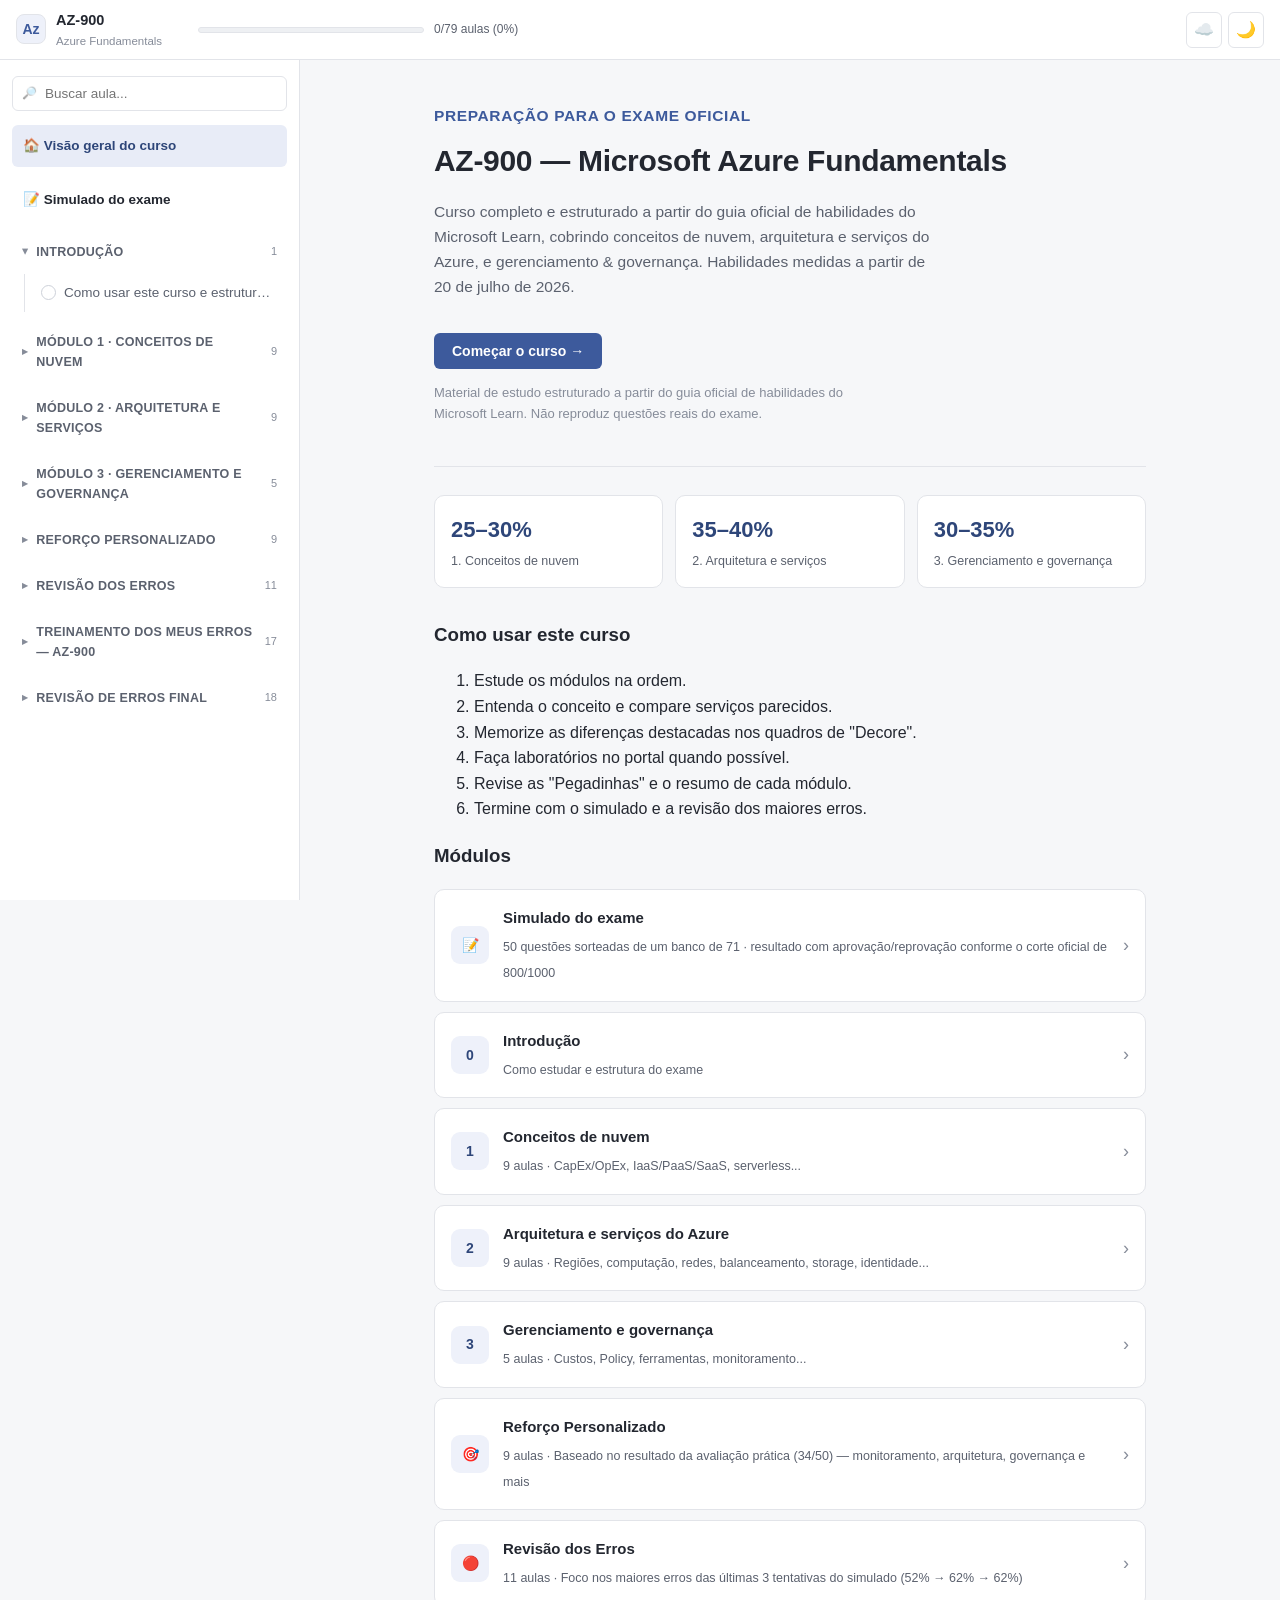
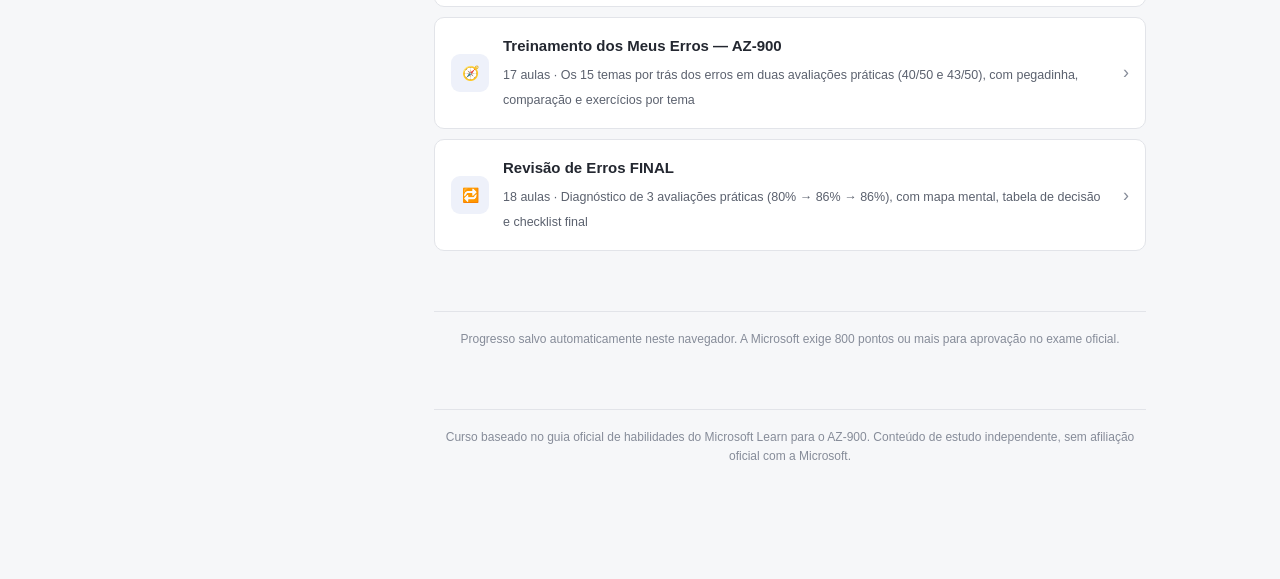
==== commit ec2d0f25: "Substitui Reforço Final por "Revisão de Erros FINAL" Remove o módulo "Reforço Final" (5 aulas) e adi" ====
--- a/index.html
+++ b/index.html
@@ -127,14 +127,14 @@
           <span class="module-info"><h3>Revisão dos Erros</h3><span>11 aulas · Foco nos maiores erros das últimas 3 tentativas do simulado (52% → 62% → 62%)</span></span>
           <span class="module-arrow">›</span>
         </a>
-        <a class="module-card" data-goto="reforco-final-visao-geral">
-          <span class="module-num">🏁</span>
-          <span class="module-info"><h3>Reforço Final</h3><span>5 aulas · Padrões que se repetiram em 3 avaliações práticas (70% → 78% → 76%)</span></span>
-          <span class="module-arrow">›</span>
-        </a>
         <a class="module-card" data-goto="treinamento-erros-visao-geral">
           <span class="module-num">🧭</span>
           <span class="module-info"><h3>Treinamento dos Meus Erros — AZ-900</h3><span>17 aulas · Os 15 temas por trás dos erros em duas avaliações práticas (40/50 e 43/50), com pegadinha, comparação e exercícios por tema</span></span>
+          <span class="module-arrow">›</span>
+        </a>
+        <a class="module-card" data-goto="erros-final-diagnostico">
+          <span class="module-num">🔁</span>
+          <span class="module-info"><h3>Revisão de Erros FINAL</h3><span>18 aulas · Diagnóstico de 3 avaliações práticas (80% → 86% → 86%), com mapa mental, tabela de decisão e checklist final</span></span>
           <span class="module-arrow">›</span>
         </a>
 
@@ -1995,190 +1995,6 @@
         <div class="lesson-footer"></div>
       </article>
 
-      <!-- ============================================================ -->
-      <!-- REFORÇO FINAL                                                  -->
-      <!-- ============================================================ -->
-
-      <article class="lesson" id="reforco-final-visao-geral" data-module="Reforço Final" data-title="Evolução nas 3 avaliações e estratégia final">
-        <p class="eyebrow">Reforço Final</p>
-        <h2>Evolução nas 3 avaliações e estratégia final</h2>
-        <p>Este módulo foi montado a partir da análise de três avaliações práticas completas (50 questões cada), comparando onde os erros se concentraram em cada tentativa.</p>
-
-        <div class="table-wrap table-wrap-wrap-last">
-          <table>
-            <thead><tr><th>Avaliação</th><th>Pontuação</th><th>Acertos</th><th>Maior lacuna identificada</th></tr></thead>
-            <tbody>
-              <tr><td>Avaliação 1</td><td>70%</td><td>35/50</td><td>Ferramentas de monitoramento (Monitor × Advisor × Service Health)</td></tr>
-              <tr><td>Avaliação 2</td><td>78%</td><td>39/50</td><td>Arquitetura e serviços — identidade e conectividade; monitoramento reapareceu</td></tr>
-              <tr><td>Avaliação 3</td><td>76%</td><td>38/50</td><td>Camada de gerenciamento (ARM × Grupo de Recursos × Grupo de Gerenciamento)</td></tr>
-            </tbody>
-          </table>
-        </div>
-
-        <div class="callout callout-warn">
-          <div class="callout-title">⚠️ O padrão que mais importa aqui</div>
-          <p>A confusão entre <strong>Azure Monitor, Azure Advisor e Service Health</strong> foi a maior lacuna da Avaliação 1 — e voltou a aparecer na Avaliação 2, mesmo depois de identificada. Isso não significa que o conteúdo não foi estudado; significa que esse tipo de confusão exige <strong>repetição espaçada</strong> (revisar de novo depois de um tempo), não só uma leitura. O mesmo aconteceu com <strong>ARM × Grupo de Recursos</strong>, que apareceu como erro isolado na Avaliação 1 e voltou como a maior lacuna da Avaliação 3.</p>
-        </div>
-
-        <p>Este módulo foca exatamente nos pontos que <strong>se repetiram entre avaliações diferentes</strong> ou que ainda não tinham sido trabalhados em profundidade no curso: classificação de serviços reais em IaaS/PaaS/SaaS, defesa em profundidade × DDoS, escalabilidade vertical × horizontal, o trio ARM/Grupo de Recursos/Grupo de Gerenciamento, e o troca-troca entre zona de disponibilidade e par de região.</p>
-
-        <div class="callout callout-memo">
-          <div class="callout-title">📌 Estratégia para o tempo que resta</div>
-          <p>Não é sobre aprender conteúdo novo — as três avaliações mostram que o conhecimento geral já está sólido (Conceitos de Nuvem evoluindo bem em todas as tentativas). É sobre <strong>automatizar a distinção</strong> entre serviços com propósitos parecidos, para não hesitar nem trocar as respostas na hora da prova.</p>
-        </div>
-
-        <div class="lesson-footer"></div>
-      </article>
-
-      <article class="lesson" id="reforco-final-classificacao" data-module="Reforço Final" data-title="IaaS × PaaS × SaaS na prática">
-        <p class="eyebrow">Reforço Final</p>
-        <h2>IaaS × PaaS × SaaS na prática</h2>
-        <p>Erro recorrente nas Avaliações 1 e 2: classificar corretamente qual modelo de serviço um recurso real do Azure representa. A regra geral já é conhecida — o problema é aplicá-la a serviços específicos.</p>
-
-        <h3>A regra prática</h3>
-        <ul>
-          <li>Se você gerencia a infraestrutura de rede/VM/sistema operacional <strong>diretamente</strong> → é <strong>IaaS</strong>.</li>
-          <li>Se é um serviço gerenciado onde você só cuida dos <strong>dados e da configuração da aplicação</strong>, sem tocar no sistema operacional por baixo → é <strong>PaaS</strong>.</li>
-          <li>Se é software pronto para uso final, licenciado por assinatura → é <strong>SaaS</strong>.</li>
-        </ul>
-
-        <h3>Aplicando a regra a serviços reais</h3>
-        <div class="table-wrap table-wrap-wrap-last">
-          <table>
-            <thead><tr><th>Serviço</th><th>Modelo</th><th>Por quê</th></tr></thead>
-            <tbody>
-              <tr><td>Redes Virtuais (VNets)</td><td>IaaS</td><td>Recurso de infraestrutura de baixo nível, configurado diretamente pelo cliente.</td></tr>
-              <tr><td>Máquinas Virtuais</td><td>IaaS</td><td>O cliente instala e gerencia o sistema operacional.</td></tr>
-              <tr><td>Banco de Dados SQL do Azure</td><td>PaaS</td><td>A Microsoft gerencia o motor do banco e a infraestrutura; o cliente cuida só do schema e dos dados.</td></tr>
-              <tr><td>Azure App Service</td><td>PaaS</td><td>Plataforma de execução pronta para publicar código, sem gerenciar servidor.</td></tr>
-              <tr><td>Microsoft 365</td><td>SaaS</td><td>Software pronto para uso final, licenciado por assinatura mensal/anual.</td></tr>
-            </tbody>
-          </table>
-        </div>
-
-        <div class="callout callout-warn">
-          <div class="callout-title">⚠️ Pegadinha recorrente</div>
-          <p>É fácil olhar para um serviço gerenciado pela Microsoft (como o Banco de Dados SQL) e pensar "SaaS", só porque a Microsoft cuida de tudo por baixo. O teste certo não é "quem cuida da infraestrutura", e sim "o que sobra pra mim fazer": se ainda sobra desenvolver e configurar uma aplicação em cima, é PaaS — SaaS é quando o produto final já está pronto para o usuário comum usar.</p>
-        </div>
-
-        <div class="callout callout-quiz">
-          <div class="callout-title">🧪 Teste seu conhecimento</div>
-          <p>Responda algumas questões do banco do simulado só sobre este tema, para conferir se você realmente fixou o conteúdo antes de seguir em frente.</p>
-          <button type="button" class="quiz-topico-btn" onclick="abrirQuizTopico('reforco-classificacao','IaaS × PaaS × SaaS na prática','reforco-final-classificacao')">Testar meu conhecimento sobre este tema</button>
-        </div>
-
-        <div class="lesson-footer"></div>
-      </article>
-
-      <article class="lesson" id="reforco-final-fundamentos" data-module="Reforço Final" data-title="Defesa em profundidade × DDoS e Escalabilidade vertical × horizontal">
-        <p class="eyebrow">Reforço Final</p>
-        <h2>Defesa em profundidade × DDoS e Escalabilidade vertical × horizontal</h2>
-        <p>Dois pares de conceitos curtos, mas que apareceram errados em mais de uma avaliação — vale automatizar de vez.</p>
-
-        <h3>Defesa em profundidade × DDoS</h3>
-        <p><strong>Defesa em profundidade (defense in depth)</strong> é uma <strong>estratégia</strong>: usar várias camadas de proteção (rede, identidade, aplicação, dados) para retardar o avanço de um invasor, mesmo que uma camada falhe.</p>
-        <p><strong>DDoS (negação de serviço distribuído)</strong> é um <strong>tipo de ataque</strong> — sobrecarregar um serviço com tráfego até ele parar de responder. Não é uma estratégia de proteção, é a ameaça contra a qual você se protege.</p>
-        <div class="callout callout-warn">
-          <div class="callout-title">⚠️ Pegadinha</div>
-          <p>Se a pergunta descreve "camadas de proteção que retardam um ataque", a resposta é defesa em profundidade — nunca DDoS, que é sempre o nome do ataque, nunca da defesa.</p>
-        </div>
-
-        <h3>Escalabilidade vertical × horizontal</h3>
-        <ul>
-          <li><strong>Escala vertical (scale up):</strong> aumentar a capacidade de <strong>uma única instância</strong> — mais RAM, mais vCPUs na mesma VM.</li>
-          <li><strong>Escala horizontal (scale out):</strong> aumentar a capacidade adicionando <strong>mais instâncias</strong> idênticas — mais VMs, não uma VM maior.</li>
-        </ul>
-        <div class="diagram">Escala vertical   → uma instância maior (mais RAM/CPU)
-Escala horizontal → mais instâncias (a mesma VM, várias vezes)</div>
-        <div class="callout callout-memo">
-          <div class="callout-title">📌 Macete</div>
-          <p>Vertical = "para cima" (a mesma coisa fica maior). Horizontal = "para os lados" (aparecem mais cópias).</p>
-        </div>
-
-        <div class="callout callout-quiz">
-          <div class="callout-title">🧪 Teste seu conhecimento</div>
-          <p>Responda algumas questões do banco do simulado só sobre este tema, para conferir se você realmente fixou o conteúdo antes de seguir em frente.</p>
-          <button type="button" class="quiz-topico-btn" onclick="abrirQuizTopico('reforco-fundamentos','Defesa em profundidade × DDoS e Escalabilidade vertical × horizontal','reforco-final-fundamentos')">Testar meu conhecimento sobre este tema</button>
-        </div>
-
-        <div class="lesson-footer"></div>
-      </article>
-
-      <article class="lesson" id="reforco-final-hierarquia" data-module="Reforço Final" data-title="ARM × Grupo de Recursos × Grupo de Gerenciamento">
-        <p class="eyebrow">Reforço Final</p>
-        <h2>ARM × Grupo de Recursos × Grupo de Gerenciamento</h2>
-        <p>Esta foi a maior lacuna da terceira avaliação — três confusões diferentes envolvendo o mesmo trio de conceitos, todas com o mesmo erro de fundo: tratar o <strong>Azure Resource Manager (ARM)</strong> como se fosse um contêiner, quando na verdade ele é um <strong>serviço</strong>.</p>
-
-        <div class="table-wrap table-wrap-wrap-last">
-          <table>
-            <thead><tr><th>Termo</th><th>O que é</th></tr></thead>
-            <tbody>
-              <tr><td>Azure Resource Manager (ARM)</td><td>O <strong>serviço</strong> de implantação e gerenciamento — a camada de API única por trás de tudo (portal, CLI, PowerShell, SDKs) que processa qualquer solicitação de criar, atualizar ou excluir um recurso.</td></tr>
-              <tr><td>Grupo de recursos</td><td>O <strong>contêiner lógico</strong> onde os recursos relacionados são organizados, implantados e gerenciados como uma unidade.</td></tr>
-              <tr><td>Grupo de gerenciamento</td><td>O <strong>agrupador de assinaturas</strong> — fica acima delas na hierarquia, usado para aplicar políticas e controles de acesso herdados por várias assinaturas de uma vez.</td></tr>
-            </tbody>
-          </table>
-        </div>
-
-        <div class="diagram">Grupos de Gerenciamento (Management Groups)
-   └── Assinaturas (Subscriptions)
-         └── Grupos de Recursos (Resource Groups)
-               └── Recursos (VMs, bancos de dados, storage, etc.)
-
-ARM não aparece nesse desenho — ele é o serviço
-que PROCESSA as solicitações em qualquer nível acima.</div>
-
-        <div class="callout callout-warn">
-          <div class="callout-title">⚠️ Os três erros exatos que já aconteceram</div>
-          <p>1) Achar que ARM é "o contêiner lógico para organizar recursos" — isso é grupo de recursos. 2) Achar que a Microsoft Entra ID é "o serviço de implantação e gerenciamento do Azure" — Entra é identidade, não gerenciamento de recursos; quem faz isso é o ARM. 3) Achar que "grupos de gerenciamento" é a camada que aceita chamadas de qualquer ferramenta/API para criar/atualizar/excluir recursos — isso também é o ARM. Grupos de gerenciamento só organizam assinaturas.</p>
-        </div>
-
-        <div class="callout callout-memo">
-          <div class="callout-title">📌 Frase-chave</div>
-          <p>ARM é a camada única de API por trás de tudo. Ele não é um contêiner, nem um grupo — é o serviço de orquestração que processa as solicitações de gerenciamento de recursos.</p>
-        </div>
-
-        <div class="callout callout-quiz">
-          <div class="callout-title">🧪 Teste seu conhecimento</div>
-          <p>Responda algumas questões do banco do simulado só sobre este tema, para conferir se você realmente fixou o conteúdo antes de seguir em frente.</p>
-          <button type="button" class="quiz-topico-btn" onclick="abrirQuizTopico('revisao-hierarquia','ARM × Grupo de Recursos × Grupo de Gerenciamento','reforco-final-hierarquia')">Testar meu conhecimento sobre este tema</button>
-        </div>
-
-        <div class="lesson-footer"></div>
-      </article>
-
-      <article class="lesson" id="reforco-final-regioes" data-module="Reforço Final" data-title="Zona de disponibilidade × Par de região — o troca-troca">
-        <p class="eyebrow">Reforço Final</p>
-        <h2>Zona de disponibilidade × Par de região — o troca-troca</h2>
-        <p>Na terceira avaliação, esses dois conceitos foram <strong>trocados exatamente entre si</strong> nas duas perguntas em que apareceram — um sinal claro de que os dois nomes estão gravados, mas ligados à definição errada.</p>
-
-        <div class="table-wrap table-wrap-wrap-all">
-          <table>
-            <thead><tr><th>Termo</th><th>Definição</th><th>Escopo</th></tr></thead>
-            <tbody>
-              <tr><td>Zona de disponibilidade</td><td>Datacenters fisicamente separados, com energia, refrigeração e rede independentes</td><td>Dentro da <strong>mesma</strong> região</td></tr>
-              <tr><td>Par de região</td><td>Duas regiões emparelhadas, usadas para replicar recursos e dar continuidade de negócios</td><td><strong>Entre</strong> regiões diferentes</td></tr>
-            </tbody>
-          </table>
-        </div>
-
-        <div class="diagram">Zona de disponibilidade → DENTRO da região (vários datacenters, 1 região)
-Par de região           → ENTRE regiões (2 regiões diferentes, emparelhadas)</div>
-
-        <div class="callout callout-warn">
-          <div class="callout-title">⚠️ Regra prática para não trocar de novo</div>
-          <p>Se a pergunta descreve algo "dentro de uma mesma região" → zona de disponibilidade. Se descreve algo "entre duas regiões" ou "continuidade de negócios em caso de falha regional" → par de região. A palavra que aparece na pergunta geralmente entrega a resposta: "zona" e "região" nunca se misturam no nome do conceito certo.</p>
-        </div>
-
-        <div class="callout callout-quiz">
-          <div class="callout-title">🧪 Teste seu conhecimento</div>
-          <p>Responda algumas questões do banco do simulado só sobre este tema, para conferir se você realmente fixou o conteúdo antes de seguir em frente.</p>
-          <button type="button" class="quiz-topico-btn" onclick="abrirQuizTopico('revisao-regioes','Zona de disponibilidade × Par de região','reforco-final-regioes')">Testar meu conhecimento sobre este tema</button>
-        </div>
-
-        <div class="lesson-footer"></div>
-      </article>
-
       <article class="lesson" id="treinamento-erros-visao-geral" data-module="Treinamento dos Meus Erros — AZ-900" data-title="Visão geral">
         <p class="eyebrow">Treinamento dos Meus Erros — AZ-900</p>
         <h2>Visão geral</h2>
@@ -2241,7 +2057,7 @@
         <p>Uma fintech tem uma VNet no Azure com suas VMs de processamento e usa um Banco de Dados SQL do Azure (PaaS) para armazenar transações. Para garantir que só as VMs daquela VNet consigam acessar o banco — e não qualquer IP da internet — a equipe configura um <strong>Service Endpoint</strong> para o serviço SQL na sub-rede das VMs. Ao mesmo tempo, essa empresa tem uma segunda VNet, usada pelo time de BI, que precisa consultar dados das VMs de produção: para isso, ela cria um <strong>VNet Peering</strong> entre as duas redes. E como a empresa também mantém um datacenter físico com o time financeiro, ela usa <strong>ExpressRoute</strong> para conectar esse datacenter ao Azure de forma privada.</p>
         <div class="callout callout-memo">
           <div class="callout-title">📋 Como a Microsoft cobra isso na prova</div>
-          <p>Enunciados costumam citar: "conectar um serviço do Azure (como um Banco de Dados SQL) a uma rede virtual" → Service Endpoints. "Conectar duas redes virtuais" → Peering. "Conectar um datacenter local ao Azure" → ExpressRoute ou VPN Gateway. "Controlar/filtrar tráfego de entrada e saída" → NSG.</p>
+          <p>Enunciados costumam citar: "conectar um serviço do Azure (como um Banco de Dados SQL) a uma rede virtual" → Service Endpoints.<br>"Conectar duas redes virtuais" → Peering.<br>"Conectar um datacenter local ao Azure" → ExpressRoute ou VPN Gateway.<br>"Controlar/filtrar tráfego de entrada e saída" → NSG.</p>
         </div>
         <div class="callout callout-warn">
           <div class="callout-title">⚠️ Pegadinha que já te pegou</div>
@@ -2249,7 +2065,7 @@
         </div>
         <div class="callout callout-memo">
           <div class="callout-title">🎯 Como identificar a resposta</div>
-          <p>Pergunte, nesta ordem: (1) Um dos lados é um datacenter fora do Azure? → ExpressRoute ou VPN Gateway. (2) Os dois lados são VNets do Azure? → Peering. (3) Um dos lados é um serviço PaaS (SQL DB, Storage, Cosmos DB)? → Service Endpoint. (4) A pergunta é sobre permitir/bloquear tráfego, não sobre conectar? → NSG.</p>
+          <p>Pergunte, nesta ordem:<br>(1) Um dos lados é um datacenter fora do Azure? → ExpressRoute ou VPN Gateway.<br>(2) Os dois lados são VNets do Azure? → Peering.<br>(3) Um dos lados é um serviço PaaS (SQL DB, Storage, Cosmos DB)? → Service Endpoint.<br>(4) A pergunta é sobre permitir/bloquear tráfego, não sobre conectar? → NSG.</p>
         </div>
         <h3>Exercícios</h3>
         <details class="exercicio"><summary>1. Uma empresa quer que sua Storage Account só seja acessível pelas VMs de uma VNet específica, sem exposição pública. O que usar?</summary><p><strong>Resposta:</strong> Service Endpoint.</p></details>
@@ -2287,7 +2103,7 @@
         <p>Uma equipe de operações abre o Azure Advisor no início do mês e recebe recomendações: "3 VMs estão ociosas — considere redimensionar", "esta Storage Account não usa criptografia recomendada", "este banco de dados não tem redundância geográfica configurada". No dia a dia, a mesma equipe configura no Azure Monitor um alerta para disparar um e-mail sempre que a CPU de uma VM crítica ultrapassar 80% por 5 minutos — isso é reação em tempo real, não uma recomendação de configuração.</p>
         <div class="callout callout-memo">
           <div class="callout-title">📋 Como a Microsoft cobra isso na prova</div>
-          <p>"Avalia os recursos e recomenda melhorias de confiabilidade, segurança, desempenho e custo" → Advisor. "Coleta, analisa e alerta com base em métricas" / "gera um alerta se a utilização ultrapassar X%" → Monitor.</p>
+          <p>"Avalia os recursos e recomenda melhorias de confiabilidade, segurança, desempenho e custo" → Advisor.<br>"Coleta, analisa e alerta com base em métricas" / "gera um alerta se a utilização ultrapassar X%" → Monitor.</p>
         </div>
         <div class="callout callout-warn">
           <div class="callout-title">⚠️ Pegadinha que já te pegou</div>
@@ -2295,7 +2111,7 @@
         </div>
         <div class="callout callout-memo">
           <div class="callout-title">🎯 Como identificar a resposta</div>
-          <p>Se a pergunta usa os verbos <strong>recomendar, avaliar, sugerir, melhorar</strong> → Advisor. Se usa <strong>alertar, notificar, monitorar, coletar métricas, detectar anomalia</strong> → Monitor (ou Application Insights, se for especificamente sobre desempenho de aplicações Web).</p>
+          <p>Se a pergunta usa os verbos <strong>recomendar, avaliar, sugerir, melhorar</strong> → Advisor.<br>Se usa <strong>alertar, notificar, monitorar, coletar métricas, detectar anomalia</strong> → Monitor (ou Application Insights, se for especificamente sobre desempenho de aplicações Web).</p>
         </div>
         <h3>Exercícios</h3>
         <details class="exercicio"><summary>1. Qual serviço aponta que uma VM está com tamanho maior do que o necessário e sugere redimensionar para economizar?</summary><p><strong>Resposta:</strong> Azure Advisor.</p></details>
@@ -2336,7 +2152,7 @@
         <p>Uma empresa migra um sistema legado ERP para o Azure "como está" (mesmo SO, mesmas dependências) — ela sobe uma <strong>Máquina Virtual (IaaS)</strong> e continua sendo responsável por aplicar patches do Windows Server. Ao mesmo tempo, essa empresa desenvolve um novo sistema de pedidos: em vez de subir um servidor de banco de dados, ela usa <strong>Azure SQL Database (PaaS)</strong> — nunca precisa fazer patch do motor SQL, nem gerenciar o SO por baixo, só criar tabelas e escrever queries.</p>
         <div class="callout callout-memo">
           <div class="callout-title">📋 Como a Microsoft cobra isso na prova</div>
-          <p>"Qual modelo de serviço é usado pelo Banco de Dados SQL do Azure?" → PaaS. "Você precisa focar em desenvolvimento de apps, não em configurar/gerenciar servidores" → PaaS. "Em qual modelo o cliente gerencia o sistema operacional?" → IaaS. "O que usa o modelo IaaS?" → Máquinas Virtuais do Azure.</p>
+          <p>"Qual modelo de serviço é usado pelo Banco de Dados SQL do Azure?" → PaaS.<br>"Você precisa focar em desenvolvimento de apps, não em configurar/gerenciar servidores" → PaaS.<br>"Em qual modelo o cliente gerencia o sistema operacional?" → IaaS.<br>"O que usa o modelo IaaS?" → Máquinas Virtuais do Azure.</p>
         </div>
         <div class="callout callout-warn">
           <div class="callout-title">⚠️ Pegadinha que já te pegou</div>
@@ -2344,7 +2160,7 @@
         </div>
         <div class="callout callout-memo">
           <div class="callout-title">🎯 Como identificar a resposta</div>
-          <p>Pergunte: "eu preciso fazer login em algum sistema operacional para usar/manter este serviço?" Se sim → IaaS. Se não, e eu só interajo com a aplicação/dados/API → PaaS. Se eu nem sequer preciso configurar nada, só uso o produto pronto → SaaS (fora do escopo direto deste tópico, mas ajuda a eliminar alternativas).</p>
+          <p>Pergunte: "eu preciso fazer login em algum sistema operacional para usar/manter este serviço?"<br>Se sim → IaaS.<br>Se não, e eu só interajo com a aplicação/dados/API → PaaS.<br>Se eu nem sequer preciso configurar nada, só uso o produto pronto → SaaS (fora do escopo direto deste tópico, mas ajuda a eliminar alternativas).</p>
         </div>
         <h3>Exercícios</h3>
         <details class="exercicio"><summary>1. Uma empresa quer rodar um software legado que exige uma versão específica e customizada do Windows Server. Qual modelo?</summary><p><strong>Resposta:</strong> IaaS (Máquina Virtual).</p></details>
@@ -2383,7 +2199,7 @@
         <p>Uma plataforma de streaming implanta servidores de conteúdo em várias regiões do Azure ao redor do mundo para que um usuário no Brasil seja atendido por uma região próxima e não por um datacenter na Europa — isso é <strong>distribuição geográfica</strong>. Já um banco implementa backup contínuo e replicação de seu banco de dados para uma região secundária, de forma que, se a região primária sofrer um desastre, o sistema seja restaurado na região secundária sem perda de dados — isso é <strong>recuperação de desastre</strong>.</p>
         <div class="callout callout-memo">
           <div class="callout-title">📋 Como a Microsoft cobra isso na prova</div>
-          <p>"Permite implantar aplicativos em datacenters regionais em todo o mundo" → Distribuição geográfica. "Backup baseado em nuvem, replicação de dados e distribuição geográfica compõem o quê?" → Um plano de recuperação de desastre (aqui, distribuição geográfica é apenas um dos ingredientes do plano de DR).</p>
+          <p>"Permite implantar aplicativos em datacenters regionais em todo o mundo" → Distribuição geográfica.<br>"Backup baseado em nuvem, replicação de dados e distribuição geográfica compõem o quê?" → Um plano de recuperação de desastre (aqui, distribuição geográfica é apenas um dos ingredientes do plano de DR).</p>
         </div>
         <div class="callout callout-warn">
           <div class="callout-title">⚠️ Pegadinha que já te pegou</div>
@@ -2391,7 +2207,7 @@
         </div>
         <div class="callout callout-memo">
           <div class="callout-title">🎯 Como identificar a resposta</div>
-          <p>Se o enunciado fala em <strong>latência, proximidade do usuário, desempenho global</strong> → distribuição geográfica. Se fala em <strong>falha, desastre, continuidade, backup, restaurar depois de um problema</strong> → recuperação de desastre.</p>
+          <p>Se o enunciado fala em <strong>latência, proximidade do usuário, desempenho global</strong> → distribuição geográfica.<br>Se fala em <strong>falha, desastre, continuidade, backup, restaurar depois de um problema</strong> → recuperação de desastre.</p>
         </div>
         <h3>Exercícios</h3>
         <details class="exercicio"><summary>1. Uma empresa quer que usuários do Japão e da Europa tenham baixa latência ao acessar sua aplicação. O que ela deve implementar?</summary><p><strong>Resposta:</strong> Distribuição geográfica.</p></details>
@@ -2430,7 +2246,7 @@
         <p>Uma equipe de dados precisa rodar um script de processamento em container por 10 minutos, uma vez por dia — ela usa <strong>ACI</strong>, que sobe o container, executa e desliga, sem manter infraestrutura ociosa. Já uma equipe de e-commerce roda dezenas de microsserviços em containers (catálogo, carrinho, pagamento) que precisam escalar de forma independente e se recuperar automaticamente de falhas — ela usa <strong>AKS</strong>.</p>
         <div class="callout callout-memo">
           <div class="callout-title">📋 Como a Microsoft cobra isso na prova</div>
-          <p>"Quais são dois serviços que permitem executar aplicativos em contêineres?" → Instâncias de Contêiner do Azure + AKS. Qualquer menção a "orquestração", "escalonamento de containers" ou "Kubernetes" → AKS.</p>
+          <p>"Quais são dois serviços que permitem executar aplicativos em contêineres?" → Instâncias de Contêiner do Azure + AKS.<br>Qualquer menção a "orquestração", "escalonamento de containers" ou "Kubernetes" → AKS.</p>
         </div>
         <div class="callout callout-warn">
           <div class="callout-title">⚠️ Pegadinha que já te pegou</div>
@@ -2477,7 +2293,7 @@
         <p>Um time de engenharia precisa processar imagens enviadas para uma Storage Account, redimensionando-as automaticamente — eles escrevem uma <strong>Azure Function</strong> em C# que dispara sempre que um novo arquivo chega. Já o time de RH quer que, sempre que um formulário do Microsoft Forms for enviado, os dados sejam automaticamente inseridos em uma planilha do SharePoint e uma notificação seja enviada no Teams — isso vira um <strong>Logic App</strong>, montado visualmente conectando os três serviços, sem uma linha de código.</p>
         <div class="callout callout-memo">
           <div class="callout-title">📋 Como a Microsoft cobra isso na prova</div>
-          <p>"O que você pode usar para executar código em um ambiente sem servidor?" → Azure Functions. Se o enunciado menciona workflows, automação entre serviços, conectores, processos de negócio → Logic Apps.</p>
+          <p>"O que você pode usar para executar código em um ambiente sem servidor?" → Azure Functions.<br>Se o enunciado menciona workflows, automação entre serviços, conectores, processos de negócio → Logic Apps.</p>
         </div>
         <div class="callout callout-warn">
           <div class="callout-title">⚠️ Pegadinha que já te pegou</div>
@@ -2485,7 +2301,7 @@
         </div>
         <div class="callout callout-memo">
           <div class="callout-title">🎯 Como identificar a resposta</div>
-          <p>Pergunta menciona "código", "função", "evento dispara execução de lógica customizada" → Functions. Pergunta menciona "workflow", "conectar serviços", "automatizar processo", "sem escrever código" → Logic Apps.</p>
+          <p>Pergunta menciona "código", "função", "evento dispara execução de lógica customizada" → Functions.<br>Pergunta menciona "workflow", "conectar serviços", "automatizar processo", "sem escrever código" → Logic Apps.</p>
         </div>
         <h3>Exercícios</h3>
         <details class="exercicio"><summary>1. Uma empresa precisa rodar um trecho de código Python sempre que uma mensagem chega a uma fila, pagando apenas pelo tempo de execução. Qual serviço?</summary><p><strong>Resposta:</strong> Azure Functions.</p></details>
@@ -2528,7 +2344,7 @@
         <p>Uma multinacional tem 12 assinaturas do Azure, uma para cada país onde opera. Para garantir que todas sigam a mesma política de "não permitir recursos fora da região Brasil South", a equipe de governança cria um <strong>Management Group</strong> contendo as 12 assinaturas e aplica a política nele — ela se propaga automaticamente para todas. Toda vez que alguém, em qualquer uma dessas assinaturas, cria uma VM pelo Portal, pela CLI ou via um pipeline automatizado, é o <strong>ARM</strong> que recebe e processa essa requisição.</p>
         <div class="callout callout-memo">
           <div class="callout-title">📋 Como a Microsoft cobra isso na prova</div>
-          <p>"Qual camada de gerenciamento aceita solicitações de qualquer ferramenta ou API do Azure e permite criar, atualizar e excluir recursos?" → ARM. "Qual recurso gerencia acesso, políticas e conformidade em várias assinaturas?" → Management Groups.</p>
+          <p>"Qual camada de gerenciamento aceita solicitações de qualquer ferramenta ou API do Azure e permite criar, atualizar e excluir recursos?" → ARM.<br>"Qual recurso gerencia acesso, políticas e conformidade em várias assinaturas?" → Management Groups.</p>
         </div>
         <div class="callout callout-warn">
           <div class="callout-title">⚠️ Pegadinha que já te pegou</div>
@@ -2536,7 +2352,7 @@
         </div>
         <div class="callout callout-memo">
           <div class="callout-title">🎯 Como identificar a resposta</div>
-          <p>Se a pergunta fala em "aceitar requisições", "criar/atualizar/excluir recursos", "camada por onde tudo passa" → ARM. Se fala em "organizar assinaturas", "aplicar política/acesso em várias assinaturas de uma vez" → Management Groups.</p>
+          <p>Se a pergunta fala em "aceitar requisições", "criar/atualizar/excluir recursos", "camada por onde tudo passa" → ARM.<br>Se fala em "organizar assinaturas", "aplicar política/acesso em várias assinaturas de uma vez" → Management Groups.</p>
         </div>
         <h3>Exercícios</h3>
         <details class="exercicio"><summary>1. Toda requisição feita pelo Portal do Azure para criar uma VM passa por qual camada?</summary><p><strong>Resposta:</strong> Azure Resource Manager (ARM).</p></details>
@@ -2579,7 +2395,7 @@
         <p>Uma empresa tem uma assinatura chamada "Produção". Dentro dela, cria um grupo de recursos chamado "rg-loja-online" para agrupar tudo relacionado ao site de vendas: uma VM, uma conta de armazenamento chamada "storage001" e um banco de dados. Se o projeto for descontinuado, a equipe exclui o grupo de recursos inteiro e todos os recursos dentro dele somem juntos — sem precisar apagar um por um.</p>
         <div class="callout callout-memo">
           <div class="callout-title">📋 Como a Microsoft cobra isso na prova</div>
-          <p>"O que é uma conta de Armazenamento do Azure chamada storage001, como exemplo?" → Um recurso. "Quais dois componentes são criados dentro de uma assinatura do Azure?" → Grupos de recursos e recursos.</p>
+          <p>"O que é uma conta de Armazenamento do Azure chamada storage001, como exemplo?" → Um recurso.<br>"Quais dois componentes são criados dentro de uma assinatura do Azure?" → Grupos de recursos e recursos.</p>
         </div>
         <div class="callout callout-warn">
           <div class="callout-title">⚠️ Pegadinha que já te pegou</div>
@@ -2587,7 +2403,7 @@
         </div>
         <div class="callout callout-memo">
           <div class="callout-title">🎯 Como identificar a resposta</div>
-          <p>Se o exemplo dado é um item técnico específico (uma VM, um storage, um banco) → é um recurso. Se a pergunta fala em cobrança, limites de cota ou "onde a organização é dona da conta" → é uma subscription. Se fala em "agrupar recursos relacionados" → é um resource group.</p>
+          <p>Se o exemplo dado é um item técnico específico (uma VM, um storage, um banco) → é um recurso.<br>Se a pergunta fala em cobrança, limites de cota ou "onde a organização é dona da conta" → é uma subscription.<br>Se fala em "agrupar recursos relacionados" → é um resource group.</p>
         </div>
         <h3>Exercícios</h3>
         <details class="exercicio"><summary>1. Uma VNet chamada "vnet-prod" é um exemplo de quê?</summary><p><strong>Resposta:</strong> Um recurso.</p></details>
@@ -2633,7 +2449,7 @@
         </div>
         <div class="callout callout-memo">
           <div class="callout-title">🎯 Como identificar a resposta</div>
-          <p>Se a pergunta menciona "desastre", "site primário indisponível", "geografia" → Region Pairs. Se menciona "falha de datacenter", "alta disponibilidade dentro da região" → Availability Zones.</p>
+          <p>Se a pergunta menciona "desastre", "site primário indisponível", "geografia" → Region Pairs.<br>Se menciona "falha de datacenter", "alta disponibilidade dentro da região" → Availability Zones.</p>
         </div>
         <h3>Exercícios</h3>
         <details class="exercicio"><summary>1. Uma aplicação precisa continuar disponível mesmo se um datacenter específico da região falhar. O que usar?</summary><p><strong>Resposta:</strong> Availability Zones.</p></details>
@@ -2677,7 +2493,7 @@
         </div>
         <div class="callout callout-memo">
           <div class="callout-title">🎯 Como identificar a resposta</div>
-          <p>Se a pergunta fala em "sincronizar", "AD local", "criar identidade híbrida" → Microsoft Entra Connect. Se fala em "exigir MFA", "bloquear acesso de determinado local/dispositivo" → Conditional Access.</p>
+          <p>Se a pergunta fala em "sincronizar", "AD local", "criar identidade híbrida" → Microsoft Entra Connect.<br>Se fala em "exigir MFA", "bloquear acesso de determinado local/dispositivo" → Conditional Access.</p>
         </div>
         <h3>Exercícios</h3>
         <details class="exercicio"><summary>1. Uma empresa quer que os mesmos usuários e senhas do AD local funcionem também na nuvem. O que configurar?</summary><p><strong>Resposta:</strong> Microsoft Entra Connect (sincronização).</p></details>
@@ -2716,7 +2532,7 @@
         <p>Uma empresa configura uma política de Acesso Condicional que exige autenticação multifator sempre que um funcionário tentar acessar o Microsoft 365 a partir de fora do escritório (fora do intervalo de IPs corporativos) — se o login for feito de dentro do escritório, o MFA não é exigido; se for de fora, o Entra ID pede o segundo fator antes de liberar o acesso.</p>
         <div class="callout callout-memo">
           <div class="callout-title">📋 Como a Microsoft cobra isso na prova</div>
-          <p>"O que você pode usar para garantir que os usuários se autentiquem usando MFA ao tentarem entrar de um local específico?" → Acesso Condicional. "O que garante que usuários só acessem apps de dispositivos compatíveis?" → Acesso Condicional.</p>
+          <p>"O que você pode usar para garantir que os usuários se autentiquem usando MFA ao tentarem entrar de um local específico?" → Acesso Condicional.<br>"O que garante que usuários só acessem apps de dispositivos compatíveis?" → Acesso Condicional.</p>
         </div>
         <div class="callout callout-warn">
           <div class="callout-title">⚠️ Pegadinha que já te pegou</div>
@@ -2724,7 +2540,7 @@
         </div>
         <div class="callout callout-memo">
           <div class="callout-title">🎯 Como identificar a resposta</div>
-          <p>A regra fixa: Conditional Access decide as condições de acesso (login). Se a pergunta menciona MFA, dispositivo, localização, risco de login → é sempre Conditional Access.</p>
+          <p>A regra fixa: Conditional Access decide as condições de acesso (login).<br>Se a pergunta menciona MFA, dispositivo, localização, risco de login → é sempre Conditional Access.</p>
         </div>
         <h3>Exercícios</h3>
         <details class="exercicio"><summary>1. Uma empresa quer bloquear o login em aplicativos corporativos vindos de países fora da sua lista de operação. O que usar?</summary><p><strong>Resposta:</strong> Acesso Condicional.</p></details>
@@ -2769,7 +2585,7 @@
         </div>
         <div class="callout callout-memo">
           <div class="callout-title">🎯 Como identificar a resposta</div>
-          <p>Se a pergunta fala em "gerenciar recursos", "permissões", "função", "quem pode editar/excluir" → RBAC. Se fala em "MFA", "localização", "dispositivo", "condição para logar" → Conditional Access.</p>
+          <p>Se a pergunta fala em "gerenciar recursos", "permissões", "função", "quem pode editar/excluir" → RBAC.<br>Se fala em "MFA", "localização", "dispositivo", "condição para logar" → Conditional Access.</p>
         </div>
         <h3>Exercícios</h3>
         <details class="exercicio"><summary>1. Um usuário precisa poder criar e excluir recursos apenas dentro de um Resource Group específico, sem acesso ao resto da assinatura. O que configurar?</summary><p><strong>Resposta:</strong> Uma atribuição de função RBAC com escopo no Resource Group específico.</p></details>
@@ -2815,7 +2631,7 @@
         </div>
         <div class="callout callout-memo">
           <div class="callout-title">🎯 Como identificar a resposta</div>
-          <p>Se a pergunta fala em "antes de implantar", "estimar", "planejar arquitetura" → Calculadora de Preços. Se fala em "orçamento", "acompanhar gasto", "relatório de consumo", "prever uso futuro com base no histórico" → Cost Management + Billing.</p>
+          <p>Se a pergunta fala em "antes de implantar", "estimar", "planejar arquitetura" → Calculadora de Preços.<br>Se fala em "orçamento", "acompanhar gasto", "relatório de consumo", "prever uso futuro com base no histórico" → Cost Management + Billing.</p>
         </div>
         <h3>Exercícios</h3>
         <details class="exercicio"><summary>1. Uma empresa quer saber, antes de criar qualquer recurso, quanto vai custar uma arquitetura com 5 VMs e um banco de dados. O que usar?</summary><p><strong>Resposta:</strong> Calculadora de Preços do Azure.</p></details>
@@ -2861,7 +2677,7 @@
         </div>
         <div class="callout callout-memo">
           <div class="callout-title">🎯 Como identificar a resposta</div>
-          <p>Se a pergunta menciona "sem mover/alterar o local dos recursos" → Tags. Se menciona "isolamento", "fatura separada", "limites de cota independentes" → Subscriptions.</p>
+          <p>Se a pergunta menciona "sem mover/alterar o local dos recursos" → Tags.<br>Se menciona "isolamento", "fatura separada", "limites de cota independentes" → Subscriptions.</p>
         </div>
         <h3>Exercícios</h3>
         <details class="exercicio"><summary>1. Uma empresa quer acompanhar o custo de um projeto específico que usa recursos espalhados por vários grupos de recursos, sem reorganizá-los. O que usar?</summary><p><strong>Resposta:</strong> Tags de recurso.</p></details>
@@ -2899,7 +2715,7 @@
         <p>Uma empresa sabe que vai manter 20 VMs de produção rodando 24 horas por dia, 365 dias por ano, pelos próximos três anos — ela compra <strong>Reservas do Azure</strong> para essas VMs e reduz significativamente o custo comparado ao pagamento sob demanda. Ao mesmo tempo, essa mesma empresa configura um <strong>alerta no Azure Monitor</strong> para ser notificada por e-mail sempre que a CPU de qualquer uma dessas VMs ultrapassar 80% por mais de 5 minutos — isso não afeta o preço, só avisa a operação de um possível problema.</p>
         <div class="callout callout-memo">
           <div class="callout-title">📋 Como a Microsoft cobra isso na prova</div>
-          <p>"Sua organização planeja implantar várias VMs de produção com uso consistente de recursos ao longo do ano. O que minimiza custos sem reduzir a funcionalidade?" → Reservas do Azure. "Qual serviço do Azure pode gerar um alerta se a utilização da VM for superior a 80% por cinco minutos?" → Azure Monitor.</p>
+          <p>"Sua organização planeja implantar várias VMs de produção com uso consistente de recursos ao longo do ano. O que minimiza custos sem reduzir a funcionalidade?" → Reservas do Azure.<br>"Qual serviço do Azure pode gerar um alerta se a utilização da VM for superior a 80% por cinco minutos?" → Azure Monitor.</p>
         </div>
         <div class="callout callout-warn">
           <div class="callout-title">⚠️ Pegadinha que já te pegou</div>
@@ -2907,7 +2723,7 @@
         </div>
         <div class="callout callout-memo">
           <div class="callout-title">🎯 Como identificar a resposta</div>
-          <p>Se a pergunta fala em "reduzir custo", "uso previsível/constante", "comprometer-se por período" → Reservations. Se fala em "notificar", "alertar", "métrica ultrapassar um valor" → Monitor Alerts.</p>
+          <p>Se a pergunta fala em "reduzir custo", "uso previsível/constante", "comprometer-se por período" → Reservations.<br>Se fala em "notificar", "alertar", "métrica ultrapassar um valor" → Monitor Alerts.</p>
         </div>
         <h3>Exercícios</h3>
         <details class="exercicio"><summary>1. Uma empresa vai manter um banco de dados rodando o ano todo, sem previsão de parar, e quer o menor custo possível sem perder funcionalidade. O que usar?</summary><p><strong>Resposta:</strong> Azure Reservations.</p></details>
@@ -2943,6 +2759,736 @@
         <p class="sim-footnote">Material construído a partir da análise dos erros nas duas avaliações práticas AZ-900 do Microsoft Learn (40/50 e 43/50).</p>
         <div class="lesson-footer"></div>
       </article>
+      <article class="lesson" id="erros-final-diagnostico" data-module="Revisão de Erros FINAL" data-title="Diagnóstico do seu desempenho">
+        <p class="eyebrow">Revisão de Erros FINAL</p>
+        <h2>Diagnóstico do seu desempenho</h2>
+        <p>Base: três avaliações práticas do Microsoft Learn, realizadas em 27/08/2026.</p>
+        <div class="table-wrap table-wrap-wrap-last">
+          <table>
+            <thead><tr><th>Tentativa</th><th>Acertos</th><th>Erros</th><th>Aproveitamento</th></tr></thead>
+            <tbody>
+              <tr><td>1</td><td>40/50</td><td>10</td><td>80%</td></tr>
+              <tr><td>2</td><td>43/50</td><td>7</td><td>86%</td></tr>
+              <tr><td>3</td><td>43/50</td><td>7</td><td>86%</td></tr>
+            </tbody>
+          </table>
+        </div>
+        <p>Você já está atingindo a nota mínima de aprovação nos simulados, mas o mais importante é que <strong>alguns erros se repetiram</strong>. O problema principal não parece ser falta geral de conhecimento sobre Azure — o padrão mostra principalmente <strong>confusão entre serviços que possuem funções parecidas ou nomes que podem induzir ao erro</strong>.</p>
+        <h3>Prioridade dos estudos</h3>
+        <ul>
+          <li>1. Service Endpoints × Peering</li>
+          <li>2. Azure Advisor × Azure Monitor</li>
+          <li>3. Acesso Condicional × RBAC</li>
+          <li>4. Zonas de Disponibilidade × Pares de Região</li>
+          <li>5. Tags × Assinaturas</li>
+          <li>6. Microsoft Entra Connect</li>
+          <li>7. Logic Apps × Azure Functions × serviços de contêiner</li>
+          <li>8. IaaS × PaaS</li>
+          <li>9. Gerenciamento de Custos × TCO</li>
+          <li>10. Reservas do Azure</li>
+          <li>11. ARM × Grupos de Gerenciamento</li>
+          <li>12. Azure Arc</li>
+          <li>13. Distribuição geográfica × Recuperação de desastre</li>
+          <li>14. Recurso × Assinatura</li>
+          <li>15. Gateway de Rede Local × Route Filter</li>
+        </ul>
+        <div class="callout callout-memo">
+          <div class="callout-title">📌 Os sete primeiros</div>
+          <p>Os sete primeiros são os mais importantes porque apareceram repetidamente nas três tentativas.</p>
+        </div>
+        <div class="lesson-footer"></div>
+      </article>
+
+      <article class="lesson" id="erros-final-endpoints-peering" data-module="Revisão de Erros FINAL" data-title="Service Endpoints × Peering">
+        <p class="eyebrow">Revisão de Erros FINAL</p>
+        <h2>Service Endpoints × Peering</h2>
+        <div class="callout callout-warn">
+          <div class="callout-title">⚠️ Seu erro</div>
+          <p>Você respondeu <strong>Peering</strong> nas três tentativas para uma pergunta sobre conectar um recurso como Azure SQL Database a uma VNet. Esse é o seu erro mais importante.</p>
+        </div>
+        <div class="callout callout-memo">
+          <div class="callout-title">📌 Regra que você precisa decorar</div>
+          <p>Peering conecta VNet com VNet.<br>Service Endpoint conecta VNet com serviço do Azure.</p>
+        </div>
+        <h3>Azure Virtual Network (VNet)</h3>
+        <p>Uma VNet é uma rede privada lógica dentro do Azure. Ela permite que recursos como máquinas virtuais, bancos de dados, aplicações e serviços de rede se comuniquem de maneira controlada.</p>
+        <h3>VNet Peering</h3>
+        <p>O <strong>VNet Peering</strong> conecta duas redes virtuais.</p>
+        <div class="diagram">VNet A
+   │
+   │ Peering
+   │
+VNet B</div>
+        <p>Imagine VNet-Prod e VNet-Desenvolvimento. Se você precisa permitir comunicação entre essas duas VNets, pense em <strong>PEERING</strong>. Palavra-chave da prova: <strong>VNet → VNet = Peering</strong>.</p>
+        <h3>Service Endpoint</h3>
+        <p>O <strong>Service Endpoint</strong> permite integrar uma VNet com determinados serviços do Azure.</p>
+        <div class="diagram">VNet
+ │
+ │ Service Endpoint
+ ▼
+Azure SQL Database</div>
+        <p>Nesse caso, você não está conectando duas VNets — está permitindo que recursos da VNet acessem um serviço do Azure de forma integrada. Palavra-chave da prova: <strong>VNet → serviço Azure = Service Endpoint</strong>.</p>
+        <h3>Comparação rápida</h3>
+        <div class="table-wrap table-wrap-wrap-last">
+          <table>
+            <thead><tr><th>Situação</th><th>Resposta</th></tr></thead>
+            <tbody>
+              <tr><td>VNet → VNet</td><td>Peering</td></tr>
+              <tr><td>VNet → Azure SQL Database</td><td>Service Endpoint</td></tr>
+              <tr><td>Rede local → Azure</td><td>VPN Gateway / ExpressRoute, conforme o cenário</td></tr>
+              <tr><td>Controlar tráfego de entrada/saída</td><td>NSG</td></tr>
+            </tbody>
+          </table>
+        </div>
+        <div class="callout callout-warn">
+          <div class="callout-title">⚠️ Pegadinha</div>
+          <p>A questão pode mencionar: "conectar recursos do Azure, como Azure SQL Database, a uma rede virtual". Não escolha Peering só porque aparece a palavra "rede".</p>
+          <p>Pergunte: estou conectando duas VNets? Sim → Peering. Não, estou integrando um serviço Azure com uma VNet → Service Endpoint.</p>
+        </div>
+        <div class="lesson-footer"></div>
+      </article>
+
+      <article class="lesson" id="erros-final-advisor-monitor" data-module="Revisão de Erros FINAL" data-title="Azure Advisor × Azure Monitor">
+        <p class="eyebrow">Revisão de Erros FINAL</p>
+        <h2>Azure Advisor × Azure Monitor</h2>
+        <div class="callout callout-warn">
+          <div class="callout-title">⚠️ Seu erro</div>
+          <p>Você confundiu esses dois serviços várias vezes, inclusive <strong>trocando uma resposta pela outra</strong>. Essa é outra prioridade alta.</p>
+        </div>
+        <div class="callout callout-memo">
+          <div class="callout-title">📌 Regra principal</div>
+          <p>Advisor = recomendações. Monitor = monitoramento.<br>Advisor diz o que você deveria melhorar. Monitor mostra o que está acontecendo.</p>
+        </div>
+        <h3>Azure Advisor</h3>
+        <p>O Azure Advisor analisa seus recursos e fornece recomendações sobre confiabilidade, segurança, desempenho, custo e excelência operacional. Imagine o Azure dizer: "Sua VM está subutilizada. Considere reduzir o tamanho para economizar." Isso é característica do <strong>Azure Advisor</strong>. Palavra-chave: <strong>RECOMENDAÇÃO = ADVISOR</strong>.</p>
+        <h3>Azure Monitor</h3>
+        <p>O Azure Monitor é utilizado para coletar métricas, coletar logs, analisar dados, criar alertas e acompanhar o desempenho dos recursos. Exemplo: "Envie um alerta quando a CPU da VM ficar acima de 80% durante cinco minutos." Resposta: <strong>Azure Monitor</strong>. Palavra-chave: <strong>MÉTRICA / LOG / ALERTA = MONITOR</strong>.</p>
+        <h3>Comparação</h3>
+        <div class="table-wrap table-wrap-wrap-last">
+          <table>
+            <thead><tr><th>Pergunta</th><th>Serviço</th></tr></thead>
+            <tbody>
+              <tr><td>Qual serviço recomenda melhorias?</td><td>Azure Advisor</td></tr>
+              <tr><td>Qual serviço monitora métricas?</td><td>Azure Monitor</td></tr>
+              <tr><td>Qual pode recomendar economia de custos?</td><td>Azure Advisor</td></tr>
+              <tr><td>Qual gera alertas baseados em métricas?</td><td>Azure Monitor</td></tr>
+              <tr><td>Qual analisa recursos e apresenta recomendações?</td><td>Azure Advisor</td></tr>
+              <tr><td>Qual coleta logs?</td><td>Azure Monitor</td></tr>
+            </tbody>
+          </table>
+        </div>
+        <div class="callout callout-memo">
+          <div class="callout-title">🎯 Técnica para a prova</div>
+          <p>Se a pergunta usar "recomenda", "melhorias", "otimização" → Advisor.</p>
+          <p>Se usar "monitorar", "métrica", "log", "alerta", "CPU", "utilização" → Monitor.</p>
+        </div>
+        <div class="lesson-footer"></div>
+      </article>
+
+      <article class="lesson" id="erros-final-conditional-rbac" data-module="Revisão de Erros FINAL" data-title="Acesso Condicional × RBAC">
+        <p class="eyebrow">Revisão de Erros FINAL</p>
+        <h2>Acesso Condicional × RBAC</h2>
+        <div class="callout callout-warn">
+          <div class="callout-title">⚠️ Seu erro</div>
+          <p>Você errou essa questão duas vezes com a mesma resposta.</p>
+        </div>
+        <div class="callout callout-memo">
+          <div class="callout-title">📌 Regra principal</div>
+          <p>Acesso Condicional = como/quando alguém pode entrar.<br>RBAC = o que alguém pode fazer depois de ter acesso.</p>
+        </div>
+        <h3>Acesso Condicional</h3>
+        <p>O Microsoft Entra Conditional Access pode utilizar sinais como localização, dispositivo, aplicativo, identidade e risco, e tomar decisões como exigir MFA, bloquear acesso, permitir acesso ou exigir condições adicionais.</p>
+        <p>Exemplo: "Usuários que acessarem de determinada localização devem utilizar MFA." Resposta: <strong>Acesso Condicional</strong>, porque a questão fala de autenticação + condição + localização + MFA.</p>
+        <h3>Azure RBAC</h3>
+        <p>RBAC significa <strong>Role-Based Access Control</strong>. Ele controla permissões sobre recursos. Exemplo: João pode visualizar uma VM, mas não pode excluí-la — isso é RBAC. Outro exemplo: Maria pode administrar recursos dentro de determinado grupo de recursos — também é RBAC.</p>
+        <h3>Comparação</h3>
+        <div class="table-wrap table-wrap-wrap-last">
+          <table>
+            <thead><tr><th>Cenário</th><th>Resposta</th></tr></thead>
+            <tbody>
+              <tr><td>Exigir MFA em determinada localização</td><td>Acesso Condicional</td></tr>
+              <tr><td>Bloquear login dependendo do local</td><td>Acesso Condicional</td></tr>
+              <tr><td>Permitir login somente em determinadas condições</td><td>Acesso Condicional</td></tr>
+              <tr><td>Permitir usuário iniciar VM</td><td>RBAC</td></tr>
+              <tr><td>Permitir usuário administrar recurso</td><td>RBAC</td></tr>
+              <tr><td>Controlar permissões em recursos</td><td>RBAC</td></tr>
+            </tbody>
+          </table>
+        </div>
+        <div class="callout callout-memo">
+          <div class="callout-title">📌 Frase para decorar</div>
+          <p>Conditional Access controla o acesso. RBAC controla as permissões.</p>
+        </div>
+        <div class="lesson-footer"></div>
+      </article>
+
+      <article class="lesson" id="erros-final-zonas-pares" data-module="Revisão de Erros FINAL" data-title="Zonas de Disponibilidade × Pares de Região">
+        <p class="eyebrow">Revisão de Erros FINAL</p>
+        <h2>Zonas de Disponibilidade × Pares de Região</h2>
+        <div class="callout callout-warn">
+          <div class="callout-title">⚠️ Seu erro</div>
+          <p>Você errou essa comparação em <strong>direções opostas</strong>, o que mostra que precisa entender a arquitetura em vez de apenas decorar os nomes.</p>
+        </div>
+        <div class="callout callout-memo">
+          <div class="callout-title">📌 Regra principal</div>
+          <p>Zona de disponibilidade = dentro da mesma região.<br>Par de região = entre regiões.</p>
+        </div>
+        <h3>Zonas de Disponibilidade</h3>
+        <p>Uma região do Azure pode possuir várias zonas de disponibilidade. Elas são datacenters fisicamente separados, com infraestrutura independente de energia, refrigeração e rede.</p>
+        <div class="diagram">REGIÃO AZURE
+
+┌─────────────┐
+│ Zona 1      │
+│ Datacenter  │
+└─────────────┘
+
+┌─────────────┐
+│ Zona 2      │
+│ Datacenter  │
+└─────────────┘
+
+┌─────────────┐
+│ Zona 3      │
+│ Datacenter  │
+└─────────────┘</div>
+        <p>Tudo isso ainda está dentro da <strong>mesma região</strong>. Palavra-chave: <strong>MESMA REGIÃO = ZONAS</strong>.</p>
+        <h3>Pares de Região</h3>
+        <div class="diagram">Região A
+   │
+   │ replicação
+   ▼
+Região B</div>
+        <p>O objetivo é aumentar a resiliência entre regiões geográficas — especialmente importante para cenários de continuidade de negócios e recuperação de desastre. Palavra-chave: <strong>ENTRE REGIÕES = PAR DE REGIÃO</strong>.</p>
+        <h3>Comparação</h3>
+        <div class="table-wrap table-wrap-wrap-last">
+          <table>
+            <thead><tr><th>Cenário</th><th>Resposta</th></tr></thead>
+            <tbody>
+              <tr><td>Datacenters separados dentro da mesma região</td><td>Zonas de disponibilidade</td></tr>
+              <tr><td>Proteção contra falha de um datacenter</td><td>Zonas de disponibilidade</td></tr>
+              <tr><td>Replicação para outra região</td><td>Pares de região</td></tr>
+              <tr><td>Continuidade entre regiões</td><td>Pares de região</td></tr>
+              <tr><td>Desastre que afeta uma região inteira</td><td>Pares de região</td></tr>
+            </tbody>
+          </table>
+        </div>
+        <div class="callout callout-memo">
+          <div class="callout-title">🎯 Macete</div>
+          <p>Zona = perto. Par de região = longe.</p>
+        </div>
+        <div class="lesson-footer"></div>
+      </article>
+
+      <article class="lesson" id="erros-final-tags-assinaturas" data-module="Revisão de Erros FINAL" data-title="Tags × Assinaturas">
+        <p class="eyebrow">Revisão de Erros FINAL</p>
+        <h2>Tags × Assinaturas</h2>
+        <div class="callout callout-warn">
+          <div class="callout-title">⚠️ Seu erro</div>
+          <p>Você respondeu <strong>assinaturas</strong> quando a questão queria associar custos a grupos diferentes sem mover recursos.</p>
+        </div>
+        <div class="callout callout-memo">
+          <div class="callout-title">📌 Regra</div>
+          <p>Tags servem para categorizar e organizar recursos.<br>Assinaturas são contêineres de cobrança e gerenciamento.</p>
+        </div>
+        <h3>Tags</h3>
+        <p>Tags são pares de chave/valor.</p>
+        <div class="diagram">Ambiente = Produção
+Departamento = Financeiro
+Projeto = SistemaX
+CentroCusto = 123</div>
+        <p>Você pode usar essas informações para organizar e categorizar recursos. Cenário clássico da prova: "Associar custos de recursos a grupos diferentes sem mover os recursos." Pense: <strong>TAGS</strong>.</p>
+        <h3>Assinaturas</h3>
+        <p>Uma assinatura fornece um limite de gerenciamento e cobrança. Ela contém recursos.</p>
+        <div class="diagram">Assinatura
+│
+├── VM
+├── Storage Account
+├── VNet
+└── Banco de dados</div>
+        <p>Mover um recurso para outra assinatura é uma mudança estrutural. Se a questão quer apenas <strong>classificar/categorizar custos</strong>, pense em <strong>tags</strong>.</p>
+        <div class="lesson-footer"></div>
+      </article>
+
+      <article class="lesson" id="erros-final-entra-connect" data-module="Revisão de Erros FINAL" data-title="Microsoft Entra Connect">
+        <p class="eyebrow">Revisão de Erros FINAL</p>
+        <h2>Microsoft Entra Connect</h2>
+        <div class="callout callout-warn">
+          <div class="callout-title">⚠️ Seu erro</div>
+          <p>Você errou essa questão duas vezes e apresentou respostas diferentes. A pergunta falava em "criar identidades híbridas" — a palavra mais importante é <strong>HÍBRIDA</strong>.</p>
+        </div>
+        <h3>O que é identidade híbrida?</h3>
+        <p>Imagine uma empresa que possui um AD DS local, sincronizado com o Microsoft Entra ID:</p>
+        <div class="diagram">AD DS local
+     │
+     │ sincronização
+     ▼
+Microsoft Entra ID</div>
+        <p>Os usuários existem no ambiente local e precisam ser sincronizados para o Microsoft Entra. Nesse cenário, entra o <strong>Microsoft Entra Connect</strong>.</p>
+        <h3>O que lembrar</h3>
+        <p>Microsoft Entra Connect é utilizado para sincronizar identidades do ambiente local com o Microsoft Entra. Pode fazer parte de cenários envolvendo identidade híbrida, sincronização de usuários, autenticação integrada e ambientes locais + Azure.</p>
+        <div class="callout callout-memo">
+          <div class="callout-title">📌 Palavra-chave</div>
+          <p>AD local + Microsoft Entra = Entra Connect</p>
+        </div>
+        <div class="lesson-footer"></div>
+      </article>
+
+      <article class="lesson" id="erros-final-logicapps-functions-containers" data-module="Revisão de Erros FINAL" data-title="Logic Apps × Azure Functions × Containers">
+        <p class="eyebrow">Revisão de Erros FINAL</p>
+        <h2>Logic Apps × Azure Functions × Containers</h2>
+        <div class="callout callout-warn">
+          <div class="callout-title">⚠️ Seu erro</div>
+          <p>Você marcou Logic Apps em dois contextos diferentes. Isso mostra uma confusão entre três conceitos.</p>
+        </div>
+        <h3>Azure Logic Apps</h3>
+        <p>Logic Apps é utilizado para criar <strong>fluxos de trabalho e automações</strong>.</p>
+        <div class="diagram">Receber e-mail
+      ↓
+Verificar anexo
+      ↓
+Salvar arquivo
+      ↓
+Enviar notificação</div>
+        <p>Você trabalha com conectores e workflows. Palavra-chave: <strong>Workflow / automação = Logic Apps</strong>.</p>
+        <h3>Azure Functions</h3>
+        <p>Azure Functions permite executar <strong>código sem precisar gerenciar a infraestrutura tradicional</strong>.</p>
+        <div class="diagram">Evento
+  ↓
+Azure Function
+  ↓
+Executa código</div>
+        <p>Palavra-chave: <strong>Código serverless = Azure Functions</strong>.</p>
+        <h3>Azure Container Instances (ACI) e AKS</h3>
+        <p>ACI executa contêineres no Azure — palavra-chave: <strong>Contêiner simples = ACI</strong>. AKS é um serviço gerenciado de Kubernetes para orquestração de contêineres — palavra-chave: <strong>Kubernetes / orquestração = AKS</strong>.</p>
+        <h3>Comparação definitiva</h3>
+        <div class="table-wrap table-wrap-wrap-last">
+          <table>
+            <thead><tr><th>Serviço</th><th>Principal função</th></tr></thead>
+            <tbody>
+              <tr><td>Logic Apps</td><td>Workflows e automação</td></tr>
+              <tr><td>Azure Functions</td><td>Executar código serverless</td></tr>
+              <tr><td>ACI</td><td>Executar contêineres</td></tr>
+              <tr><td>AKS</td><td>Orquestrar contêineres com Kubernetes</td></tr>
+            </tbody>
+          </table>
+        </div>
+        <div class="callout callout-warn">
+          <div class="callout-title">⚠️ Pegadinha</div>
+          <p>Se a pergunta disser "executar código em ambiente sem servidor" → Azure Functions.</p>
+          <p>Se disser "criar fluxo de trabalho automatizado" → Logic Apps.</p>
+          <p>Se disser "executar aplicativos em contêineres" → ACI / AKS.</p>
+        </div>
+        <div class="lesson-footer"></div>
+      </article>
+
+      <article class="lesson" id="erros-final-iaas-paas" data-module="Revisão de Erros FINAL" data-title="IaaS × PaaS — Azure SQL Database">
+        <p class="eyebrow">Revisão de Erros FINAL</p>
+        <h2>IaaS × PaaS — Azure SQL Database</h2>
+        <div class="callout callout-warn">
+          <div class="callout-title">⚠️ Seu erro</div>
+          <p>Você classificou Azure SQL Database como IaaS. Isso está errado — Azure SQL Database é um serviço <strong>PaaS (Platform as a Service)</strong>.</p>
+        </div>
+        <h3>O que significa PaaS?</h3>
+        <p>No PaaS, o Azure gerencia grande parte da infraestrutura subjacente. Você concentra-se principalmente na utilização do serviço.</p>
+        <div class="diagram">Você
+ ↓
+Banco de dados
+
+Azure gerencia:
+- infraestrutura
+- hardware
+- sistema operacional
+- manutenção da plataforma</div>
+        <div class="callout callout-memo">
+          <div class="callout-title">📌 Regra</div>
+          <p>Azure SQL Database = PaaS</p>
+        </div>
+        <h3>Comparação</h3>
+        <div class="table-wrap table-wrap-wrap-last">
+          <table>
+            <thead><tr><th>Modelo</th><th>Exemplo</th></tr></thead>
+            <tbody>
+              <tr><td>IaaS</td><td>Azure Virtual Machines</td></tr>
+              <tr><td>PaaS</td><td>Azure SQL Database</td></tr>
+              <tr><td>PaaS</td><td>App Service</td></tr>
+              <tr><td>Serverless</td><td>Azure Functions</td></tr>
+              <tr><td>SaaS</td><td>Microsoft 365</td></tr>
+            </tbody>
+          </table>
+        </div>
+        <div class="lesson-footer"></div>
+      </article>
+
+      <article class="lesson" id="erros-final-custos-tco" data-module="Revisão de Erros FINAL" data-title="Gerenciamento de Custos × TCO">
+        <p class="eyebrow">Revisão de Erros FINAL</p>
+        <h2>Gerenciamento de Custos × TCO</h2>
+        <div class="callout callout-warn">
+          <div class="callout-title">⚠️ Seu erro</div>
+          <p>Você confundiu o <strong>Gerenciamento de Custos</strong> com a <strong>Calculadora de TCO</strong>.</p>
+        </div>
+        <h3>TCO</h3>
+        <p>TCO significa <strong>Total Cost of Ownership</strong>. É utilizado para estimar custos comparando ambientes, especialmente quando você está avaliando uma possível migração. Palavra-chave: <strong>ESTIMAR antes da implantação/migração = TCO</strong>.</p>
+        <h3>Azure Cost Management</h3>
+        <p>O Gerenciamento de Custos ajuda a analisar gastos, acompanhar custos, criar orçamentos, gerar relatórios e prever gastos. Palavra-chave: <strong>CONTROLAR/ANALISAR gastos = Cost Management</strong>.</p>
+        <h3>Comparação</h3>
+        <div class="table-wrap table-wrap-wrap-last">
+          <table>
+            <thead><tr><th>Cenário</th><th>Resposta</th></tr></thead>
+            <tbody>
+              <tr><td>Estimar custo antes da migração</td><td>TCO</td></tr>
+              <tr><td>Criar orçamento</td><td>Cost Management</td></tr>
+              <tr><td>Analisar gastos atuais</td><td>Cost Management</td></tr>
+              <tr><td>Relatórios históricos</td><td>Cost Management</td></tr>
+              <tr><td>Prever gastos</td><td>Cost Management</td></tr>
+            </tbody>
+          </table>
+        </div>
+        <div class="lesson-footer"></div>
+      </article>
+
+      <article class="lesson" id="erros-final-reservations" data-module="Revisão de Erros FINAL" data-title="Reservas do Azure">
+        <p class="eyebrow">Revisão de Erros FINAL</p>
+        <h2>Reservas do Azure</h2>
+        <div class="callout callout-warn">
+          <div class="callout-title">⚠️ Seu erro</div>
+          <p>Você errou uma questão sobre várias VMs com uso consistente durante o ano. A resposta era <strong>Azure Reservations</strong>.</p>
+        </div>
+        <h3>Quando pensar em Reservations?</h3>
+        <p>Quando você tem uso previsível, uso consistente, longo período e necessidade de reduzir custos.</p>
+        <p>Exemplo: uma empresa utiliza VMs continuamente durante um ano e sabe que continuará utilizando esses recursos. Nesse cenário, reservas podem proporcionar economia em comparação com o pagamento conforme o uso.</p>
+        <div class="callout callout-memo">
+          <div class="callout-title">📌 Palavra-chave</div>
+          <p>Uso consistente + longo prazo + economia = Reservations</p>
+        </div>
+        <div class="lesson-footer"></div>
+      </article>
+
+      <article class="lesson" id="erros-final-arm-mgmtgroups" data-module="Revisão de Erros FINAL" data-title="ARM × Grupos de Gerenciamento">
+        <p class="eyebrow">Revisão de Erros FINAL</p>
+        <h2>ARM × Grupos de Gerenciamento</h2>
+        <div class="callout callout-warn">
+          <div class="callout-title">⚠️ Seu erro</div>
+          <p>Você confundiu esses conceitos.</p>
+        </div>
+        <h3>Azure Resource Manager (ARM)</h3>
+        <p>ARM é a camada de gerenciamento do Azure. Por meio dela, você pode criar, atualizar e excluir recursos, organizar recursos, aplicar controle de acesso e usar templates. Palavra-chave: <strong>CRIAR / ATUALIZAR / EXCLUIR = ARM</strong>.</p>
+        <h3>Grupos de Gerenciamento</h3>
+        <p>Management Groups organizam <strong>assinaturas</strong>.</p>
+        <div class="diagram">Grupo de Gerenciamento
+│
+├── Assinatura A
+├── Assinatura B
+└── Assinatura C</div>
+        <p>Eles ajudam a aplicar governança em várias assinaturas. Palavra-chave: <strong>ORGANIZAR ASSINATURAS = Management Groups</strong>.</p>
+        <div class="lesson-footer"></div>
+      </article>
+
+      <article class="lesson" id="erros-final-azure-arc" data-module="Revisão de Erros FINAL" data-title="Azure Arc">
+        <p class="eyebrow">Revisão de Erros FINAL</p>
+        <h2>Azure Arc</h2>
+        <div class="callout callout-warn">
+          <div class="callout-title">⚠️ Seu erro</div>
+          <p>Você errou essa questão ao responder Advisor. O cenário dizia que existiam servidores locais e que era necessário usar o Azure para gerenciar, governar e proteger esses servidores sem migrá-los. Resposta: <strong>Azure Arc</strong>.</p>
+        </div>
+        <h3>Conceito</h3>
+        <p>Azure Arc permite estender recursos de gerenciamento do Azure para ambientes que estão fora do Azure.</p>
+        <div class="diagram">Azure
+  │
+  │ Azure Arc
+  │
+  ├── Servidor local
+  ├── Servidor em outro ambiente
+  └── Outros recursos suportados</div>
+        <div class="callout callout-memo">
+          <div class="callout-title">📌 Palavra-chave</div>
+          <p>Gerenciar recursos fora do Azure = Azure Arc</p>
+        </div>
+        <div class="lesson-footer"></div>
+      </article>
+
+      <article class="lesson" id="erros-final-geo-dr" data-module="Revisão de Erros FINAL" data-title="Distribuição geográfica × Recuperação de desastre">
+        <p class="eyebrow">Revisão de Erros FINAL</p>
+        <h2>Distribuição geográfica × Recuperação de desastre</h2>
+        <div class="callout callout-warn">
+          <div class="callout-title">⚠️ Seu erro</div>
+          <p>Você confundiu esses conceitos.</p>
+        </div>
+        <h3>Distribuição geográfica</h3>
+        <p>Consiste em disponibilizar aplicações em diferentes regiões/localizações geográficas. Um objetivo pode ser melhorar a experiência dos usuários distribuídos geograficamente.</p>
+        <div class="diagram">Usuário Brasil → Região próxima
+Usuário Europa → Região próxima
+Usuário EUA → Região próxima</div>
+        <h3>Recuperação de desastre</h3>
+        <p>O foco é continuar ou restaurar operações depois de uma falha grave.</p>
+        <h3>Comparação</h3>
+        <div class="table-wrap table-wrap-wrap-last">
+          <table>
+            <thead><tr><th>Cenário</th><th>Conceito</th></tr></thead>
+            <tbody>
+              <tr><td>Aplicação implantada em regiões diferentes para atender usuários</td><td>Distribuição geográfica</td></tr>
+              <tr><td>Recuperar operação após desastre</td><td>Recuperação de desastre</td></tr>
+              <tr><td>Manter serviço disponível após falha regional</td><td>Estratégia de continuidade/DR</td></tr>
+            </tbody>
+          </table>
+        </div>
+        <div class="callout callout-memo">
+          <div class="callout-title">🎯 Macete</div>
+          <p>Distribuição geográfica = onde os usuários estão. DR = o que acontece quando algo dá errado.</p>
+        </div>
+        <div class="lesson-footer"></div>
+      </article>
+
+      <article class="lesson" id="erros-final-recurso-assinatura" data-module="Revisão de Erros FINAL" data-title="Recurso × Assinatura">
+        <p class="eyebrow">Revisão de Erros FINAL</p>
+        <h2>Recurso × Assinatura</h2>
+        <div class="callout callout-warn">
+          <div class="callout-title">⚠️ Seu erro</div>
+          <p>Você identificou uma Storage Account como uma assinatura.</p>
+        </div>
+        <h3>Recurso</h3>
+        <p>Um recurso é um item gerenciável no Azure. Exemplos: VM, Storage Account, VNet, banco de dados, App Service. Portanto, `storage001` pode ser uma <strong>Storage Account</strong>, que é um recurso.</p>
+        <h3>Assinatura</h3>
+        <p>A assinatura é um nível de gerenciamento e cobrança que contém recursos.</p>
+        <div class="diagram">Assinatura
+│
+├── Storage Account
+├── VM
+├── VNet
+└── Banco de dados</div>
+        <div class="callout callout-memo">
+          <div class="callout-title">📌 Regra</div>
+          <p>VM, Storage, VNet, banco = recursos.<br>Contêiner que agrupa e cobra recursos = assinatura.</p>
+        </div>
+        <div class="lesson-footer"></div>
+      </article>
+
+      <article class="lesson" id="erros-final-gateway-routefilter" data-module="Revisão de Erros FINAL" data-title="Gateway de Rede Local × Route Filter">
+        <p class="eyebrow">Revisão de Erros FINAL</p>
+        <h2>Gateway de Rede Local × Route Filter</h2>
+        <div class="callout callout-warn">
+          <div class="callout-title">⚠️ Seu erro</div>
+          <p>Esse foi um erro da segunda tentativa. A pergunta falava sobre conectar uma rede local a uma VNet usando VPN Site-to-Site. A resposta correta era <strong>Local Network Gateway</strong>.</p>
+        </div>
+        <h3>Local Network Gateway</h3>
+        <p>Representa a rede local dentro do Azure. Ele informa, por exemplo, o endereço IP público do dispositivo VPN e os intervalos de endereços da rede local.</p>
+        <div class="diagram">REDE LOCAL
+    │
+    │ VPN
+    │
+Local Network Gateway
+    │
+    ▼
+Azure VPN Gateway
+    │
+    ▼
+VNet</div>
+        <h3>Route Filter</h3>
+        <p>Route Filters estão associados a cenários de <strong>ExpressRoute</strong> e filtragem de rotas.</p>
+        <div class="callout callout-memo">
+          <div class="callout-title">📌 Regra</div>
+          <p>VPN Site-to-Site + representar rede local = Local Network Gateway</p>
+          <p>ExpressRoute + filtragem de rotas = Route Filter</p>
+        </div>
+        <div class="lesson-footer"></div>
+      </article>
+
+      <article class="lesson" id="erros-final-mapa-tabela" data-module="Revisão de Erros FINAL" data-title="Mapa mental e tabela de decisão">
+        <p class="eyebrow">Revisão de Erros FINAL</p>
+        <h2>Mapa mental e tabela de decisão</h2>
+        <p>Use este mapa para revisar antes do próximo simulado:</p>
+        <div class="diagram">AZ-900 — SEUS PONTOS FRACOS
+│
+├── REDES
+│   ├── VNet ↔ VNet
+│   │   └── Peering
+│   │
+│   ├── VNet ↔ Serviço Azure
+│   │   └── Service Endpoint
+│   │
+│   ├── VPN S2S
+│   │   └── Local Network Gateway
+│   │
+│   └── ExpressRoute
+│       └── Route Filter
+│
+├── MONITORAMENTO
+│   ├── Recomendações
+│   │   └── Advisor
+│   │
+│   └── Métricas / Logs / Alertas
+│       └── Azure Monitor
+│
+├── IDENTIDADE
+│   ├── MFA por localização
+│   │   └── Conditional Access
+│   │
+│   ├── Permissões de recursos
+│   │   └── RBAC
+│   │
+│   └── Identidade híbrida
+│       └── Entra Connect
+│
+├── DISPONIBILIDADE
+│   ├── Dentro da região
+│   │   └── Availability Zones
+│   │
+│   └── Entre regiões
+│       └── Region Pairs
+│
+├── CUSTOS
+│   ├── Categorizar custos
+│   │   └── Tags
+│   │
+│   ├── Uso consistente / longo prazo
+│   │   └── Reservations
+│   │
+│   ├── Analisar / controlar gastos
+│   │   └── Cost Management
+│   │
+│   └── Estimar custo antes
+│       └── TCO
+│
+├── COMPUTAÇÃO
+│   ├── Banco SQL gerenciado
+│   │   └── PaaS
+│   │
+│   ├── Código serverless
+│   │   └── Azure Functions
+│   │
+│   ├── Workflow
+│   │   └── Logic Apps
+│   │
+│   ├── Contêiner
+│   │   └── ACI
+│   │
+│   └── Kubernetes
+│       └── AKS
+│
+└── GOVERNANÇA / GERENCIAMENTO
+    ├── Criar / atualizar / excluir recursos
+    │   └── ARM
+    │
+    ├── Organizar assinaturas
+    │   └── Management Groups
+    │
+    ├── Gerenciar recursos fora do Azure
+    │   └── Azure Arc
+    │
+    ├── Item gerenciável
+    │   └── Resource
+    │
+    └── Contêiner de cobrança/gerenciamento
+        └── Subscription</div>
+        <h3>Tabela de decisão para a prova</h3>
+        <p>Quando encontrar uma questão parecida, procure primeiro a palavra-chave.</p>
+        <div class="table-wrap table-wrap-wrap-last">
+          <table>
+            <thead><tr><th>Se a questão falar sobre...</th><th>Pense em...</th></tr></thead>
+            <tbody>
+              <tr><td>VNet para VNet</td><td>Peering</td></tr>
+              <tr><td>VNet para Azure SQL/serviço</td><td>Service Endpoint</td></tr>
+              <tr><td>Métricas / Logs / Alertas</td><td>Azure Monitor</td></tr>
+              <tr><td>Recomendações / Otimização</td><td>Azure Advisor</td></tr>
+              <tr><td>MFA por localização</td><td>Conditional Access</td></tr>
+              <tr><td>Permissões de recursos</td><td>RBAC</td></tr>
+              <tr><td>AD local + Entra</td><td>Entra Connect</td></tr>
+              <tr><td>Datacenters dentro da região</td><td>Availability Zones</td></tr>
+              <tr><td>Entre regiões</td><td>Region Pairs</td></tr>
+              <tr><td>Categorizar custos</td><td>Tags</td></tr>
+              <tr><td>Uso consistente</td><td>Reservations</td></tr>
+              <tr><td>Orçamento/gastos</td><td>Cost Management</td></tr>
+              <tr><td>Estimar custo antes</td><td>TCO</td></tr>
+              <tr><td>Criar recurso</td><td>ARM</td></tr>
+              <tr><td>Organizar assinaturas</td><td>Management Groups</td></tr>
+              <tr><td>Servidor fora do Azure</td><td>Azure Arc</td></tr>
+              <tr><td>Código serverless</td><td>Azure Functions</td></tr>
+              <tr><td>Workflow</td><td>Logic Apps</td></tr>
+              <tr><td>Contêiner</td><td>ACI / AKS</td></tr>
+              <tr><td>SQL Database</td><td>PaaS</td></tr>
+              <tr><td>VPN Site-to-Site / rede local</td><td>Local Network Gateway</td></tr>
+              <tr><td>ExpressRoute / filtrar rotas</td><td>Route Filter</td></tr>
+            </tbody>
+          </table>
+        </div>
+        <div class="lesson-footer"></div>
+      </article>
+
+      <article class="lesson" id="erros-final-pegadinhas-checklist" data-module="Revisão de Erros FINAL" data-title="Pegadinhas, checklist e resumo final">
+        <p class="eyebrow">Revisão de Erros FINAL</p>
+        <h2>Pegadinhas, checklist e resumo final</h2>
+        <h3>As pegadinhas que você precisa dominar</h3>
+        <div class="table-wrap table-wrap-wrap-all">
+          <table>
+            <thead><tr><th>Pegadinha</th><th>Resposta certa</th><th>Observação</th></tr></thead>
+            <tbody>
+              <tr><td>"Conectar duas redes virtuais"</td><td>→ Peering</td><td>Não escolha Service Endpoint.</td></tr>
+              <tr><td>"Conectar Azure SQL Database a uma VNet"</td><td>→ Service Endpoint</td><td>Não escolha Peering.</td></tr>
+              <tr><td>"Gerar recomendação para reduzir custos"</td><td>→ Advisor</td><td>Não escolha Monitor.</td></tr>
+              <tr><td>"Criar alerta quando CPU passar de 80%"</td><td>→ Monitor</td><td>Não escolha Advisor.</td></tr>
+              <tr><td>"Exigir MFA quando usuário estiver em determinado local"</td><td>→ Conditional Access</td><td>Não escolha RBAC.</td></tr>
+              <tr><td>"Usuário pode excluir uma VM?"</td><td>→ RBAC</td><td>Não escolha Conditional Access.</td></tr>
+              <tr><td>"Datacenters fisicamente separados dentro de uma região"</td><td>→ Availability Zones</td><td>—</td></tr>
+              <tr><td>"Replicar entre regiões para desastre"</td><td>→ Region Pairs</td><td>—</td></tr>
+              <tr><td>"Classificar custos sem mover recursos"</td><td>→ Tags</td><td>—</td></tr>
+              <tr><td>"AD local + Microsoft Entra"</td><td>→ Entra Connect</td><td>—</td></tr>
+              <tr><td>"Executar código sem servidor"</td><td>→ Azure Functions</td><td>—</td></tr>
+              <tr><td>"Automatizar workflow"</td><td>→ Logic Apps</td><td>—</td></tr>
+              <tr><td>"Executar contêineres"</td><td>→ ACI / AKS</td><td>—</td></tr>
+              <tr><td>"Gerenciar servidores locais pelo Azure"</td><td>→ Azure Arc</td><td>—</td></tr>
+            </tbody>
+          </table>
+        </div>
+        <h3>Checklist antes do próximo simulado</h3>
+        <p>Antes de fazer outro simulado, você deve conseguir responder sem consultar o material:</p>
+        <ul>
+          <li>Qual a diferença entre Peering e Service Endpoint?</li>
+          <li>Qual serviço fornece recomendações: Advisor ou Monitor?</li>
+          <li>Qual serviço cria alertas?</li>
+          <li>Qual a diferença entre Conditional Access e RBAC?</li>
+          <li>O que são Availability Zones e Region Pairs?</li>
+          <li>Quando usar Tags?</li>
+          <li>Para que serve Entra Connect?</li>
+          <li>Para que servem Logic Apps, Azure Functions, ACI e AKS?</li>
+          <li>Azure SQL Database é IaaS ou PaaS?</li>
+          <li>Para que servem Cost Management e TCO?</li>
+          <li>Quando usar Reservations?</li>
+          <li>O que são ARM e Management Groups?</li>
+          <li>O que é Azure Arc?</li>
+          <li>O que é um recurso e o que é uma assinatura?</li>
+          <li>O que é Local Network Gateway e quando aparece Route Filter?</li>
+        </ul>
+        <h3>Resumo final — o que você precisa ter automatizado</h3>
+        <div class="diagram">VNet ↔ VNet                       → PEERING
+VNet ↔ Azure SQL                  → SERVICE ENDPOINT
+Recomendação                      → ADVISOR
+Métrica / Log / Alerta            → MONITOR
+MFA + localização                 → CONDITIONAL ACCESS
+Permissão em recurso              → RBAC
+Dentro da região                  → AVAILABILITY ZONE
+Entre regiões                     → REGION PAIR
+Categorizar custos                → TAG
+AD local + Azure                  → ENTRA CONNECT
+Workflow                          → LOGIC APPS
+Código serverless                 → AZURE FUNCTIONS
+Contêiner                         → ACI / AKS
+Azure SQL Database                → PAAS
+Uso consistente + longo prazo     → RESERVATIONS
+Analisar gastos                   → COST MANAGEMENT
+Estimar custo antes               → TCO
+Criar/alterar/excluir recursos    → ARM
+Organizar assinaturas             → MANAGEMENT GROUPS
+Gerenciar servidor fora do Azure  → AZURE ARC
+VPN S2S + representar rede local  → LOCAL NETWORK GATEWAY
+ExpressRoute + filtro de rotas    → ROUTE FILTER</div>
+        <div class="callout callout-memo">
+          <div class="callout-title">🏁 Conclusão do diagnóstico</div>
+          <p>Seu desempenho evoluiu de <strong>80% para 86%</strong>, e você manteve 86% na terceira tentativa. A base está boa, mas os erros recorrentes indicam que ainda existem associações conceituais que precisam ficar automáticas.</p>
+          <p>O ponto mais crítico é <strong>Service Endpoint × Peering</strong>, porque você errou a mesma questão nas três tentativas. Em seguida vêm Advisor × Monitor, Conditional Access × RBAC, Availability Zones × Region Pairs, Tags × Subscriptions, Entra Connect e a diferenciação entre Logic Apps, Functions e contêineres.</p>
+          <p>A melhor estratégia agora não é simplesmente reler todo o conteúdo do AZ-900 — é fazer com que essas diferenças deixem de ser dúvidas. Revise este módulo e depois faça outro simulado tentando identificar qual palavra-chave da questão aponta para cada serviço.</p>
+          <p>Meta recomendada: não apenas repetir 86%, mas conseguir chegar a <strong>90%+ com os erros recorrentes eliminados</strong>.</p>
+        </div>
+        <div class="lesson-footer"></div>
+      </article>
       <p class="site-footer-note">Curso baseado no guia oficial de habilidades do Microsoft Learn para o AZ-900. Conteúdo de estudo independente, sem afiliação oficial com a Microsoft.</p>
 
     </div>
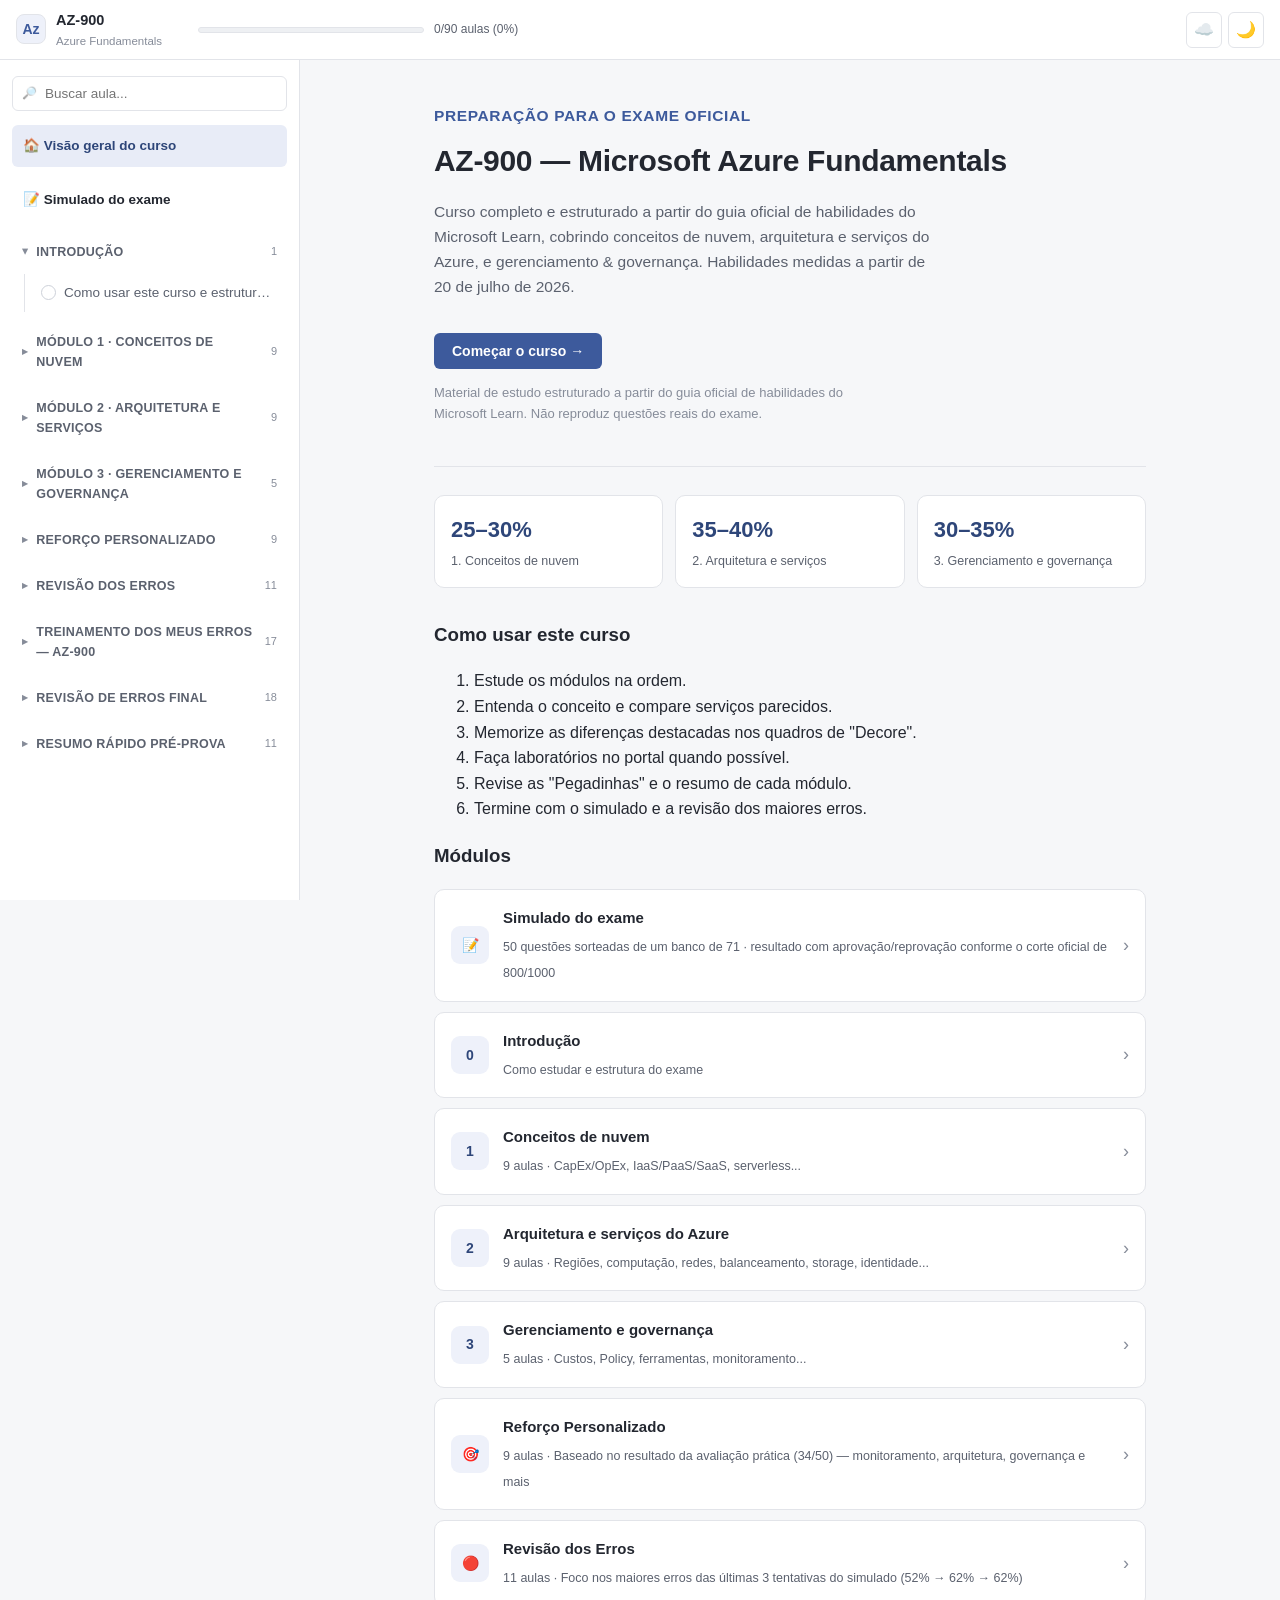
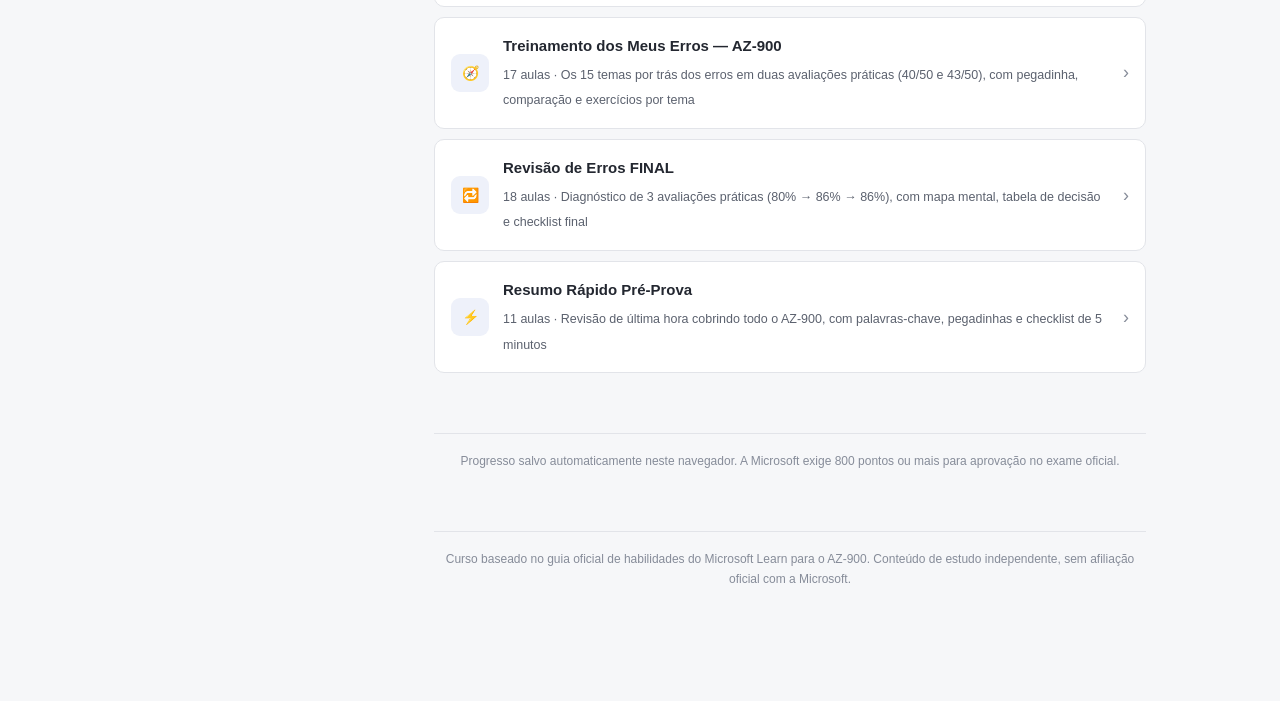
==== commit 92d506fb: "Adiciona módulo "Resumo Rápido Pré-Prova" Novo módulo com 11 aulas, a partir do material de revisão " ====
--- a/index.html
+++ b/index.html
@@ -135,6 +135,11 @@
         <a class="module-card" data-goto="erros-final-diagnostico">
           <span class="module-num">🔁</span>
           <span class="module-info"><h3>Revisão de Erros FINAL</h3><span>18 aulas · Diagnóstico de 3 avaliações práticas (80% → 86% → 86%), com mapa mental, tabela de decisão e checklist final</span></span>
+          <span class="module-arrow">›</span>
+        </a>
+        <a class="module-card" data-goto="resumo-pre-prova-conceitos">
+          <span class="module-num">⚡</span>
+          <span class="module-info"><h3>Resumo Rápido Pré-Prova</h3><span>11 aulas · Revisão de última hora cobrindo todo o AZ-900, com palavras-chave, pegadinhas e checklist de 5 minutos</span></span>
           <span class="module-arrow">›</span>
         </a>
 
@@ -3489,6 +3494,433 @@
         </div>
         <div class="lesson-footer"></div>
       </article>
+      <article class="lesson" id="resumo-pre-prova-conceitos" data-module="Resumo Rápido Pré-Prova" data-title="Conceitos de nuvem, consumo e benefícios">
+        <p class="eyebrow">Resumo Rápido Pré-Prova</p>
+        <h2>Conceitos de nuvem, consumo e benefícios</h2>
+        <p>Revisão de última hora — foco nas diferenças entre conceitos parecidos e nas pegadinhas, não em decorar definições soltas.</p>
+        <h3>O que é computação em nuvem?</h3>
+        <p>Uso de recursos de computação pela Internet, normalmente com pagamento conforme o uso.</p>
+        <h3>Modelos de nuvem</h3>
+        <div class="table-wrap table-wrap-wrap-last">
+          <table>
+            <thead><tr><th>Modelo</th><th>Característica</th></tr></thead>
+            <tbody>
+              <tr><td>Pública</td><td>Recursos compartilhados entre clientes, fornecidos por um provedor</td></tr>
+              <tr><td>Privada</td><td>Infraestrutura dedicada a uma organização</td></tr>
+              <tr><td>Híbrida</td><td>Combinação de nuvem pública + privada</td></tr>
+            </tbody>
+          </table>
+        </div>
+        <div class="callout callout-warn">
+          <div class="callout-title">⚠️ Pegadinha</div>
+          <p>Híbrida NÃO significa simplesmente ter vários provedores. Isso é <strong>multicloud</strong>.</p>
+        </div>
+        <h3>IaaS, PaaS e SaaS</h3>
+        <ul>
+          <li>IaaS (Infrastructure as a Service): você administra mais coisas — VMs, discos e redes. Você é responsável pelo SO e pelo que instala nele. Mais controle, mais responsabilidade.</li>
+          <li>PaaS (Platform as a Service): o provedor administra infraestrutura e sistema operacional. Você se concentra principalmente na aplicação e nos dados. Ex.: Azure App Service.</li>
+          <li>SaaS (Software as a Service): aplicação pronta para uso. O provedor administra praticamente toda a infraestrutura. Ex.: Microsoft 365.</li>
+        </ul>
+        <div class="callout callout-memo">
+          <div class="callout-title">📌 Regra para memorizar</div>
+          <p>IaaS → você gerencia mais.<br>PaaS → meio-termo.<br>SaaS → provedor gerencia mais.</p>
+        </div>
+        <h3>Modelo baseado em consumo</h3>
+        <ul>
+          <li>Você paga pelo que utiliza.</li>
+          <li>Evita grandes investimentos iniciais em infraestrutura.</li>
+          <li>O custo acompanha o uso.</li>
+        </ul>
+        <h3>CAPEX × OPEX</h3>
+        <div class="table-wrap table-wrap-wrap-all">
+          <table>
+            <thead><tr><th></th><th>CAPEX</th><th>OPEX</th></tr></thead>
+            <tbody>
+              <tr><td>O que é</td><td>Despesa de capital</td><td>Despesa operacional</td></tr>
+              <tr><td>Quando acontece</td><td>Grande investimento inicial</td><td>Pagamento recorrente pelo uso/serviço</td></tr>
+              <tr><td>Exemplo</td><td>Comprar servidores físicos</td><td>Consumir recursos do Azure e pagar conforme utilização</td></tr>
+            </tbody>
+          </table>
+        </div>
+        <div class="callout callout-warn">
+          <div class="callout-title">⚠️ Pegadinha clássica</div>
+          <p>Se a questão disser "pagar apenas pelos recursos utilizados", a resposta tende a ser <strong>modelo baseado em consumo / OPEX</strong>.</p>
+        </div>
+        <h3>Benefícios da nuvem</h3>
+        <ul>
+          <li>Alta disponibilidade: mantém serviços acessíveis mesmo quando ocorrem falhas.</li>
+          <li>Escalabilidade: aumentar ou diminuir recursos para acompanhar a demanda.</li>
+          <li>Elasticidade: capacidade de ajustar recursos rapidamente conforme a demanda, inclusive automaticamente.</li>
+          <li>Confiabilidade: capacidade de manter o sistema funcionando de maneira consistente e recuperar-se de falhas.</li>
+          <li>Previsibilidade: ajuda a prever desempenho e custos com base no consumo e nos recursos utilizados.</li>
+          <li>Segurança: recursos e mecanismos para proteger dados, identidades e sistemas.</li>
+          <li>Governança: criação e aplicação de regras, políticas e padrões.</li>
+          <li>Gerenciabilidade: facilidade para administrar recursos usando ferramentas como portal, CLI, PowerShell e APIs.</li>
+        </ul>
+        <div class="lesson-footer"></div>
+      </article>
+
+      <article class="lesson" id="resumo-pre-prova-regioes-computo-storage" data-module="Resumo Rápido Pré-Prova" data-title="Regiões, computação e armazenamento">
+        <p class="eyebrow">Resumo Rápido Pré-Prova</p>
+        <h2>Regiões, computação e armazenamento</h2>
+        <h3>Regiões e datacenters</h3>
+        <div class="table-wrap table-wrap-wrap-last">
+          <table>
+            <thead><tr><th>Termo</th><th>O que é</th></tr></thead>
+            <tbody>
+              <tr><td>Região</td><td>Área geográfica que contém um ou mais datacenters do Azure</td></tr>
+              <tr><td>Availability Zones</td><td>Datacenters fisicamente separados dentro de uma região, para aumentar disponibilidade e resiliência contra falha de datacenter</td></tr>
+              <tr><td>Region Pairs</td><td>Duas regiões do Azure emparelhadas para ajudar em estratégias de recuperação e atualização da plataforma</td></tr>
+            </tbody>
+          </table>
+        </div>
+        <div class="callout callout-warn">
+          <div class="callout-title">⚠️ Pegadinha</div>
+          <p>Availability Zone ≠ Region. Zone: dentro de uma região. Region: localização geográfica com datacenters.</p>
+        </div>
+        <h3>Serviços de computação</h3>
+        <ul>
+          <li>Azure Virtual Machines: máquinas virtuais na nuvem — IaaS, você administra o sistema operacional, maior controle.</li>
+          <li>Virtual Machine Scale Sets: permitem criar e gerenciar um conjunto de VMs, úteis para aplicações que precisam escalar horizontalmente.</li>
+          <li>Azure App Service: serviço PaaS para hospedar aplicações web, APIs e backends.</li>
+          <li>Azure Functions: computação serverless orientada a eventos — você executa código sem precisar administrar servidores.</li>
+          <li>Containers: empacotam aplicação + dependências. Azure Container Instances (ACI) executa containers de maneira simples, sem administrar VMs; Azure Kubernetes Service (AKS) é o serviço gerenciado de Kubernetes para orquestração de containers.</li>
+        </ul>
+        <div class="callout callout-warn">
+          <div class="callout-title">⚠️ Pegadinha</div>
+          <p>No Azure App Service não é necessário administrar a VM/infraestrutura subjacente como em IaaS.</p>
+        </div>
+        <h3>Storage</h3>
+        <div class="table-wrap table-wrap-wrap-last">
+          <table>
+            <thead><tr><th>Serviço</th><th>Uso</th></tr></thead>
+            <tbody>
+              <tr><td>Azure Blob Storage</td><td>Armazenamento de objetos: imagens, vídeos, documentos, backups, arquivos não estruturados</td></tr>
+              <tr><td>Azure Files</td><td>Compartilhamentos de arquivos gerenciados, acessíveis via protocolos como SMB</td></tr>
+              <tr><td>Azure Queue Storage</td><td>Armazena mensagens para comunicação assíncrona entre componentes</td></tr>
+              <tr><td>Azure Table Storage</td><td>Armazenamento NoSQL de dados estruturados</td></tr>
+            </tbody>
+          </table>
+        </div>
+        <div class="callout callout-memo">
+          <div class="callout-title">📌 Regra rápida</div>
+          <p>Blob → objetos/arquivos. Files → compartilhamento de arquivos. Queue → mensagens. Table → NoSQL.</p>
+        </div>
+        <h3>Redundância de storage</h3>
+        <div class="table-wrap table-wrap-wrap-last">
+          <table>
+            <thead><tr><th>Sigla</th><th>Nome</th><th>O que faz</th></tr></thead>
+            <tbody>
+              <tr><td>LRS</td><td>Locally Redundant Storage</td><td>Mantém cópias dentro de um único datacenter/região</td></tr>
+              <tr><td>ZRS</td><td>Zone-Redundant Storage</td><td>Replica dados entre zonas de disponibilidade</td></tr>
+              <tr><td>GRS</td><td>Geo-Redundant Storage</td><td>Replica para uma região secundária</td></tr>
+              <tr><td>GZRS</td><td>Geo-Zone-Redundant Storage</td><td>Combina redundância entre zonas + região secundária</td></tr>
+            </tbody>
+          </table>
+        </div>
+        <div class="callout callout-warn">
+          <div class="callout-title">⚠️ Pegadinha</div>
+          <p>Se a questão mencionar "região secundária", pense em <strong>GRS ou GZRS</strong>.</p>
+        </div>
+        <div class="lesson-footer"></div>
+      </article>
+
+      <article class="lesson" id="resumo-pre-prova-rede" data-module="Resumo Rápido Pré-Prova" data-title="Azure Networking">
+        <p class="eyebrow">Resumo Rápido Pré-Prova</p>
+        <h2>Azure Networking</h2>
+        <ul>
+          <li>Virtual Network (VNet): rede privada virtual no Azure.</li>
+          <li>Subnet: divide uma VNet em segmentos menores.</li>
+          <li>VPN Gateway: conecta redes por VPN — cenários site-to-site e point-to-site.</li>
+          <li>ExpressRoute: conexão privada dedicada entre sua infraestrutura e o Azure.</li>
+          <li>Azure DNS: hospedagem e resolução de DNS.</li>
+          <li>Azure Load Balancer: distribui tráfego entre recursos.</li>
+          <li>Application Gateway: balanceador de carga para aplicações web, com recursos de camada 7.</li>
+          <li>Azure Front Door: serviço global para aplicações web, usando a rede global da Microsoft.</li>
+        </ul>
+        <div class="callout callout-warn">
+          <div class="callout-title">⚠️ Pegadinha</div>
+          <p>VPN normalmente usa conexão criptografada pela Internet. ExpressRoute é uma conexão privada dedicada, sem depender da Internet pública para o caminho principal.</p>
+        </div>
+        <div class="lesson-footer"></div>
+      </article>
+
+      <article class="lesson" id="resumo-pre-prova-identidade-seguranca" data-module="Resumo Rápido Pré-Prova" data-title="Identidade e segurança">
+        <p class="eyebrow">Resumo Rápido Pré-Prova</p>
+        <h2>Identidade e segurança</h2>
+        <h3>Microsoft Entra ID</h3>
+        <p>Antigo Azure Active Directory. Serviço de identidade e gerenciamento de acesso baseado em nuvem, usado para autenticação, autorização, gerenciamento de identidades e acesso a aplicações.</p>
+        <div class="callout callout-memo">
+          <div class="callout-title">📌 Authentication × Authorization</div>
+          <p>Authentication = quem é você? Authorization = o que você pode fazer?</p>
+        </div>
+        <h3>RBAC — Azure Role-Based Access Control</h3>
+        <p>Controla o que um usuário, grupo, serviço ou identidade pode fazer em recursos do Azure.</p>
+        <div class="table-wrap table-wrap-wrap-last">
+          <table>
+            <thead><tr><th>Função</th><th>O que permite</th></tr></thead>
+            <tbody>
+              <tr><td>Reader</td><td>Visualizar</td></tr>
+              <tr><td>Contributor</td><td>Criar/alterar recursos</td></tr>
+              <tr><td>Owner</td><td>Controle total + gerenciamento de acesso</td></tr>
+            </tbody>
+          </table>
+        </div>
+        <div class="callout callout-warn">
+          <div class="callout-title">⚠️ Pegadinha</div>
+          <p>Contributor normalmente não pode gerenciar atribuições de acesso (IAM) como um Owner.</p>
+        </div>
+        <h3>Zero Trust</h3>
+        <p>Princípio: <strong>"Never trust, always verify."</strong> Não confiar automaticamente em usuários ou dispositivos apenas porque estão dentro da rede. Conceitos importantes: verificar explicitamente, usar acesso com menor privilégio, assumir que uma violação pode ocorrer.</p>
+        <h3>Defesa em profundidade</h3>
+        <p>Camadas de segurança: segurança física, identidade e acesso, perímetro, rede, computação, aplicação, dados.</p>
+        <div class="callout callout-warn">
+          <div class="callout-title">⚠️ Pegadinha</div>
+          <p>Defesa em profundidade NÃO é um único produto. É uma estratégia baseada em múltiplas camadas.</p>
+        </div>
+        <h3>Microsoft Defender for Cloud</h3>
+        <p>Ajuda a avaliar postura de segurança, detectar ameaças, fornecer recomendações de segurança e proteger workloads.</p>
+        <h3>Azure Key Vault</h3>
+        <p>Armazena e protege secrets, chaves criptográficas e certificados.</p>
+        <div class="callout callout-warn">
+          <div class="callout-title">⚠️ Pegadinha</div>
+          <p>Key Vault não é um armazenamento geral para arquivos/documentos.</p>
+        </div>
+        <div class="lesson-footer"></div>
+      </article>
+
+      <article class="lesson" id="resumo-pre-prova-governanca-hierarquia" data-module="Resumo Rápido Pré-Prova" data-title="Governança e hierarquia">
+        <p class="eyebrow">Resumo Rápido Pré-Prova</p>
+        <h2>Governança e hierarquia</h2>
+        <h3>Azure Policy × Resource Locks</h3>
+        <p><strong>Azure Policy</strong> cria regras para controlar quais configurações são permitidas ou exigidas. Exemplo: permitir recursos somente em determinadas regiões. <strong>Resource Locks</strong> protegem recursos contra exclusão ou alterações — tipos principais: CanNotDelete e ReadOnly.</p>
+        <div class="callout callout-memo">
+          <div class="callout-title">📌 Pegadinha</div>
+          <p>Policy → regras/conformidade. Lock → impede alterações/exclusões.</p>
+        </div>
+        <h3>Tags</h3>
+        <p>Tags são pares de nome = valor.</p>
+        <div class="diagram">Ambiente = Produção
+Departamento = TI
+CentroCusto = 001</div>
+        <p>Usadas principalmente para organização, identificação e gerenciamento de custos.</p>
+        <div class="callout callout-warn">
+          <div class="callout-title">⚠️ Pegadinha</div>
+          <p>Tags NÃO são mecanismo de segurança.</p>
+        </div>
+        <h3>Management Groups, Subscriptions e Resource Groups</h3>
+        <div class="diagram">Management Group
+      ↓
+Subscription
+      ↓
+Resource Group
+      ↓
+Resources</div>
+        <ul>
+          <li>Management Group: agrupa subscriptions para aplicar governança em escala.</li>
+          <li>Subscription: unidade de gerenciamento, cobrança e acesso.</li>
+          <li>Resource Group: agrupa recursos relacionados.</li>
+        </ul>
+        <div class="callout callout-warn">
+          <div class="callout-title">⚠️ Pegadinha</div>
+          <p>Um recurso pertence a apenas um Resource Group por vez.</p>
+        </div>
+        <h3>Azure Resource Manager (ARM)</h3>
+        <p>Camada de gerenciamento do Azure. Permite criar, atualizar e excluir recursos, aplicar políticas, controlar acesso e organizar recursos.</p>
+        <div class="lesson-footer"></div>
+      </article>
+
+      <article class="lesson" id="resumo-pre-prova-ferramentas-monitoramento" data-module="Resumo Rápido Pré-Prova" data-title="Ferramentas de gerenciamento e monitoramento">
+        <p class="eyebrow">Resumo Rápido Pré-Prova</p>
+        <h2>Ferramentas de gerenciamento e monitoramento</h2>
+        <h3>Ferramentas de gerenciamento</h3>
+        <ul>
+          <li>Azure Portal: interface gráfica baseada na web.</li>
+          <li>Azure CLI: interface de linha de comando (ex.: az vm list).</li>
+          <li>Azure PowerShell: gerenciamento usando comandos PowerShell.</li>
+          <li>Cloud Shell: terminal acessível pelo navegador, com ferramentas do Azure disponíveis.</li>
+        </ul>
+        <div class="callout callout-warn">
+          <div class="callout-title">⚠️ Pegadinha</div>
+          <p>Cloud Shell não é o mesmo que uma VM comum que você precisa administrar.</p>
+        </div>
+        <h3>Azure Advisor × Azure Monitor</h3>
+        <p><strong>Azure Advisor</strong> fornece recomendações para melhorar custo, segurança, confiabilidade, desempenho e excelência operacional. Palavra-chave: <strong>recomendações</strong>.</p>
+        <p><strong>Azure Monitor</strong> monitora métricas, logs, desempenho, disponibilidade e comportamento dos recursos. Palavra-chave: <strong>monitoramento</strong>.</p>
+        <h3>Service Health, Resource Health e Azure Status</h3>
+        <div class="table-wrap table-wrap-wrap-last">
+          <table>
+            <thead><tr><th>Componente</th><th>O que informa</th></tr></thead>
+            <tbody>
+              <tr><td>Azure Status</td><td>Visão geral da saúde global do Azure</td></tr>
+              <tr><td>Service Health</td><td>Informações personalizadas sobre problemas que afetam seus recursos/serviços</td></tr>
+              <tr><td>Resource Health</td><td>Saúde de um recurso específico</td></tr>
+            </tbody>
+          </table>
+        </div>
+        <div class="callout callout-memo">
+          <div class="callout-title">📌 Regra rápida</div>
+          <p>Status → Azure inteiro. Service Health → impacto nos seus serviços. Resource Health → recurso específico.</p>
+        </div>
+        <div class="lesson-footer"></div>
+      </article>
+
+      <article class="lesson" id="resumo-pre-prova-custos-sla" data-module="Resumo Rápido Pré-Prova" data-title="Custos e SLA">
+        <p class="eyebrow">Resumo Rápido Pré-Prova</p>
+        <h2>Custos e SLA</h2>
+        <h3>Pricing Calculator × Cost Management × Reservations</h3>
+        <p><strong>Azure Pricing Calculator</strong> estima quanto uma solução pode custar antes de implantá-la — palavra-chave: <strong>estimativa</strong>. <strong>Cost Management</strong> ajuda a analisar, controlar e otimizar gastos reais do Azure — palavra-chave: <strong>custos reais / controle</strong>. <strong>Reservations</strong> permitem obter desconto ao assumir um compromisso de uso por determinado período.</p>
+        <div class="callout callout-warn">
+          <div class="callout-title">⚠️ Pegadinha</div>
+          <p>Reservation não significa que você está reservando uma VM específica para impedir outras pessoas de usá-la. É principalmente um compromisso de compra/uso para obter desconto.</p>
+        </div>
+        <h3>SLA — Service Level Agreement</h3>
+        <p>Define o nível de disponibilidade/serviço esperado. Exemplo conceitual: um SLA de 99,9% significa que existe um compromisso de disponibilidade dentro das condições do SLA.</p>
+        <div class="callout callout-warn">
+          <div class="callout-title">⚠️ Pegadinha</div>
+          <p>SLA não significa que o serviço nunca ficará indisponível. Quanto maior a porcentagem, menor o tempo de indisponibilidade permitido.</p>
+        </div>
+        <h3>SLA composto</h3>
+        <p>Quando uma aplicação depende de vários serviços (ex.: VM, banco de dados, storage), o SLA total pode ser menor que o SLA individual de cada componente — uma falha em qualquer componente pode afetar a aplicação. Regra: mais dependências podem reduzir a disponibilidade composta.</p>
+        <h3>SLA × SLO</h3>
+        <p><strong>SLO (Service Level Objective)</strong> representa um objetivo de nível de serviço.</p>
+        <div class="callout callout-memo">
+          <div class="callout-title">📌 Não confunda</div>
+          <p>SLA → compromisso formal. SLO → objetivo de desempenho/disponibilidade.</p>
+        </div>
+        <div class="lesson-footer"></div>
+      </article>
+
+      <article class="lesson" id="resumo-pre-prova-responsabilidade" data-module="Resumo Rápido Pré-Prova" data-title="Responsabilidade compartilhada">
+        <p class="eyebrow">Resumo Rápido Pré-Prova</p>
+        <h2>Responsabilidade compartilhada</h2>
+        <p>Na nuvem, segurança é responsabilidade tanto do provedor quanto do cliente.</p>
+        <div class="table-wrap table-wrap-wrap-last">
+          <table>
+            <thead><tr><th>Quem</th><th>Responsável por</th></tr></thead>
+            <tbody>
+              <tr><td>Microsoft</td><td>Aspectos da infraestrutura física e serviços que administra</td></tr>
+              <tr><td>Cliente</td><td>Dados, identidades, configurações e permissões</td></tr>
+            </tbody>
+          </table>
+        </div>
+        <div class="callout callout-memo">
+          <div class="callout-title">📌 Regra</div>
+          <p>Quanto mais gerenciado o serviço, maior tende a ser a responsabilidade operacional do provedor.</p>
+        </div>
+        <div class="lesson-footer"></div>
+      </article>
+
+      <article class="lesson" id="resumo-pre-prova-confusoes" data-module="Resumo Rápido Pré-Prova" data-title="As confusões que mais aparecem na prova">
+        <p class="eyebrow">Resumo Rápido Pré-Prova</p>
+        <h2>As confusões que mais aparecem na prova</h2>
+        <div class="table-wrap table-wrap-wrap-all">
+          <table>
+            <thead><tr><th>Confusão</th><th>Regra</th></tr></thead>
+            <tbody>
+              <tr><td>IaaS × PaaS × SaaS</td><td>Precisa administrar o SO → IaaS. Foca na aplicação sem administrar o SO → PaaS. Usa software pronto → SaaS.</td></tr>
+              <tr><td>CAPEX × OPEX</td><td>Comprar servidor físico → CAPEX. Pagar pelo consumo do Azure → OPEX.</td></tr>
+              <tr><td>Escalabilidade × Elasticidade</td><td>Escalabilidade = capacidade de aumentar/diminuir recursos. Elasticidade = capacidade de ajustar recursos dinamicamente conforme a demanda.</td></tr>
+              <tr><td>Authentication × Authorization</td><td>Authentication = identidade. Authorization = permissões.</td></tr>
+              <tr><td>Azure Policy × RBAC</td><td>Policy = o que pode/deve ser configurado. RBAC = quem pode fazer o quê.</td></tr>
+              <tr><td>Advisor × Monitor</td><td>Advisor = recomendações. Monitor = monitoramento.</td></tr>
+              <tr><td>Pricing Calculator × Cost Management</td><td>Pricing Calculator = prever/estimar custos. Cost Management = analisar/controlar custos.</td></tr>
+              <tr><td>Availability Zone × Region</td><td>Region = localização geográfica. Zone = datacenter(s) isolados dentro de uma região.</td></tr>
+              <tr><td>VPN Gateway × ExpressRoute</td><td>VPN = conexão via VPN, normalmente pela Internet. ExpressRoute = conexão privada dedicada.</td></tr>
+            </tbody>
+          </table>
+        </div>
+        <div class="lesson-footer"></div>
+      </article>
+
+      <article class="lesson" id="resumo-pre-prova-palavras-chave" data-module="Resumo Rápido Pré-Prova" data-title="Palavras-chave da prova">
+        <p class="eyebrow">Resumo Rápido Pré-Prova</p>
+        <h2>Palavras-chave da prova</h2>
+        <p>Quando essas expressões aparecerem no enunciado, é isso que costumam apontar:</p>
+        <div class="table-wrap table-wrap-wrap-last">
+          <table>
+            <thead><tr><th>Se aparecer...</th><th>Pense em...</th></tr></thead>
+            <tbody>
+              <tr><td>Pagar somente pelo que usar</td><td>Modelo baseado em consumo / OPEX</td></tr>
+              <tr><td>Comprar servidor físico</td><td>CAPEX</td></tr>
+              <tr><td>Aplicação web sem administrar servidores</td><td>PaaS / App Service</td></tr>
+              <tr><td>Código executado por evento</td><td>Azure Functions</td></tr>
+              <tr><td>Máquina virtual</td><td>Azure Virtual Machines / IaaS</td></tr>
+              <tr><td>Compartilhamento de arquivos</td><td>Azure Files</td></tr>
+              <tr><td>Objetos, imagens, vídeos e backups</td><td>Blob Storage</td></tr>
+              <tr><td>Mensagens assíncronas</td><td>Queue Storage</td></tr>
+              <tr><td>Permissões de usuários</td><td>RBAC</td></tr>
+              <tr><td>Regras de conformidade</td><td>Azure Policy</td></tr>
+              <tr><td>Impedir exclusão</td><td>Resource Lock</td></tr>
+              <tr><td>Segredos, certificados e chaves</td><td>Key Vault</td></tr>
+              <tr><td>Recomendações para otimização</td><td>Azure Advisor</td></tr>
+              <tr><td>Monitorar métricas e logs</td><td>Azure Monitor</td></tr>
+              <tr><td>Estimativa de preço</td><td>Pricing Calculator</td></tr>
+              <tr><td>Analisar gastos</td><td>Cost Management</td></tr>
+              <tr><td>Desconto por compromisso de uso</td><td>Reservations</td></tr>
+              <tr><td>Identidade e autenticação</td><td>Microsoft Entra ID</td></tr>
+              <tr><td>Conexão privada dedicada</td><td>ExpressRoute</td></tr>
+              <tr><td>Proteção contra ataques DDoS</td><td>Azure DDoS Protection</td></tr>
+            </tbody>
+          </table>
+        </div>
+        <div class="lesson-footer"></div>
+      </article>
+
+      <article class="lesson" id="resumo-pre-prova-estrategia-checklist" data-module="Resumo Rápido Pré-Prova" data-title="Estratégia, checklist de 5 minutos e regra de ouro">
+        <p class="eyebrow">Resumo Rápido Pré-Prova</p>
+        <h2>Estratégia, checklist de 5 minutos e regra de ouro</h2>
+        <h3>Estratégia para resolver as questões</h3>
+        <p>Antes de olhar as alternativas, pergunte:</p>
+        <ul>
+          <li>1. O que a questão realmente está pedindo? Identifique a palavra-chave.</li>
+          <li>2. É custo, segurança, disponibilidade ou gerenciamento? Isso geralmente elimina várias alternativas.</li>
+          <li>3. Quem deve administrar o recurso? Pense em IaaS/PaaS/SaaS.</li>
+          <li>4. A questão fala de identidade ou permissão? Identidade → Authentication / Entra ID. Permissão → Authorization / RBAC.</li>
+          <li>5. A questão fala de regra ou bloqueio? Regra → Policy. Impedir exclusão/alteração → Lock.</li>
+          <li>6. É previsão de custo ou análise de custo? Previsão → Pricing Calculator. Análise → Cost Management.</li>
+        </ul>
+        <h3>Checklist de 5 minutos antes da prova</h3>
+        <p>Memorize estas associações:</p>
+        <ul>
+          <li>IaaS = VM + maior controle</li>
+          <li>PaaS = aplicação sem administrar SO</li>
+          <li>SaaS = software pronto</li>
+          <li>CAPEX = comprar</li>
+          <li>OPEX = consumir/pagar</li>
+          <li>Blob = objetos</li>
+          <li>Files = compartilhamento</li>
+          <li>Queue = mensagens</li>
+          <li>Table = NoSQL</li>
+          <li>Entra ID = identidade</li>
+          <li>RBAC = permissões</li>
+          <li>Policy = regras</li>
+          <li>Lock = proteção contra alteração/exclusão</li>
+          <li>Key Vault = secrets/chaves/certificados</li>
+          <li>Advisor = recomendações</li>
+          <li>Monitor = métricas/logs</li>
+          <li>Pricing Calculator = estimativa</li>
+          <li>Cost Management = gastos</li>
+          <li>Reservation = desconto por compromisso</li>
+          <li>VPN = VPN pela Internet</li>
+          <li>ExpressRoute = conexão privada</li>
+          <li>Region = localização</li>
+          <li>Availability Zone = separação dentro da região</li>
+          <li>Functions = serverless/eventos</li>
+          <li>App Service = PaaS web</li>
+          <li>AKS = Kubernetes</li>
+          <li>ACI = containers</li>
+          <li>Service Health = problemas relevantes aos seus serviços</li>
+          <li>Resource Health = recurso específico</li>
+          <li>Azure Status = status geral do Azure</li>
+        </ul>
+        <div class="callout callout-memo">
+          <div class="callout-title">🏆 Regra de ouro</div>
+          <p>Na AZ-900, muitas questões não exigem decorar comandos. Elas querem saber: <strong>"Qual serviço/conceito do Azure resolve esse cenário?"</strong></p>
+          <p>Leia o cenário procurando as palavras-chave. Não escolha a alternativa porque ela parece tecnicamente mais complexa — escolha a que corresponde exatamente ao requisito apresentado.</p>
+        </div>
+        <div class="lesson-footer"></div>
+      </article>
       <p class="site-footer-note">Curso baseado no guia oficial de habilidades do Microsoft Learn para o AZ-900. Conteúdo de estudo independente, sem afiliação oficial com a Microsoft.</p>
 
     </div>
